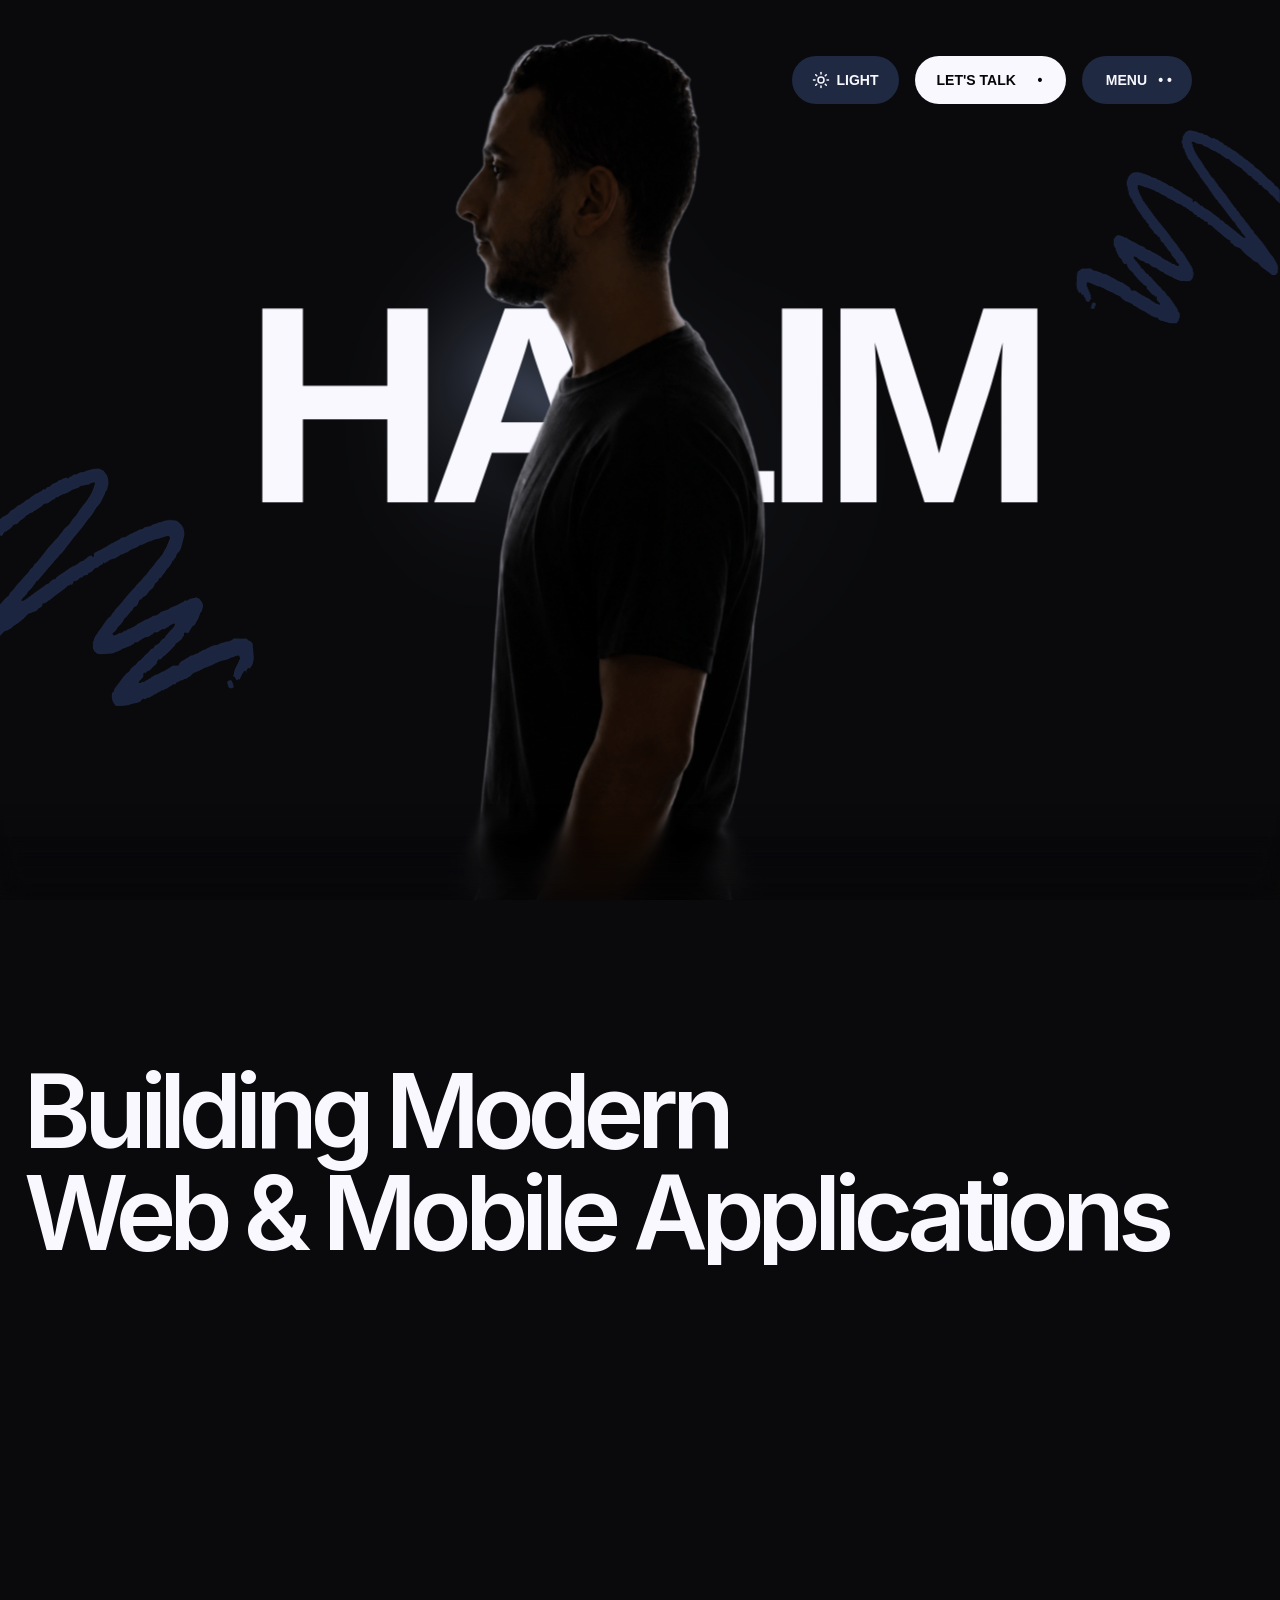
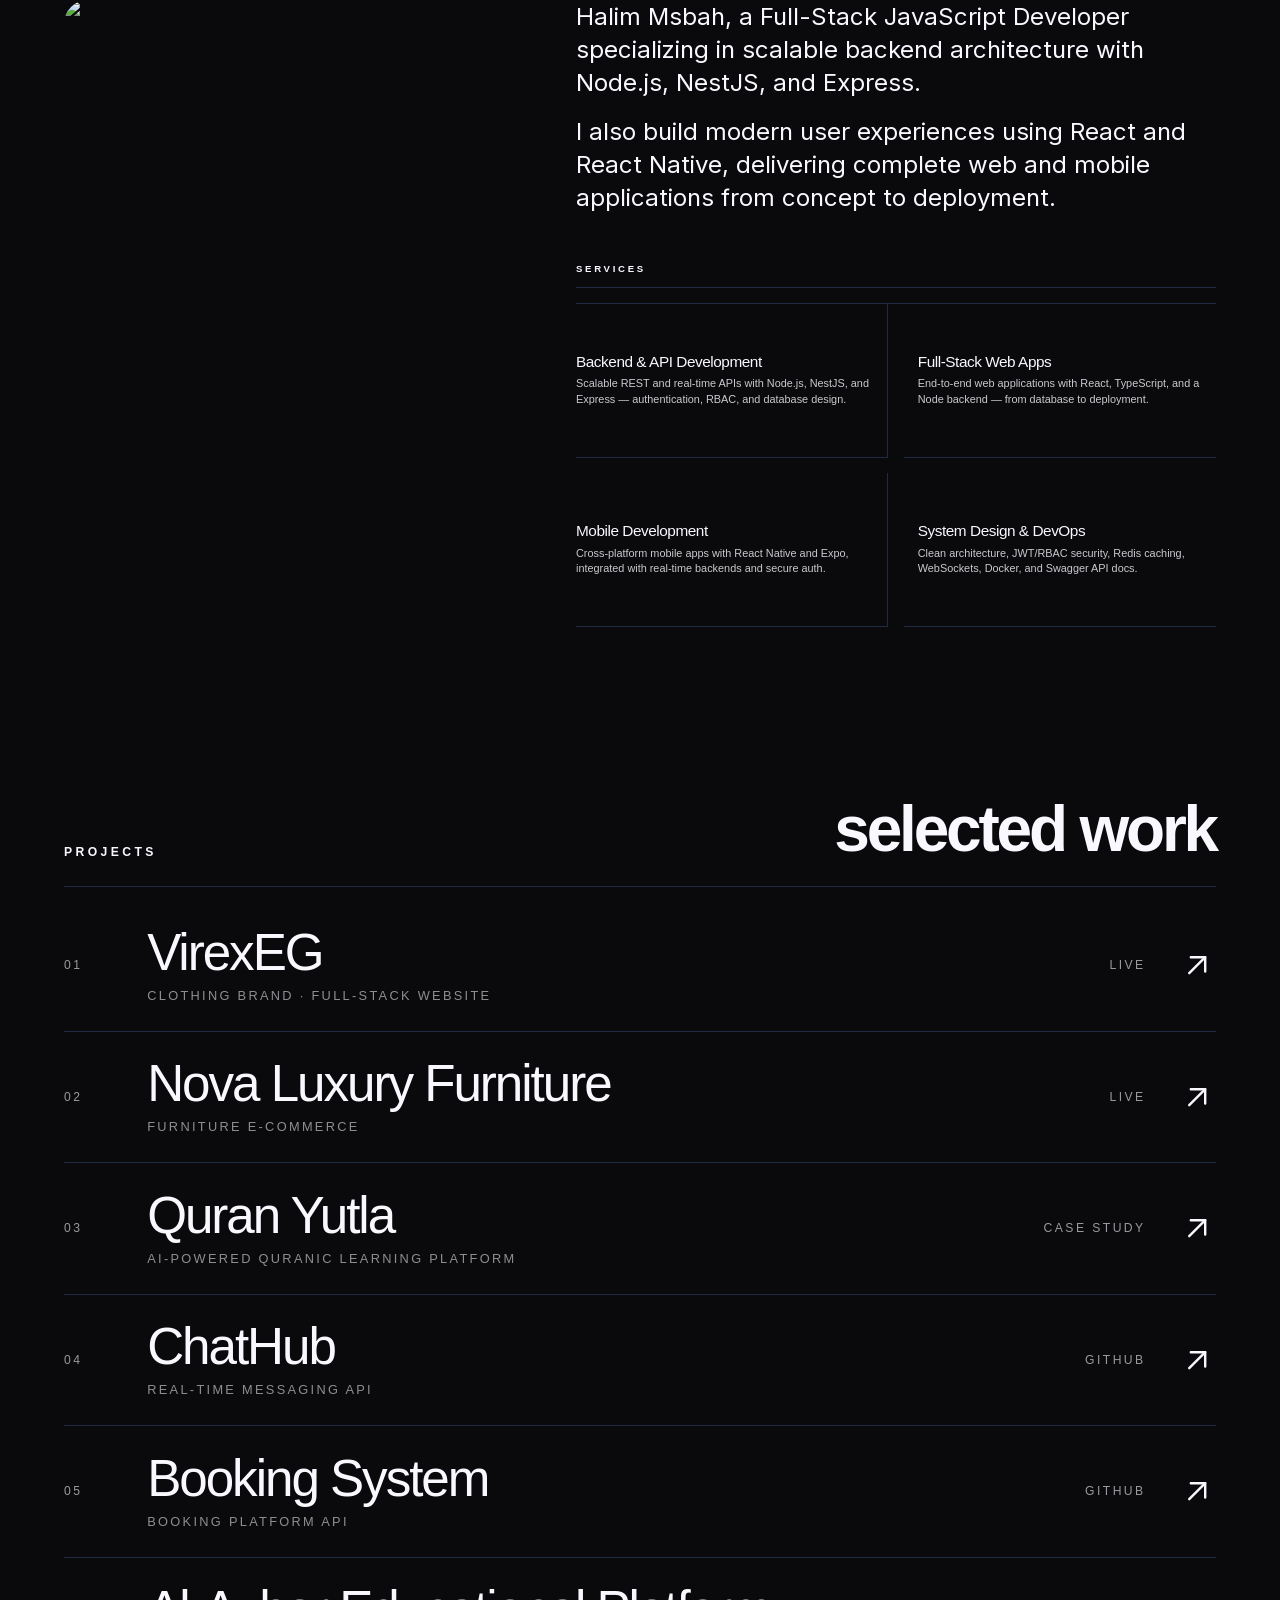
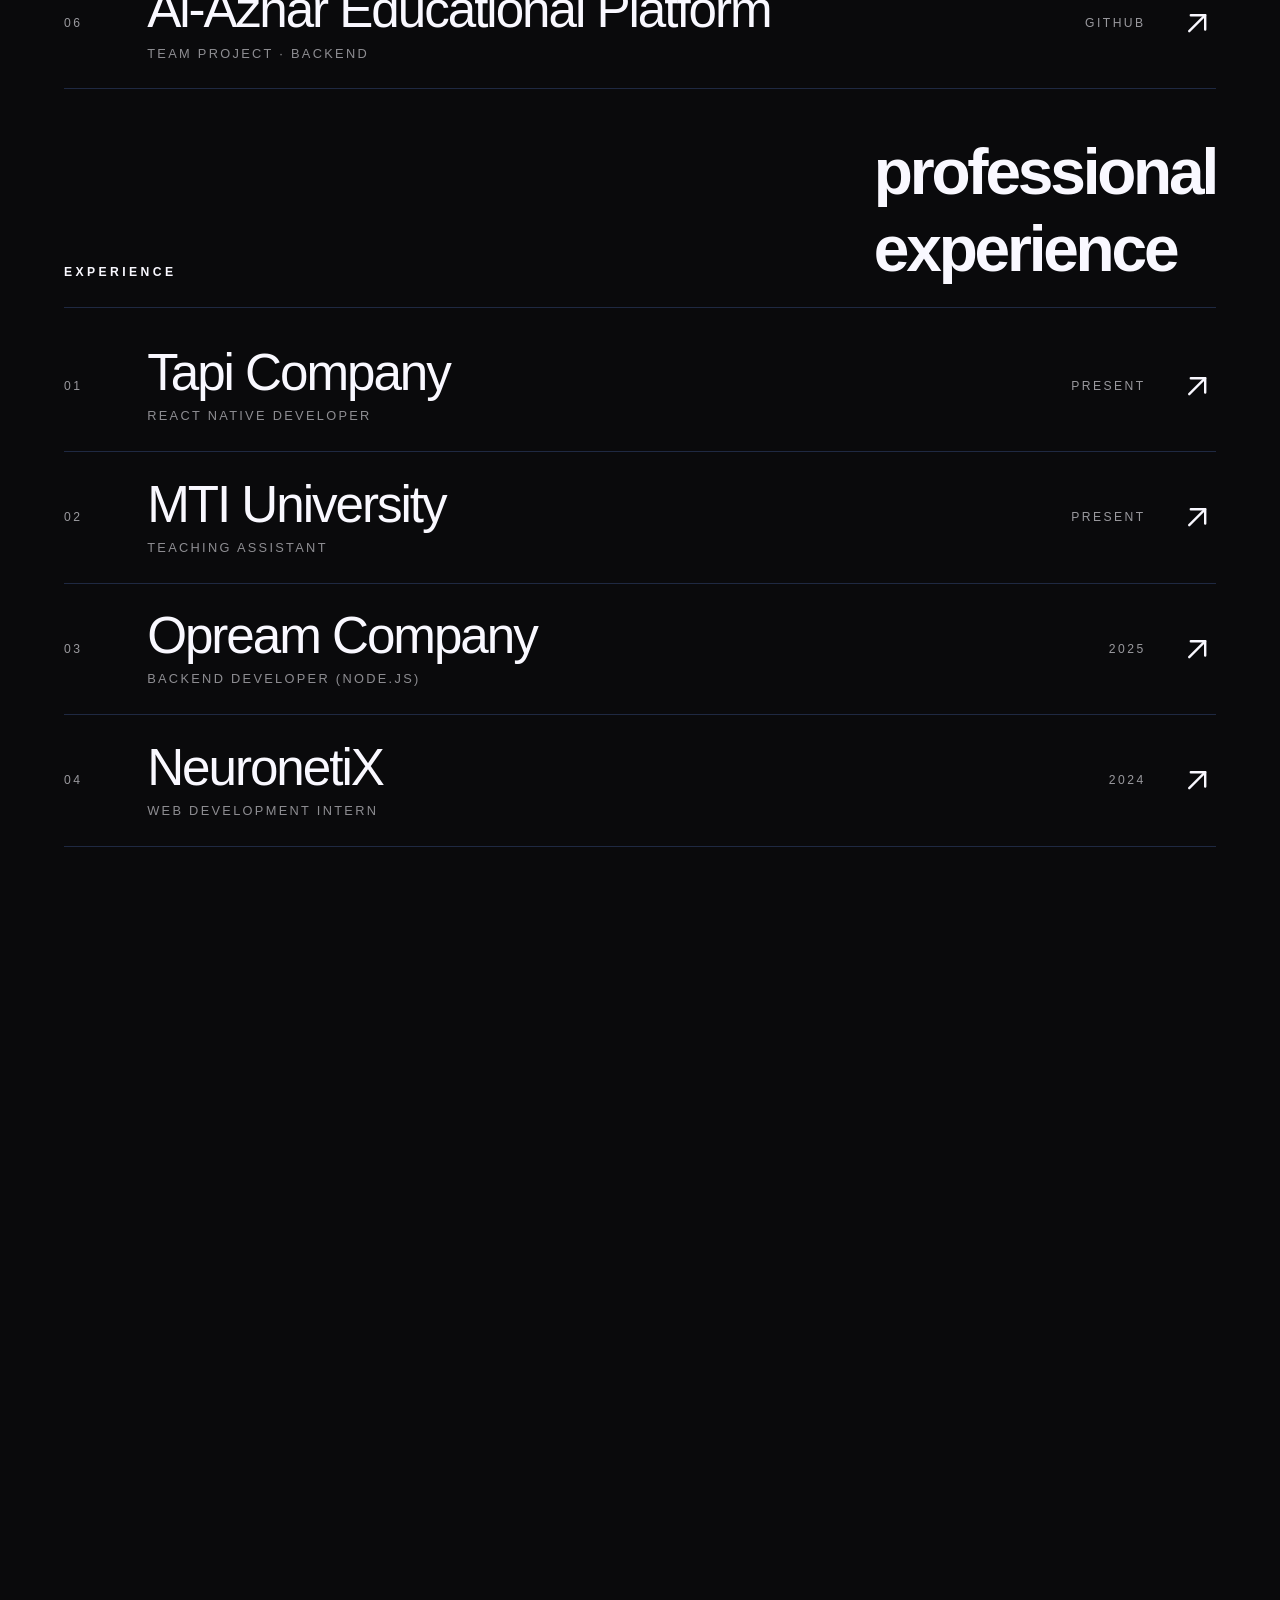
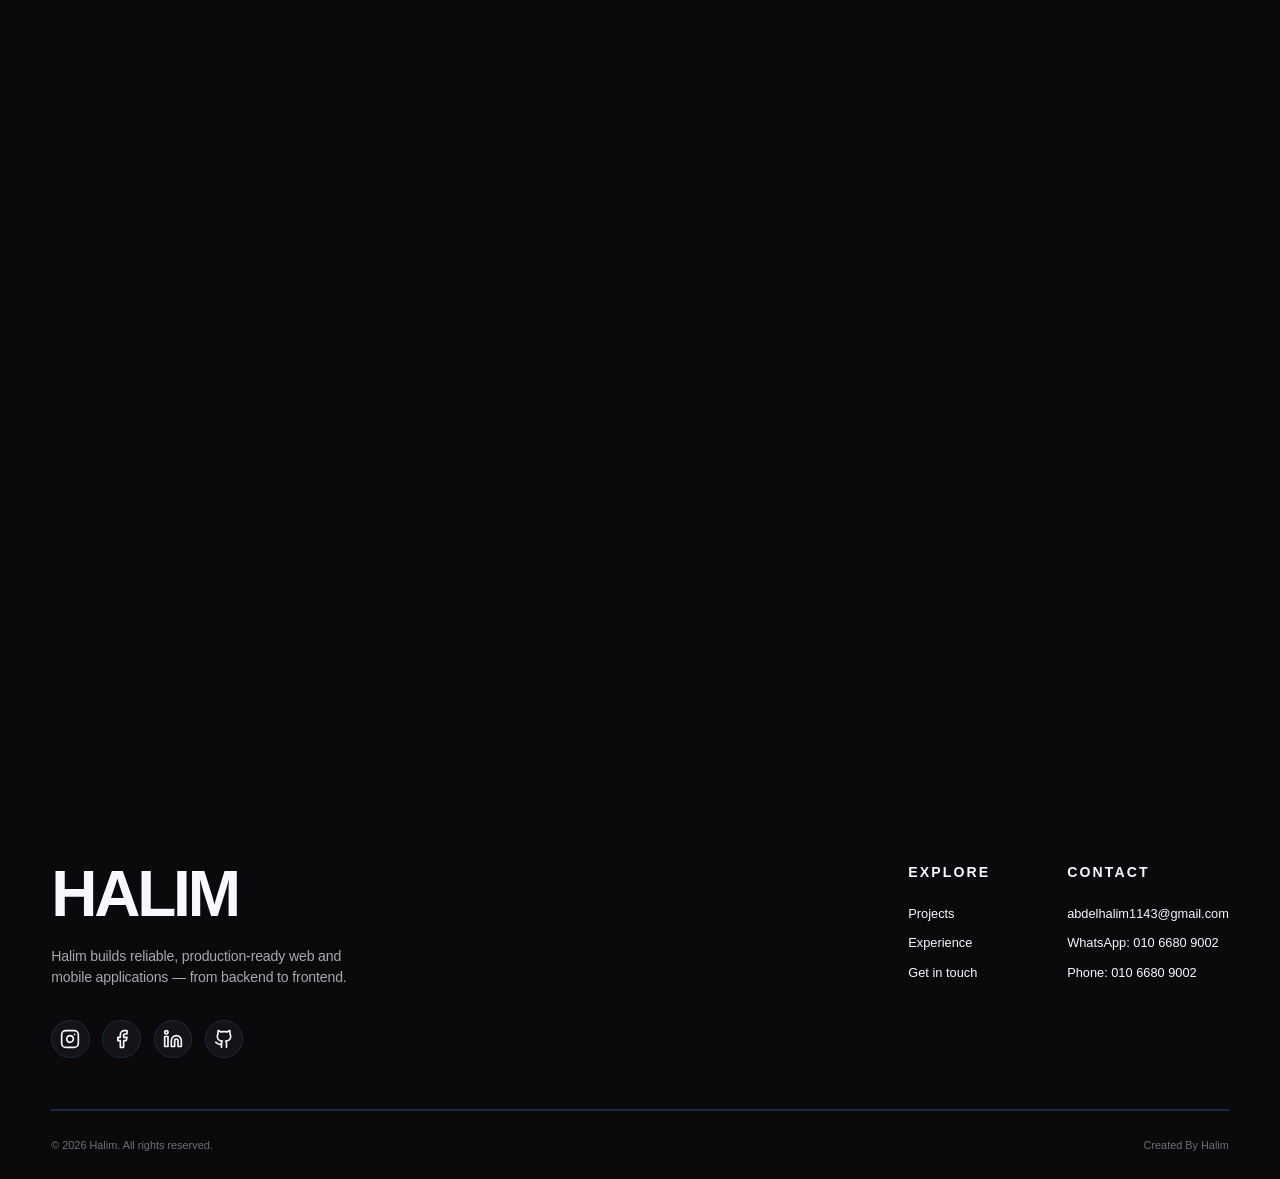
==== index.html @ a3950547 "Portfolio site: dark-default theme, hero fix, project galleries - Hero image fills the frame (bottom" ====
<!DOCTYPE html><html lang="en" class="__variable_8b3a0b" data-theme="dark"><head><meta charSet="utf-8"/><meta name="viewport" content="width=device-width, initial-scale=1"/><meta name="viewport" content="width=device-width, initial-scale=1"/><link rel="preload" href="/_next/static/media/e4af272ccee01ff0-s.p.woff2" as="font" crossorigin="" type="font/woff2"/><link rel="preload" as="image" href="/Svg_Stroke.png"/><link rel="preload" as="image" href="/Portfolio_Img-4.png"/><link rel="preload" as="image" href="/_next/static/media/d7e3f658-ad2c-4625-a3eb-165e8d54403c.9d6558c1.jpg" fetchPriority="high"/><link rel="stylesheet" href="/_next/static/css/f23457f5d2fcbbe9.css" data-precedence="next"/><link rel="stylesheet" href="/_next/static/css/5d00af4f8243bc3b.css" data-precedence="next"/><link rel="preload" as="script" fetchPriority="low" href="/_next/static/chunks/webpack-51fd88904cb727a4.js"/><script src="/_next/static/chunks/fd9d1056-4d3f1e57bab8b203.js" async=""></script><script src="/_next/static/chunks/117-f2f88c3b986827c5.js" async=""></script><script src="/_next/static/chunks/main-app-4684b162bcc8109d.js" async=""></script><script src="/_next/static/chunks/b536a0f1-ac849d69fdb5e5a5.js" async=""></script><script src="/_next/static/chunks/c15bf2b0-19ff368ffb2158b2.js" async=""></script><script src="/_next/static/chunks/90-edf0309097420f80.js" async=""></script><script src="/_next/static/chunks/898-c90d972335443fe6.js" async=""></script><script src="/_next/static/chunks/123-94c5fc3eafb35863.js" async=""></script><script src="/_next/static/chunks/app/page-c58870aa1b0ae101.js" async=""></script><title>HALIM</title><meta name="description" content="Abdelhalim Msbah — Full-Stack Developer. Node.js, NestJS, React and React Native."/><link rel="icon" href="/icon.png"/><meta name="next-size-adjust"/><script>
(function () {
  try {
    var saved = localStorage.getItem('theme');
    var theme = saved === 'light' ? 'light' : 'dark';
    document.documentElement.dataset.theme = theme;
  } catch (e) {
    document.documentElement.dataset.theme = 'dark';
  }
})();
</script><script src="/_next/static/chunks/polyfills-42372ed130431b0a.js" noModule=""></script></head><body class="__className_8b3a0b"><!--$--><div class="bg-bg text-fg h-auto w-screen overflow-x-hidden"><div class="fixed top-0 left-0 z-[100001] w-full py-5 lg:hidden px-5"><div class="flex items-center justify-between w-full font-extrabold"><a aria-label="Home" class="tracking-wider font-semibold text-2xl cursor-pointer text-fg" style="letter-spacing:-0.03em" href="/">HALIM</a><button type="button" aria-label="Open menu" aria-expanded="false" class="nav_btn_sm flex items-center justify-center cursor-pointer"><div class="text-[0.55rem] leading-none" style="transform:rotate(0deg)">⬤ ⬤</div></button></div></div><div class="fixed inset-0 z-[100000] lg:hidden transition-opacity duration-300 opacity-0 pointer-events-none" aria-hidden="true"><div class="absolute inset-0 bg-bg"></div><div class="relative z-10 h-full w-full flex flex-col pt-24 pb-8 px-6"><nav class="flex flex-col gap-1"><a href="#" class="flex items-center justify-between py-4 border-b border-theme-border text-fg text-3xl font-semibold transition-colors duration-200 hover:text-brblue" style="letter-spacing:-0.03em;transform:translateY(20px);opacity:0;transition:transform 0.4s ease 0.05s, opacity 0.4s ease 0.05s, color 0.2s ease"><span>HOME</span><span class="text-fg-muted text-base">0<!-- -->1</span></a><a href="#about" class="flex items-center justify-between py-4 border-b border-theme-border text-fg text-3xl font-semibold transition-colors duration-200 hover:text-brblue" style="letter-spacing:-0.03em;transform:translateY(20px);opacity:0;transition:transform 0.4s ease 0.1s, opacity 0.4s ease 0.1s, color 0.2s ease"><span>ABOUT</span><span class="text-fg-muted text-base">0<!-- -->2</span></a><a href="#projects-section" class="flex items-center justify-between py-4 border-b border-theme-border text-fg text-3xl font-semibold transition-colors duration-200 hover:text-brblue" style="letter-spacing:-0.03em;transform:translateY(20px);opacity:0;transition:transform 0.4s ease 0.15000000000000002s, opacity 0.4s ease 0.15000000000000002s, color 0.2s ease"><span>WORK</span><span class="text-fg-muted text-base">0<!-- -->3</span></a><a href="#contact-section" class="flex items-center justify-between py-4 border-b border-theme-border text-fg text-3xl font-semibold transition-colors duration-200 hover:text-brblue" style="letter-spacing:-0.03em;transform:translateY(20px);opacity:0;transition:transform 0.4s ease 0.2s, opacity 0.4s ease 0.2s, color 0.2s ease"><span>CONTACT</span><span class="text-fg-muted text-base">0<!-- -->4</span></a></nav><div class="mt-auto pt-8 flex flex-col gap-3"><p class="text-fg-muted text-xs tracking-[0.2em] uppercase">Theme</p><button type="button" aria-label="Toggle theme" aria-pressed="false" class="flex items-center justify-center gap-2 border-2 border-fg text-fg rounded-full px-5 py-4 text-sm tracking-[0.2em] font-semibold cursor-pointer hover:bg-fg hover:text-bg transition-colors duration-200"><svg xmlns="http://www.w3.org/2000/svg" width="18" height="18" viewBox="0 0 24 24" fill="none" stroke="currentColor" stroke-width="2" stroke-linecap="round" stroke-linejoin="round" style="margin-right:0.4rem" aria-hidden="true"><path d="M21 12.79A9 9 0 1 1 11.21 3 7 7 0 0 0 21 12.79z"></path></svg>DARK</button><p class="text-fg-muted text-xs tracking-[0.2em] uppercase mt-2">Get in touch</p><a href="mailto:abdelhalim1143@gmail.com" class="flex items-center justify-between bg-fg text-bg rounded-full px-5 py-4 text-sm tracking-[0.2em] font-semibold"><span>EMAIL</span><span aria-hidden="true">↗</span></a><a href="https://wa.me/201066809002" target="_blank" rel="noreferrer" class="flex items-center justify-between border-2 border-fg text-fg rounded-full px-5 py-4 text-sm tracking-[0.2em] font-semibold"><span>WHATSAPP</span><span aria-hidden="true">↗</span></a></div></div></div><div class="fixed top-0 left-0 w-full px-6 lg:px-20 z-[100001] "><div class="items-start justify-between hidden lg:flex pt-14 pb-10"><div class="tracking-wider font-AeonikMedium text-4xl"><a aria-label="Home" href="/"></a></div><div class="hidden lg:flex items-center justify-around font-AeonikMedium"><div class="flex"><div style="opacity:0;transform:translate3d(0,20px,0) rotate(4deg)"><button type="button" aria-label="Toggle theme" aria-pressed="false" class="nav_btn_lg nav_btn_light flex items-center justify-center hover:bg-brblue py-6 cursor-pointer"><svg xmlns="http://www.w3.org/2000/svg" width="18" height="18" viewBox="0 0 24 24" fill="none" stroke="currentColor" stroke-width="2" stroke-linecap="round" stroke-linejoin="round" style="margin-right:0.4rem" aria-hidden="true"><path d="M21 12.79A9 9 0 1 1 11.21 3 7 7 0 0 0 21 12.79z"></path></svg>DARK</button></div><div style="opacity:0;transform:translate3d(0,20px,0) rotate(4deg)"><a href="mailto:abdelhalim1143@gmail.com" aria-label="Email abdelhalim1143@gmail.com" class="nav_btn_lg nav_btn_dark flex items-center justify-center hover:bg-brblue py-6"><span style="opacity:0;transform:translate3d(-10px,0,0)" class="opacity-0">➔</span><span style="transform:none">LET&#x27;S TALK  </span><span style="opacity:1;transform:none"> • </span></a></div><div style="opacity:0;transform:translate3d(0,20px,0) rotate(4deg)"><div class="absolute top-[4rem] right-0 w-[20rem] "><div class="rounded-xl bg-bg-alt text-fg flex flex-col font-Aeonik text-3xl p-8" style="opacity:0;transform:translate3d(0,100px,0) rotate(20deg)"><a href="#" class="flex items-center justify-between transition-colors duration-200 hover:text-brblue cursor-pointer pb-3"><span>HOME</span><span class="text-fg-muted">•</span></a><a href="#about" class="flex items-center justify-between transition-colors duration-200 hover:text-brblue cursor-pointer py-3"><span>ABOUT</span><span class="text-fg-muted">•</span></a><a href="#projects-section" class="flex items-center justify-between transition-colors duration-200 hover:text-brblue cursor-pointer py-3"><span>WORK</span><span class="text-fg-muted">•</span></a><a href="#contact-section" class="flex items-center justify-between transition-colors duration-200 hover:text-brblue cursor-pointer pt-3"><span>CONTACT</span><span class="text-fg-muted">•</span></a></div><div class="rounded-xl bg-bg-alt text-fg flex flex-col p-8 my-2" style="opacity:0;transform:translate3d(0,100px,0) rotate(-20deg)"><div class="font-Aeonik text-3xl leading-tight">Got an idea?<br/>Let&#x27;s talk.</div><div class="flex flex-col gap-2 mt-5"><a href="mailto:abdelhalim1143@gmail.com" class="flex items-center justify-between bg-fg text-bg rounded-xl px-4 py-3 text-sm tracking-widest font-semibold transition-transform duration-200 hover:-translate-y-0.5"><span>EMAIL</span><span aria-hidden="true">↗</span></a><a href="https://wa.me/201066809002" target="_blank" rel="noreferrer" class="flex items-center justify-between border-2 border-fg text-fg rounded-xl px-4 py-3 text-sm tracking-widest font-semibold transition-colors duration-200 hover:bg-accent-soft"><span>WHATSAPP</span><span aria-hidden="true">↗</span></a></div></div></div><div class="nav_btn_lg py-6 flex items-center justify-center cursor-pointer transition-colors duration-200 bg-brgray hover:bg-bg-alt"><div class="flex flex-col h-6 items-center justify-center"><div style="opacity:1;transform:translate3d(0,10px,0)">MENU  </div><div style="opacity:0;transform:translate3d(0,10px,0)">CLOSE  </div></div><div style="transform:rotate(0deg)">• •</div></div></div></div></div></div></div><div id="loader"><div id="loader-counter">0</div></div><div id="hero-section"><div id="hero-bg-fluid"><div class="liquid-ether-container "></div></div><div class="hero-layer" data-depth="0.20" style="z-index:4"><div id="hero-stroke-2"><img src="/Svg_Stroke.png" alt="" draggable="false"/></div></div><div class="hero-layer" data-depth="0.10" style="z-index:5"><div id="hero-heading"><span><span class="hero-char" style="display:inline-block">H</span><span class="hero-char" style="display:inline-block">A</span><span class="hero-char" style="display:inline-block">L</span><span class="hero-char" style="display:inline-block">I</span><span class="hero-char" style="display:inline-block">M</span></span></div></div><div class="hero-layer" data-depth="0.50" style="z-index:10"><div id="hero-img"><img src="/Portfolio_Img-4.png" alt="" draggable="false"/></div></div><div class="hero-layer" data-depth="0.30" style="z-index:11"><div id="hero-stroke-1"><img src="/Svg_Stroke.png" alt="" draggable="false"/></div></div><div class="hero-end-line"></div></div><div id="about" class="h-auto md:h-[140vh] relative mt-16 md:mt-[10rem] flex flex-col md:block pb-16 md:pb-0 gap-8 md:gap-0"><svg class="squigggle absolute top-[-10%] left-1/2 -translate-x-1/2 w-[120vw] h-full z-0" fill="none" xmlns="http://www.w3.org/2000/svg"><path d="M1588 1052.5C1563.5 1002.5 1503.4 1295.7 1413 1288.5C1300 1279.5 1318.5 976.5 1145.5 942.5C972.5 908.501 1011.5 1109.5 827 1142.5C642.5 1175.5 640.5 963.5 366 804C146.4 676.4 73.1667 792.5 64 866.5C65.5 916.5 106.8 1011.8 260 993C396 976.311 647.5 927.5 677.5 547.5C707.5 167.5 246.5 -47 82.5 66C-81.5 179 -189.5 31.5 -189.5 31.5" style="stroke-width:50;stroke-linecap:round" stroke="url(#paint0_linear_5_4)" stroke-dashoffset="-4291"></path><defs><linearGradient id="paint0_linear_5_4" x1="35" y1="-17" x2="605" y2="444" gradientUnits="userSpaceOnUse"><stop stop-color="#0016EC"></stop><stop offset="1" stop-color="#4A83FF" stop-opacity="1"></stop></linearGradient></defs></svg><h2 class="w-full z-10 relative px-4 md:px-0 md:pl-6 font-semibold text-[13vw] sm:text-[10vw] md:text-[9rem] text-center md:text-left leading-[1.1] md:leading-none overflow-hidden" style="letter-spacing:-0.07em;white-space:nowrap;font-size:clamp(1.6rem,8vw,7rem)"><div class="flex justify-center md:justify-start">Building Modern </div><div class="flex justify-center md:justify-start">Web &amp; Mobile Applications</div></h2><div class="relative md:absolute mx-auto md:mx-0 mt-4 md:mt-0 md:top-[60vh] md:left-16 md:translate-x-0 md:translate-y-0 z-30 w-[82vw] md:w-[28vw] max-w-[22rem] md:max-w-[500px] aspect-[3/4] md:aspect-[856/1024] overflow-hidden rounded-3xl" style="transform:none"><img alt="Featured portrait" fetchPriority="high" decoding="async" data-nimg="fill" class="object-cover" style="position:absolute;height:100%;width:100%;left:0;top:0;right:0;bottom:0;color:transparent" src="/_next/static/media/d7e3f658-ad2c-4625-a3eb-165e8d54403c.9d6558c1.jpg"/></div><div class="relative md:absolute md:top-[60vh] left-0 md:left-[45vw] w-full md:w-[50vw] md:-translate-x-0 md:mt-0 z-10 flex flex-col md:items-start items-center px-5 md:px-0"><div class="w-full md:w-full text-base md:text-2xl flex flex-col gap-3 md:gap-4 leading-relaxed md:leading-snug text-center md:text-left"><p>Halim Msbah, a Full-Stack JavaScript Developer specializing in scalable backend architecture with Node.js, NestJS, and Express.</p><p>I also build modern user experiences using React and React Native, delivering complete web and mobile applications from concept to deployment.</p></div><div class="about-inline-services w-full md:w-full mt-8 md:mt-12 h-auto md:h-[36vh]"><div class="about-inline-services__head"><span class="about-inline-services__label">SERVICES</span></div><div class="about-inline-services__grid"><article class="about-inline-services__item"><h4>Backend &amp; API Development</h4><p>Scalable REST and real-time APIs with Node.js, NestJS, and Express — authentication, RBAC, and database design.</p></article><article class="about-inline-services__item"><h4>Full-Stack Web Apps</h4><p>End-to-end web applications with React, TypeScript, and a Node backend — from database to deployment.</p></article><article class="about-inline-services__item"><h4>Mobile Development</h4><p>Cross-platform mobile apps with React Native and Expo, integrated with real-time backends and secure auth.</p></article><article class="about-inline-services__item"><h4>System Design &amp; DevOps</h4><p>Clean architecture, JWT/RBAC security, Redis caching, WebSockets, Docker, and Swagger API docs.</p></article></div></div></div></div><section id="projects-section"><div class="pj-head"><span class="pj-label">PROJECTS</span><h2 class="pj-title" style="white-space:nowrap"><div class="pj-title-line">selected work</div></h2></div><ul class="pj-list"><li class="pj-row"><a class="pj-link" href="/projects/virexeg/" target="_blank" rel="noreferrer"><span class="pj-num">01</span><div class="pj-meta"><span class="pj-name">VirexEG</span><span class="pj-role">Clothing Brand · Full-Stack Website</span></div><span class="pj-kind">Live</span><span class="pj-arrow" aria-hidden="true"><svg viewBox="0 0 24 24" width="100%" height="100%" fill="none" stroke="currentColor" stroke-width="1.5" stroke-linecap="round" stroke-linejoin="round"><path d="M7 17 17 7"></path><path d="M8 7h9v9"></path></svg></span></a></li><li class="pj-row"><a class="pj-link" href="/projects/nova-luxury/" target="_blank" rel="noreferrer"><span class="pj-num">02</span><div class="pj-meta"><span class="pj-name">Nova Luxury Furniture</span><span class="pj-role">Furniture E-commerce</span></div><span class="pj-kind">Live</span><span class="pj-arrow" aria-hidden="true"><svg viewBox="0 0 24 24" width="100%" height="100%" fill="none" stroke="currentColor" stroke-width="1.5" stroke-linecap="round" stroke-linejoin="round"><path d="M7 17 17 7"></path><path d="M8 7h9v9"></path></svg></span></a></li><li class="pj-row"><a class="pj-link" href="/projects/quran-yutla/" target="_blank" rel="noreferrer"><span class="pj-num">03</span><div class="pj-meta"><span class="pj-name">Quran Yutla</span><span class="pj-role">AI-Powered Quranic Learning Platform</span></div><span class="pj-kind">Case Study</span><span class="pj-arrow" aria-hidden="true"><svg viewBox="0 0 24 24" width="100%" height="100%" fill="none" stroke="currentColor" stroke-width="1.5" stroke-linecap="round" stroke-linejoin="round"><path d="M7 17 17 7"></path><path d="M8 7h9v9"></path></svg></span></a></li><li class="pj-row"><a class="pj-link" href="https://github.com/Halimmsbah/ChatHub" target="_blank" rel="noreferrer"><span class="pj-num">04</span><div class="pj-meta"><span class="pj-name">ChatHub</span><span class="pj-role">Real-Time Messaging API</span></div><span class="pj-kind">GitHub</span><span class="pj-arrow" aria-hidden="true"><svg viewBox="0 0 24 24" width="100%" height="100%" fill="none" stroke="currentColor" stroke-width="1.5" stroke-linecap="round" stroke-linejoin="round"><path d="M7 17 17 7"></path><path d="M8 7h9v9"></path></svg></span></a></li><li class="pj-row"><a class="pj-link" href="https://github.com/Halimmsbah/Booking-App" target="_blank" rel="noreferrer"><span class="pj-num">05</span><div class="pj-meta"><span class="pj-name">Booking System</span><span class="pj-role">Booking Platform API</span></div><span class="pj-kind">GitHub</span><span class="pj-arrow" aria-hidden="true"><svg viewBox="0 0 24 24" width="100%" height="100%" fill="none" stroke="currentColor" stroke-width="1.5" stroke-linecap="round" stroke-linejoin="round"><path d="M7 17 17 7"></path><path d="M8 7h9v9"></path></svg></span></a></li><li class="pj-row"><a class="pj-link" href="https://github.com/Halimmsbah" target="_blank" rel="noreferrer"><span class="pj-num">06</span><div class="pj-meta"><span class="pj-name">Al-Azhar Educational Platform</span><span class="pj-role">Team Project · Backend</span></div><span class="pj-kind">GitHub</span><span class="pj-arrow" aria-hidden="true"><svg viewBox="0 0 24 24" width="100%" height="100%" fill="none" stroke="currentColor" stroke-width="1.5" stroke-linecap="round" stroke-linejoin="round"><path d="M7 17 17 7"></path><path d="M8 7h9v9"></path></svg></span></a></li></ul><div id="ventures" class="pj-head pj-head--secondary"><span class="pj-label">EXPERIENCE</span><h2 class="pj-title" style="display:flex;flex-direction:column;gap:0.2em;perspective:1000px"><div class="pj-title-line">professional</div><div class="pj-title-line">experience</div></h2></div><ul class="pj-list"><li class="pj-row"><div class="pj-link pj-link--static"><span class="pj-num">01</span><div class="pj-meta"><span class="pj-name">Tapi Company</span><span class="pj-role">React Native Developer</span></div><span class="pj-kind">Present</span><span class="pj-arrow" aria-hidden="true"><svg viewBox="0 0 24 24" width="100%" height="100%" fill="none" stroke="currentColor" stroke-width="1.5" stroke-linecap="round" stroke-linejoin="round"><path d="M7 17 17 7"></path><path d="M8 7h9v9"></path></svg></span></div></li><li class="pj-row"><div class="pj-link pj-link--static"><span class="pj-num">02</span><div class="pj-meta"><span class="pj-name">MTI University</span><span class="pj-role">Teaching Assistant</span></div><span class="pj-kind">Present</span><span class="pj-arrow" aria-hidden="true"><svg viewBox="0 0 24 24" width="100%" height="100%" fill="none" stroke="currentColor" stroke-width="1.5" stroke-linecap="round" stroke-linejoin="round"><path d="M7 17 17 7"></path><path d="M8 7h9v9"></path></svg></span></div></li><li class="pj-row"><div class="pj-link pj-link--static"><span class="pj-num">03</span><div class="pj-meta"><span class="pj-name">Opream Company</span><span class="pj-role">Backend Developer (Node.js)</span></div><span class="pj-kind">2025</span><span class="pj-arrow" aria-hidden="true"><svg viewBox="0 0 24 24" width="100%" height="100%" fill="none" stroke="currentColor" stroke-width="1.5" stroke-linecap="round" stroke-linejoin="round"><path d="M7 17 17 7"></path><path d="M8 7h9v9"></path></svg></span></div></li><li class="pj-row"><div class="pj-link pj-link--static"><span class="pj-num">04</span><div class="pj-meta"><span class="pj-name">NeuronetiX</span><span class="pj-role">Web Development Intern</span></div><span class="pj-kind">2024</span><span class="pj-arrow" aria-hidden="true"><svg viewBox="0 0 24 24" width="100%" height="100%" fill="none" stroke="currentColor" stroke-width="1.5" stroke-linecap="round" stroke-linejoin="round"><path d="M7 17 17 7"></path><path d="M8 7h9v9"></path></svg></span></div></li></ul></section><section class="Horizontal"><div class="hs-sticky"><h3 class="Horizontal__text heading-xl"><span class="hs-word" style="display:inline-block;white-space:nowrap"><span class="hs-char" style="display:inline-block">I</span><span class="hs-char" style="display:inline-block"> </span></span><span class="hs-word" style="display:inline-block;white-space:nowrap"><span class="hs-char" style="display:inline-block">B</span><span class="hs-char" style="display:inline-block">u</span><span class="hs-char" style="display:inline-block">i</span><span class="hs-char" style="display:inline-block">l</span><span class="hs-char" style="display:inline-block">d</span><span class="hs-char" style="display:inline-block"> </span></span><span class="hs-word" style="display:inline-block;white-space:nowrap"><span class="hs-char" style="display:inline-block">M</span><span class="hs-char" style="display:inline-block">o</span><span class="hs-char" style="display:inline-block">d</span><span class="hs-char" style="display:inline-block">e</span><span class="hs-char" style="display:inline-block">r</span><span class="hs-char" style="display:inline-block">n</span><span class="hs-char" style="display:inline-block"> </span></span><span class="hs-word" style="display:inline-block;white-space:nowrap"><span class="hs-char" style="display:inline-block">W</span><span class="hs-char" style="display:inline-block">e</span><span class="hs-char" style="display:inline-block">b</span><span class="hs-char" style="display:inline-block"> </span></span><span class="hs-word" style="display:inline-block;white-space:nowrap"><span class="hs-char" style="display:inline-block">&amp;</span><span class="hs-char" style="display:inline-block"> </span></span><span class="hs-word" style="display:inline-block;white-space:nowrap"><span class="hs-char" style="display:inline-block">M</span><span class="hs-char" style="display:inline-block">o</span><span class="hs-char" style="display:inline-block">b</span><span class="hs-char" style="display:inline-block">i</span><span class="hs-char" style="display:inline-block">l</span><span class="hs-char" style="display:inline-block">e</span><span class="hs-char" style="display:inline-block"> </span></span><span class="hs-word" style="display:inline-block;white-space:nowrap"><span class="hs-char" style="display:inline-block">A</span><span class="hs-char" style="display:inline-block">p</span><span class="hs-char" style="display:inline-block">p</span><span class="hs-char" style="display:inline-block">l</span><span class="hs-char" style="display:inline-block">i</span><span class="hs-char" style="display:inline-block">c</span><span class="hs-char" style="display:inline-block">a</span><span class="hs-char" style="display:inline-block">t</span><span class="hs-char" style="display:inline-block">i</span><span class="hs-char" style="display:inline-block">o</span><span class="hs-char" style="display:inline-block">n</span><span class="hs-char" style="display:inline-block">s</span><span class="hs-char" style="display:inline-block">.</span></span></h3></div></section><section id="contact-section"><div id="ct-eyebrow"><span class="ct-char" style="display:inline-block">h</span><span class="ct-char" style="display:inline-block">a</span><span class="ct-char" style="display:inline-block">v</span><span class="ct-char" style="display:inline-block">e</span><span class="ct-char" style="display:inline-block"> </span><span class="ct-char" style="display:inline-block">a</span><span class="ct-char" style="display:inline-block"> </span><span class="ct-char" style="display:inline-block">p</span><span class="ct-char" style="display:inline-block">r</span><span class="ct-char" style="display:inline-block">o</span><span class="ct-char" style="display:inline-block">j</span><span class="ct-char" style="display:inline-block">e</span><span class="ct-char" style="display:inline-block">c</span><span class="ct-char" style="display:inline-block">t</span><span class="ct-char" style="display:inline-block"> </span><span class="ct-char" style="display:inline-block">i</span><span class="ct-char" style="display:inline-block">n</span><span class="ct-char" style="display:inline-block"> </span><span class="ct-char" style="display:inline-block">m</span><span class="ct-char" style="display:inline-block">i</span><span class="ct-char" style="display:inline-block">n</span><span class="ct-char" style="display:inline-block">d</span><span class="ct-char" style="display:inline-block">?</span></div><h2 id="ct-headline" style="white-space:nowrap"><span class="ct-char" style="display:inline-block">l</span><span class="ct-char" style="display:inline-block">e</span><span class="ct-char" style="display:inline-block">t</span><span class="ct-char" style="display:inline-block">&#x27;</span><span class="ct-char" style="display:inline-block">s</span><span class="ct-char" style="display:inline-block"> </span><span class="ct-char" style="display:inline-block">t</span><span class="ct-char" style="display:inline-block">a</span><span class="ct-char" style="display:inline-block">l</span><span class="ct-char" style="display:inline-block">k</span><span class="ct-char" style="display:inline-block">.</span></h2><a id="ct-email" href="mailto:abdelhalim1143@gmail.com" aria-label="Email abdelhalim1143@gmail.com">abdelhalim1143@gmail.com</a><div id="ct-actions"><a id="ct-btn" href="mailto:abdelhalim1143@gmail.com"><span>SAY HELLO</span><svg width="18" height="18" viewBox="0 0 24 24" fill="none" stroke="currentColor" stroke-width="2" stroke-linecap="round" stroke-linejoin="round" aria-hidden="true"><path d="M7 17 17 7"></path><path d="M7 7h10v10"></path></svg></a><a id="ct-btn-secondary" href="https://wa.me/201066809002" target="_blank" rel="noreferrer"><span>WHATSAPP</span><svg width="18" height="18" viewBox="0 0 24 24" fill="none" stroke="currentColor" stroke-width="2" stroke-linecap="round" stroke-linejoin="round" aria-hidden="true"><path d="M7 17 17 7"></path><path d="M7 7h10v10"></path></svg></a></div></section><footer id="main-footer"><div class="footer-top"><div class="footer-brand"><h1 class="f-logo">HALIM</h1><p class="f-desc">Halim builds reliable, production-ready web and <br/>mobile applications — from backend to frontend.</p><div class="f-socials"><a href="https://www.instagram.com/halimmsbah/?hl=en" target="_blank" rel="noreferrer" aria-label="Instagram"><svg xmlns="http://www.w3.org/2000/svg" width="20" height="20" viewBox="0 0 24 24" fill="none" stroke="currentColor" stroke-width="2" stroke-linecap="round" stroke-linejoin="round"><rect width="20" height="20" x="2" y="2" rx="5" ry="5"></rect><path d="M16 11.37A4 4 0 1 1 12.63 8 4 4 0 0 1 16 11.37z"></path><line x1="17.5" x2="17.51" y1="6.5" y2="6.5"></line></svg></a><a href="https://web.facebook.com/Halimmsbah?locale=ar_AR" target="_blank" rel="noreferrer" aria-label="Facebook"><svg xmlns="http://www.w3.org/2000/svg" width="20" height="20" viewBox="0 0 24 24" fill="none" stroke="currentColor" stroke-width="2" stroke-linecap="round" stroke-linejoin="round"><path d="M18 2h-3a5 5 0 0 0-5 5v3H7v4h3v8h4v-8h3l1-4h-4V7a1 1 0 0 1 1-1h3z"></path></svg></a><a href="https://www.linkedin.com/in/abdelhalim-msbah-124069253/" target="_blank" rel="noreferrer" aria-label="LinkedIn"><svg xmlns="http://www.w3.org/2000/svg" width="20" height="20" viewBox="0 0 24 24" fill="none" stroke="currentColor" stroke-width="2" stroke-linecap="round" stroke-linejoin="round"><path d="M16 8a6 6 0 0 1 6 6v7h-4v-7a2 2 0 0 0-4 0v7h-4v-7a6 6 0 0 1 6-6z"></path><rect width="4" height="12" x="2" y="9"></rect><circle cx="4" cy="4" r="2"></circle></svg></a><a href="https://github.com/Halimmsbah" target="_blank" rel="noreferrer" aria-label="GitHub"><svg xmlns="http://www.w3.org/2000/svg" width="20" height="20" viewBox="0 0 24 24" fill="none" stroke="currentColor" stroke-width="2" stroke-linecap="round" stroke-linejoin="round"><path d="M15 22v-4a4.8 4.8 0 0 0-1-3.5c3 0 6-2 6-5.5.08-1.25-.27-2.48-1-3.5.28-1.15.28-2.35 0-3.5 0 0-1 0-3 1.5-2.64-.5-5.36-.5-8 0C6 2 5 2 5 2c-.3 1.15-.3 2.35 0 3.5A5.4 5.4 0 0 0 4 9c0 3.5 3 5.5 6 5.5-.39.49-.68 1.05-.85 1.65-.17.6-.22 1.23-.15 1.85v4"></path><path d="M9 18c-4.51 2-5-2-7-2"></path></svg></a></div></div><div class="footer-links"><div class="f-col"><h3>EXPLORE</h3><a href="#projects-section">Projects</a><a href="#ventures">Experience</a><a href="#contact-section">Get in touch</a></div><div class="f-col"><h3>CONTACT</h3><a href="mailto:abdelhalim1143@gmail.com">abdelhalim1143@gmail.com</a><a href="https://wa.me/201066809002" target="_blank" rel="noreferrer">WhatsApp: 010 6680 9002</a><a href="tel:+201066809002">Phone: 010 6680 9002</a></div></div></div><div class="footer-bottom"><p>© <!-- -->2026<!-- --> Halim. All rights reserved.</p><p>Created By Halim</p></div></footer><div aria-hidden="true" style="position:fixed;inset:0;pointer-events:none;z-index:99999"><div class="gradual-blur gradual-blur-parent " style="position:absolute;pointer-events:none;opacity:1;z-index:1;height:6rem;width:100%;bottom:0;left:0;right:0"><div class="gradual-blur-inner" style="position:relative;width:100%;height:100%"><div style="position:absolute;inset:0;mask-image:linear-gradient(to bottom, transparent 0%, black 16.7%, black 33.3%, transparent 50%);-webkit-mask-image:linear-gradient(to bottom, transparent 0%, black 16.7%, black 33.3%, transparent 50%);backdrop-filter:blur(0.181rem);-webkit-backdrop-filter:blur(0.181rem);opacity:0.9"></div><div style="position:absolute;inset:0;mask-image:linear-gradient(to bottom, transparent 16.7%, black 33.3%, black 50%, transparent 66.7%);-webkit-mask-image:linear-gradient(to bottom, transparent 16.7%, black 33.3%, black 50%, transparent 66.7%);backdrop-filter:blur(0.319rem);-webkit-backdrop-filter:blur(0.319rem);opacity:0.9"></div><div style="position:absolute;inset:0;mask-image:linear-gradient(to bottom, transparent 33.3%, black 50%, black 66.7%, transparent 83.3%);-webkit-mask-image:linear-gradient(to bottom, transparent 33.3%, black 50%, black 66.7%, transparent 83.3%);backdrop-filter:blur(0.500rem);-webkit-backdrop-filter:blur(0.500rem);opacity:0.9"></div><div style="position:absolute;inset:0;mask-image:linear-gradient(to bottom, transparent 50%, black 66.7%, black 83.3%, transparent 100%);-webkit-mask-image:linear-gradient(to bottom, transparent 50%, black 66.7%, black 83.3%, transparent 100%);backdrop-filter:blur(0.681rem);-webkit-backdrop-filter:blur(0.681rem);opacity:0.9"></div><div style="position:absolute;inset:0;mask-image:linear-gradient(to bottom, transparent 66.7%, black 83.3%, black 100%);-webkit-mask-image:linear-gradient(to bottom, transparent 66.7%, black 83.3%, black 100%);backdrop-filter:blur(0.819rem);-webkit-backdrop-filter:blur(0.819rem);opacity:0.9"></div><div style="position:absolute;inset:0;mask-image:linear-gradient(to bottom, transparent 83.3%, black 100%);-webkit-mask-image:linear-gradient(to bottom, transparent 83.3%, black 100%);backdrop-filter:blur(0.875rem);-webkit-backdrop-filter:blur(0.875rem);opacity:0.9"></div></div></div></div></div><!--/$--><script data-cfasync="false" src="/cdn-cgi/scripts/5c5dd728/cloudflare-static/email-decode.min.js"></script><script src="/_next/static/chunks/webpack-51fd88904cb727a4.js" async=""></script><script>(self.__next_f=self.__next_f||[]).push([0]);self.__next_f.push([2,null])</script><script>self.__next_f.push([1,"1:HL[\"/_next/static/media/e4af272ccee01ff0-s.p.woff2\",\"font\",{\"crossOrigin\":\"\",\"type\":\"font/woff2\"}]\n2:HL[\"/_next/static/css/f23457f5d2fcbbe9.css\",\"style\"]\n3:HL[\"/_next/static/css/5d00af4f8243bc3b.css\",\"style\"]\n"])</script><script>self.__next_f.push([1,"4:I[2846,[],\"\"]\n6:I[9107,[],\"ClientPageRoot\"]\n7:I[7057,[\"689\",\"static/chunks/b536a0f1-ac849d69fdb5e5a5.js\",\"922\",\"static/chunks/c15bf2b0-19ff368ffb2158b2.js\",\"90\",\"static/chunks/90-edf0309097420f80.js\",\"898\",\"static/chunks/898-c90d972335443fe6.js\",\"123\",\"static/chunks/123-94c5fc3eafb35863.js\",\"931\",\"static/chunks/app/page-c58870aa1b0ae101.js\"],\"default\",1]\n8:I[4707,[],\"\"]\n9:I[6423,[],\"\"]\nb:I[1060,[],\"\"]\nc:[]\n"])</script><script>self.__next_f.push([1,"0:[\"$\",\"$L4\",null,{\"buildId\":\"VLRolFgP-3DTdpRp677Wd\",\"assetPrefix\":\"\",\"urlParts\":[\"\",\"\"],\"initialTree\":[\"\",{\"children\":[\"__PAGE__\",{}]},\"$undefined\",\"$undefined\",true],\"initialSeedData\":[\"\",{\"children\":[\"__PAGE__\",{},[[\"$L5\",[\"$\",\"$L6\",null,{\"props\":{\"params\":{},\"searchParams\":{}},\"Component\":\"$7\"}],[[\"$\",\"link\",\"0\",{\"rel\":\"stylesheet\",\"href\":\"/_next/static/css/5d00af4f8243bc3b.css\",\"precedence\":\"next\",\"crossOrigin\":\"$undefined\"}]]],null],null]},[[[[\"$\",\"link\",\"0\",{\"rel\":\"stylesheet\",\"href\":\"/_next/static/css/f23457f5d2fcbbe9.css\",\"precedence\":\"next\",\"crossOrigin\":\"$undefined\"}]],[\"$\",\"html\",null,{\"lang\":\"en\",\"className\":\"__variable_8b3a0b\",\"data-theme\":\"dark\",\"children\":[[\"$\",\"head\",null,{\"children\":[[\"$\",\"meta\",null,{\"name\":\"viewport\",\"content\":\"width=device-width, initial-scale=1\"}],[\"$\",\"script\",null,{\"dangerouslySetInnerHTML\":{\"__html\":\"\\n(function () {\\n  try {\\n    var saved = localStorage.getItem('theme');\\n    var theme = saved === 'light' ? 'light' : 'dark';\\n    document.documentElement.dataset.theme = theme;\\n  } catch (e) {\\n    document.documentElement.dataset.theme = 'dark';\\n  }\\n})();\\n\"}}]]}],[\"$\",\"body\",null,{\"className\":\"__className_8b3a0b\",\"children\":[\"$\",\"$L8\",null,{\"parallelRouterKey\":\"children\",\"segmentPath\":[\"children\"],\"error\":\"$undefined\",\"errorStyles\":\"$undefined\",\"errorScripts\":\"$undefined\",\"template\":[\"$\",\"$L9\",null,{}],\"templateStyles\":\"$undefined\",\"templateScripts\":\"$undefined\",\"notFound\":[[\"$\",\"title\",null,{\"children\":\"404: This page could not be found.\"}],[\"$\",\"div\",null,{\"style\":{\"fontFamily\":\"system-ui,\\\"Segoe UI\\\",Roboto,Helvetica,Arial,sans-serif,\\\"Apple Color Emoji\\\",\\\"Segoe UI Emoji\\\"\",\"height\":\"100vh\",\"textAlign\":\"center\",\"display\":\"flex\",\"flexDirection\":\"column\",\"alignItems\":\"center\",\"justifyContent\":\"center\"},\"children\":[\"$\",\"div\",null,{\"children\":[[\"$\",\"style\",null,{\"dangerouslySetInnerHTML\":{\"__html\":\"body{color:#000;background:#fff;margin:0}.next-error-h1{border-right:1px solid rgba(0,0,0,.3)}@media (prefers-color-scheme:dark){body{color:#fff;background:#000}.next-error-h1{border-right:1px solid rgba(255,255,255,.3)}}\"}}],[\"$\",\"h1\",null,{\"className\":\"next-error-h1\",\"style\":{\"display\":\"inline-block\",\"margin\":\"0 20px 0 0\",\"padding\":\"0 23px 0 0\",\"fontSize\":24,\"fontWeight\":500,\"verticalAlign\":\"top\",\"lineHeight\":\"49px\"},\"children\":\"404\"}],[\"$\",\"div\",null,{\"style\":{\"display\":\"inline-block\"},\"children\":[\"$\",\"h2\",null,{\"style\":{\"fontSize\":14,\"fontWeight\":400,\"lineHeight\":\"49px\",\"margin\":0},\"children\":\"This page could not be found.\"}]}]]}]}]],\"notFoundStyles\":[]}]}]]}]],null],null],\"couldBeIntercepted\":false,\"initialHead\":[null,\"$La\"],\"globalErrorComponent\":\"$b\",\"missingSlots\":\"$Wc\"}]\n"])</script><script>self.__next_f.push([1,"a:[[\"$\",\"meta\",\"0\",{\"name\":\"viewport\",\"content\":\"width=device-width, initial-scale=1\"}],[\"$\",\"meta\",\"1\",{\"charSet\":\"utf-8\"}],[\"$\",\"title\",\"2\",{\"children\":\"HALIM\"}],[\"$\",\"meta\",\"3\",{\"name\":\"description\",\"content\":\"Abdelhalim Msbah — Full-Stack Developer. Node.js, NestJS, React and React Native.\"}],[\"$\",\"link\",\"4\",{\"rel\":\"icon\",\"href\":\"/icon.png\"}],[\"$\",\"meta\",\"5\",{\"name\":\"next-size-adjust\"}]]\n5:null\n"])</script></body></html>
---- _next/static/css/f23457f5d2fcbbe9.css ----
@font-face{font-family:__Inter_8b3a0b;font-style:normal;font-weight:400;font-display:swap;src:url(/_next/static/media/ba9851c3c22cd980-s.woff2) format("woff2");unicode-range:u+0460-052f,u+1c80-1c8a,u+20b4,u+2de0-2dff,u+a640-a69f,u+fe2e-fe2f}@font-face{font-family:__Inter_8b3a0b;font-style:normal;font-weight:400;font-display:swap;src:url(/_next/static/media/21350d82a1f187e9-s.woff2) format("woff2");unicode-range:u+0301,u+0400-045f,u+0490-0491,u+04b0-04b1,u+2116}@font-face{font-family:__Inter_8b3a0b;font-style:normal;font-weight:400;font-display:swap;src:url(/_next/static/media/c5fe6dc8356a8c31-s.woff2) format("woff2");unicode-range:u+1f??}@font-face{font-family:__Inter_8b3a0b;font-style:normal;font-weight:400;font-display:swap;src:url(/_next/static/media/19cfc7226ec3afaa-s.woff2) format("woff2");unicode-range:u+0370-0377,u+037a-037f,u+0384-038a,u+038c,u+038e-03a1,u+03a3-03ff}@font-face{font-family:__Inter_8b3a0b;font-style:normal;font-weight:400;font-display:swap;src:url(/_next/static/media/df0a9ae256c0569c-s.woff2) format("woff2");unicode-range:u+0102-0103,u+0110-0111,u+0128-0129,u+0168-0169,u+01a0-01a1,u+01af-01b0,u+0300-0301,u+0303-0304,u+0308-0309,u+0323,u+0329,u+1ea0-1ef9,u+20ab}@font-face{font-family:__Inter_8b3a0b;font-style:normal;font-weight:400;font-display:swap;src:url(/_next/static/media/8e9860b6e62d6359-s.woff2) format("woff2");unicode-range:u+0100-02ba,u+02bd-02c5,u+02c7-02cc,u+02ce-02d7,u+02dd-02ff,u+0304,u+0308,u+0329,u+1d00-1dbf,u+1e00-1e9f,u+1ef2-1eff,u+2020,u+20a0-20ab,u+20ad-20c0,u+2113,u+2c60-2c7f,u+a720-a7ff}@font-face{font-family:__Inter_8b3a0b;font-style:normal;font-weight:400;font-display:swap;src:url(/_next/static/media/e4af272ccee01ff0-s.p.woff2) format("woff2");unicode-range:u+00??,u+0131,u+0152-0153,u+02bb-02bc,u+02c6,u+02da,u+02dc,u+0304,u+0308,u+0329,u+2000-206f,u+20ac,u+2122,u+2191,u+2193,u+2212,u+2215,u+feff,u+fffd}@font-face{font-family:__Inter_8b3a0b;font-style:normal;font-weight:500;font-display:swap;src:url(/_next/static/media/ba9851c3c22cd980-s.woff2) format("woff2");unicode-range:u+0460-052f,u+1c80-1c8a,u+20b4,u+2de0-2dff,u+a640-a69f,u+fe2e-fe2f}@font-face{font-family:__Inter_8b3a0b;font-style:normal;font-weight:500;font-display:swap;src:url(/_next/static/media/21350d82a1f187e9-s.woff2) format("woff2");unicode-range:u+0301,u+0400-045f,u+0490-0491,u+04b0-04b1,u+2116}@font-face{font-family:__Inter_8b3a0b;font-style:normal;font-weight:500;font-display:swap;src:url(/_next/static/media/c5fe6dc8356a8c31-s.woff2) format("woff2");unicode-range:u+1f??}@font-face{font-family:__Inter_8b3a0b;font-style:normal;font-weight:500;font-display:swap;src:url(/_next/static/media/19cfc7226ec3afaa-s.woff2) format("woff2");unicode-range:u+0370-0377,u+037a-037f,u+0384-038a,u+038c,u+038e-03a1,u+03a3-03ff}@font-face{font-family:__Inter_8b3a0b;font-style:normal;font-weight:500;font-display:swap;src:url(/_next/static/media/df0a9ae256c0569c-s.woff2) format("woff2");unicode-range:u+0102-0103,u+0110-0111,u+0128-0129,u+0168-0169,u+01a0-01a1,u+01af-01b0,u+0300-0301,u+0303-0304,u+0308-0309,u+0323,u+0329,u+1ea0-1ef9,u+20ab}@font-face{font-family:__Inter_8b3a0b;font-style:normal;font-weight:500;font-display:swap;src:url(/_next/static/media/8e9860b6e62d6359-s.woff2) format("woff2");unicode-range:u+0100-02ba,u+02bd-02c5,u+02c7-02cc,u+02ce-02d7,u+02dd-02ff,u+0304,u+0308,u+0329,u+1d00-1dbf,u+1e00-1e9f,u+1ef2-1eff,u+2020,u+20a0-20ab,u+20ad-20c0,u+2113,u+2c60-2c7f,u+a720-a7ff}@font-face{font-family:__Inter_8b3a0b;font-style:normal;font-weight:500;font-display:swap;src:url(/_next/static/media/e4af272ccee01ff0-s.p.woff2) format("woff2");unicode-range:u+00??,u+0131,u+0152-0153,u+02bb-02bc,u+02c6,u+02da,u+02dc,u+0304,u+0308,u+0329,u+2000-206f,u+20ac,u+2122,u+2191,u+2193,u+2212,u+2215,u+feff,u+fffd}@font-face{font-family:__Inter_8b3a0b;font-style:normal;font-weight:600;font-display:swap;src:url(/_next/static/media/ba9851c3c22cd980-s.woff2) format("woff2");unicode-range:u+0460-052f,u+1c80-1c8a,u+20b4,u+2de0-2dff,u+a640-a69f,u+fe2e-fe2f}@font-face{font-family:__Inter_8b3a0b;font-style:normal;font-weight:600;font-display:swap;src:url(/_next/static/media/21350d82a1f187e9-s.woff2) format("woff2");unicode-range:u+0301,u+0400-045f,u+0490-0491,u+04b0-04b1,u+2116}@font-face{font-family:__Inter_8b3a0b;font-style:normal;font-weight:600;font-display:swap;src:url(/_next/static/media/c5fe6dc8356a8c31-s.woff2) format("woff2");unicode-range:u+1f??}@font-face{font-family:__Inter_8b3a0b;font-style:normal;font-weight:600;font-display:swap;src:url(/_next/static/media/19cfc7226ec3afaa-s.woff2) format("woff2");unicode-range:u+0370-0377,u+037a-037f,u+0384-038a,u+038c,u+038e-03a1,u+03a3-03ff}@font-face{font-family:__Inter_8b3a0b;font-style:normal;font-weight:600;font-display:swap;src:url(/_next/static/media/df0a9ae256c0569c-s.woff2) format("woff2");unicode-range:u+0102-0103,u+0110-0111,u+0128-0129,u+0168-0169,u+01a0-01a1,u+01af-01b0,u+0300-0301,u+0303-0304,u+0308-0309,u+0323,u+0329,u+1ea0-1ef9,u+20ab}@font-face{font-family:__Inter_8b3a0b;font-style:normal;font-weight:600;font-display:swap;src:url(/_next/static/media/8e9860b6e62d6359-s.woff2) format("woff2");unicode-range:u+0100-02ba,u+02bd-02c5,u+02c7-02cc,u+02ce-02d7,u+02dd-02ff,u+0304,u+0308,u+0329,u+1d00-1dbf,u+1e00-1e9f,u+1ef2-1eff,u+2020,u+20a0-20ab,u+20ad-20c0,u+2113,u+2c60-2c7f,u+a720-a7ff}@font-face{font-family:__Inter_8b3a0b;font-style:normal;font-weight:600;font-display:swap;src:url(/_next/static/media/e4af272ccee01ff0-s.p.woff2) format("woff2");unicode-range:u+00??,u+0131,u+0152-0153,u+02bb-02bc,u+02c6,u+02da,u+02dc,u+0304,u+0308,u+0329,u+2000-206f,u+20ac,u+2122,u+2191,u+2193,u+2212,u+2215,u+feff,u+fffd}@font-face{font-family:__Inter_8b3a0b;font-style:normal;font-weight:700;font-display:swap;src:url(/_next/static/media/ba9851c3c22cd980-s.woff2) format("woff2");unicode-range:u+0460-052f,u+1c80-1c8a,u+20b4,u+2de0-2dff,u+a640-a69f,u+fe2e-fe2f}@font-face{font-family:__Inter_8b3a0b;font-style:normal;font-weight:700;font-display:swap;src:url(/_next/static/media/21350d82a1f187e9-s.woff2) format("woff2");unicode-range:u+0301,u+0400-045f,u+0490-0491,u+04b0-04b1,u+2116}@font-face{font-family:__Inter_8b3a0b;font-style:normal;font-weight:700;font-display:swap;src:url(/_next/static/media/c5fe6dc8356a8c31-s.woff2) format("woff2");unicode-range:u+1f??}@font-face{font-family:__Inter_8b3a0b;font-style:normal;font-weight:700;font-display:swap;src:url(/_next/static/media/19cfc7226ec3afaa-s.woff2) format("woff2");unicode-range:u+0370-0377,u+037a-037f,u+0384-038a,u+038c,u+038e-03a1,u+03a3-03ff}@font-face{font-family:__Inter_8b3a0b;font-style:normal;font-weight:700;font-display:swap;src:url(/_next/static/media/df0a9ae256c0569c-s.woff2) format("woff2");unicode-range:u+0102-0103,u+0110-0111,u+0128-0129,u+0168-0169,u+01a0-01a1,u+01af-01b0,u+0300-0301,u+0303-0304,u+0308-0309,u+0323,u+0329,u+1ea0-1ef9,u+20ab}@font-face{font-family:__Inter_8b3a0b;font-style:normal;font-weight:700;font-display:swap;src:url(/_next/static/media/8e9860b6e62d6359-s.woff2) format("woff2");unicode-range:u+0100-02ba,u+02bd-02c5,u+02c7-02cc,u+02ce-02d7,u+02dd-02ff,u+0304,u+0308,u+0329,u+1d00-1dbf,u+1e00-1e9f,u+1ef2-1eff,u+2020,u+20a0-20ab,u+20ad-20c0,u+2113,u+2c60-2c7f,u+a720-a7ff}@font-face{font-family:__Inter_8b3a0b;font-style:normal;font-weight:700;font-display:swap;src:url(/_next/static/media/e4af272ccee01ff0-s.p.woff2) format("woff2");unicode-range:u+00??,u+0131,u+0152-0153,u+02bb-02bc,u+02c6,u+02da,u+02dc,u+0304,u+0308,u+0329,u+2000-206f,u+20ac,u+2122,u+2191,u+2193,u+2212,u+2215,u+feff,u+fffd}@font-face{font-family:__Inter_Fallback_8b3a0b;src:local("Arial");ascent-override:90.49%;descent-override:22.56%;line-gap-override:0.00%;size-adjust:107.06%}.__className_8b3a0b{font-family:__Inter_8b3a0b,__Inter_Fallback_8b3a0b;font-style:normal}.__variable_8b3a0b{--font-inter:"__Inter_8b3a0b","__Inter_Fallback_8b3a0b"}

/*
! tailwindcss v3.4.1 | MIT License | https://tailwindcss.com
*/*,:after,:before{box-sizing:border-box;border:0 solid #e5e7eb}:after,:before{--tw-content:""}:host,html{line-height:1.5;-webkit-text-size-adjust:100%;-moz-tab-size:4;-o-tab-size:4;tab-size:4;font-family:var(--font-inter),Inter,sans-serif;font-feature-settings:normal;font-variation-settings:normal;-webkit-tap-highlight-color:transparent}body{margin:0;line-height:inherit}hr{height:0;color:inherit;border-top-width:1px}abbr:where([title]){-webkit-text-decoration:underline dotted;text-decoration:underline dotted}h1,h2,h3,h4,h5,h6{font-size:inherit;font-weight:inherit}a{color:inherit;text-decoration:inherit}b,strong{font-weight:bolder}code,kbd,pre,samp{font-family:ui-monospace,SFMono-Regular,Menlo,Monaco,Consolas,Liberation Mono,Courier New,monospace;font-feature-settings:normal;font-variation-settings:normal;font-size:1em}small{font-size:80%}sub,sup{font-size:75%;line-height:0;position:relative;vertical-align:baseline}sub{bottom:-.25em}sup{top:-.5em}table{text-indent:0;border-color:inherit;border-collapse:collapse}button,input,optgroup,select,textarea{font-family:inherit;font-feature-settings:inherit;font-variation-settings:inherit;font-size:100%;font-weight:inherit;line-height:inherit;color:inherit;margin:0;padding:0}button,select{text-transform:none}[type=button],[type=reset],[type=submit],button{-webkit-appearance:button;background-color:transparent;background-image:none}:-moz-focusring{outline:auto}:-moz-ui-invalid{box-shadow:none}progress{vertical-align:baseline}::-webkit-inner-spin-button,::-webkit-outer-spin-button{height:auto}[type=search]{-webkit-appearance:textfield;outline-offset:-2px}::-webkit-search-decoration{-webkit-appearance:none}::-webkit-file-upload-button{-webkit-appearance:button;font:inherit}summary{display:list-item}blockquote,dd,dl,figure,h1,h2,h3,h4,h5,h6,hr,p,pre{margin:0}fieldset{margin:0}fieldset,legend{padding:0}menu,ol,ul{list-style:none;margin:0;padding:0}dialog{padding:0}textarea{resize:vertical}input::-moz-placeholder,textarea::-moz-placeholder{opacity:1;color:#9ca3af}input::placeholder,textarea::placeholder{opacity:1;color:#9ca3af}[role=button],button{cursor:pointer}:disabled{cursor:default}audio,canvas,embed,iframe,img,object,svg,video{display:block;vertical-align:middle}img,video{max-width:100%;height:auto}[hidden]{display:none}*,:after,:before{--tw-border-spacing-x:0;--tw-border-spacing-y:0;--tw-pan-x: ;--tw-pan-y: ;--tw-pinch-zoom: ;--tw-scroll-snap-strictness:proximity;--tw-gradient-from-position: ;--tw-gradient-via-position: ;--tw-gradient-to-position: ;--tw-ordinal: ;--tw-slashed-zero: ;--tw-numeric-figure: ;--tw-numeric-spacing: ;--tw-numeric-fraction: ;--tw-ring-inset: ;--tw-ring-offset-width:0px;--tw-ring-offset-color:#fff;--tw-ring-color:rgba(59,130,246,.5);--tw-ring-offset-shadow:0 0 #0000;--tw-ring-shadow:0 0 #0000;--tw-shadow:0 0 #0000;--tw-shadow-colored:0 0 #0000;--tw-blur: ;--tw-brightness: ;--tw-contrast: ;--tw-grayscale: ;--tw-hue-rotate: ;--tw-invert: ;--tw-saturate: ;--tw-sepia: ;--tw-drop-shadow: ;--tw-backdrop-blur: ;--tw-backdrop-brightness: ;--tw-backdrop-contrast: ;--tw-backdrop-grayscale: ;--tw-backdrop-hue-rotate: ;--tw-backdrop-invert: ;--tw-backdrop-opacity: ;--tw-backdrop-saturate: ;--tw-backdrop-sepia: ;--tw-perspective:none;--tw-translate-x:0;--tw-translate-y:0;--tw-translate-z:0;--tw-rotate-x:0;--tw-rotate-y:0;--tw-rotate-z:0;--tw-skew-x:0;--tw-skew-y:0;--tw-scale-x:1;--tw-scale-y:1;--tw-scale-z:1}::backdrop{--tw-border-spacing-x:0;--tw-border-spacing-y:0;--tw-pan-x: ;--tw-pan-y: ;--tw-pinch-zoom: ;--tw-scroll-snap-strictness:proximity;--tw-gradient-from-position: ;--tw-gradient-via-position: ;--tw-gradient-to-position: ;--tw-ordinal: ;--tw-slashed-zero: ;--tw-numeric-figure: ;--tw-numeric-spacing: ;--tw-numeric-fraction: ;--tw-ring-inset: ;--tw-ring-offset-width:0px;--tw-ring-offset-color:#fff;--tw-ring-color:rgba(59,130,246,.5);--tw-ring-offset-shadow:0 0 #0000;--tw-ring-shadow:0 0 #0000;--tw-shadow:0 0 #0000;--tw-shadow-colored:0 0 #0000;--tw-blur: ;--tw-brightness: ;--tw-contrast: ;--tw-grayscale: ;--tw-hue-rotate: ;--tw-invert: ;--tw-saturate: ;--tw-sepia: ;--tw-drop-shadow: ;--tw-backdrop-blur: ;--tw-backdrop-brightness: ;--tw-backdrop-contrast: ;--tw-backdrop-grayscale: ;--tw-backdrop-hue-rotate: ;--tw-backdrop-invert: ;--tw-backdrop-opacity: ;--tw-backdrop-saturate: ;--tw-backdrop-sepia: ;--tw-perspective:none;--tw-translate-x:0;--tw-translate-y:0;--tw-translate-z:0;--tw-rotate-x:0;--tw-rotate-y:0;--tw-rotate-z:0;--tw-skew-x:0;--tw-skew-y:0;--tw-scale-x:1;--tw-scale-y:1;--tw-scale-z:1}.container{width:100%}@media (min-width:640px){.container{max-width:640px}}@media (min-width:768px){.container{max-width:768px}}@media (min-width:1024px){.container{max-width:1024px}}@media (min-width:1280px){.container{max-width:1280px}}@media (min-width:1536px){.container{max-width:1536px}}.pointer-events-none{pointer-events:none}.pointer-events-auto{pointer-events:auto}.visible{visibility:visible}.invisible{visibility:hidden}.fixed{position:fixed}.absolute{position:absolute}.relative{position:relative}.\!sticky{position:sticky!important}.sticky{position:sticky}.inset-0{inset:0}.bottom-0{bottom:0}.left-0{left:0}.left-1\/2{left:50%}.right-0{right:0}.right-1\/2{right:50%}.top-0{top:0}.top-2\/3{top:66.666667%}.top-80{top:20rem}.top-\[-10\%\]{top:-10%}.top-\[40rem\]{top:40rem}.top-\[4rem\]{top:4rem}.z-0{z-index:0}.z-10{z-index:10}.z-30{z-index:30}.z-\[100000\]{z-index:100000}.z-\[100001\]{z-index:100001}.mx-auto{margin-left:auto;margin-right:auto}.my-2{margin-top:.5rem;margin-bottom:.5rem}.mt-10{margin-top:2.5rem}.mt-16{margin-top:4rem}.mt-2{margin-top:.5rem}.mt-4{margin-top:1rem}.mt-5{margin-top:1.25rem}.mt-8{margin-top:2rem}.mt-80{margin-top:20rem}.mt-auto{margin-top:auto}.block{display:block}.inline-block{display:inline-block}.flex{display:flex}.grid{display:grid}.contents{display:contents}.hidden{display:none}.aspect-\[3\/4\]{aspect-ratio:3/4}.h-6{height:1.5rem}.h-\[27rem\]{height:27rem}.h-auto{height:auto}.h-full{height:100%}.h-screen{height:100vh}.w-2\/4{width:50%}.w-\[120vw\]{width:120vw}.w-\[20rem\]{width:20rem}.w-\[30rem\]{width:30rem}.w-\[82vw\]{width:82vw}.w-auto{width:auto}.w-full{width:100%}.w-screen{width:100vw}.max-w-\[22rem\]{max-width:22rem}.cursor-pointer{cursor:pointer}.resize{resize:both}.grid-cols-1{grid-template-columns:repeat(1,minmax(0,1fr))}.grid-rows-3{grid-template-rows:repeat(3,minmax(0,1fr))}.flex-col{flex-direction:column}.items-start{align-items:flex-start}.items-center{align-items:center}.justify-center{justify-content:center}.justify-between{justify-content:space-between}.justify-around{justify-content:space-around}.gap-1{gap:.25rem}.gap-2{gap:.5rem}.gap-3{gap:.75rem}.gap-8{gap:2rem}.overflow-hidden{overflow:hidden}.overflow-x-hidden{overflow-x:hidden}.rounded-3xl{border-radius:1.5rem}.rounded-full{border-radius:9999px}.rounded-xl{border-radius:.75rem}.border-2{border-width:2px}.border-b{border-bottom-width:1px}.border-fg{border-color:var(--color-text)}.border-theme-border{border-color:var(--color-border)}.bg-bg{background-color:var(--color-bg)}.bg-bg-alt{background-color:var(--color-bg-alt)}.bg-black{--tw-bg-opacity:1;background-color:rgb(0 0 0/var(--tw-bg-opacity))}.bg-brblue{background-color:var(--color-accent)}.bg-brgray{background-color:var(--color-btn-light-bg)}.bg-fg{background-color:var(--color-text)}.bg-lime-300{--tw-bg-opacity:1;background-color:rgb(190 242 100/var(--tw-bg-opacity))}.object-cover{-o-object-fit:cover;object-fit:cover}.p-8{padding:2rem}.px-4{padding-left:1rem;padding-right:1rem}.px-5{padding-left:1.25rem;padding-right:1.25rem}.px-6{padding-left:1.5rem;padding-right:1.5rem}.py-3{padding-top:.75rem;padding-bottom:.75rem}.py-4{padding-top:1rem;padding-bottom:1rem}.py-5{padding-top:1.25rem;padding-bottom:1.25rem}.py-6{padding-top:1.5rem;padding-bottom:1.5rem}.pb-10{padding-bottom:2.5rem}.pb-16{padding-bottom:4rem}.pb-3{padding-bottom:.75rem}.pb-6{padding-bottom:1.5rem}.pb-8{padding-bottom:2rem}.pt-11{padding-top:2.75rem}.pt-14{padding-top:3.5rem}.pt-20{padding-top:5rem}.pt-24{padding-top:6rem}.pt-3{padding-top:.75rem}.pt-8{padding-top:2rem}.text-center{text-align:center}.font-Aeonik,.font-AeonikMedium{font-family:var(--font-inter),Inter,sans-serif}.text-2xl{font-size:1.5rem;line-height:2rem}.text-3xl{font-size:1.875rem;line-height:2.25rem}.text-4xl{font-size:2.25rem;line-height:2.5rem}.text-6xl{font-size:3.75rem;line-height:1}.text-7xl{font-size:4.5rem;line-height:1}.text-9xl{font-size:8rem;line-height:1}.text-\[0\.55rem\]{font-size:.55rem}.text-\[13vw\]{font-size:13vw}.text-\[2\.75rem\]{font-size:2.75rem}.text-\[9rem\]{font-size:9rem}.text-base{font-size:1rem;line-height:1.5rem}.text-sm{font-size:.875rem;line-height:1.25rem}.text-xl{font-size:1.25rem;line-height:1.75rem}.text-xs{font-size:.75rem;line-height:1rem}.font-\[500\]{font-weight:500}.font-bold{font-weight:700}.font-extrabold{font-weight:800}.font-semibold{font-weight:600}.uppercase{text-transform:uppercase}.leading-10{line-height:2.5rem}.leading-7{line-height:1.75rem}.leading-\[1\.1\]{line-height:1.1}.leading-none{line-height:1}.leading-relaxed{line-height:1.625}.leading-tight{line-height:1.25}.tracking-\[0\.2em\]{letter-spacing:.2em}.tracking-wider{letter-spacing:.05em}.tracking-widest{letter-spacing:.1em}.text-bg{color:var(--color-bg)}.text-black{--tw-text-opacity:1;color:rgb(0 0 0/var(--tw-text-opacity))}.text-fg{color:var(--color-text)}.text-fg-muted{color:var(--color-text-muted)}.text-white{--tw-text-opacity:1;color:rgb(255 255 255/var(--tw-text-opacity))}.opacity-0{opacity:0}.opacity-100{opacity:1}.shadow-lg{--tw-shadow:0 10px 15px -3px rgba(0,0,0,.1),0 4px 6px -4px rgba(0,0,0,.1);--tw-shadow-colored:0 10px 15px -3px var(--tw-shadow-color),0 4px 6px -4px var(--tw-shadow-color)}.shadow-lg,.shadow-md{box-shadow:var(--tw-ring-offset-shadow,0 0 #0000),var(--tw-ring-shadow,0 0 #0000),var(--tw-shadow)}.shadow-md{--tw-shadow:0 4px 6px -1px rgba(0,0,0,.1),0 2px 4px -2px rgba(0,0,0,.1);--tw-shadow-colored:0 4px 6px -1px var(--tw-shadow-color),0 2px 4px -2px var(--tw-shadow-color)}.\!blur{--tw-blur:blur(8px)!important;filter:var(--tw-blur) var(--tw-brightness) var(--tw-contrast) var(--tw-grayscale) var(--tw-hue-rotate) var(--tw-invert) var(--tw-saturate) var(--tw-sepia) var(--tw-drop-shadow)!important}.blur{--tw-blur:blur(8px)}.blur,.filter{filter:var(--tw-blur) var(--tw-brightness) var(--tw-contrast) var(--tw-grayscale) var(--tw-hue-rotate) var(--tw-invert) var(--tw-saturate) var(--tw-sepia) var(--tw-drop-shadow)}.backdrop-filter{-webkit-backdrop-filter:var(--tw-backdrop-blur) var(--tw-backdrop-brightness) var(--tw-backdrop-contrast) var(--tw-backdrop-grayscale) var(--tw-backdrop-hue-rotate) var(--tw-backdrop-invert) var(--tw-backdrop-opacity) var(--tw-backdrop-saturate) var(--tw-backdrop-sepia);backdrop-filter:var(--tw-backdrop-blur) var(--tw-backdrop-brightness) var(--tw-backdrop-contrast) var(--tw-backdrop-grayscale) var(--tw-backdrop-hue-rotate) var(--tw-backdrop-invert) var(--tw-backdrop-opacity) var(--tw-backdrop-saturate) var(--tw-backdrop-sepia)}.transition{transition-property:color,background-color,border-color,text-decoration-color,fill,stroke,opacity,box-shadow,transform,filter,-webkit-backdrop-filter;transition-property:color,background-color,border-color,text-decoration-color,fill,stroke,opacity,box-shadow,transform,filter,backdrop-filter;transition-property:color,background-color,border-color,text-decoration-color,fill,stroke,opacity,box-shadow,transform,filter,backdrop-filter,-webkit-backdrop-filter;transition-timing-function:cubic-bezier(.4,0,.2,1);transition-duration:.15s}.transition-colors{transition-property:color,background-color,border-color,text-decoration-color,fill,stroke;transition-timing-function:cubic-bezier(.4,0,.2,1);transition-duration:.15s}.transition-opacity{transition-property:opacity;transition-timing-function:cubic-bezier(.4,0,.2,1);transition-duration:.15s}.transition-transform{transition-property:perspective,translate,scale,transform,perspective,rotate;transition-timing-function:cubic-bezier(.4,0,.2,1);transition-duration:.15s}.duration-200{transition-duration:.2s}.duration-300{transition-duration:.3s}.ease-in{transition-timing-function:cubic-bezier(.4,0,1,1)}.ease-in-out{transition-timing-function:cubic-bezier(.4,0,.2,1)}.ease-out{transition-timing-function:cubic-bezier(0,0,.2,1)}.perspective-1000{--tw-perspective:1000px;perspective:var(--tw-perspective)}.transform-style-3d{transform-style:preserve-3d}.-translate-x-1\/2{--tw-translate-x:-50%}.-translate-x-1\/2,.translate-x-1\/2{translate:var(--tw-translate-x) var(--tw-translate-y) var(--tw-translate-z)}.translate-x-1\/2{--tw-translate-x:50%}.transform{--webkit-transform:skewX(var(--tw-skew-x)) skewY(var(--tw-skew-y));transform:skewX(var(--tw-skew-x)) skewY(var(--tw-skew-y))}@import url("https://fonts.googleapis.com/css2?family=Inter:wght@300;400;600;700;800&display=swap");:root,[data-theme=light]{--font-inter:"Inter",sans-serif;--color-bg:#f9f8ff;--color-bg-alt:#fff;--color-text:#060607;--color-text-muted:#555;--color-text-subtle:#888;--color-accent:#0016ec;--color-accent-soft:#d9e6ff;--color-border:#d9e6ff;--color-btn-dark-bg:#2b2e3a;--color-btn-dark-text:#d4d5d7;--color-btn-light-bg:#e3e5ee;--color-btn-light-text:#2b2e3a;--color-btn-sm-bg:#e4e6ef}[data-theme=dark]{--color-bg:#0a0a0c;--color-bg-alt:#131318;--color-text:#f9f8ff;--color-text-muted:#a8a8ae;--color-text-subtle:#6e6e76;--color-accent:#4a83ff;--color-accent-soft:#1b2540;--color-border:#1f2942;--color-btn-dark-bg:#f9f8ff;--color-btn-dark-text:#060607;--color-btn-light-bg:#1f2942;--color-btn-light-text:#f9f8ff;--color-btn-sm-bg:#1f2942}*{-moz-user-select:none;user-select:none;-webkit-user-select:none;-webkit-user-drag:none;user-drag:none}body,html{overscroll-behavior:none;overflow-x:clip;width:100%;-webkit-tap-highlight-color:transparent;-webkit-text-size-adjust:100%;-moz-text-size-adjust:100%;text-size-adjust:100%;font-family:var(--font-inter),"Inter",sans-serif;background-color:var(--color-bg);color:var(--color-text);transition:background-color .3s ease,color .3s ease}img,svg,video{pointer-events:none;max-width:100%}body::-webkit-scrollbar,html::-webkit-scrollbar{display:none}html{scrollbar-width:none}.nav_btn_lg{margin-left:.5rem;margin-right:.5rem;height:2.5rem;border-radius:9999px;padding-left:1.25rem;padding-right:1.25rem;font-family:var(--font-inter),Inter,sans-serif;font-size:.875rem;line-height:1.25rem;font-weight:600}.nav_btn_dark{background-color:var(--color-btn-dark-bg);color:var(--color-btn-dark-text)}.nav_btn_light{background-color:var(--color-btn-light-bg)}.nav_btn_light,.nav_btn_sm{color:var(--color-btn-light-text)}.nav_btn_sm{margin-left:.5rem;margin-right:.5rem;height:2.5rem;width:2.5rem;border-radius:9999px;background-color:var(--color-btn-sm-bg)}@font-face{font-family:Aeonik;src:url(/fonts/Aeonik/Aeonik-Regular.otf) format("opentype")}@font-face{font-family:AeonikBold;src:url(/fonts/Aeonik/Aeonik-Bold.otf) format("opentype")}@font-face{font-family:AeonikMedium;src:url(/fonts/Aeonik/Aeonik-Medium.otf) format("opentype")}.container{margin:0 auto;width:250px;height:200px;position:relative;perspective:1000px}.carousel{height:100%;width:100%;transform-style:preserve-3d;transition:transform 1s}.carousel,.item{position:absolute}.item{display:block;background:#000;width:400px;height:100px;line-height:200px;font-size:5em;text-align:center;color:#fff;opacity:.95;border-radius:10px}.a{transform:rotateX(0deg) translateZ(250px);background:#ed1c24}.b{transform:rotateX(60deg) translateZ(250px);background:#0072bc}.c{transform:rotateX(120deg) translateZ(250px);background:#39b54a}.d{transform:rotateX(180deg) translateZ(250px);background:#f26522}.e{transform:rotateX(240deg) translateZ(250px);background:#630460}.f{transform:rotateX(300deg) translateZ(250px);background:#8c6239}#loader{width:100%;height:100vh;position:fixed;inset:0;z-index:100002;touch-action:none;display:flex;align-items:flex-end;justify-content:flex-end;background-color:#000}#loader-counter{color:#f9f8ff;font-size:6vw;font-family:var(--font-inter),"Inter",sans-serif;font-weight:600;letter-spacing:-.07em;padding:2vw 3vw;pointer-events:none}#hero-section{width:100%;height:100vh;position:relative;overflow:hidden;background-color:var(--color-bg)}.hero-layer{top:0;left:0;will-change:transform}#hero-bg-fluid,.hero-layer{position:absolute;width:100%;height:100%;pointer-events:none}#hero-bg-fluid{inset:0;z-index:1;opacity:.25}.hero-end-line{position:absolute;bottom:0;left:0;width:100%;height:120px;background:linear-gradient(to bottom,transparent,var(--color-bg));z-index:20;pointer-events:none}#hero-img{position:absolute;bottom:-5vh;top:auto;left:calc(50% - 40px);transform:translateX(-50%);height:104vh;width:auto;aspect-ratio:941/1297;z-index:10}#hero-img img{width:100%;height:100%;-o-object-fit:cover;object-fit:cover;-o-object-position:bottom;object-position:bottom;-webkit-mask-image:linear-gradient(180deg,#000 88%,transparent);mask-image:linear-gradient(180deg,#000 88%,transparent)}#hero-stroke-1{position:absolute;top:65%;left:-2%;transform:translateY(-50%);width:22vw;height:32vh;pointer-events:none;z-index:11;overflow:hidden}#hero-stroke-1 img{width:22vw;height:100%;-o-object-fit:cover;object-fit:cover;visibility:hidden}#hero-stroke-1:after{content:"";inset:0;width:100%;height:100%;background-color:var(--color-accent-soft);-webkit-mask-image:url(/Svg_Stroke.png);mask-image:url(/Svg_Stroke.png);-webkit-mask-size:100% 100%;mask-size:100% 100%;-webkit-mask-repeat:no-repeat;mask-repeat:no-repeat}#hero-stroke-1:after,#hero-stroke-2{position:absolute;pointer-events:none}#hero-stroke-2{top:12%;right:0;width:16vw;height:26vh;transform:rotateY(180deg);z-index:4;overflow:hidden}#hero-stroke-2 img{width:16vw;height:100%;-o-object-fit:cover;object-fit:cover;visibility:hidden}#hero-stroke-2:after{content:"";inset:0;width:100%;height:100%;background-color:var(--color-accent-soft);-webkit-mask-image:url(/Svg_Stroke.png);mask-image:url(/Svg_Stroke.png);-webkit-mask-size:100% 100%;mask-size:100% 100%;-webkit-mask-repeat:no-repeat;mask-repeat:no-repeat}#hero-heading,#hero-stroke-2:after{position:absolute;pointer-events:none}#hero-heading{top:45%;left:50%;transform:translate(-50%,-50%);font-size:22vw;z-index:5;font-weight:600;letter-spacing:-.07em;text-transform:uppercase;white-space:nowrap;line-height:.9}#hero-heading,#projects-section{color:var(--color-text);font-family:var(--font-inter),"Inter",sans-serif}#projects-section{width:100%;background-color:var(--color-bg);padding:6vw 5vw 7vw;position:relative;z-index:2}.about-inline-services{color:var(--color-text);font-family:var(--font-inter),"Inter",sans-serif}.about-inline-services__head{display:flex;align-items:flex-end;justify-content:space-between;gap:3vw;border-bottom:1.5px solid var(--color-border);padding-bottom:.8vw;margin-bottom:1.2vw}.about-inline-services__label{font-size:.75vw;letter-spacing:.28em;font-weight:600;text-transform:uppercase;color:var(--color-text)}.about-inline-services__grid{display:grid;grid-template-columns:repeat(2,minmax(0,1fr));border-top:1.5px solid var(--color-border);gap:1.2vw;height:100%;grid-auto-rows:1fr}.about-inline-services__item{padding:1.1vw 0;border-bottom:1.5px solid var(--color-border);display:flex;flex-direction:column;justify-content:center}.about-inline-services__item:nth-child(odd){padding-right:1.1vw;border-right:1.5px solid var(--color-border)}.about-inline-services__item:nth-child(2n){padding-left:1.1vw}.about-inline-services__item h4{margin:0;font-size:1.2vw;font-weight:500;letter-spacing:-.03em;line-height:1.12}.about-inline-services__item p{margin:.5vw 0 0;max-width:52ch;font-size:.85vw;line-height:1.45;opacity:.8}.pj-head{display:flex;align-items:flex-end;justify-content:space-between;gap:3vw;border-bottom:1.5px solid var(--color-border);padding-bottom:2vw;margin-bottom:1vw}.pj-label{font-size:.95vw;letter-spacing:.28em;text-transform:uppercase}.pj-label,.pj-title{font-weight:600;color:var(--color-text)}.pj-title{font-size:5vw;letter-spacing:-.05em;line-height:1;margin:0;text-transform:lowercase}.pj-list{list-style:none;margin:0;padding:0}.pj-row{border-bottom:1.5px solid var(--color-border)}.pj-link{display:flex;align-items:center;gap:2.5vw;padding:2vw 0;text-decoration:none;color:var(--color-text);transition:padding .4s ease,color .4s ease}.pj-link:hover{padding-left:1.4vw;color:var(--color-accent)}.pj-num{font-size:.95vw;letter-spacing:.2em;font-weight:500;color:var(--color-text);min-width:4vw;font-family:var(--font-inter),"Inter",sans-serif;opacity:.6}.pj-link:hover .pj-num{opacity:1;color:var(--color-accent)}.pj-meta{flex:1;display:flex;flex-direction:column;gap:.5vw;min-width:0}.pj-name{font-size:4vw;font-weight:500;letter-spacing:-.04em;line-height:1.05;text-transform:none}.pj-role{font-size:1vw;letter-spacing:.18em;text-transform:uppercase;font-weight:500;opacity:.55;color:var(--color-text)}.pj-link:hover .pj-role{opacity:1;color:var(--color-accent)}.pj-note{font-size:1vw;font-weight:400;line-height:1.4;letter-spacing:-.01em;color:var(--color-text);opacity:.7;max-width:60ch}.pj-link:hover .pj-note{opacity:1}.pj-link--static{cursor:default}.pj-link--static:hover{padding-left:0;color:var(--color-accent)}.pj-link--static:hover .pj-kind,.pj-link--static:hover .pj-num,.pj-link--static:hover .pj-role{color:var(--color-accent);opacity:1}.pj-link--static:hover .pj-arrow{transform:translate(.6vw,-.6vw)}.pj-dot{font-size:1.5vw;opacity:.4}.pj-head--secondary{margin-top:4vw}.pj-kind{font-size:.95vw;letter-spacing:.2em;font-weight:500;text-transform:uppercase;color:var(--color-text);opacity:.6;white-space:nowrap}.pj-link:hover .pj-kind{opacity:1;color:var(--color-accent)}.pj-arrow{display:flex;align-items:center;justify-content:center;width:3vw;height:3vw;transition:transform .4s ease}.pj-link:hover .pj-arrow{transform:translate(.6vw,-.6vw)}@media (max-width:1024px){.about-inline-services__head{padding-bottom:1.8vw;margin-bottom:2.8vw}.about-inline-services__label{font-size:2.4vw}.about-inline-services__grid{grid-template-columns:1fr}.about-inline-services__item,.about-inline-services__item:nth-child(2n),.about-inline-services__item:nth-child(odd){padding:4vw 0;border-right:0}.about-inline-services__item h4{font-size:4.8vw}.about-inline-services__item p{margin-top:2vw;font-size:2.4vw;max-width:60ch}#projects-section{padding:12vw 6vw}.pj-head{padding-bottom:4vw;margin-bottom:2vw}.pj-label{font-size:2.4vw}.pj-title{font-size:9vw}.pj-link{gap:4vw;padding:4vw 0}.pj-num{font-size:2.6vw;min-width:8vw}.pj-name{font-size:6vw}.pj-note,.pj-role{font-size:2.4vw}.pj-kind{display:none}.pj-arrow{width:6.5vw;height:6.5vw}.pj-dot{font-size:5vw}.pj-head--secondary{margin-top:8vw}}@media (max-width:480px){.about-inline-services__label{font-size:3vw}.about-inline-services__item h4{font-size:6.8vw}.about-inline-services__item p{font-size:3.2vw;line-height:1.5}.pj-label{font-size:3vw}.pj-title{font-size:11vw}.pj-num{font-size:3.2vw}.pj-name{font-size:7.5vw}.pj-note,.pj-role{font-size:3vw}.pj-arrow{width:8vw;height:8vw}}.Horizontal{height:auto;z-index:1}.Horizontal,.Horizontal .hs-sticky{position:relative;width:100%;background-color:var(--color-bg)}.Horizontal .hs-sticky{top:0;height:100vh;display:flex;align-items:center;overflow:hidden}.Horizontal__text{display:flex;width:-moz-max-content;width:max-content;white-space:nowrap;gap:4vw;padding-left:100vw;font-family:var(--font-inter),"Inter",sans-serif;pointer-events:none;margin:0}.Horizontal .heading-xl{font-size:clamp(2rem,14vw,12rem);font-weight:600;line-height:1.1;color:var(--color-text);letter-spacing:-.07em;text-transform:lowercase}.hs-char{display:inline-block;will-change:transform}.featured-header{font-size:9rem;line-height:1}@media (max-width:1024px){.featured-header{font-size:5rem}}@media (max-width:768px){.featured-header{font-size:3rem}}@media (max-width:480px){.featured-header{font-size:2.25rem}}#contact-section{width:100%;height:90vh;background-color:var(--color-bg);position:relative;overflow:hidden;font-family:var(--font-inter),"Inter",sans-serif;display:flex;flex-direction:column;align-items:center;justify-content:center;text-align:center;padding:0 6vw;gap:1vw}#ct-eyebrow{color:var(--color-text-muted);font-size:1vw;font-weight:500;letter-spacing:.22em;text-transform:uppercase;margin-bottom:.4vw}#ct-eyebrow,#ct-headline{pointer-events:none;white-space:nowrap}#ct-headline{font-size:clamp(3rem,18vw,18rem);font-weight:600;letter-spacing:-.07em;text-transform:lowercase;line-height:.9;margin:0}#ct-email,#ct-headline{color:var(--color-text)}#ct-email{font-size:1.4vw;font-weight:500;letter-spacing:-.01em;text-decoration:none;border-bottom:1.5px solid;padding-bottom:.2vw;margin-top:1vw;transition:color .3s ease,border-color .3s ease}#ct-email:hover{color:var(--color-accent);border-color:var(--color-accent)}#ct-actions{display:flex;gap:1vw;margin-top:1.6vw;flex-wrap:wrap}#ct-actions,#ct-btn,#ct-btn-secondary{align-items:center;justify-content:center}#ct-btn,#ct-btn-secondary{display:inline-flex;gap:.5vw;padding:0 2vw;height:4vw;min-height:48px;border-radius:5vw;text-decoration:none;font-size:.85vw;font-weight:600;letter-spacing:.22em;cursor:pointer;transition:background-color .4s ease,color .4s ease,border-color .4s ease,transform .3s ease;white-space:nowrap}#ct-btn{background-color:var(--color-text);color:var(--color-bg);border:2px solid var(--color-text)}#ct-btn:hover{background-color:var(--color-accent);border-color:var(--color-accent);color:var(--color-bg);transform:translateY(-2px)}#ct-btn-secondary{background-color:transparent;color:var(--color-text);border:2px solid var(--color-text)}#ct-btn-secondary:hover{background-color:var(--color-accent-soft);border-color:var(--color-accent-soft);color:var(--color-text);transform:translateY(-2px)}#ct-btn svg,#ct-btn-secondary svg{flex-shrink:0;transition:transform .3s ease}#ct-btn-secondary:hover svg,#ct-btn:hover svg{transform:translate(2px,-2px)}#main-footer{width:100%;background-color:var(--color-bg);color:var(--color-text);padding:5vw 4vw 2vw;display:flex;flex-direction:column;font-family:var(--font-inter),"Inter",sans-serif;z-index:100000;position:relative}.footer-top{display:flex;justify-content:space-between;align-items:flex-start;padding-bottom:4vw;border-bottom:2px solid var(--color-border);gap:4vw}.footer-brand{display:flex;flex-direction:column;gap:1.5vw;width:40%}.f-logo{font-family:var(--font-inter),"Inter",sans-serif;font-size:5vw;color:var(--color-text);letter-spacing:-.05em;line-height:1;font-weight:700;margin:0}.f-desc{font-size:1.1vw;color:var(--color-text-muted);font-weight:400;line-height:1.5;letter-spacing:-.01em}.f-socials{display:flex;gap:1vw;margin-top:1vw}.f-socials a{width:3vw;height:3vw;border-radius:50%;border:1.5px solid var(--color-border);display:flex;align-items:center;justify-content:center;color:var(--color-text);text-decoration:none;transition:all .4s ease;background-color:var(--color-bg-alt)}.f-socials a:hover{background-color:var(--color-accent-soft);transform:translateY(-.4vw)}.footer-links{display:flex;gap:6vw}.f-col{display:flex;flex-direction:column;gap:.8vw}.f-col h3{font-family:var(--font-inter),"Inter",sans-serif;font-size:1.1vw;letter-spacing:.15em;margin-bottom:.8vw;font-weight:700;text-transform:uppercase}.f-col a,.f-col h3{color:var(--color-text)}.f-col a{text-decoration:none;font-size:1vw;font-weight:400;transition:all .3s ease;position:relative;width:-moz-fit-content;width:fit-content}.f-col a:after{content:"";position:absolute;width:0;height:1.5px;bottom:-3px;left:0;background-color:var(--color-text);transition:all .3s ease}.f-col a:hover{color:var(--color-text)}.f-col a:hover:after{width:100%}.footer-bottom{display:flex;justify-content:space-between;align-items:center;padding-top:2vw;font-size:.85vw;color:var(--color-text-subtle)}.footer-bottom p{margin:0}.footer-bottom-links{display:flex;gap:2vw;align-items:center}.footer-bottom-links a{color:var(--color-text-subtle);text-decoration:none;transition:color .3s ease}.footer-bottom-links a:hover{color:var(--color-text)}@media (max-width:1024px){#ct-eyebrow{font-size:1.4vw;letter-spacing:.2em}#ct-email{font-size:2vw}#ct-btn,#ct-btn-secondary{height:6vh;min-height:44px;font-size:1.2vw;padding:0 3vw}.f-logo{font-size:7vw}.f-col h3,.f-desc{font-size:1.5vw}.f-col a{font-size:1.4vw}.footer-bottom{font-size:1.2vw}.f-socials a{width:4vw;height:4vw}}@media (max-width:768px){#loader-counter{font-size:13vw;padding-right:6.5vw;padding-bottom:11vw}#hero-section{height:100svh;min-height:100svh}#hero-bg-fluid{opacity:.18}#hero-img{position:absolute;bottom:0;top:auto;left:50%;transform:translateX(-50%);width:100vw;max-width:100vw;height:65vh;max-height:none;z-index:10}#hero-img img{width:100%;height:100%;-o-object-fit:cover;object-fit:cover;-o-object-position:bottom;object-position:bottom}#hero-heading{top:50%;left:50%;transform:translate(-50%,-50%);display:flex;flex-direction:column;align-items:center;gap:0;width:90%;font-size:clamp(3.5rem,15vw,6.5rem);letter-spacing:.01em;line-height:.92;white-space:normal;text-align:center}#hero-stroke-1{top:68%;left:3%;width:30vw!important;height:18vh!important;visibility:visible!important;opacity:1!important}#hero-stroke-1 img{width:30vw}#hero-stroke-1:after,#hero-stroke-2{opacity:1!important;visibility:visible!important}#hero-stroke-2{top:14%;right:-1%;width:26vw!important;height:16vh!important}#hero-stroke-2 img{width:26vw}#hero-stroke-2:after{opacity:1!important;visibility:visible!important}.Horizontal .heading-xl{font-size:clamp(2.2rem,14vw,5rem);line-height:1.05;padding:0 4vw}#contact-section{height:auto;min-height:70vh;padding:2vw 5vw;gap:2.5vw}#ct-eyebrow{font-size:2.8vw;letter-spacing:.15em;white-space:normal}#ct-headline{font-size:clamp(2.8rem,18vw,7rem);margin:1.5vw 0;white-space:normal}#ct-email{font-size:3.2vw;margin-top:1.5vw}#ct-actions{margin-top:3vw;gap:2.5vw;flex-direction:column;width:100%}#ct-btn,#ct-btn-secondary{width:80vw;max-width:100%;height:auto;min-height:56px;padding:18px 24px;font-size:3vw;letter-spacing:.2em}#ct-btn svg,#ct-btn-secondary svg{width:16px;height:16px}#main-footer{padding:8vw 6vw 6vw}.footer-top{flex-direction:column;gap:8vw;padding-bottom:8vw}.footer-brand{width:100%;gap:4vw}.f-logo{font-size:14vw;line-height:.95}.f-desc{font-size:4vw;line-height:1.5}.f-socials{gap:3vw;margin-top:3vw}.f-socials a{width:11vw;height:11vw;min-width:40px;min-height:40px;max-width:48px;max-height:48px}.footer-links{gap:10vw;flex-wrap:wrap;width:100%}.f-col{gap:3vw}.f-col h3{font-size:3.2vw;margin-bottom:2vw}.f-col a{font-size:4vw}.footer-bottom{flex-direction:column;align-items:flex-start;gap:4vw;padding-top:6vw;font-size:3vw}.footer-bottom-links{gap:4vw;flex-wrap:wrap}}@media (max-width:480px){#hero-heading{font-size:clamp(3rem,17vw,5.5rem);top:50%;left:50%;transform:translate(-50%,-50%);width:94%}#hero-img{bottom:0;top:auto;width:100vw;max-width:100vw;height:75vh}#hero-stroke-1{top:70%;width:32vw!important;height:16vh!important;visibility:visible!important;opacity:1!important}#hero-stroke-1 img{width:32vw}#hero-stroke-1:after,#hero-stroke-2{opacity:1!important;visibility:visible!important}#hero-stroke-2{top:12%;width:28vw!important;height:14vh!important}#hero-stroke-2 img{width:28vw}#hero-stroke-2:after{opacity:1!important;visibility:visible!important}#ct-eyebrow{font-size:3.6vw}#ct-headline{font-size:clamp(3rem,26vw,7rem)}#ct-email{font-size:4vw;word-break:break-all;text-align:center}#ct-btn,#ct-btn-secondary{font-size:3.6vw;width:86vw}.f-logo{font-size:16vw}.footer-bottom{font-size:3.4vw}#projects-section{padding:20vw 6vw 14vw}.pj-link{gap:3vw;padding:5vw 0;min-height:56px;align-items:center}.pj-meta{flex:1;min-width:0}.pj-name{word-break:break-word;-webkit-hyphens:auto;hyphens:auto}.pj-num{min-width:10vw;flex-shrink:0}.pj-arrow{width:9vw;height:9vw;flex-shrink:0}.about-inline-services__item{padding:5vw 0!important}.about-inline-services__item h4{font-size:6.2vw}.about-inline-services__item p{font-size:3.4vw;margin-top:2.5vw}#contact-section{padding:20vw 6vw 14vw;min-height:auto;gap:4vw}#ct-actions{margin-top:5vw;gap:3vw}#ct-btn,#ct-btn-secondary{letter-spacing:.18em;min-height:54px}.footer-links{gap:8vw 6vw}.f-col h3{font-size:3.6vw}.f-col a{font-size:4.2vw;word-break:break-word}.Horizontal .hs-sticky{height:70vh;min-height:360px}.Horizontal .heading-xl{font-size:clamp(2rem,15vw,4.5rem)}}@media (max-width:360px){#hero-heading{font-size:clamp(2.75rem,17vw,4.5rem)}#ct-headline{font-size:clamp(2.6rem,24vw,5.5rem)}.pj-title{font-size:12vw}.pj-name{font-size:8vw}.f-logo{font-size:18vw}}@media (hover:none) and (pointer:coarse){.pj-link:hover{padding-left:0;color:var(--color-text)}.pj-link:hover .pj-kind,.pj-link:hover .pj-note,.pj-link:hover .pj-num,.pj-link:hover .pj-role{opacity:.6;color:var(--color-text)}.pj-link:hover .pj-arrow{transform:none}}.hover\:bg-accent-soft:hover{background-color:var(--color-accent-soft)}.hover\:bg-bg-alt:hover{background-color:var(--color-bg-alt)}.hover\:bg-brblue:hover{background-color:var(--color-accent)}.hover\:bg-fg:hover{background-color:var(--color-text)}.hover\:text-bg:hover{color:var(--color-bg)}.hover\:text-brblue:hover{color:var(--color-accent)}.hover\:-translate-y-0:hover{--tw-translate-y:-0px}.hover\:-translate-y-0:hover,.hover\:-translate-y-0\.5:hover{translate:var(--tw-translate-x) var(--tw-translate-y) var(--tw-translate-z)}.hover\:-translate-y-0\.5:hover{--tw-translate-y:-0.125rem}@media (min-width:640px){.sm\:text-\[10vw\]{font-size:10vw}}@media (min-width:768px){.md\:absolute{position:absolute}.md\:left-16{left:4rem}.md\:left-\[45vw\]{left:45vw}.md\:top-\[60vh\]{top:60vh}.md\:mx-0{margin-left:0;margin-right:0}.md\:mt-0{margin-top:0}.md\:mt-12{margin-top:3rem}.md\:mt-\[10rem\]{margin-top:10rem}.md\:block{display:block}.md\:aspect-\[856\/1024\]{aspect-ratio:856/1024}.md\:h-\[140vh\]{height:140vh}.md\:h-\[36vh\]{height:36vh}.md\:w-\[28vw\]{width:28vw}.md\:w-\[50vw\]{width:50vw}.md\:w-full{width:100%}.md\:max-w-\[500px\]{max-width:500px}.md\:items-start{align-items:flex-start}.md\:justify-start{justify-content:flex-start}.md\:gap-0{gap:0}.md\:gap-4{gap:1rem}.md\:px-0{padding-left:0;padding-right:0}.md\:pb-0{padding-bottom:0}.md\:pl-6{padding-left:1.5rem}.md\:text-left{text-align:left}.md\:text-2xl{font-size:1.5rem;line-height:2rem}.md\:text-7xl{font-size:4.5rem;line-height:1}.md\:text-\[9rem\]{font-size:9rem}.md\:leading-none{line-height:1}.md\:leading-snug{line-height:1.375}.md\:-translate-x-0{--tw-translate-x:-0px}.md\:-translate-x-0,.md\:translate-x-0{translate:var(--tw-translate-x) var(--tw-translate-y) var(--tw-translate-z)}.md\:translate-x-0{--tw-translate-x:0px}.md\:translate-y-0{--tw-translate-y:0px;translate:var(--tw-translate-x) var(--tw-translate-y) var(--tw-translate-z)}}@media (min-width:1024px){.lg\:top-1\/2{top:50%}.lg\:flex{display:flex}.lg\:hidden{display:none}.lg\:grid-cols-2{grid-template-columns:repeat(2,minmax(0,1fr))}.lg\:px-20{padding-left:5rem;padding-right:5rem}.lg\:text-3xl{font-size:1.875rem;line-height:2.25rem}.lg\:text-9xl{font-size:8rem;line-height:1}.lg\:text-\[17rem\]{font-size:17rem}}
---- _next/static/css/5d00af4f8243bc3b.css ----
.liquid-ether-container{position:relative;overflow:hidden;width:100%;height:100%;touch-action:none}html.lenis,html.lenis body{height:auto}.lenis:not(.lenis-autoToggle).lenis-stopped{overflow:clip}.lenis [data-lenis-prevent-horizontal],.lenis [data-lenis-prevent-touch],.lenis [data-lenis-prevent-vertical],.lenis [data-lenis-prevent-wheel],.lenis [data-lenis-prevent]{overscroll-behavior:contain}.lenis.lenis-smooth iframe{pointer-events:none}.lenis.lenis-autoToggle{transition-property:overflow;transition-duration:1ms;transition-behavior:allow-discrete}.gradual-blur-inner{position:relative;width:100%;height:100%}.gradual-blur-inner>div{-webkit-backdrop-filter:inherit;backdrop-filter:inherit}.gradual-blur{isolation:isolate}@supports not ((-webkit-backdrop-filter:blur(1px)) or (backdrop-filter:blur(1px))){.gradual-blur-inner>div{background:rgba(0,0,0,.3);opacity:.5}}.gradual-blur-fixed{position:fixed!important;top:0;left:0;right:0;bottom:0;pointer-events:none;z-index:1000}
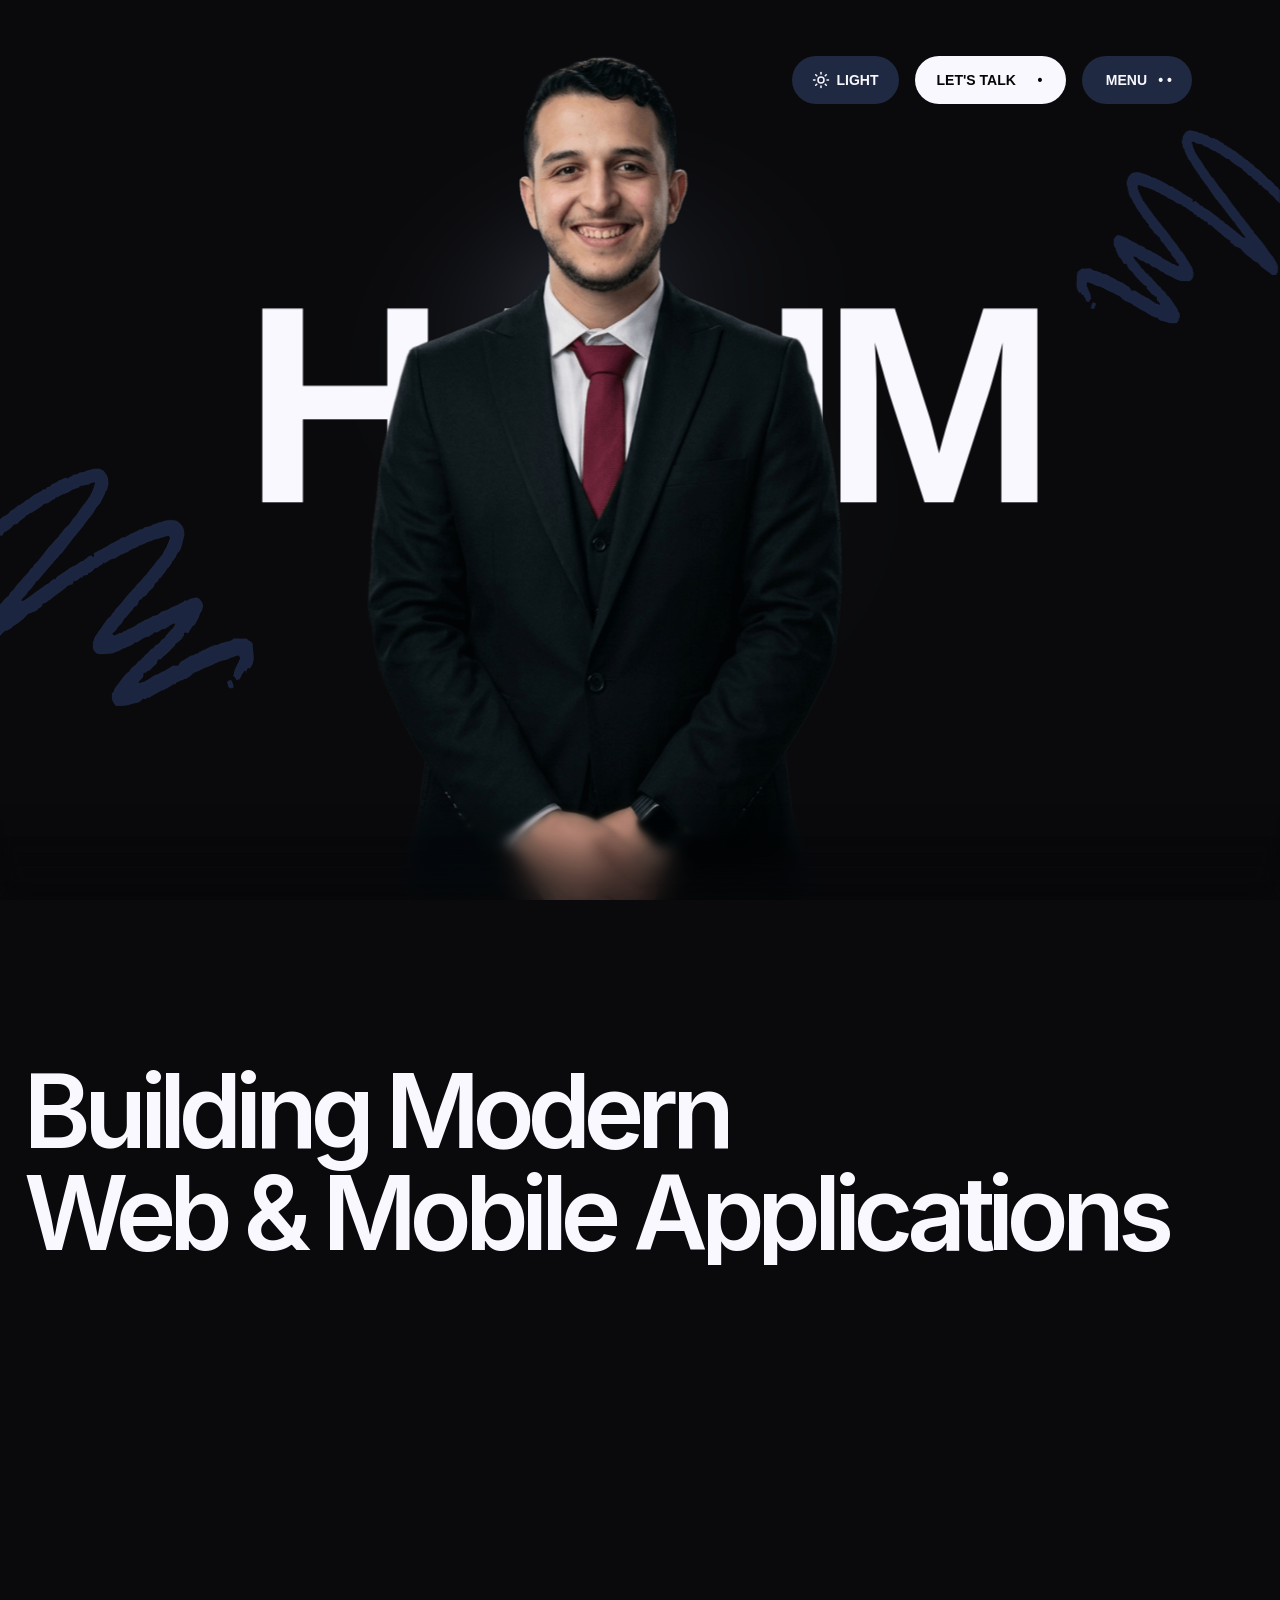
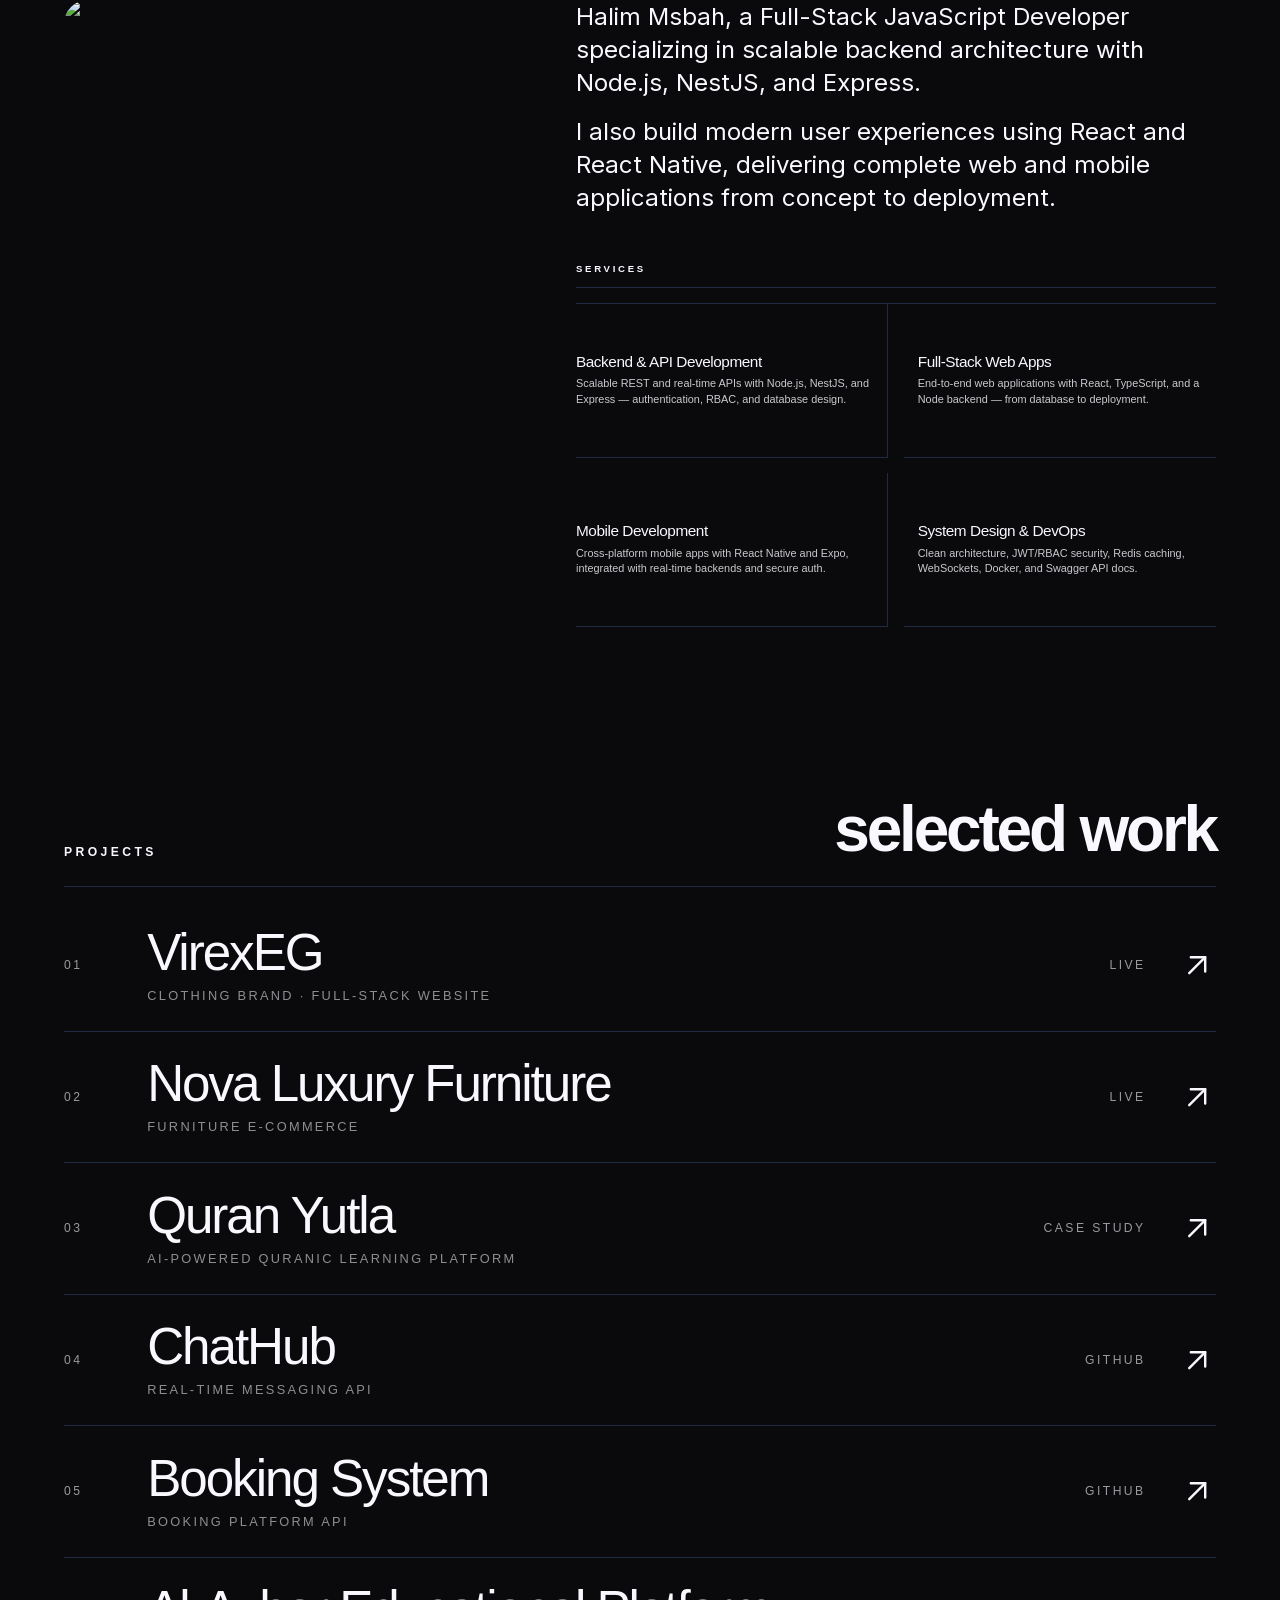
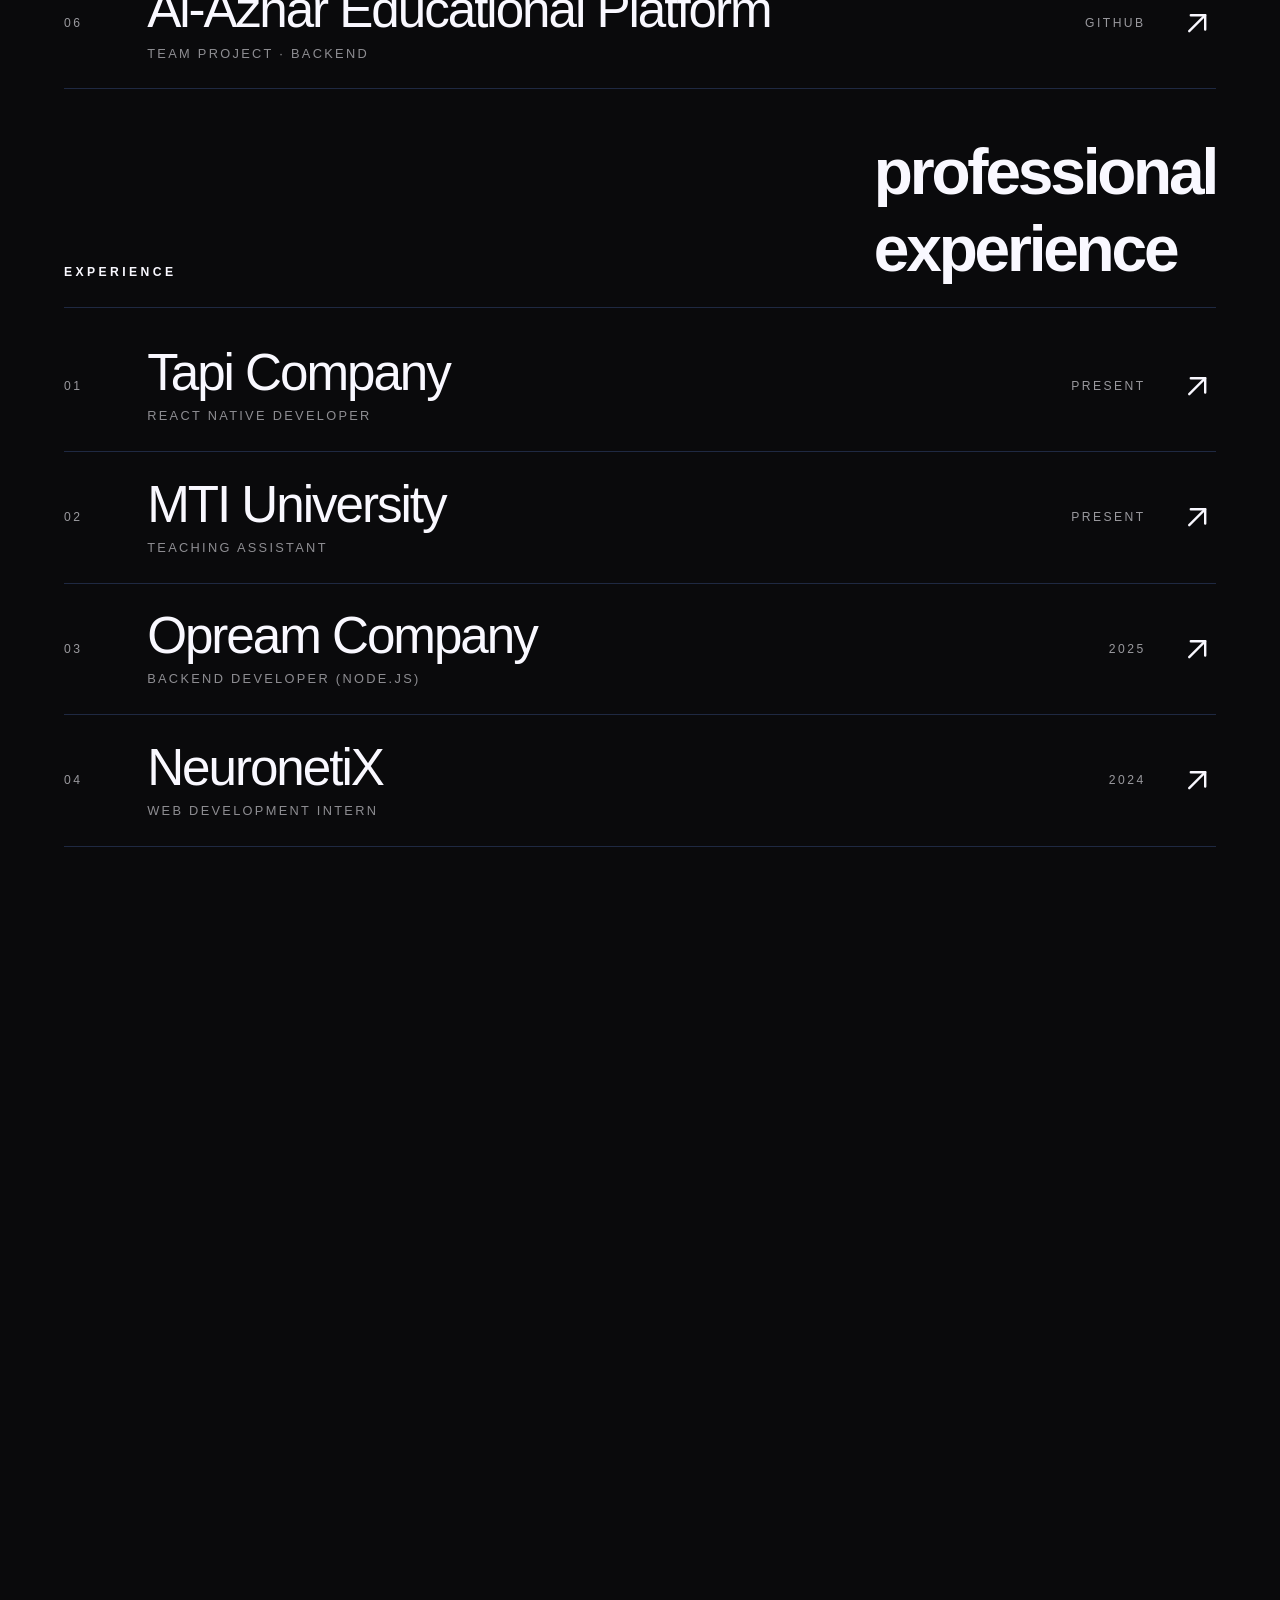
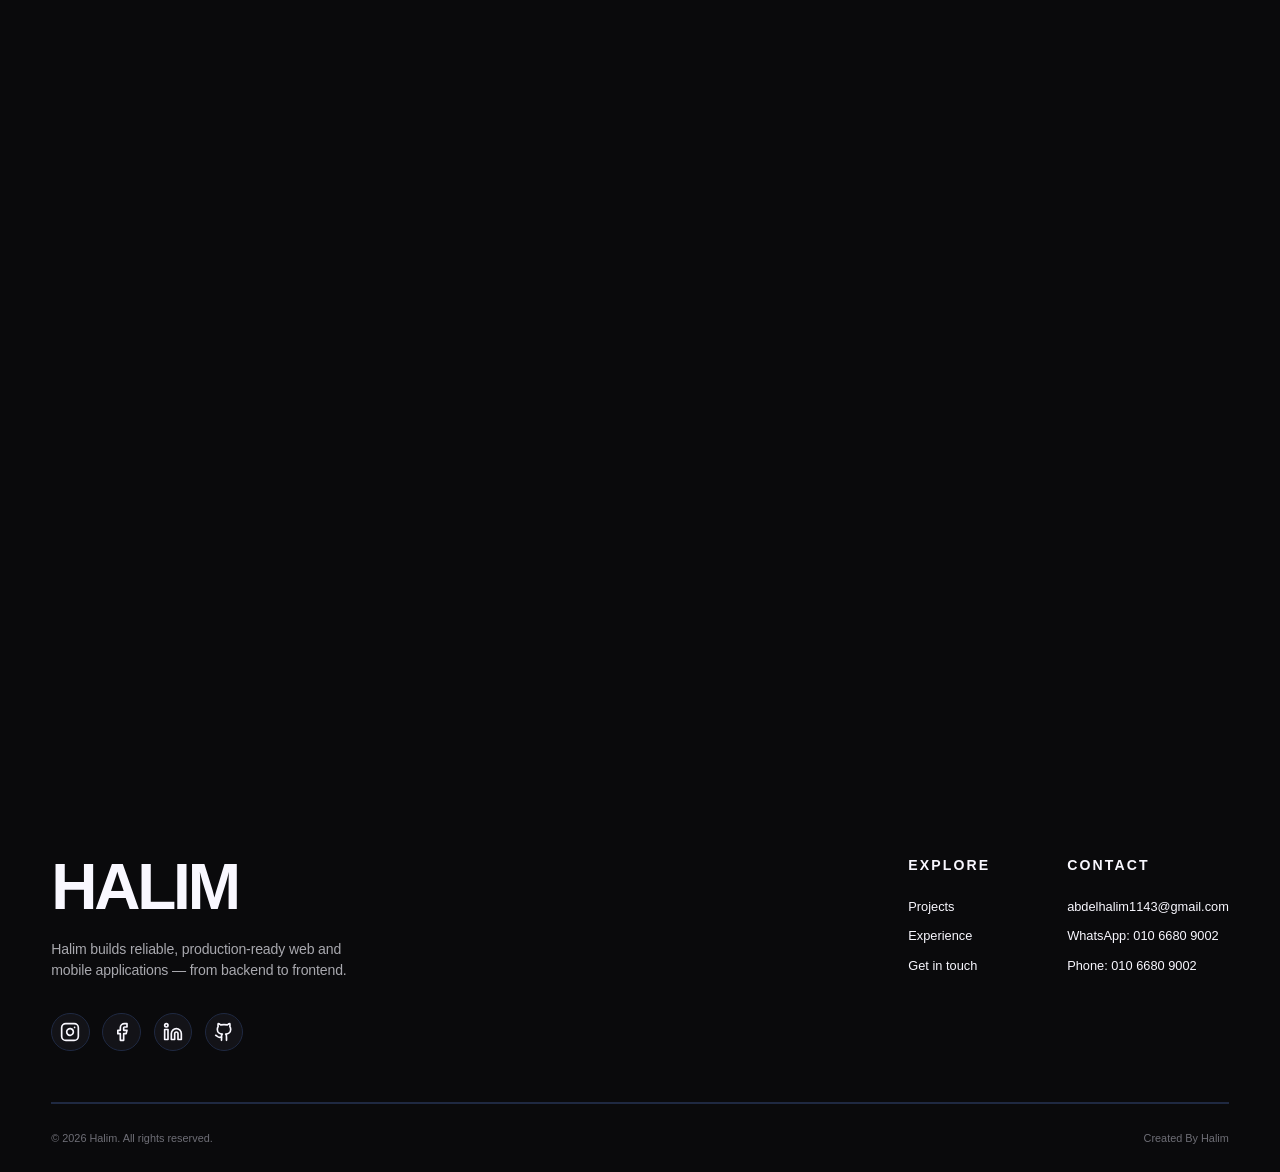
==== commit c51df949: "Add Vercel Web Analytics script to all pages Static-export site: use the plain /_vercel/insights/scr" ====
--- a/index.html
+++ b/index.html
@@ -8,4 +8,4 @@
     document.documentElement.dataset.theme = 'dark';
   }
 })();
-</script><script src="/_next/static/chunks/polyfills-42372ed130431b0a.js" noModule=""></script></head><body class="__className_8b3a0b"><!--$--><div class="bg-bg text-fg h-auto w-screen overflow-x-hidden"><div class="fixed top-0 left-0 z-[100001] w-full py-5 lg:hidden px-5"><div class="flex items-center justify-between w-full font-extrabold"><a aria-label="Home" class="tracking-wider font-semibold text-2xl cursor-pointer text-fg" style="letter-spacing:-0.03em" href="/">HALIM</a><button type="button" aria-label="Open menu" aria-expanded="false" class="nav_btn_sm flex items-center justify-center cursor-pointer"><div class="text-[0.55rem] leading-none" style="transform:rotate(0deg)">⬤ ⬤</div></button></div></div><div class="fixed inset-0 z-[100000] lg:hidden transition-opacity duration-300 opacity-0 pointer-events-none" aria-hidden="true"><div class="absolute inset-0 bg-bg"></div><div class="relative z-10 h-full w-full flex flex-col pt-24 pb-8 px-6"><nav class="flex flex-col gap-1"><a href="#" class="flex items-center justify-between py-4 border-b border-theme-border text-fg text-3xl font-semibold transition-colors duration-200 hover:text-brblue" style="letter-spacing:-0.03em;transform:translateY(20px);opacity:0;transition:transform 0.4s ease 0.05s, opacity 0.4s ease 0.05s, color 0.2s ease"><span>HOME</span><span class="text-fg-muted text-base">0<!-- -->1</span></a><a href="#about" class="flex items-center justify-between py-4 border-b border-theme-border text-fg text-3xl font-semibold transition-colors duration-200 hover:text-brblue" style="letter-spacing:-0.03em;transform:translateY(20px);opacity:0;transition:transform 0.4s ease 0.1s, opacity 0.4s ease 0.1s, color 0.2s ease"><span>ABOUT</span><span class="text-fg-muted text-base">0<!-- -->2</span></a><a href="#projects-section" class="flex items-center justify-between py-4 border-b border-theme-border text-fg text-3xl font-semibold transition-colors duration-200 hover:text-brblue" style="letter-spacing:-0.03em;transform:translateY(20px);opacity:0;transition:transform 0.4s ease 0.15000000000000002s, opacity 0.4s ease 0.15000000000000002s, color 0.2s ease"><span>WORK</span><span class="text-fg-muted text-base">0<!-- -->3</span></a><a href="#contact-section" class="flex items-center justify-between py-4 border-b border-theme-border text-fg text-3xl font-semibold transition-colors duration-200 hover:text-brblue" style="letter-spacing:-0.03em;transform:translateY(20px);opacity:0;transition:transform 0.4s ease 0.2s, opacity 0.4s ease 0.2s, color 0.2s ease"><span>CONTACT</span><span class="text-fg-muted text-base">0<!-- -->4</span></a></nav><div class="mt-auto pt-8 flex flex-col gap-3"><p class="text-fg-muted text-xs tracking-[0.2em] uppercase">Theme</p><button type="button" aria-label="Toggle theme" aria-pressed="false" class="flex items-center justify-center gap-2 border-2 border-fg text-fg rounded-full px-5 py-4 text-sm tracking-[0.2em] font-semibold cursor-pointer hover:bg-fg hover:text-bg transition-colors duration-200"><svg xmlns="http://www.w3.org/2000/svg" width="18" height="18" viewBox="0 0 24 24" fill="none" stroke="currentColor" stroke-width="2" stroke-linecap="round" stroke-linejoin="round" style="margin-right:0.4rem" aria-hidden="true"><path d="M21 12.79A9 9 0 1 1 11.21 3 7 7 0 0 0 21 12.79z"></path></svg>DARK</button><p class="text-fg-muted text-xs tracking-[0.2em] uppercase mt-2">Get in touch</p><a href="mailto:abdelhalim1143@gmail.com" class="flex items-center justify-between bg-fg text-bg rounded-full px-5 py-4 text-sm tracking-[0.2em] font-semibold"><span>EMAIL</span><span aria-hidden="true">↗</span></a><a href="https://wa.me/201066809002" target="_blank" rel="noreferrer" class="flex items-center justify-between border-2 border-fg text-fg rounded-full px-5 py-4 text-sm tracking-[0.2em] font-semibold"><span>WHATSAPP</span><span aria-hidden="true">↗</span></a></div></div></div><div class="fixed top-0 left-0 w-full px-6 lg:px-20 z-[100001] "><div class="items-start justify-between hidden lg:flex pt-14 pb-10"><div class="tracking-wider font-AeonikMedium text-4xl"><a aria-label="Home" href="/"></a></div><div class="hidden lg:flex items-center justify-around font-AeonikMedium"><div class="flex"><div style="opacity:0;transform:translate3d(0,20px,0) rotate(4deg)"><button type="button" aria-label="Toggle theme" aria-pressed="false" class="nav_btn_lg nav_btn_light flex items-center justify-center hover:bg-brblue py-6 cursor-pointer"><svg xmlns="http://www.w3.org/2000/svg" width="18" height="18" viewBox="0 0 24 24" fill="none" stroke="currentColor" stroke-width="2" stroke-linecap="round" stroke-linejoin="round" style="margin-right:0.4rem" aria-hidden="true"><path d="M21 12.79A9 9 0 1 1 11.21 3 7 7 0 0 0 21 12.79z"></path></svg>DARK</button></div><div style="opacity:0;transform:translate3d(0,20px,0) rotate(4deg)"><a href="mailto:abdelhalim1143@gmail.com" aria-label="Email abdelhalim1143@gmail.com" class="nav_btn_lg nav_btn_dark flex items-center justify-center hover:bg-brblue py-6"><span style="opacity:0;transform:translate3d(-10px,0,0)" class="opacity-0">➔</span><span style="transform:none">LET&#x27;S TALK  </span><span style="opacity:1;transform:none"> • </span></a></div><div style="opacity:0;transform:translate3d(0,20px,0) rotate(4deg)"><div class="absolute top-[4rem] right-0 w-[20rem] "><div class="rounded-xl bg-bg-alt text-fg flex flex-col font-Aeonik text-3xl p-8" style="opacity:0;transform:translate3d(0,100px,0) rotate(20deg)"><a href="#" class="flex items-center justify-between transition-colors duration-200 hover:text-brblue cursor-pointer pb-3"><span>HOME</span><span class="text-fg-muted">•</span></a><a href="#about" class="flex items-center justify-between transition-colors duration-200 hover:text-brblue cursor-pointer py-3"><span>ABOUT</span><span class="text-fg-muted">•</span></a><a href="#projects-section" class="flex items-center justify-between transition-colors duration-200 hover:text-brblue cursor-pointer py-3"><span>WORK</span><span class="text-fg-muted">•</span></a><a href="#contact-section" class="flex items-center justify-between transition-colors duration-200 hover:text-brblue cursor-pointer pt-3"><span>CONTACT</span><span class="text-fg-muted">•</span></a></div><div class="rounded-xl bg-bg-alt text-fg flex flex-col p-8 my-2" style="opacity:0;transform:translate3d(0,100px,0) rotate(-20deg)"><div class="font-Aeonik text-3xl leading-tight">Got an idea?<br/>Let&#x27;s talk.</div><div class="flex flex-col gap-2 mt-5"><a href="mailto:abdelhalim1143@gmail.com" class="flex items-center justify-between bg-fg text-bg rounded-xl px-4 py-3 text-sm tracking-widest font-semibold transition-transform duration-200 hover:-translate-y-0.5"><span>EMAIL</span><span aria-hidden="true">↗</span></a><a href="https://wa.me/201066809002" target="_blank" rel="noreferrer" class="flex items-center justify-between border-2 border-fg text-fg rounded-xl px-4 py-3 text-sm tracking-widest font-semibold transition-colors duration-200 hover:bg-accent-soft"><span>WHATSAPP</span><span aria-hidden="true">↗</span></a></div></div></div><div class="nav_btn_lg py-6 flex items-center justify-center cursor-pointer transition-colors duration-200 bg-brgray hover:bg-bg-alt"><div class="flex flex-col h-6 items-center justify-center"><div style="opacity:1;transform:translate3d(0,10px,0)">MENU  </div><div style="opacity:0;transform:translate3d(0,10px,0)">CLOSE  </div></div><div style="transform:rotate(0deg)">• •</div></div></div></div></div></div></div><div id="loader"><div id="loader-counter">0</div></div><div id="hero-section"><div id="hero-bg-fluid"><div class="liquid-ether-container "></div></div><div class="hero-layer" data-depth="0.20" style="z-index:4"><div id="hero-stroke-2"><img src="/Svg_Stroke.png" alt="" draggable="false"/></div></div><div class="hero-layer" data-depth="0.10" style="z-index:5"><div id="hero-heading"><span><span class="hero-char" style="display:inline-block">H</span><span class="hero-char" style="display:inline-block">A</span><span class="hero-char" style="display:inline-block">L</span><span class="hero-char" style="display:inline-block">I</span><span class="hero-char" style="display:inline-block">M</span></span></div></div><div class="hero-layer" data-depth="0.50" style="z-index:10"><div id="hero-img"><img src="/Portfolio_Img-4.png" alt="" draggable="false"/></div></div><div class="hero-layer" data-depth="0.30" style="z-index:11"><div id="hero-stroke-1"><img src="/Svg_Stroke.png" alt="" draggable="false"/></div></div><div class="hero-end-line"></div></div><div id="about" class="h-auto md:h-[140vh] relative mt-16 md:mt-[10rem] flex flex-col md:block pb-16 md:pb-0 gap-8 md:gap-0"><svg class="squigggle absolute top-[-10%] left-1/2 -translate-x-1/2 w-[120vw] h-full z-0" fill="none" xmlns="http://www.w3.org/2000/svg"><path d="M1588 1052.5C1563.5 1002.5 1503.4 1295.7 1413 1288.5C1300 1279.5 1318.5 976.5 1145.5 942.5C972.5 908.501 1011.5 1109.5 827 1142.5C642.5 1175.5 640.5 963.5 366 804C146.4 676.4 73.1667 792.5 64 866.5C65.5 916.5 106.8 1011.8 260 993C396 976.311 647.5 927.5 677.5 547.5C707.5 167.5 246.5 -47 82.5 66C-81.5 179 -189.5 31.5 -189.5 31.5" style="stroke-width:50;stroke-linecap:round" stroke="url(#paint0_linear_5_4)" stroke-dashoffset="-4291"></path><defs><linearGradient id="paint0_linear_5_4" x1="35" y1="-17" x2="605" y2="444" gradientUnits="userSpaceOnUse"><stop stop-color="#0016EC"></stop><stop offset="1" stop-color="#4A83FF" stop-opacity="1"></stop></linearGradient></defs></svg><h2 class="w-full z-10 relative px-4 md:px-0 md:pl-6 font-semibold text-[13vw] sm:text-[10vw] md:text-[9rem] text-center md:text-left leading-[1.1] md:leading-none overflow-hidden" style="letter-spacing:-0.07em;white-space:nowrap;font-size:clamp(1.6rem,8vw,7rem)"><div class="flex justify-center md:justify-start">Building Modern </div><div class="flex justify-center md:justify-start">Web &amp; Mobile Applications</div></h2><div class="relative md:absolute mx-auto md:mx-0 mt-4 md:mt-0 md:top-[60vh] md:left-16 md:translate-x-0 md:translate-y-0 z-30 w-[82vw] md:w-[28vw] max-w-[22rem] md:max-w-[500px] aspect-[3/4] md:aspect-[856/1024] overflow-hidden rounded-3xl" style="transform:none"><img alt="Featured portrait" fetchPriority="high" decoding="async" data-nimg="fill" class="object-cover" style="position:absolute;height:100%;width:100%;left:0;top:0;right:0;bottom:0;color:transparent" src="/_next/static/media/d7e3f658-ad2c-4625-a3eb-165e8d54403c.9d6558c1.jpg"/></div><div class="relative md:absolute md:top-[60vh] left-0 md:left-[45vw] w-full md:w-[50vw] md:-translate-x-0 md:mt-0 z-10 flex flex-col md:items-start items-center px-5 md:px-0"><div class="w-full md:w-full text-base md:text-2xl flex flex-col gap-3 md:gap-4 leading-relaxed md:leading-snug text-center md:text-left"><p>Halim Msbah, a Full-Stack JavaScript Developer specializing in scalable backend architecture with Node.js, NestJS, and Express.</p><p>I also build modern user experiences using React and React Native, delivering complete web and mobile applications from concept to deployment.</p></div><div class="about-inline-services w-full md:w-full mt-8 md:mt-12 h-auto md:h-[36vh]"><div class="about-inline-services__head"><span class="about-inline-services__label">SERVICES</span></div><div class="about-inline-services__grid"><article class="about-inline-services__item"><h4>Backend &amp; API Development</h4><p>Scalable REST and real-time APIs with Node.js, NestJS, and Express — authentication, RBAC, and database design.</p></article><article class="about-inline-services__item"><h4>Full-Stack Web Apps</h4><p>End-to-end web applications with React, TypeScript, and a Node backend — from database to deployment.</p></article><article class="about-inline-services__item"><h4>Mobile Development</h4><p>Cross-platform mobile apps with React Native and Expo, integrated with real-time backends and secure auth.</p></article><article class="about-inline-services__item"><h4>System Design &amp; DevOps</h4><p>Clean architecture, JWT/RBAC security, Redis caching, WebSockets, Docker, and Swagger API docs.</p></article></div></div></div></div><section id="projects-section"><div class="pj-head"><span class="pj-label">PROJECTS</span><h2 class="pj-title" style="white-space:nowrap"><div class="pj-title-line">selected work</div></h2></div><ul class="pj-list"><li class="pj-row"><a class="pj-link" href="/projects/virexeg/" target="_blank" rel="noreferrer"><span class="pj-num">01</span><div class="pj-meta"><span class="pj-name">VirexEG</span><span class="pj-role">Clothing Brand · Full-Stack Website</span></div><span class="pj-kind">Live</span><span class="pj-arrow" aria-hidden="true"><svg viewBox="0 0 24 24" width="100%" height="100%" fill="none" stroke="currentColor" stroke-width="1.5" stroke-linecap="round" stroke-linejoin="round"><path d="M7 17 17 7"></path><path d="M8 7h9v9"></path></svg></span></a></li><li class="pj-row"><a class="pj-link" href="/projects/nova-luxury/" target="_blank" rel="noreferrer"><span class="pj-num">02</span><div class="pj-meta"><span class="pj-name">Nova Luxury Furniture</span><span class="pj-role">Furniture E-commerce</span></div><span class="pj-kind">Live</span><span class="pj-arrow" aria-hidden="true"><svg viewBox="0 0 24 24" width="100%" height="100%" fill="none" stroke="currentColor" stroke-width="1.5" stroke-linecap="round" stroke-linejoin="round"><path d="M7 17 17 7"></path><path d="M8 7h9v9"></path></svg></span></a></li><li class="pj-row"><a class="pj-link" href="/projects/quran-yutla/" target="_blank" rel="noreferrer"><span class="pj-num">03</span><div class="pj-meta"><span class="pj-name">Quran Yutla</span><span class="pj-role">AI-Powered Quranic Learning Platform</span></div><span class="pj-kind">Case Study</span><span class="pj-arrow" aria-hidden="true"><svg viewBox="0 0 24 24" width="100%" height="100%" fill="none" stroke="currentColor" stroke-width="1.5" stroke-linecap="round" stroke-linejoin="round"><path d="M7 17 17 7"></path><path d="M8 7h9v9"></path></svg></span></a></li><li class="pj-row"><a class="pj-link" href="https://github.com/Halimmsbah/ChatHub" target="_blank" rel="noreferrer"><span class="pj-num">04</span><div class="pj-meta"><span class="pj-name">ChatHub</span><span class="pj-role">Real-Time Messaging API</span></div><span class="pj-kind">GitHub</span><span class="pj-arrow" aria-hidden="true"><svg viewBox="0 0 24 24" width="100%" height="100%" fill="none" stroke="currentColor" stroke-width="1.5" stroke-linecap="round" stroke-linejoin="round"><path d="M7 17 17 7"></path><path d="M8 7h9v9"></path></svg></span></a></li><li class="pj-row"><a class="pj-link" href="https://github.com/Halimmsbah/Booking-App" target="_blank" rel="noreferrer"><span class="pj-num">05</span><div class="pj-meta"><span class="pj-name">Booking System</span><span class="pj-role">Booking Platform API</span></div><span class="pj-kind">GitHub</span><span class="pj-arrow" aria-hidden="true"><svg viewBox="0 0 24 24" width="100%" height="100%" fill="none" stroke="currentColor" stroke-width="1.5" stroke-linecap="round" stroke-linejoin="round"><path d="M7 17 17 7"></path><path d="M8 7h9v9"></path></svg></span></a></li><li class="pj-row"><a class="pj-link" href="https://github.com/Halimmsbah" target="_blank" rel="noreferrer"><span class="pj-num">06</span><div class="pj-meta"><span class="pj-name">Al-Azhar Educational Platform</span><span class="pj-role">Team Project · Backend</span></div><span class="pj-kind">GitHub</span><span class="pj-arrow" aria-hidden="true"><svg viewBox="0 0 24 24" width="100%" height="100%" fill="none" stroke="currentColor" stroke-width="1.5" stroke-linecap="round" stroke-linejoin="round"><path d="M7 17 17 7"></path><path d="M8 7h9v9"></path></svg></span></a></li></ul><div id="ventures" class="pj-head pj-head--secondary"><span class="pj-label">EXPERIENCE</span><h2 class="pj-title" style="display:flex;flex-direction:column;gap:0.2em;perspective:1000px"><div class="pj-title-line">professional</div><div class="pj-title-line">experience</div></h2></div><ul class="pj-list"><li class="pj-row"><div class="pj-link pj-link--static"><span class="pj-num">01</span><div class="pj-meta"><span class="pj-name">Tapi Company</span><span class="pj-role">React Native Developer</span></div><span class="pj-kind">Present</span><span class="pj-arrow" aria-hidden="true"><svg viewBox="0 0 24 24" width="100%" height="100%" fill="none" stroke="currentColor" stroke-width="1.5" stroke-linecap="round" stroke-linejoin="round"><path d="M7 17 17 7"></path><path d="M8 7h9v9"></path></svg></span></div></li><li class="pj-row"><div class="pj-link pj-link--static"><span class="pj-num">02</span><div class="pj-meta"><span class="pj-name">MTI University</span><span class="pj-role">Teaching Assistant</span></div><span class="pj-kind">Present</span><span class="pj-arrow" aria-hidden="true"><svg viewBox="0 0 24 24" width="100%" height="100%" fill="none" stroke="currentColor" stroke-width="1.5" stroke-linecap="round" stroke-linejoin="round"><path d="M7 17 17 7"></path><path d="M8 7h9v9"></path></svg></span></div></li><li class="pj-row"><div class="pj-link pj-link--static"><span class="pj-num">03</span><div class="pj-meta"><span class="pj-name">Opream Company</span><span class="pj-role">Backend Developer (Node.js)</span></div><span class="pj-kind">2025</span><span class="pj-arrow" aria-hidden="true"><svg viewBox="0 0 24 24" width="100%" height="100%" fill="none" stroke="currentColor" stroke-width="1.5" stroke-linecap="round" stroke-linejoin="round"><path d="M7 17 17 7"></path><path d="M8 7h9v9"></path></svg></span></div></li><li class="pj-row"><div class="pj-link pj-link--static"><span class="pj-num">04</span><div class="pj-meta"><span class="pj-name">NeuronetiX</span><span class="pj-role">Web Development Intern</span></div><span class="pj-kind">2024</span><span class="pj-arrow" aria-hidden="true"><svg viewBox="0 0 24 24" width="100%" height="100%" fill="none" stroke="currentColor" stroke-width="1.5" stroke-linecap="round" stroke-linejoin="round"><path d="M7 17 17 7"></path><path d="M8 7h9v9"></path></svg></span></div></li></ul></section><section class="Horizontal"><div class="hs-sticky"><h3 class="Horizontal__text heading-xl"><span class="hs-word" style="display:inline-block;white-space:nowrap"><span class="hs-char" style="display:inline-block">I</span><span class="hs-char" style="display:inline-block"> </span></span><span class="hs-word" style="display:inline-block;white-space:nowrap"><span class="hs-char" style="display:inline-block">B</span><span class="hs-char" style="display:inline-block">u</span><span class="hs-char" style="display:inline-block">i</span><span class="hs-char" style="display:inline-block">l</span><span class="hs-char" style="display:inline-block">d</span><span class="hs-char" style="display:inline-block"> </span></span><span class="hs-word" style="display:inline-block;white-space:nowrap"><span class="hs-char" style="display:inline-block">M</span><span class="hs-char" style="display:inline-block">o</span><span class="hs-char" style="display:inline-block">d</span><span class="hs-char" style="display:inline-block">e</span><span class="hs-char" style="display:inline-block">r</span><span class="hs-char" style="display:inline-block">n</span><span class="hs-char" style="display:inline-block"> </span></span><span class="hs-word" style="display:inline-block;white-space:nowrap"><span class="hs-char" style="display:inline-block">W</span><span class="hs-char" style="display:inline-block">e</span><span class="hs-char" style="display:inline-block">b</span><span class="hs-char" style="display:inline-block"> </span></span><span class="hs-word" style="display:inline-block;white-space:nowrap"><span class="hs-char" style="display:inline-block">&amp;</span><span class="hs-char" style="display:inline-block"> </span></span><span class="hs-word" style="display:inline-block;white-space:nowrap"><span class="hs-char" style="display:inline-block">M</span><span class="hs-char" style="display:inline-block">o</span><span class="hs-char" style="display:inline-block">b</span><span class="hs-char" style="display:inline-block">i</span><span class="hs-char" style="display:inline-block">l</span><span class="hs-char" style="display:inline-block">e</span><span class="hs-char" style="display:inline-block"> </span></span><span class="hs-word" style="display:inline-block;white-space:nowrap"><span class="hs-char" style="display:inline-block">A</span><span class="hs-char" style="display:inline-block">p</span><span class="hs-char" style="display:inline-block">p</span><span class="hs-char" style="display:inline-block">l</span><span class="hs-char" style="display:inline-block">i</span><span class="hs-char" style="display:inline-block">c</span><span class="hs-char" style="display:inline-block">a</span><span class="hs-char" style="display:inline-block">t</span><span class="hs-char" style="display:inline-block">i</span><span class="hs-char" style="display:inline-block">o</span><span class="hs-char" style="display:inline-block">n</span><span class="hs-char" style="display:inline-block">s</span><span class="hs-char" style="display:inline-block">.</span></span></h3></div></section><section id="contact-section"><div id="ct-eyebrow"><span class="ct-char" style="display:inline-block">h</span><span class="ct-char" style="display:inline-block">a</span><span class="ct-char" style="display:inline-block">v</span><span class="ct-char" style="display:inline-block">e</span><span class="ct-char" style="display:inline-block"> </span><span class="ct-char" style="display:inline-block">a</span><span class="ct-char" style="display:inline-block"> </span><span class="ct-char" style="display:inline-block">p</span><span class="ct-char" style="display:inline-block">r</span><span class="ct-char" style="display:inline-block">o</span><span class="ct-char" style="display:inline-block">j</span><span class="ct-char" style="display:inline-block">e</span><span class="ct-char" style="display:inline-block">c</span><span class="ct-char" style="display:inline-block">t</span><span class="ct-char" style="display:inline-block"> </span><span class="ct-char" style="display:inline-block">i</span><span class="ct-char" style="display:inline-block">n</span><span class="ct-char" style="display:inline-block"> </span><span class="ct-char" style="display:inline-block">m</span><span class="ct-char" style="display:inline-block">i</span><span class="ct-char" style="display:inline-block">n</span><span class="ct-char" style="display:inline-block">d</span><span class="ct-char" style="display:inline-block">?</span></div><h2 id="ct-headline" style="white-space:nowrap"><span class="ct-char" style="display:inline-block">l</span><span class="ct-char" style="display:inline-block">e</span><span class="ct-char" style="display:inline-block">t</span><span class="ct-char" style="display:inline-block">&#x27;</span><span class="ct-char" style="display:inline-block">s</span><span class="ct-char" style="display:inline-block"> </span><span class="ct-char" style="display:inline-block">t</span><span class="ct-char" style="display:inline-block">a</span><span class="ct-char" style="display:inline-block">l</span><span class="ct-char" style="display:inline-block">k</span><span class="ct-char" style="display:inline-block">.</span></h2><a id="ct-email" href="mailto:abdelhalim1143@gmail.com" aria-label="Email abdelhalim1143@gmail.com">abdelhalim1143@gmail.com</a><div id="ct-actions"><a id="ct-btn" href="mailto:abdelhalim1143@gmail.com"><span>SAY HELLO</span><svg width="18" height="18" viewBox="0 0 24 24" fill="none" stroke="currentColor" stroke-width="2" stroke-linecap="round" stroke-linejoin="round" aria-hidden="true"><path d="M7 17 17 7"></path><path d="M7 7h10v10"></path></svg></a><a id="ct-btn-secondary" href="https://wa.me/201066809002" target="_blank" rel="noreferrer"><span>WHATSAPP</span><svg width="18" height="18" viewBox="0 0 24 24" fill="none" stroke="currentColor" stroke-width="2" stroke-linecap="round" stroke-linejoin="round" aria-hidden="true"><path d="M7 17 17 7"></path><path d="M7 7h10v10"></path></svg></a></div></section><footer id="main-footer"><div class="footer-top"><div class="footer-brand"><h1 class="f-logo">HALIM</h1><p class="f-desc">Halim builds reliable, production-ready web and <br/>mobile applications — from backend to frontend.</p><div class="f-socials"><a href="https://www.instagram.com/halimmsbah/?hl=en" target="_blank" rel="noreferrer" aria-label="Instagram"><svg xmlns="http://www.w3.org/2000/svg" width="20" height="20" viewBox="0 0 24 24" fill="none" stroke="currentColor" stroke-width="2" stroke-linecap="round" stroke-linejoin="round"><rect width="20" height="20" x="2" y="2" rx="5" ry="5"></rect><path d="M16 11.37A4 4 0 1 1 12.63 8 4 4 0 0 1 16 11.37z"></path><line x1="17.5" x2="17.51" y1="6.5" y2="6.5"></line></svg></a><a href="https://web.facebook.com/Halimmsbah?locale=ar_AR" target="_blank" rel="noreferrer" aria-label="Facebook"><svg xmlns="http://www.w3.org/2000/svg" width="20" height="20" viewBox="0 0 24 24" fill="none" stroke="currentColor" stroke-width="2" stroke-linecap="round" stroke-linejoin="round"><path d="M18 2h-3a5 5 0 0 0-5 5v3H7v4h3v8h4v-8h3l1-4h-4V7a1 1 0 0 1 1-1h3z"></path></svg></a><a href="https://www.linkedin.com/in/abdelhalim-msbah-124069253/" target="_blank" rel="noreferrer" aria-label="LinkedIn"><svg xmlns="http://www.w3.org/2000/svg" width="20" height="20" viewBox="0 0 24 24" fill="none" stroke="currentColor" stroke-width="2" stroke-linecap="round" stroke-linejoin="round"><path d="M16 8a6 6 0 0 1 6 6v7h-4v-7a2 2 0 0 0-4 0v7h-4v-7a6 6 0 0 1 6-6z"></path><rect width="4" height="12" x="2" y="9"></rect><circle cx="4" cy="4" r="2"></circle></svg></a><a href="https://github.com/Halimmsbah" target="_blank" rel="noreferrer" aria-label="GitHub"><svg xmlns="http://www.w3.org/2000/svg" width="20" height="20" viewBox="0 0 24 24" fill="none" stroke="currentColor" stroke-width="2" stroke-linecap="round" stroke-linejoin="round"><path d="M15 22v-4a4.8 4.8 0 0 0-1-3.5c3 0 6-2 6-5.5.08-1.25-.27-2.48-1-3.5.28-1.15.28-2.35 0-3.5 0 0-1 0-3 1.5-2.64-.5-5.36-.5-8 0C6 2 5 2 5 2c-.3 1.15-.3 2.35 0 3.5A5.4 5.4 0 0 0 4 9c0 3.5 3 5.5 6 5.5-.39.49-.68 1.05-.85 1.65-.17.6-.22 1.23-.15 1.85v4"></path><path d="M9 18c-4.51 2-5-2-7-2"></path></svg></a></div></div><div class="footer-links"><div class="f-col"><h3>EXPLORE</h3><a href="#projects-section">Projects</a><a href="#ventures">Experience</a><a href="#contact-section">Get in touch</a></div><div class="f-col"><h3>CONTACT</h3><a href="mailto:abdelhalim1143@gmail.com">abdelhalim1143@gmail.com</a><a href="https://wa.me/201066809002" target="_blank" rel="noreferrer">WhatsApp: 010 6680 9002</a><a href="tel:+201066809002">Phone: 010 6680 9002</a></div></div></div><div class="footer-bottom"><p>© <!-- -->2026<!-- --> Halim. All rights reserved.</p><p>Created By Halim</p></div></footer><div aria-hidden="true" style="position:fixed;inset:0;pointer-events:none;z-index:99999"><div class="gradual-blur gradual-blur-parent " style="position:absolute;pointer-events:none;opacity:1;z-index:1;height:6rem;width:100%;bottom:0;left:0;right:0"><div class="gradual-blur-inner" style="position:relative;width:100%;height:100%"><div style="position:absolute;inset:0;mask-image:linear-gradient(to bottom, transparent 0%, black 16.7%, black 33.3%, transparent 50%);-webkit-mask-image:linear-gradient(to bottom, transparent 0%, black 16.7%, black 33.3%, transparent 50%);backdrop-filter:blur(0.181rem);-webkit-backdrop-filter:blur(0.181rem);opacity:0.9"></div><div style="position:absolute;inset:0;mask-image:linear-gradient(to bottom, transparent 16.7%, black 33.3%, black 50%, transparent 66.7%);-webkit-mask-image:linear-gradient(to bottom, transparent 16.7%, black 33.3%, black 50%, transparent 66.7%);backdrop-filter:blur(0.319rem);-webkit-backdrop-filter:blur(0.319rem);opacity:0.9"></div><div style="position:absolute;inset:0;mask-image:linear-gradient(to bottom, transparent 33.3%, black 50%, black 66.7%, transparent 83.3%);-webkit-mask-image:linear-gradient(to bottom, transparent 33.3%, black 50%, black 66.7%, transparent 83.3%);backdrop-filter:blur(0.500rem);-webkit-backdrop-filter:blur(0.500rem);opacity:0.9"></div><div style="position:absolute;inset:0;mask-image:linear-gradient(to bottom, transparent 50%, black 66.7%, black 83.3%, transparent 100%);-webkit-mask-image:linear-gradient(to bottom, transparent 50%, black 66.7%, black 83.3%, transparent 100%);backdrop-filter:blur(0.681rem);-webkit-backdrop-filter:blur(0.681rem);opacity:0.9"></div><div style="position:absolute;inset:0;mask-image:linear-gradient(to bottom, transparent 66.7%, black 83.3%, black 100%);-webkit-mask-image:linear-gradient(to bottom, transparent 66.7%, black 83.3%, black 100%);backdrop-filter:blur(0.819rem);-webkit-backdrop-filter:blur(0.819rem);opacity:0.9"></div><div style="position:absolute;inset:0;mask-image:linear-gradient(to bottom, transparent 83.3%, black 100%);-webkit-mask-image:linear-gradient(to bottom, transparent 83.3%, black 100%);backdrop-filter:blur(0.875rem);-webkit-backdrop-filter:blur(0.875rem);opacity:0.9"></div></div></div></div></div><!--/$--><script data-cfasync="false" src="/cdn-cgi/scripts/5c5dd728/cloudflare-static/email-decode.min.js"></script><script src="/_next/static/chunks/webpack-51fd88904cb727a4.js" async=""></script><script>(self.__next_f=self.__next_f||[]).push([0]);self.__next_f.push([2,null])</script><script>self.__next_f.push([1,"1:HL[\"/_next/static/media/e4af272ccee01ff0-s.p.woff2\",\"font\",{\"crossOrigin\":\"\",\"type\":\"font/woff2\"}]\n2:HL[\"/_next/static/css/f23457f5d2fcbbe9.css\",\"style\"]\n3:HL[\"/_next/static/css/5d00af4f8243bc3b.css\",\"style\"]\n"])</script><script>self.__next_f.push([1,"4:I[2846,[],\"\"]\n6:I[9107,[],\"ClientPageRoot\"]\n7:I[7057,[\"689\",\"static/chunks/b536a0f1-ac849d69fdb5e5a5.js\",\"922\",\"static/chunks/c15bf2b0-19ff368ffb2158b2.js\",\"90\",\"static/chunks/90-edf0309097420f80.js\",\"898\",\"static/chunks/898-c90d972335443fe6.js\",\"123\",\"static/chunks/123-94c5fc3eafb35863.js\",\"931\",\"static/chunks/app/page-c58870aa1b0ae101.js\"],\"default\",1]\n8:I[4707,[],\"\"]\n9:I[6423,[],\"\"]\nb:I[1060,[],\"\"]\nc:[]\n"])</script><script>self.__next_f.push([1,"0:[\"$\",\"$L4\",null,{\"buildId\":\"VLRolFgP-3DTdpRp677Wd\",\"assetPrefix\":\"\",\"urlParts\":[\"\",\"\"],\"initialTree\":[\"\",{\"children\":[\"__PAGE__\",{}]},\"$undefined\",\"$undefined\",true],\"initialSeedData\":[\"\",{\"children\":[\"__PAGE__\",{},[[\"$L5\",[\"$\",\"$L6\",null,{\"props\":{\"params\":{},\"searchParams\":{}},\"Component\":\"$7\"}],[[\"$\",\"link\",\"0\",{\"rel\":\"stylesheet\",\"href\":\"/_next/static/css/5d00af4f8243bc3b.css\",\"precedence\":\"next\",\"crossOrigin\":\"$undefined\"}]]],null],null]},[[[[\"$\",\"link\",\"0\",{\"rel\":\"stylesheet\",\"href\":\"/_next/static/css/f23457f5d2fcbbe9.css\",\"precedence\":\"next\",\"crossOrigin\":\"$undefined\"}]],[\"$\",\"html\",null,{\"lang\":\"en\",\"className\":\"__variable_8b3a0b\",\"data-theme\":\"dark\",\"children\":[[\"$\",\"head\",null,{\"children\":[[\"$\",\"meta\",null,{\"name\":\"viewport\",\"content\":\"width=device-width, initial-scale=1\"}],[\"$\",\"script\",null,{\"dangerouslySetInnerHTML\":{\"__html\":\"\\n(function () {\\n  try {\\n    var saved = localStorage.getItem('theme');\\n    var theme = saved === 'light' ? 'light' : 'dark';\\n    document.documentElement.dataset.theme = theme;\\n  } catch (e) {\\n    document.documentElement.dataset.theme = 'dark';\\n  }\\n})();\\n\"}}]]}],[\"$\",\"body\",null,{\"className\":\"__className_8b3a0b\",\"children\":[\"$\",\"$L8\",null,{\"parallelRouterKey\":\"children\",\"segmentPath\":[\"children\"],\"error\":\"$undefined\",\"errorStyles\":\"$undefined\",\"errorScripts\":\"$undefined\",\"template\":[\"$\",\"$L9\",null,{}],\"templateStyles\":\"$undefined\",\"templateScripts\":\"$undefined\",\"notFound\":[[\"$\",\"title\",null,{\"children\":\"404: This page could not be found.\"}],[\"$\",\"div\",null,{\"style\":{\"fontFamily\":\"system-ui,\\\"Segoe UI\\\",Roboto,Helvetica,Arial,sans-serif,\\\"Apple Color Emoji\\\",\\\"Segoe UI Emoji\\\"\",\"height\":\"100vh\",\"textAlign\":\"center\",\"display\":\"flex\",\"flexDirection\":\"column\",\"alignItems\":\"center\",\"justifyContent\":\"center\"},\"children\":[\"$\",\"div\",null,{\"children\":[[\"$\",\"style\",null,{\"dangerouslySetInnerHTML\":{\"__html\":\"body{color:#000;background:#fff;margin:0}.next-error-h1{border-right:1px solid rgba(0,0,0,.3)}@media (prefers-color-scheme:dark){body{color:#fff;background:#000}.next-error-h1{border-right:1px solid rgba(255,255,255,.3)}}\"}}],[\"$\",\"h1\",null,{\"className\":\"next-error-h1\",\"style\":{\"display\":\"inline-block\",\"margin\":\"0 20px 0 0\",\"padding\":\"0 23px 0 0\",\"fontSize\":24,\"fontWeight\":500,\"verticalAlign\":\"top\",\"lineHeight\":\"49px\"},\"children\":\"404\"}],[\"$\",\"div\",null,{\"style\":{\"display\":\"inline-block\"},\"children\":[\"$\",\"h2\",null,{\"style\":{\"fontSize\":14,\"fontWeight\":400,\"lineHeight\":\"49px\",\"margin\":0},\"children\":\"This page could not be found.\"}]}]]}]}]],\"notFoundStyles\":[]}]}]]}]],null],null],\"couldBeIntercepted\":false,\"initialHead\":[null,\"$La\"],\"globalErrorComponent\":\"$b\",\"missingSlots\":\"$Wc\"}]\n"])</script><script>self.__next_f.push([1,"a:[[\"$\",\"meta\",\"0\",{\"name\":\"viewport\",\"content\":\"width=device-width, initial-scale=1\"}],[\"$\",\"meta\",\"1\",{\"charSet\":\"utf-8\"}],[\"$\",\"title\",\"2\",{\"children\":\"HALIM\"}],[\"$\",\"meta\",\"3\",{\"name\":\"description\",\"content\":\"Abdelhalim Msbah — Full-Stack Developer. Node.js, NestJS, React and React Native.\"}],[\"$\",\"link\",\"4\",{\"rel\":\"icon\",\"href\":\"/icon.png\"}],[\"$\",\"meta\",\"5\",{\"name\":\"next-size-adjust\"}]]\n5:null\n"])</script></body></html>+</script><script src="/_next/static/chunks/polyfills-42372ed130431b0a.js" noModule=""></script><script defer src="/_vercel/insights/script.js"></script></head><body class="__className_8b3a0b"><!--$--><div class="bg-bg text-fg h-auto w-screen overflow-x-hidden"><div class="fixed top-0 left-0 z-[100001] w-full py-5 lg:hidden px-5"><div class="flex items-center justify-between w-full font-extrabold"><a aria-label="Home" class="tracking-wider font-semibold text-2xl cursor-pointer text-fg" style="letter-spacing:-0.03em" href="/">HALIM</a><button type="button" aria-label="Open menu" aria-expanded="false" class="nav_btn_sm flex items-center justify-center cursor-pointer"><div class="text-[0.55rem] leading-none" style="transform:rotate(0deg)">⬤ ⬤</div></button></div></div><div class="fixed inset-0 z-[100000] lg:hidden transition-opacity duration-300 opacity-0 pointer-events-none" aria-hidden="true"><div class="absolute inset-0 bg-bg"></div><div class="relative z-10 h-full w-full flex flex-col pt-24 pb-8 px-6"><nav class="flex flex-col gap-1"><a href="#" class="flex items-center justify-between py-4 border-b border-theme-border text-fg text-3xl font-semibold transition-colors duration-200 hover:text-brblue" style="letter-spacing:-0.03em;transform:translateY(20px);opacity:0;transition:transform 0.4s ease 0.05s, opacity 0.4s ease 0.05s, color 0.2s ease"><span>HOME</span><span class="text-fg-muted text-base">0<!-- -->1</span></a><a href="#about" class="flex items-center justify-between py-4 border-b border-theme-border text-fg text-3xl font-semibold transition-colors duration-200 hover:text-brblue" style="letter-spacing:-0.03em;transform:translateY(20px);opacity:0;transition:transform 0.4s ease 0.1s, opacity 0.4s ease 0.1s, color 0.2s ease"><span>ABOUT</span><span class="text-fg-muted text-base">0<!-- -->2</span></a><a href="#projects-section" class="flex items-center justify-between py-4 border-b border-theme-border text-fg text-3xl font-semibold transition-colors duration-200 hover:text-brblue" style="letter-spacing:-0.03em;transform:translateY(20px);opacity:0;transition:transform 0.4s ease 0.15000000000000002s, opacity 0.4s ease 0.15000000000000002s, color 0.2s ease"><span>WORK</span><span class="text-fg-muted text-base">0<!-- -->3</span></a><a href="#contact-section" class="flex items-center justify-between py-4 border-b border-theme-border text-fg text-3xl font-semibold transition-colors duration-200 hover:text-brblue" style="letter-spacing:-0.03em;transform:translateY(20px);opacity:0;transition:transform 0.4s ease 0.2s, opacity 0.4s ease 0.2s, color 0.2s ease"><span>CONTACT</span><span class="text-fg-muted text-base">0<!-- -->4</span></a></nav><div class="mt-auto pt-8 flex flex-col gap-3"><p class="text-fg-muted text-xs tracking-[0.2em] uppercase">Theme</p><button type="button" aria-label="Toggle theme" aria-pressed="false" class="flex items-center justify-center gap-2 border-2 border-fg text-fg rounded-full px-5 py-4 text-sm tracking-[0.2em] font-semibold cursor-pointer hover:bg-fg hover:text-bg transition-colors duration-200"><svg xmlns="http://www.w3.org/2000/svg" width="18" height="18" viewBox="0 0 24 24" fill="none" stroke="currentColor" stroke-width="2" stroke-linecap="round" stroke-linejoin="round" style="margin-right:0.4rem" aria-hidden="true"><path d="M21 12.79A9 9 0 1 1 11.21 3 7 7 0 0 0 21 12.79z"></path></svg>DARK</button><p class="text-fg-muted text-xs tracking-[0.2em] uppercase mt-2">Get in touch</p><a href="mailto:abdelhalim1143@gmail.com" class="flex items-center justify-between bg-fg text-bg rounded-full px-5 py-4 text-sm tracking-[0.2em] font-semibold"><span>EMAIL</span><span aria-hidden="true">↗</span></a><a href="https://wa.me/201066809002" target="_blank" rel="noreferrer" class="flex items-center justify-between border-2 border-fg text-fg rounded-full px-5 py-4 text-sm tracking-[0.2em] font-semibold"><span>WHATSAPP</span><span aria-hidden="true">↗</span></a></div></div></div><div class="fixed top-0 left-0 w-full px-6 lg:px-20 z-[100001] "><div class="items-start justify-between hidden lg:flex pt-14 pb-10"><div class="tracking-wider font-AeonikMedium text-4xl"><a aria-label="Home" href="/"></a></div><div class="hidden lg:flex items-center justify-around font-AeonikMedium"><div class="flex"><div style="opacity:0;transform:translate3d(0,20px,0) rotate(4deg)"><button type="button" aria-label="Toggle theme" aria-pressed="false" class="nav_btn_lg nav_btn_light flex items-center justify-center hover:bg-brblue py-6 cursor-pointer"><svg xmlns="http://www.w3.org/2000/svg" width="18" height="18" viewBox="0 0 24 24" fill="none" stroke="currentColor" stroke-width="2" stroke-linecap="round" stroke-linejoin="round" style="margin-right:0.4rem" aria-hidden="true"><path d="M21 12.79A9 9 0 1 1 11.21 3 7 7 0 0 0 21 12.79z"></path></svg>DARK</button></div><div style="opacity:0;transform:translate3d(0,20px,0) rotate(4deg)"><a href="mailto:abdelhalim1143@gmail.com" aria-label="Email abdelhalim1143@gmail.com" class="nav_btn_lg nav_btn_dark flex items-center justify-center hover:bg-brblue py-6"><span style="opacity:0;transform:translate3d(-10px,0,0)" class="opacity-0">➔</span><span style="transform:none">LET&#x27;S TALK  </span><span style="opacity:1;transform:none"> • </span></a></div><div style="opacity:0;transform:translate3d(0,20px,0) rotate(4deg)"><div class="absolute top-[4rem] right-0 w-[20rem] "><div class="rounded-xl bg-bg-alt text-fg flex flex-col font-Aeonik text-3xl p-8" style="opacity:0;transform:translate3d(0,100px,0) rotate(20deg)"><a href="#" class="flex items-center justify-between transition-colors duration-200 hover:text-brblue cursor-pointer pb-3"><span>HOME</span><span class="text-fg-muted">•</span></a><a href="#about" class="flex items-center justify-between transition-colors duration-200 hover:text-brblue cursor-pointer py-3"><span>ABOUT</span><span class="text-fg-muted">•</span></a><a href="#projects-section" class="flex items-center justify-between transition-colors duration-200 hover:text-brblue cursor-pointer py-3"><span>WORK</span><span class="text-fg-muted">•</span></a><a href="#contact-section" class="flex items-center justify-between transition-colors duration-200 hover:text-brblue cursor-pointer pt-3"><span>CONTACT</span><span class="text-fg-muted">•</span></a></div><div class="rounded-xl bg-bg-alt text-fg flex flex-col p-8 my-2" style="opacity:0;transform:translate3d(0,100px,0) rotate(-20deg)"><div class="font-Aeonik text-3xl leading-tight">Got an idea?<br/>Let&#x27;s talk.</div><div class="flex flex-col gap-2 mt-5"><a href="mailto:abdelhalim1143@gmail.com" class="flex items-center justify-between bg-fg text-bg rounded-xl px-4 py-3 text-sm tracking-widest font-semibold transition-transform duration-200 hover:-translate-y-0.5"><span>EMAIL</span><span aria-hidden="true">↗</span></a><a href="https://wa.me/201066809002" target="_blank" rel="noreferrer" class="flex items-center justify-between border-2 border-fg text-fg rounded-xl px-4 py-3 text-sm tracking-widest font-semibold transition-colors duration-200 hover:bg-accent-soft"><span>WHATSAPP</span><span aria-hidden="true">↗</span></a></div></div></div><div class="nav_btn_lg py-6 flex items-center justify-center cursor-pointer transition-colors duration-200 bg-brgray hover:bg-bg-alt"><div class="flex flex-col h-6 items-center justify-center"><div style="opacity:1;transform:translate3d(0,10px,0)">MENU  </div><div style="opacity:0;transform:translate3d(0,10px,0)">CLOSE  </div></div><div style="transform:rotate(0deg)">• •</div></div></div></div></div></div></div><div id="loader"><div id="loader-counter">0</div></div><div id="hero-section"><div id="hero-bg-fluid"><div class="liquid-ether-container "></div></div><div class="hero-layer" data-depth="0.20" style="z-index:4"><div id="hero-stroke-2"><img src="/Svg_Stroke.png" alt="" draggable="false"/></div></div><div class="hero-layer" data-depth="0.10" style="z-index:5"><div id="hero-heading"><span><span class="hero-char" style="display:inline-block">H</span><span class="hero-char" style="display:inline-block">A</span><span class="hero-char" style="display:inline-block">L</span><span class="hero-char" style="display:inline-block">I</span><span class="hero-char" style="display:inline-block">M</span></span></div></div><div class="hero-layer" data-depth="0.50" style="z-index:10"><div id="hero-img"><img src="/Portfolio_Img-4.png" alt="" draggable="false"/></div></div><div class="hero-layer" data-depth="0.30" style="z-index:11"><div id="hero-stroke-1"><img src="/Svg_Stroke.png" alt="" draggable="false"/></div></div><div class="hero-end-line"></div></div><div id="about" class="h-auto md:h-[140vh] relative mt-16 md:mt-[10rem] flex flex-col md:block pb-16 md:pb-0 gap-8 md:gap-0"><svg class="squigggle absolute top-[-10%] left-1/2 -translate-x-1/2 w-[120vw] h-full z-0" fill="none" xmlns="http://www.w3.org/2000/svg"><path d="M1588 1052.5C1563.5 1002.5 1503.4 1295.7 1413 1288.5C1300 1279.5 1318.5 976.5 1145.5 942.5C972.5 908.501 1011.5 1109.5 827 1142.5C642.5 1175.5 640.5 963.5 366 804C146.4 676.4 73.1667 792.5 64 866.5C65.5 916.5 106.8 1011.8 260 993C396 976.311 647.5 927.5 677.5 547.5C707.5 167.5 246.5 -47 82.5 66C-81.5 179 -189.5 31.5 -189.5 31.5" style="stroke-width:50;stroke-linecap:round" stroke="url(#paint0_linear_5_4)" stroke-dashoffset="-4291"></path><defs><linearGradient id="paint0_linear_5_4" x1="35" y1="-17" x2="605" y2="444" gradientUnits="userSpaceOnUse"><stop stop-color="#0016EC"></stop><stop offset="1" stop-color="#4A83FF" stop-opacity="1"></stop></linearGradient></defs></svg><h2 class="w-full z-10 relative px-4 md:px-0 md:pl-6 font-semibold text-[13vw] sm:text-[10vw] md:text-[9rem] text-center md:text-left leading-[1.1] md:leading-none overflow-hidden" style="letter-spacing:-0.07em;white-space:nowrap;font-size:clamp(1.6rem,8vw,7rem)"><div class="flex justify-center md:justify-start">Building Modern </div><div class="flex justify-center md:justify-start">Web &amp; Mobile Applications</div></h2><div class="relative md:absolute mx-auto md:mx-0 mt-4 md:mt-0 md:top-[60vh] md:left-16 md:translate-x-0 md:translate-y-0 z-30 w-[82vw] md:w-[28vw] max-w-[22rem] md:max-w-[500px] aspect-[3/4] md:aspect-[856/1024] overflow-hidden rounded-3xl" style="transform:none"><img alt="Featured portrait" fetchPriority="high" decoding="async" data-nimg="fill" class="object-cover" style="position:absolute;height:100%;width:100%;left:0;top:0;right:0;bottom:0;color:transparent" src="/_next/static/media/d7e3f658-ad2c-4625-a3eb-165e8d54403c.9d6558c1.jpg"/></div><div class="relative md:absolute md:top-[60vh] left-0 md:left-[45vw] w-full md:w-[50vw] md:-translate-x-0 md:mt-0 z-10 flex flex-col md:items-start items-center px-5 md:px-0"><div class="w-full md:w-full text-base md:text-2xl flex flex-col gap-3 md:gap-4 leading-relaxed md:leading-snug text-center md:text-left"><p>Halim Msbah, a Full-Stack JavaScript Developer specializing in scalable backend architecture with Node.js, NestJS, and Express.</p><p>I also build modern user experiences using React and React Native, delivering complete web and mobile applications from concept to deployment.</p></div><div class="about-inline-services w-full md:w-full mt-8 md:mt-12 h-auto md:h-[36vh]"><div class="about-inline-services__head"><span class="about-inline-services__label">SERVICES</span></div><div class="about-inline-services__grid"><article class="about-inline-services__item"><h4>Backend &amp; API Development</h4><p>Scalable REST and real-time APIs with Node.js, NestJS, and Express — authentication, RBAC, and database design.</p></article><article class="about-inline-services__item"><h4>Full-Stack Web Apps</h4><p>End-to-end web applications with React, TypeScript, and a Node backend — from database to deployment.</p></article><article class="about-inline-services__item"><h4>Mobile Development</h4><p>Cross-platform mobile apps with React Native and Expo, integrated with real-time backends and secure auth.</p></article><article class="about-inline-services__item"><h4>System Design &amp; DevOps</h4><p>Clean architecture, JWT/RBAC security, Redis caching, WebSockets, Docker, and Swagger API docs.</p></article></div></div></div></div><section id="projects-section"><div class="pj-head"><span class="pj-label">PROJECTS</span><h2 class="pj-title" style="white-space:nowrap"><div class="pj-title-line">selected work</div></h2></div><ul class="pj-list"><li class="pj-row"><a class="pj-link" href="/projects/virexeg/" target="_blank" rel="noreferrer"><span class="pj-num">01</span><div class="pj-meta"><span class="pj-name">VirexEG</span><span class="pj-role">Clothing Brand · Full-Stack Website</span></div><span class="pj-kind">Live</span><span class="pj-arrow" aria-hidden="true"><svg viewBox="0 0 24 24" width="100%" height="100%" fill="none" stroke="currentColor" stroke-width="1.5" stroke-linecap="round" stroke-linejoin="round"><path d="M7 17 17 7"></path><path d="M8 7h9v9"></path></svg></span></a></li><li class="pj-row"><a class="pj-link" href="/projects/nova-luxury/" target="_blank" rel="noreferrer"><span class="pj-num">02</span><div class="pj-meta"><span class="pj-name">Nova Luxury Furniture</span><span class="pj-role">Furniture E-commerce</span></div><span class="pj-kind">Live</span><span class="pj-arrow" aria-hidden="true"><svg viewBox="0 0 24 24" width="100%" height="100%" fill="none" stroke="currentColor" stroke-width="1.5" stroke-linecap="round" stroke-linejoin="round"><path d="M7 17 17 7"></path><path d="M8 7h9v9"></path></svg></span></a></li><li class="pj-row"><a class="pj-link" href="/projects/quran-yutla/" target="_blank" rel="noreferrer"><span class="pj-num">03</span><div class="pj-meta"><span class="pj-name">Quran Yutla</span><span class="pj-role">AI-Powered Quranic Learning Platform</span></div><span class="pj-kind">Case Study</span><span class="pj-arrow" aria-hidden="true"><svg viewBox="0 0 24 24" width="100%" height="100%" fill="none" stroke="currentColor" stroke-width="1.5" stroke-linecap="round" stroke-linejoin="round"><path d="M7 17 17 7"></path><path d="M8 7h9v9"></path></svg></span></a></li><li class="pj-row"><a class="pj-link" href="https://github.com/Halimmsbah/ChatHub" target="_blank" rel="noreferrer"><span class="pj-num">04</span><div class="pj-meta"><span class="pj-name">ChatHub</span><span class="pj-role">Real-Time Messaging API</span></div><span class="pj-kind">GitHub</span><span class="pj-arrow" aria-hidden="true"><svg viewBox="0 0 24 24" width="100%" height="100%" fill="none" stroke="currentColor" stroke-width="1.5" stroke-linecap="round" stroke-linejoin="round"><path d="M7 17 17 7"></path><path d="M8 7h9v9"></path></svg></span></a></li><li class="pj-row"><a class="pj-link" href="https://github.com/Halimmsbah/Booking-App" target="_blank" rel="noreferrer"><span class="pj-num">05</span><div class="pj-meta"><span class="pj-name">Booking System</span><span class="pj-role">Booking Platform API</span></div><span class="pj-kind">GitHub</span><span class="pj-arrow" aria-hidden="true"><svg viewBox="0 0 24 24" width="100%" height="100%" fill="none" stroke="currentColor" stroke-width="1.5" stroke-linecap="round" stroke-linejoin="round"><path d="M7 17 17 7"></path><path d="M8 7h9v9"></path></svg></span></a></li><li class="pj-row"><a class="pj-link" href="https://github.com/Halimmsbah" target="_blank" rel="noreferrer"><span class="pj-num">06</span><div class="pj-meta"><span class="pj-name">Al-Azhar Educational Platform</span><span class="pj-role">Team Project · Backend</span></div><span class="pj-kind">GitHub</span><span class="pj-arrow" aria-hidden="true"><svg viewBox="0 0 24 24" width="100%" height="100%" fill="none" stroke="currentColor" stroke-width="1.5" stroke-linecap="round" stroke-linejoin="round"><path d="M7 17 17 7"></path><path d="M8 7h9v9"></path></svg></span></a></li></ul><div id="ventures" class="pj-head pj-head--secondary"><span class="pj-label">EXPERIENCE</span><h2 class="pj-title" style="display:flex;flex-direction:column;gap:0.2em;perspective:1000px"><div class="pj-title-line">professional</div><div class="pj-title-line">experience</div></h2></div><ul class="pj-list"><li class="pj-row"><div class="pj-link pj-link--static"><span class="pj-num">01</span><div class="pj-meta"><span class="pj-name">Tapi Company</span><span class="pj-role">React Native Developer</span></div><span class="pj-kind">Present</span><span class="pj-arrow" aria-hidden="true"><svg viewBox="0 0 24 24" width="100%" height="100%" fill="none" stroke="currentColor" stroke-width="1.5" stroke-linecap="round" stroke-linejoin="round"><path d="M7 17 17 7"></path><path d="M8 7h9v9"></path></svg></span></div></li><li class="pj-row"><div class="pj-link pj-link--static"><span class="pj-num">02</span><div class="pj-meta"><span class="pj-name">MTI University</span><span class="pj-role">Teaching Assistant</span></div><span class="pj-kind">Present</span><span class="pj-arrow" aria-hidden="true"><svg viewBox="0 0 24 24" width="100%" height="100%" fill="none" stroke="currentColor" stroke-width="1.5" stroke-linecap="round" stroke-linejoin="round"><path d="M7 17 17 7"></path><path d="M8 7h9v9"></path></svg></span></div></li><li class="pj-row"><div class="pj-link pj-link--static"><span class="pj-num">03</span><div class="pj-meta"><span class="pj-name">Opream Company</span><span class="pj-role">Backend Developer (Node.js)</span></div><span class="pj-kind">2025</span><span class="pj-arrow" aria-hidden="true"><svg viewBox="0 0 24 24" width="100%" height="100%" fill="none" stroke="currentColor" stroke-width="1.5" stroke-linecap="round" stroke-linejoin="round"><path d="M7 17 17 7"></path><path d="M8 7h9v9"></path></svg></span></div></li><li class="pj-row"><div class="pj-link pj-link--static"><span class="pj-num">04</span><div class="pj-meta"><span class="pj-name">NeuronetiX</span><span class="pj-role">Web Development Intern</span></div><span class="pj-kind">2024</span><span class="pj-arrow" aria-hidden="true"><svg viewBox="0 0 24 24" width="100%" height="100%" fill="none" stroke="currentColor" stroke-width="1.5" stroke-linecap="round" stroke-linejoin="round"><path d="M7 17 17 7"></path><path d="M8 7h9v9"></path></svg></span></div></li></ul></section><section class="Horizontal"><div class="hs-sticky"><h3 class="Horizontal__text heading-xl"><span class="hs-word" style="display:inline-block;white-space:nowrap"><span class="hs-char" style="display:inline-block">I</span><span class="hs-char" style="display:inline-block"> </span></span><span class="hs-word" style="display:inline-block;white-space:nowrap"><span class="hs-char" style="display:inline-block">B</span><span class="hs-char" style="display:inline-block">u</span><span class="hs-char" style="display:inline-block">i</span><span class="hs-char" style="display:inline-block">l</span><span class="hs-char" style="display:inline-block">d</span><span class="hs-char" style="display:inline-block"> </span></span><span class="hs-word" style="display:inline-block;white-space:nowrap"><span class="hs-char" style="display:inline-block">M</span><span class="hs-char" style="display:inline-block">o</span><span class="hs-char" style="display:inline-block">d</span><span class="hs-char" style="display:inline-block">e</span><span class="hs-char" style="display:inline-block">r</span><span class="hs-char" style="display:inline-block">n</span><span class="hs-char" style="display:inline-block"> </span></span><span class="hs-word" style="display:inline-block;white-space:nowrap"><span class="hs-char" style="display:inline-block">W</span><span class="hs-char" style="display:inline-block">e</span><span class="hs-char" style="display:inline-block">b</span><span class="hs-char" style="display:inline-block"> </span></span><span class="hs-word" style="display:inline-block;white-space:nowrap"><span class="hs-char" style="display:inline-block">&amp;</span><span class="hs-char" style="display:inline-block"> </span></span><span class="hs-word" style="display:inline-block;white-space:nowrap"><span class="hs-char" style="display:inline-block">M</span><span class="hs-char" style="display:inline-block">o</span><span class="hs-char" style="display:inline-block">b</span><span class="hs-char" style="display:inline-block">i</span><span class="hs-char" style="display:inline-block">l</span><span class="hs-char" style="display:inline-block">e</span><span class="hs-char" style="display:inline-block"> </span></span><span class="hs-word" style="display:inline-block;white-space:nowrap"><span class="hs-char" style="display:inline-block">A</span><span class="hs-char" style="display:inline-block">p</span><span class="hs-char" style="display:inline-block">p</span><span class="hs-char" style="display:inline-block">l</span><span class="hs-char" style="display:inline-block">i</span><span class="hs-char" style="display:inline-block">c</span><span class="hs-char" style="display:inline-block">a</span><span class="hs-char" style="display:inline-block">t</span><span class="hs-char" style="display:inline-block">i</span><span class="hs-char" style="display:inline-block">o</span><span class="hs-char" style="display:inline-block">n</span><span class="hs-char" style="display:inline-block">s</span><span class="hs-char" style="display:inline-block">.</span></span></h3></div></section><section id="contact-section"><div id="ct-eyebrow"><span class="ct-char" style="display:inline-block">h</span><span class="ct-char" style="display:inline-block">a</span><span class="ct-char" style="display:inline-block">v</span><span class="ct-char" style="display:inline-block">e</span><span class="ct-char" style="display:inline-block"> </span><span class="ct-char" style="display:inline-block">a</span><span class="ct-char" style="display:inline-block"> </span><span class="ct-char" style="display:inline-block">p</span><span class="ct-char" style="display:inline-block">r</span><span class="ct-char" style="display:inline-block">o</span><span class="ct-char" style="display:inline-block">j</span><span class="ct-char" style="display:inline-block">e</span><span class="ct-char" style="display:inline-block">c</span><span class="ct-char" style="display:inline-block">t</span><span class="ct-char" style="display:inline-block"> </span><span class="ct-char" style="display:inline-block">i</span><span class="ct-char" style="display:inline-block">n</span><span class="ct-char" style="display:inline-block"> </span><span class="ct-char" style="display:inline-block">m</span><span class="ct-char" style="display:inline-block">i</span><span class="ct-char" style="display:inline-block">n</span><span class="ct-char" style="display:inline-block">d</span><span class="ct-char" style="display:inline-block">?</span></div><h2 id="ct-headline" style="white-space:nowrap"><span class="ct-char" style="display:inline-block">l</span><span class="ct-char" style="display:inline-block">e</span><span class="ct-char" style="display:inline-block">t</span><span class="ct-char" style="display:inline-block">&#x27;</span><span class="ct-char" style="display:inline-block">s</span><span class="ct-char" style="display:inline-block"> </span><span class="ct-char" style="display:inline-block">t</span><span class="ct-char" style="display:inline-block">a</span><span class="ct-char" style="display:inline-block">l</span><span class="ct-char" style="display:inline-block">k</span><span class="ct-char" style="display:inline-block">.</span></h2><a id="ct-email" href="mailto:abdelhalim1143@gmail.com" aria-label="Email abdelhalim1143@gmail.com">abdelhalim1143@gmail.com</a><div id="ct-actions"><a id="ct-btn" href="mailto:abdelhalim1143@gmail.com"><span>SAY HELLO</span><svg width="18" height="18" viewBox="0 0 24 24" fill="none" stroke="currentColor" stroke-width="2" stroke-linecap="round" stroke-linejoin="round" aria-hidden="true"><path d="M7 17 17 7"></path><path d="M7 7h10v10"></path></svg></a><a id="ct-btn-secondary" href="https://wa.me/201066809002" target="_blank" rel="noreferrer"><span>WHATSAPP</span><svg width="18" height="18" viewBox="0 0 24 24" fill="none" stroke="currentColor" stroke-width="2" stroke-linecap="round" stroke-linejoin="round" aria-hidden="true"><path d="M7 17 17 7"></path><path d="M7 7h10v10"></path></svg></a></div></section><footer id="main-footer"><div class="footer-top"><div class="footer-brand"><h1 class="f-logo">HALIM</h1><p class="f-desc">Halim builds reliable, production-ready web and <br/>mobile applications — from backend to frontend.</p><div class="f-socials"><a href="https://www.instagram.com/halimmsbah/?hl=en" target="_blank" rel="noreferrer" aria-label="Instagram"><svg xmlns="http://www.w3.org/2000/svg" width="20" height="20" viewBox="0 0 24 24" fill="none" stroke="currentColor" stroke-width="2" stroke-linecap="round" stroke-linejoin="round"><rect width="20" height="20" x="2" y="2" rx="5" ry="5"></rect><path d="M16 11.37A4 4 0 1 1 12.63 8 4 4 0 0 1 16 11.37z"></path><line x1="17.5" x2="17.51" y1="6.5" y2="6.5"></line></svg></a><a href="https://web.facebook.com/Halimmsbah?locale=ar_AR" target="_blank" rel="noreferrer" aria-label="Facebook"><svg xmlns="http://www.w3.org/2000/svg" width="20" height="20" viewBox="0 0 24 24" fill="none" stroke="currentColor" stroke-width="2" stroke-linecap="round" stroke-linejoin="round"><path d="M18 2h-3a5 5 0 0 0-5 5v3H7v4h3v8h4v-8h3l1-4h-4V7a1 1 0 0 1 1-1h3z"></path></svg></a><a href="https://www.linkedin.com/in/abdelhalim-msbah-124069253/" target="_blank" rel="noreferrer" aria-label="LinkedIn"><svg xmlns="http://www.w3.org/2000/svg" width="20" height="20" viewBox="0 0 24 24" fill="none" stroke="currentColor" stroke-width="2" stroke-linecap="round" stroke-linejoin="round"><path d="M16 8a6 6 0 0 1 6 6v7h-4v-7a2 2 0 0 0-4 0v7h-4v-7a6 6 0 0 1 6-6z"></path><rect width="4" height="12" x="2" y="9"></rect><circle cx="4" cy="4" r="2"></circle></svg></a><a href="https://github.com/Halimmsbah" target="_blank" rel="noreferrer" aria-label="GitHub"><svg xmlns="http://www.w3.org/2000/svg" width="20" height="20" viewBox="0 0 24 24" fill="none" stroke="currentColor" stroke-width="2" stroke-linecap="round" stroke-linejoin="round"><path d="M15 22v-4a4.8 4.8 0 0 0-1-3.5c3 0 6-2 6-5.5.08-1.25-.27-2.48-1-3.5.28-1.15.28-2.35 0-3.5 0 0-1 0-3 1.5-2.64-.5-5.36-.5-8 0C6 2 5 2 5 2c-.3 1.15-.3 2.35 0 3.5A5.4 5.4 0 0 0 4 9c0 3.5 3 5.5 6 5.5-.39.49-.68 1.05-.85 1.65-.17.6-.22 1.23-.15 1.85v4"></path><path d="M9 18c-4.51 2-5-2-7-2"></path></svg></a></div></div><div class="footer-links"><div class="f-col"><h3>EXPLORE</h3><a href="#projects-section">Projects</a><a href="#ventures">Experience</a><a href="#contact-section">Get in touch</a></div><div class="f-col"><h3>CONTACT</h3><a href="mailto:abdelhalim1143@gmail.com">abdelhalim1143@gmail.com</a><a href="https://wa.me/201066809002" target="_blank" rel="noreferrer">WhatsApp: 010 6680 9002</a><a href="tel:+201066809002">Phone: 010 6680 9002</a></div></div></div><div class="footer-bottom"><p>© <!-- -->2026<!-- --> Halim. All rights reserved.</p><p>Created By Halim</p></div></footer><div aria-hidden="true" style="position:fixed;inset:0;pointer-events:none;z-index:99999"><div class="gradual-blur gradual-blur-parent " style="position:absolute;pointer-events:none;opacity:1;z-index:1;height:6rem;width:100%;bottom:0;left:0;right:0"><div class="gradual-blur-inner" style="position:relative;width:100%;height:100%"><div style="position:absolute;inset:0;mask-image:linear-gradient(to bottom, transparent 0%, black 16.7%, black 33.3%, transparent 50%);-webkit-mask-image:linear-gradient(to bottom, transparent 0%, black 16.7%, black 33.3%, transparent 50%);backdrop-filter:blur(0.181rem);-webkit-backdrop-filter:blur(0.181rem);opacity:0.9"></div><div style="position:absolute;inset:0;mask-image:linear-gradient(to bottom, transparent 16.7%, black 33.3%, black 50%, transparent 66.7%);-webkit-mask-image:linear-gradient(to bottom, transparent 16.7%, black 33.3%, black 50%, transparent 66.7%);backdrop-filter:blur(0.319rem);-webkit-backdrop-filter:blur(0.319rem);opacity:0.9"></div><div style="position:absolute;inset:0;mask-image:linear-gradient(to bottom, transparent 33.3%, black 50%, black 66.7%, transparent 83.3%);-webkit-mask-image:linear-gradient(to bottom, transparent 33.3%, black 50%, black 66.7%, transparent 83.3%);backdrop-filter:blur(0.500rem);-webkit-backdrop-filter:blur(0.500rem);opacity:0.9"></div><div style="position:absolute;inset:0;mask-image:linear-gradient(to bottom, transparent 50%, black 66.7%, black 83.3%, transparent 100%);-webkit-mask-image:linear-gradient(to bottom, transparent 50%, black 66.7%, black 83.3%, transparent 100%);backdrop-filter:blur(0.681rem);-webkit-backdrop-filter:blur(0.681rem);opacity:0.9"></div><div style="position:absolute;inset:0;mask-image:linear-gradient(to bottom, transparent 66.7%, black 83.3%, black 100%);-webkit-mask-image:linear-gradient(to bottom, transparent 66.7%, black 83.3%, black 100%);backdrop-filter:blur(0.819rem);-webkit-backdrop-filter:blur(0.819rem);opacity:0.9"></div><div style="position:absolute;inset:0;mask-image:linear-gradient(to bottom, transparent 83.3%, black 100%);-webkit-mask-image:linear-gradient(to bottom, transparent 83.3%, black 100%);backdrop-filter:blur(0.875rem);-webkit-backdrop-filter:blur(0.875rem);opacity:0.9"></div></div></div></div></div><!--/$--><script data-cfasync="false" src="/cdn-cgi/scripts/5c5dd728/cloudflare-static/email-decode.min.js"></script><script src="/_next/static/chunks/webpack-51fd88904cb727a4.js" async=""></script><script>(self.__next_f=self.__next_f||[]).push([0]);self.__next_f.push([2,null])</script><script>self.__next_f.push([1,"1:HL[\"/_next/static/media/e4af272ccee01ff0-s.p.woff2\",\"font\",{\"crossOrigin\":\"\",\"type\":\"font/woff2\"}]\n2:HL[\"/_next/static/css/f23457f5d2fcbbe9.css\",\"style\"]\n3:HL[\"/_next/static/css/5d00af4f8243bc3b.css\",\"style\"]\n"])</script><script>self.__next_f.push([1,"4:I[2846,[],\"\"]\n6:I[9107,[],\"ClientPageRoot\"]\n7:I[7057,[\"689\",\"static/chunks/b536a0f1-ac849d69fdb5e5a5.js\",\"922\",\"static/chunks/c15bf2b0-19ff368ffb2158b2.js\",\"90\",\"static/chunks/90-edf0309097420f80.js\",\"898\",\"static/chunks/898-c90d972335443fe6.js\",\"123\",\"static/chunks/123-94c5fc3eafb35863.js\",\"931\",\"static/chunks/app/page-c58870aa1b0ae101.js\"],\"default\",1]\n8:I[4707,[],\"\"]\n9:I[6423,[],\"\"]\nb:I[1060,[],\"\"]\nc:[]\n"])</script><script>self.__next_f.push([1,"0:[\"$\",\"$L4\",null,{\"buildId\":\"VLRolFgP-3DTdpRp677Wd\",\"assetPrefix\":\"\",\"urlParts\":[\"\",\"\"],\"initialTree\":[\"\",{\"children\":[\"__PAGE__\",{}]},\"$undefined\",\"$undefined\",true],\"initialSeedData\":[\"\",{\"children\":[\"__PAGE__\",{},[[\"$L5\",[\"$\",\"$L6\",null,{\"props\":{\"params\":{},\"searchParams\":{}},\"Component\":\"$7\"}],[[\"$\",\"link\",\"0\",{\"rel\":\"stylesheet\",\"href\":\"/_next/static/css/5d00af4f8243bc3b.css\",\"precedence\":\"next\",\"crossOrigin\":\"$undefined\"}]]],null],null]},[[[[\"$\",\"link\",\"0\",{\"rel\":\"stylesheet\",\"href\":\"/_next/static/css/f23457f5d2fcbbe9.css\",\"precedence\":\"next\",\"crossOrigin\":\"$undefined\"}]],[\"$\",\"html\",null,{\"lang\":\"en\",\"className\":\"__variable_8b3a0b\",\"data-theme\":\"dark\",\"children\":[[\"$\",\"head\",null,{\"children\":[[\"$\",\"meta\",null,{\"name\":\"viewport\",\"content\":\"width=device-width, initial-scale=1\"}],[\"$\",\"script\",null,{\"dangerouslySetInnerHTML\":{\"__html\":\"\\n(function () {\\n  try {\\n    var saved = localStorage.getItem('theme');\\n    var theme = saved === 'light' ? 'light' : 'dark';\\n    document.documentElement.dataset.theme = theme;\\n  } catch (e) {\\n    document.documentElement.dataset.theme = 'dark';\\n  }\\n})();\\n\"}}]]}],[\"$\",\"body\",null,{\"className\":\"__className_8b3a0b\",\"children\":[\"$\",\"$L8\",null,{\"parallelRouterKey\":\"children\",\"segmentPath\":[\"children\"],\"error\":\"$undefined\",\"errorStyles\":\"$undefined\",\"errorScripts\":\"$undefined\",\"template\":[\"$\",\"$L9\",null,{}],\"templateStyles\":\"$undefined\",\"templateScripts\":\"$undefined\",\"notFound\":[[\"$\",\"title\",null,{\"children\":\"404: This page could not be found.\"}],[\"$\",\"div\",null,{\"style\":{\"fontFamily\":\"system-ui,\\\"Segoe UI\\\",Roboto,Helvetica,Arial,sans-serif,\\\"Apple Color Emoji\\\",\\\"Segoe UI Emoji\\\"\",\"height\":\"100vh\",\"textAlign\":\"center\",\"display\":\"flex\",\"flexDirection\":\"column\",\"alignItems\":\"center\",\"justifyContent\":\"center\"},\"children\":[\"$\",\"div\",null,{\"children\":[[\"$\",\"style\",null,{\"dangerouslySetInnerHTML\":{\"__html\":\"body{color:#000;background:#fff;margin:0}.next-error-h1{border-right:1px solid rgba(0,0,0,.3)}@media (prefers-color-scheme:dark){body{color:#fff;background:#000}.next-error-h1{border-right:1px solid rgba(255,255,255,.3)}}\"}}],[\"$\",\"h1\",null,{\"className\":\"next-error-h1\",\"style\":{\"display\":\"inline-block\",\"margin\":\"0 20px 0 0\",\"padding\":\"0 23px 0 0\",\"fontSize\":24,\"fontWeight\":500,\"verticalAlign\":\"top\",\"lineHeight\":\"49px\"},\"children\":\"404\"}],[\"$\",\"div\",null,{\"style\":{\"display\":\"inline-block\"},\"children\":[\"$\",\"h2\",null,{\"style\":{\"fontSize\":14,\"fontWeight\":400,\"lineHeight\":\"49px\",\"margin\":0},\"children\":\"This page could not be found.\"}]}]]}]}]],\"notFoundStyles\":[]}]}]]}]],null],null],\"couldBeIntercepted\":false,\"initialHead\":[null,\"$La\"],\"globalErrorComponent\":\"$b\",\"missingSlots\":\"$Wc\"}]\n"])</script><script>self.__next_f.push([1,"a:[[\"$\",\"meta\",\"0\",{\"name\":\"viewport\",\"content\":\"width=device-width, initial-scale=1\"}],[\"$\",\"meta\",\"1\",{\"charSet\":\"utf-8\"}],[\"$\",\"title\",\"2\",{\"children\":\"HALIM\"}],[\"$\",\"meta\",\"3\",{\"name\":\"description\",\"content\":\"Abdelhalim Msbah — Full-Stack Developer. Node.js, NestJS, React and React Native.\"}],[\"$\",\"link\",\"4\",{\"rel\":\"icon\",\"href\":\"/icon.png\"}],[\"$\",\"meta\",\"5\",{\"name\":\"next-size-adjust\"}]]\n5:null\n"])</script></body></html>
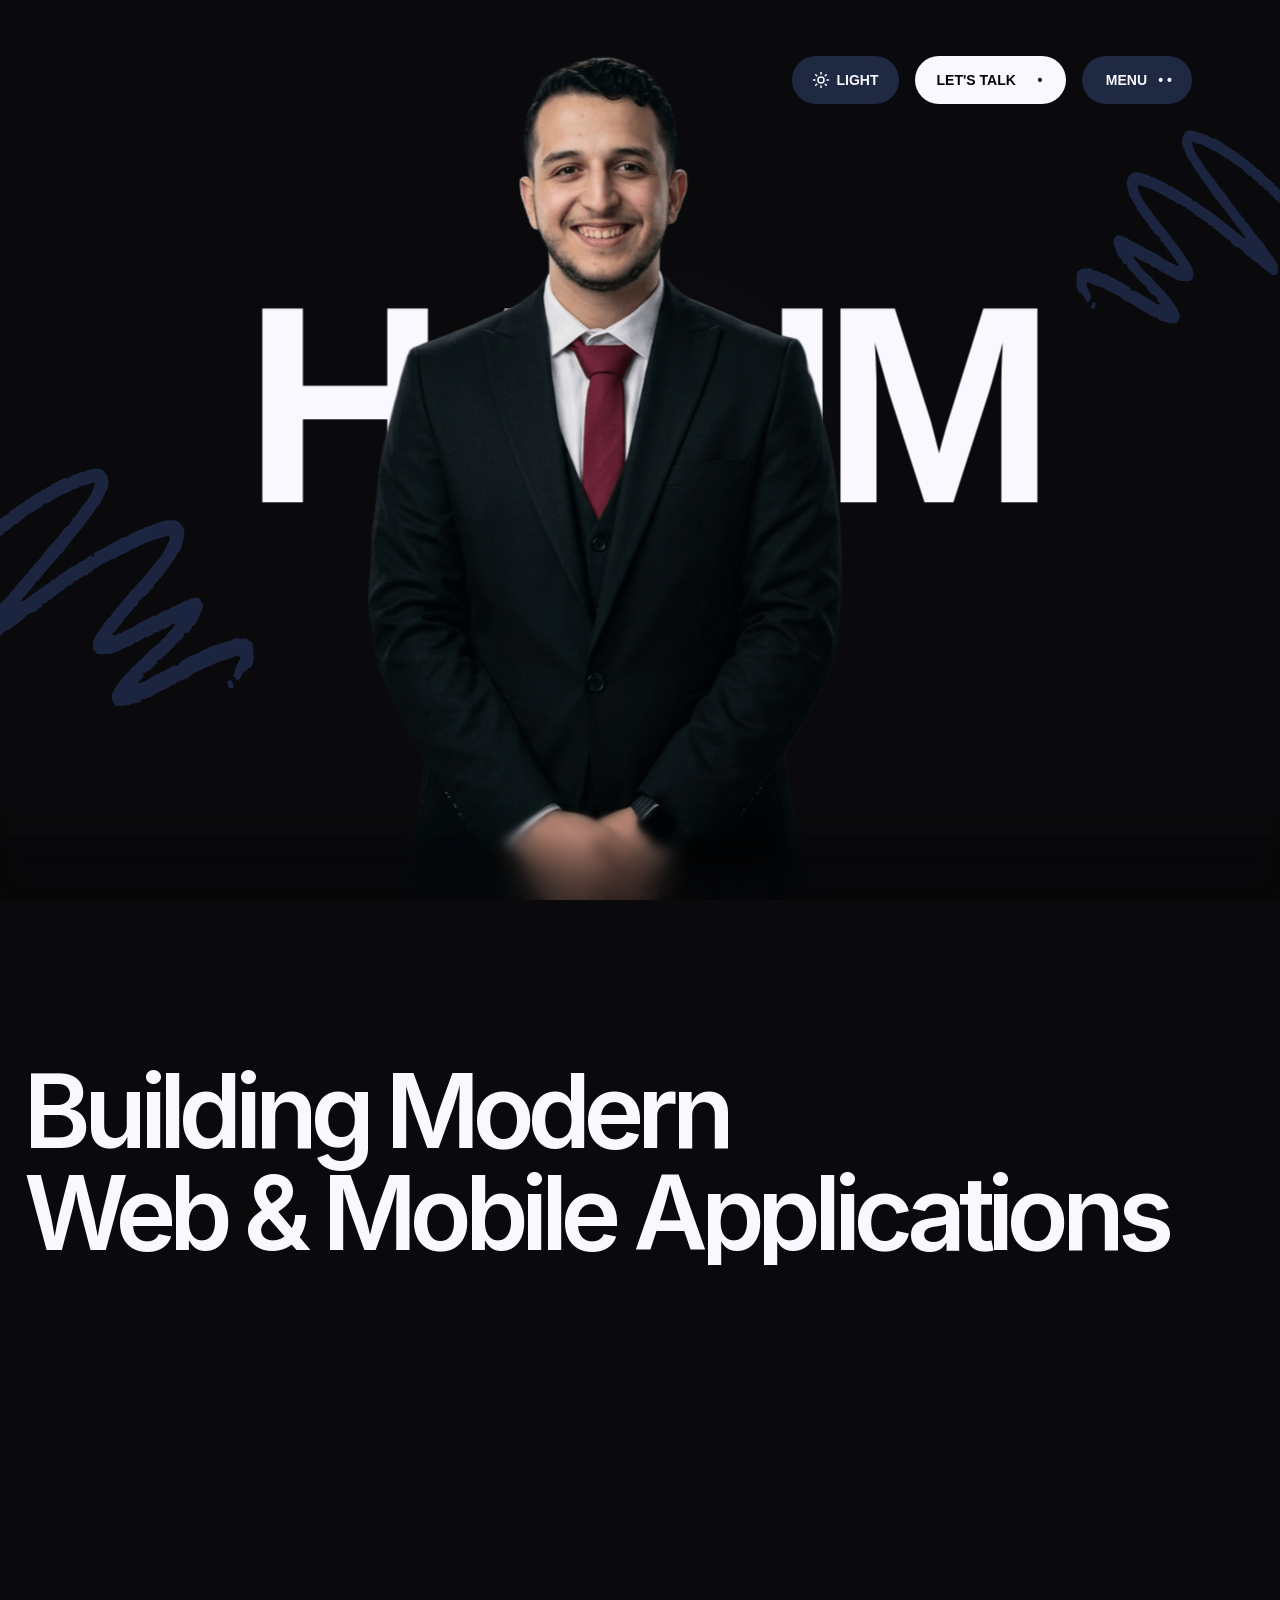
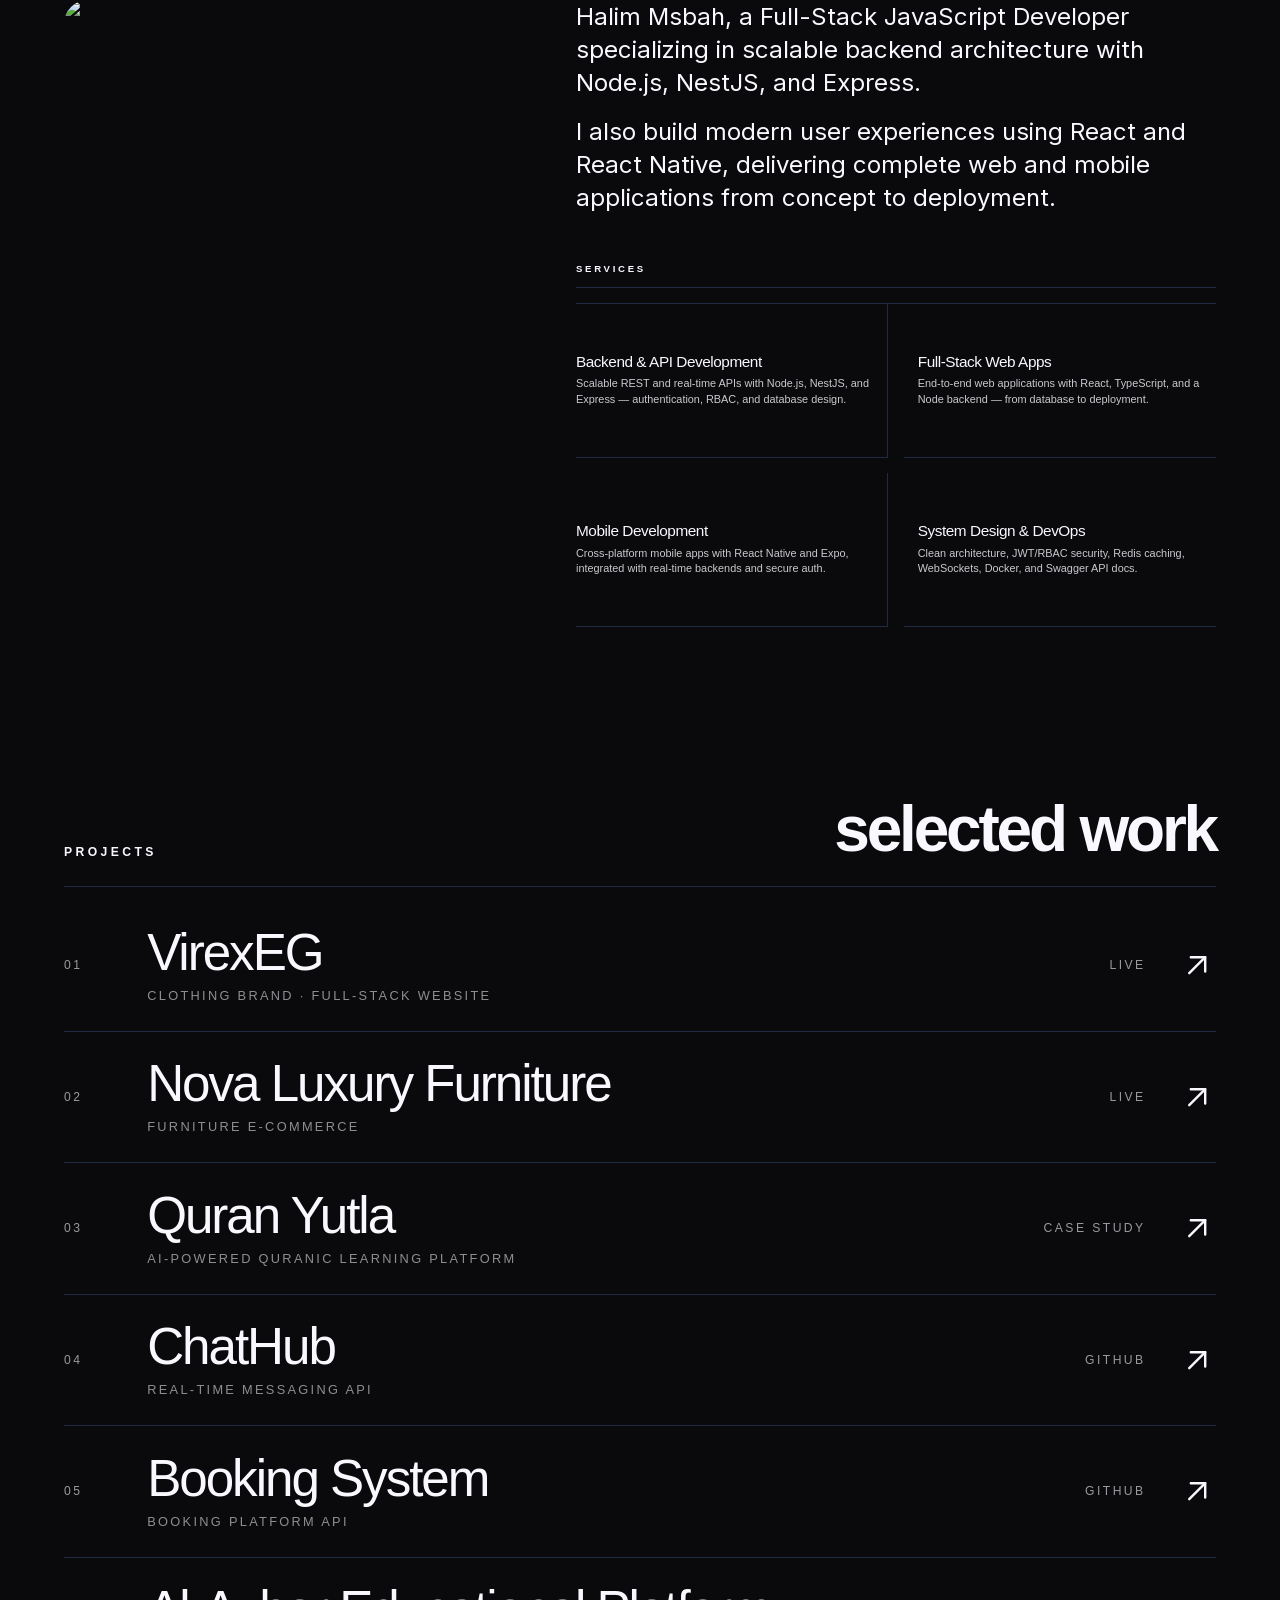
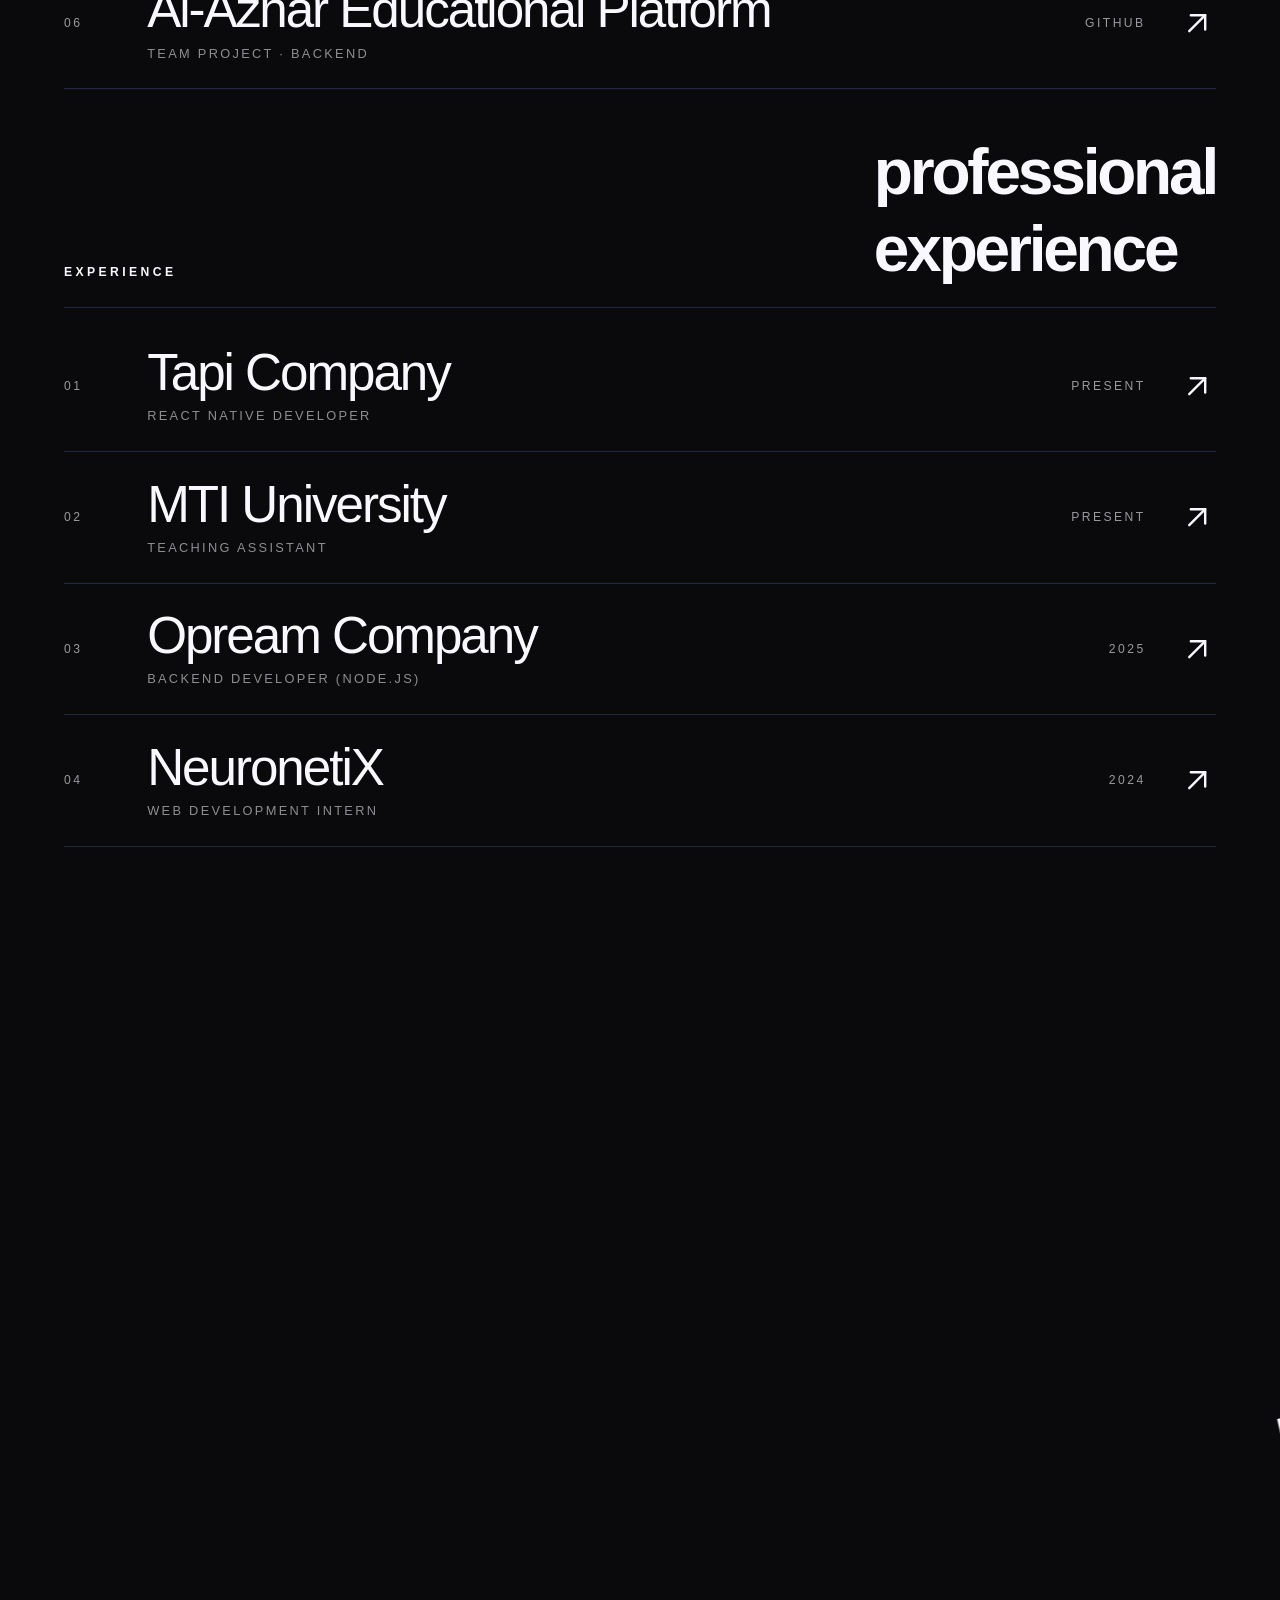
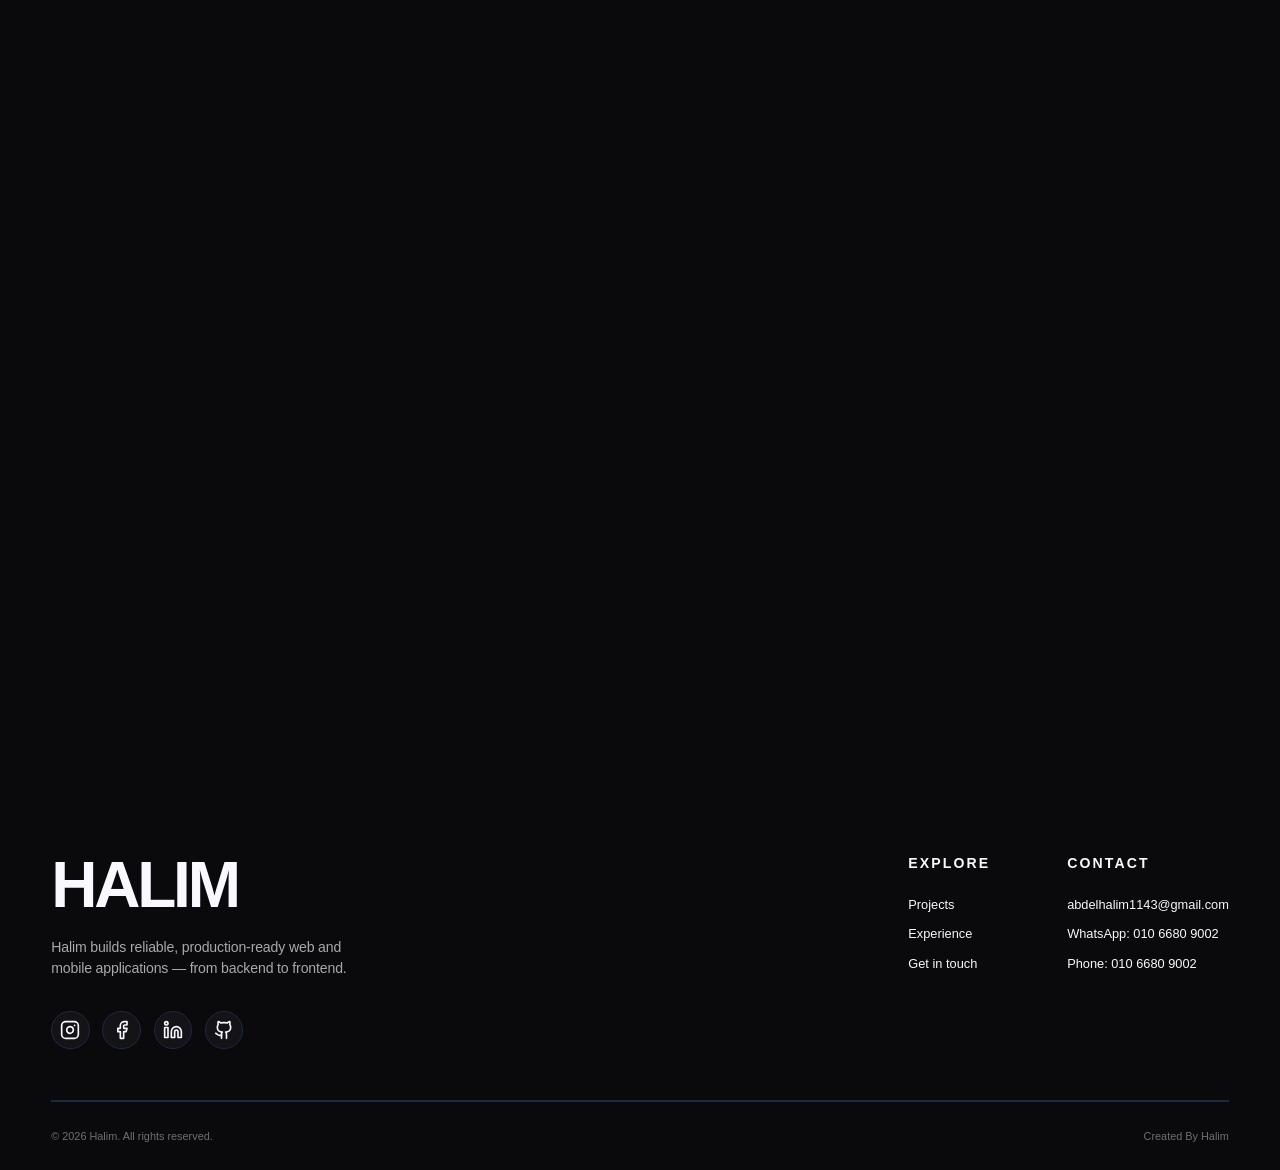
==== commit d87195c6: "Harden security headers and fix tabnabbing on external links Add vercel.json with CSP, HSTS, X-Frame" ====
--- a/index.html
+++ b/index.html
@@ -8,4 +8,4 @@
     document.documentElement.dataset.theme = 'dark';
   }
 })();
-</script><script src="/_next/static/chunks/polyfills-42372ed130431b0a.js" noModule=""></script><script defer src="/_vercel/insights/script.js"></script></head><body class="__className_8b3a0b"><!--$--><div class="bg-bg text-fg h-auto w-screen overflow-x-hidden"><div class="fixed top-0 left-0 z-[100001] w-full py-5 lg:hidden px-5"><div class="flex items-center justify-between w-full font-extrabold"><a aria-label="Home" class="tracking-wider font-semibold text-2xl cursor-pointer text-fg" style="letter-spacing:-0.03em" href="/">HALIM</a><button type="button" aria-label="Open menu" aria-expanded="false" class="nav_btn_sm flex items-center justify-center cursor-pointer"><div class="text-[0.55rem] leading-none" style="transform:rotate(0deg)">⬤ ⬤</div></button></div></div><div class="fixed inset-0 z-[100000] lg:hidden transition-opacity duration-300 opacity-0 pointer-events-none" aria-hidden="true"><div class="absolute inset-0 bg-bg"></div><div class="relative z-10 h-full w-full flex flex-col pt-24 pb-8 px-6"><nav class="flex flex-col gap-1"><a href="#" class="flex items-center justify-between py-4 border-b border-theme-border text-fg text-3xl font-semibold transition-colors duration-200 hover:text-brblue" style="letter-spacing:-0.03em;transform:translateY(20px);opacity:0;transition:transform 0.4s ease 0.05s, opacity 0.4s ease 0.05s, color 0.2s ease"><span>HOME</span><span class="text-fg-muted text-base">0<!-- -->1</span></a><a href="#about" class="flex items-center justify-between py-4 border-b border-theme-border text-fg text-3xl font-semibold transition-colors duration-200 hover:text-brblue" style="letter-spacing:-0.03em;transform:translateY(20px);opacity:0;transition:transform 0.4s ease 0.1s, opacity 0.4s ease 0.1s, color 0.2s ease"><span>ABOUT</span><span class="text-fg-muted text-base">0<!-- -->2</span></a><a href="#projects-section" class="flex items-center justify-between py-4 border-b border-theme-border text-fg text-3xl font-semibold transition-colors duration-200 hover:text-brblue" style="letter-spacing:-0.03em;transform:translateY(20px);opacity:0;transition:transform 0.4s ease 0.15000000000000002s, opacity 0.4s ease 0.15000000000000002s, color 0.2s ease"><span>WORK</span><span class="text-fg-muted text-base">0<!-- -->3</span></a><a href="#contact-section" class="flex items-center justify-between py-4 border-b border-theme-border text-fg text-3xl font-semibold transition-colors duration-200 hover:text-brblue" style="letter-spacing:-0.03em;transform:translateY(20px);opacity:0;transition:transform 0.4s ease 0.2s, opacity 0.4s ease 0.2s, color 0.2s ease"><span>CONTACT</span><span class="text-fg-muted text-base">0<!-- -->4</span></a></nav><div class="mt-auto pt-8 flex flex-col gap-3"><p class="text-fg-muted text-xs tracking-[0.2em] uppercase">Theme</p><button type="button" aria-label="Toggle theme" aria-pressed="false" class="flex items-center justify-center gap-2 border-2 border-fg text-fg rounded-full px-5 py-4 text-sm tracking-[0.2em] font-semibold cursor-pointer hover:bg-fg hover:text-bg transition-colors duration-200"><svg xmlns="http://www.w3.org/2000/svg" width="18" height="18" viewBox="0 0 24 24" fill="none" stroke="currentColor" stroke-width="2" stroke-linecap="round" stroke-linejoin="round" style="margin-right:0.4rem" aria-hidden="true"><path d="M21 12.79A9 9 0 1 1 11.21 3 7 7 0 0 0 21 12.79z"></path></svg>DARK</button><p class="text-fg-muted text-xs tracking-[0.2em] uppercase mt-2">Get in touch</p><a href="mailto:abdelhalim1143@gmail.com" class="flex items-center justify-between bg-fg text-bg rounded-full px-5 py-4 text-sm tracking-[0.2em] font-semibold"><span>EMAIL</span><span aria-hidden="true">↗</span></a><a href="https://wa.me/201066809002" target="_blank" rel="noreferrer" class="flex items-center justify-between border-2 border-fg text-fg rounded-full px-5 py-4 text-sm tracking-[0.2em] font-semibold"><span>WHATSAPP</span><span aria-hidden="true">↗</span></a></div></div></div><div class="fixed top-0 left-0 w-full px-6 lg:px-20 z-[100001] "><div class="items-start justify-between hidden lg:flex pt-14 pb-10"><div class="tracking-wider font-AeonikMedium text-4xl"><a aria-label="Home" href="/"></a></div><div class="hidden lg:flex items-center justify-around font-AeonikMedium"><div class="flex"><div style="opacity:0;transform:translate3d(0,20px,0) rotate(4deg)"><button type="button" aria-label="Toggle theme" aria-pressed="false" class="nav_btn_lg nav_btn_light flex items-center justify-center hover:bg-brblue py-6 cursor-pointer"><svg xmlns="http://www.w3.org/2000/svg" width="18" height="18" viewBox="0 0 24 24" fill="none" stroke="currentColor" stroke-width="2" stroke-linecap="round" stroke-linejoin="round" style="margin-right:0.4rem" aria-hidden="true"><path d="M21 12.79A9 9 0 1 1 11.21 3 7 7 0 0 0 21 12.79z"></path></svg>DARK</button></div><div style="opacity:0;transform:translate3d(0,20px,0) rotate(4deg)"><a href="mailto:abdelhalim1143@gmail.com" aria-label="Email abdelhalim1143@gmail.com" class="nav_btn_lg nav_btn_dark flex items-center justify-center hover:bg-brblue py-6"><span style="opacity:0;transform:translate3d(-10px,0,0)" class="opacity-0">➔</span><span style="transform:none">LET&#x27;S TALK  </span><span style="opacity:1;transform:none"> • </span></a></div><div style="opacity:0;transform:translate3d(0,20px,0) rotate(4deg)"><div class="absolute top-[4rem] right-0 w-[20rem] "><div class="rounded-xl bg-bg-alt text-fg flex flex-col font-Aeonik text-3xl p-8" style="opacity:0;transform:translate3d(0,100px,0) rotate(20deg)"><a href="#" class="flex items-center justify-between transition-colors duration-200 hover:text-brblue cursor-pointer pb-3"><span>HOME</span><span class="text-fg-muted">•</span></a><a href="#about" class="flex items-center justify-between transition-colors duration-200 hover:text-brblue cursor-pointer py-3"><span>ABOUT</span><span class="text-fg-muted">•</span></a><a href="#projects-section" class="flex items-center justify-between transition-colors duration-200 hover:text-brblue cursor-pointer py-3"><span>WORK</span><span class="text-fg-muted">•</span></a><a href="#contact-section" class="flex items-center justify-between transition-colors duration-200 hover:text-brblue cursor-pointer pt-3"><span>CONTACT</span><span class="text-fg-muted">•</span></a></div><div class="rounded-xl bg-bg-alt text-fg flex flex-col p-8 my-2" style="opacity:0;transform:translate3d(0,100px,0) rotate(-20deg)"><div class="font-Aeonik text-3xl leading-tight">Got an idea?<br/>Let&#x27;s talk.</div><div class="flex flex-col gap-2 mt-5"><a href="mailto:abdelhalim1143@gmail.com" class="flex items-center justify-between bg-fg text-bg rounded-xl px-4 py-3 text-sm tracking-widest font-semibold transition-transform duration-200 hover:-translate-y-0.5"><span>EMAIL</span><span aria-hidden="true">↗</span></a><a href="https://wa.me/201066809002" target="_blank" rel="noreferrer" class="flex items-center justify-between border-2 border-fg text-fg rounded-xl px-4 py-3 text-sm tracking-widest font-semibold transition-colors duration-200 hover:bg-accent-soft"><span>WHATSAPP</span><span aria-hidden="true">↗</span></a></div></div></div><div class="nav_btn_lg py-6 flex items-center justify-center cursor-pointer transition-colors duration-200 bg-brgray hover:bg-bg-alt"><div class="flex flex-col h-6 items-center justify-center"><div style="opacity:1;transform:translate3d(0,10px,0)">MENU  </div><div style="opacity:0;transform:translate3d(0,10px,0)">CLOSE  </div></div><div style="transform:rotate(0deg)">• •</div></div></div></div></div></div></div><div id="loader"><div id="loader-counter">0</div></div><div id="hero-section"><div id="hero-bg-fluid"><div class="liquid-ether-container "></div></div><div class="hero-layer" data-depth="0.20" style="z-index:4"><div id="hero-stroke-2"><img src="/Svg_Stroke.png" alt="" draggable="false"/></div></div><div class="hero-layer" data-depth="0.10" style="z-index:5"><div id="hero-heading"><span><span class="hero-char" style="display:inline-block">H</span><span class="hero-char" style="display:inline-block">A</span><span class="hero-char" style="display:inline-block">L</span><span class="hero-char" style="display:inline-block">I</span><span class="hero-char" style="display:inline-block">M</span></span></div></div><div class="hero-layer" data-depth="0.50" style="z-index:10"><div id="hero-img"><img src="/Portfolio_Img-4.png" alt="" draggable="false"/></div></div><div class="hero-layer" data-depth="0.30" style="z-index:11"><div id="hero-stroke-1"><img src="/Svg_Stroke.png" alt="" draggable="false"/></div></div><div class="hero-end-line"></div></div><div id="about" class="h-auto md:h-[140vh] relative mt-16 md:mt-[10rem] flex flex-col md:block pb-16 md:pb-0 gap-8 md:gap-0"><svg class="squigggle absolute top-[-10%] left-1/2 -translate-x-1/2 w-[120vw] h-full z-0" fill="none" xmlns="http://www.w3.org/2000/svg"><path d="M1588 1052.5C1563.5 1002.5 1503.4 1295.7 1413 1288.5C1300 1279.5 1318.5 976.5 1145.5 942.5C972.5 908.501 1011.5 1109.5 827 1142.5C642.5 1175.5 640.5 963.5 366 804C146.4 676.4 73.1667 792.5 64 866.5C65.5 916.5 106.8 1011.8 260 993C396 976.311 647.5 927.5 677.5 547.5C707.5 167.5 246.5 -47 82.5 66C-81.5 179 -189.5 31.5 -189.5 31.5" style="stroke-width:50;stroke-linecap:round" stroke="url(#paint0_linear_5_4)" stroke-dashoffset="-4291"></path><defs><linearGradient id="paint0_linear_5_4" x1="35" y1="-17" x2="605" y2="444" gradientUnits="userSpaceOnUse"><stop stop-color="#0016EC"></stop><stop offset="1" stop-color="#4A83FF" stop-opacity="1"></stop></linearGradient></defs></svg><h2 class="w-full z-10 relative px-4 md:px-0 md:pl-6 font-semibold text-[13vw] sm:text-[10vw] md:text-[9rem] text-center md:text-left leading-[1.1] md:leading-none overflow-hidden" style="letter-spacing:-0.07em;white-space:nowrap;font-size:clamp(1.6rem,8vw,7rem)"><div class="flex justify-center md:justify-start">Building Modern </div><div class="flex justify-center md:justify-start">Web &amp; Mobile Applications</div></h2><div class="relative md:absolute mx-auto md:mx-0 mt-4 md:mt-0 md:top-[60vh] md:left-16 md:translate-x-0 md:translate-y-0 z-30 w-[82vw] md:w-[28vw] max-w-[22rem] md:max-w-[500px] aspect-[3/4] md:aspect-[856/1024] overflow-hidden rounded-3xl" style="transform:none"><img alt="Featured portrait" fetchPriority="high" decoding="async" data-nimg="fill" class="object-cover" style="position:absolute;height:100%;width:100%;left:0;top:0;right:0;bottom:0;color:transparent" src="/_next/static/media/d7e3f658-ad2c-4625-a3eb-165e8d54403c.9d6558c1.jpg"/></div><div class="relative md:absolute md:top-[60vh] left-0 md:left-[45vw] w-full md:w-[50vw] md:-translate-x-0 md:mt-0 z-10 flex flex-col md:items-start items-center px-5 md:px-0"><div class="w-full md:w-full text-base md:text-2xl flex flex-col gap-3 md:gap-4 leading-relaxed md:leading-snug text-center md:text-left"><p>Halim Msbah, a Full-Stack JavaScript Developer specializing in scalable backend architecture with Node.js, NestJS, and Express.</p><p>I also build modern user experiences using React and React Native, delivering complete web and mobile applications from concept to deployment.</p></div><div class="about-inline-services w-full md:w-full mt-8 md:mt-12 h-auto md:h-[36vh]"><div class="about-inline-services__head"><span class="about-inline-services__label">SERVICES</span></div><div class="about-inline-services__grid"><article class="about-inline-services__item"><h4>Backend &amp; API Development</h4><p>Scalable REST and real-time APIs with Node.js, NestJS, and Express — authentication, RBAC, and database design.</p></article><article class="about-inline-services__item"><h4>Full-Stack Web Apps</h4><p>End-to-end web applications with React, TypeScript, and a Node backend — from database to deployment.</p></article><article class="about-inline-services__item"><h4>Mobile Development</h4><p>Cross-platform mobile apps with React Native and Expo, integrated with real-time backends and secure auth.</p></article><article class="about-inline-services__item"><h4>System Design &amp; DevOps</h4><p>Clean architecture, JWT/RBAC security, Redis caching, WebSockets, Docker, and Swagger API docs.</p></article></div></div></div></div><section id="projects-section"><div class="pj-head"><span class="pj-label">PROJECTS</span><h2 class="pj-title" style="white-space:nowrap"><div class="pj-title-line">selected work</div></h2></div><ul class="pj-list"><li class="pj-row"><a class="pj-link" href="/projects/virexeg/" target="_blank" rel="noreferrer"><span class="pj-num">01</span><div class="pj-meta"><span class="pj-name">VirexEG</span><span class="pj-role">Clothing Brand · Full-Stack Website</span></div><span class="pj-kind">Live</span><span class="pj-arrow" aria-hidden="true"><svg viewBox="0 0 24 24" width="100%" height="100%" fill="none" stroke="currentColor" stroke-width="1.5" stroke-linecap="round" stroke-linejoin="round"><path d="M7 17 17 7"></path><path d="M8 7h9v9"></path></svg></span></a></li><li class="pj-row"><a class="pj-link" href="/projects/nova-luxury/" target="_blank" rel="noreferrer"><span class="pj-num">02</span><div class="pj-meta"><span class="pj-name">Nova Luxury Furniture</span><span class="pj-role">Furniture E-commerce</span></div><span class="pj-kind">Live</span><span class="pj-arrow" aria-hidden="true"><svg viewBox="0 0 24 24" width="100%" height="100%" fill="none" stroke="currentColor" stroke-width="1.5" stroke-linecap="round" stroke-linejoin="round"><path d="M7 17 17 7"></path><path d="M8 7h9v9"></path></svg></span></a></li><li class="pj-row"><a class="pj-link" href="/projects/quran-yutla/" target="_blank" rel="noreferrer"><span class="pj-num">03</span><div class="pj-meta"><span class="pj-name">Quran Yutla</span><span class="pj-role">AI-Powered Quranic Learning Platform</span></div><span class="pj-kind">Case Study</span><span class="pj-arrow" aria-hidden="true"><svg viewBox="0 0 24 24" width="100%" height="100%" fill="none" stroke="currentColor" stroke-width="1.5" stroke-linecap="round" stroke-linejoin="round"><path d="M7 17 17 7"></path><path d="M8 7h9v9"></path></svg></span></a></li><li class="pj-row"><a class="pj-link" href="https://github.com/Halimmsbah/ChatHub" target="_blank" rel="noreferrer"><span class="pj-num">04</span><div class="pj-meta"><span class="pj-name">ChatHub</span><span class="pj-role">Real-Time Messaging API</span></div><span class="pj-kind">GitHub</span><span class="pj-arrow" aria-hidden="true"><svg viewBox="0 0 24 24" width="100%" height="100%" fill="none" stroke="currentColor" stroke-width="1.5" stroke-linecap="round" stroke-linejoin="round"><path d="M7 17 17 7"></path><path d="M8 7h9v9"></path></svg></span></a></li><li class="pj-row"><a class="pj-link" href="https://github.com/Halimmsbah/Booking-App" target="_blank" rel="noreferrer"><span class="pj-num">05</span><div class="pj-meta"><span class="pj-name">Booking System</span><span class="pj-role">Booking Platform API</span></div><span class="pj-kind">GitHub</span><span class="pj-arrow" aria-hidden="true"><svg viewBox="0 0 24 24" width="100%" height="100%" fill="none" stroke="currentColor" stroke-width="1.5" stroke-linecap="round" stroke-linejoin="round"><path d="M7 17 17 7"></path><path d="M8 7h9v9"></path></svg></span></a></li><li class="pj-row"><a class="pj-link" href="https://github.com/Halimmsbah" target="_blank" rel="noreferrer"><span class="pj-num">06</span><div class="pj-meta"><span class="pj-name">Al-Azhar Educational Platform</span><span class="pj-role">Team Project · Backend</span></div><span class="pj-kind">GitHub</span><span class="pj-arrow" aria-hidden="true"><svg viewBox="0 0 24 24" width="100%" height="100%" fill="none" stroke="currentColor" stroke-width="1.5" stroke-linecap="round" stroke-linejoin="round"><path d="M7 17 17 7"></path><path d="M8 7h9v9"></path></svg></span></a></li></ul><div id="ventures" class="pj-head pj-head--secondary"><span class="pj-label">EXPERIENCE</span><h2 class="pj-title" style="display:flex;flex-direction:column;gap:0.2em;perspective:1000px"><div class="pj-title-line">professional</div><div class="pj-title-line">experience</div></h2></div><ul class="pj-list"><li class="pj-row"><div class="pj-link pj-link--static"><span class="pj-num">01</span><div class="pj-meta"><span class="pj-name">Tapi Company</span><span class="pj-role">React Native Developer</span></div><span class="pj-kind">Present</span><span class="pj-arrow" aria-hidden="true"><svg viewBox="0 0 24 24" width="100%" height="100%" fill="none" stroke="currentColor" stroke-width="1.5" stroke-linecap="round" stroke-linejoin="round"><path d="M7 17 17 7"></path><path d="M8 7h9v9"></path></svg></span></div></li><li class="pj-row"><div class="pj-link pj-link--static"><span class="pj-num">02</span><div class="pj-meta"><span class="pj-name">MTI University</span><span class="pj-role">Teaching Assistant</span></div><span class="pj-kind">Present</span><span class="pj-arrow" aria-hidden="true"><svg viewBox="0 0 24 24" width="100%" height="100%" fill="none" stroke="currentColor" stroke-width="1.5" stroke-linecap="round" stroke-linejoin="round"><path d="M7 17 17 7"></path><path d="M8 7h9v9"></path></svg></span></div></li><li class="pj-row"><div class="pj-link pj-link--static"><span class="pj-num">03</span><div class="pj-meta"><span class="pj-name">Opream Company</span><span class="pj-role">Backend Developer (Node.js)</span></div><span class="pj-kind">2025</span><span class="pj-arrow" aria-hidden="true"><svg viewBox="0 0 24 24" width="100%" height="100%" fill="none" stroke="currentColor" stroke-width="1.5" stroke-linecap="round" stroke-linejoin="round"><path d="M7 17 17 7"></path><path d="M8 7h9v9"></path></svg></span></div></li><li class="pj-row"><div class="pj-link pj-link--static"><span class="pj-num">04</span><div class="pj-meta"><span class="pj-name">NeuronetiX</span><span class="pj-role">Web Development Intern</span></div><span class="pj-kind">2024</span><span class="pj-arrow" aria-hidden="true"><svg viewBox="0 0 24 24" width="100%" height="100%" fill="none" stroke="currentColor" stroke-width="1.5" stroke-linecap="round" stroke-linejoin="round"><path d="M7 17 17 7"></path><path d="M8 7h9v9"></path></svg></span></div></li></ul></section><section class="Horizontal"><div class="hs-sticky"><h3 class="Horizontal__text heading-xl"><span class="hs-word" style="display:inline-block;white-space:nowrap"><span class="hs-char" style="display:inline-block">I</span><span class="hs-char" style="display:inline-block"> </span></span><span class="hs-word" style="display:inline-block;white-space:nowrap"><span class="hs-char" style="display:inline-block">B</span><span class="hs-char" style="display:inline-block">u</span><span class="hs-char" style="display:inline-block">i</span><span class="hs-char" style="display:inline-block">l</span><span class="hs-char" style="display:inline-block">d</span><span class="hs-char" style="display:inline-block"> </span></span><span class="hs-word" style="display:inline-block;white-space:nowrap"><span class="hs-char" style="display:inline-block">M</span><span class="hs-char" style="display:inline-block">o</span><span class="hs-char" style="display:inline-block">d</span><span class="hs-char" style="display:inline-block">e</span><span class="hs-char" style="display:inline-block">r</span><span class="hs-char" style="display:inline-block">n</span><span class="hs-char" style="display:inline-block"> </span></span><span class="hs-word" style="display:inline-block;white-space:nowrap"><span class="hs-char" style="display:inline-block">W</span><span class="hs-char" style="display:inline-block">e</span><span class="hs-char" style="display:inline-block">b</span><span class="hs-char" style="display:inline-block"> </span></span><span class="hs-word" style="display:inline-block;white-space:nowrap"><span class="hs-char" style="display:inline-block">&amp;</span><span class="hs-char" style="display:inline-block"> </span></span><span class="hs-word" style="display:inline-block;white-space:nowrap"><span class="hs-char" style="display:inline-block">M</span><span class="hs-char" style="display:inline-block">o</span><span class="hs-char" style="display:inline-block">b</span><span class="hs-char" style="display:inline-block">i</span><span class="hs-char" style="display:inline-block">l</span><span class="hs-char" style="display:inline-block">e</span><span class="hs-char" style="display:inline-block"> </span></span><span class="hs-word" style="display:inline-block;white-space:nowrap"><span class="hs-char" style="display:inline-block">A</span><span class="hs-char" style="display:inline-block">p</span><span class="hs-char" style="display:inline-block">p</span><span class="hs-char" style="display:inline-block">l</span><span class="hs-char" style="display:inline-block">i</span><span class="hs-char" style="display:inline-block">c</span><span class="hs-char" style="display:inline-block">a</span><span class="hs-char" style="display:inline-block">t</span><span class="hs-char" style="display:inline-block">i</span><span class="hs-char" style="display:inline-block">o</span><span class="hs-char" style="display:inline-block">n</span><span class="hs-char" style="display:inline-block">s</span><span class="hs-char" style="display:inline-block">.</span></span></h3></div></section><section id="contact-section"><div id="ct-eyebrow"><span class="ct-char" style="display:inline-block">h</span><span class="ct-char" style="display:inline-block">a</span><span class="ct-char" style="display:inline-block">v</span><span class="ct-char" style="display:inline-block">e</span><span class="ct-char" style="display:inline-block"> </span><span class="ct-char" style="display:inline-block">a</span><span class="ct-char" style="display:inline-block"> </span><span class="ct-char" style="display:inline-block">p</span><span class="ct-char" style="display:inline-block">r</span><span class="ct-char" style="display:inline-block">o</span><span class="ct-char" style="display:inline-block">j</span><span class="ct-char" style="display:inline-block">e</span><span class="ct-char" style="display:inline-block">c</span><span class="ct-char" style="display:inline-block">t</span><span class="ct-char" style="display:inline-block"> </span><span class="ct-char" style="display:inline-block">i</span><span class="ct-char" style="display:inline-block">n</span><span class="ct-char" style="display:inline-block"> </span><span class="ct-char" style="display:inline-block">m</span><span class="ct-char" style="display:inline-block">i</span><span class="ct-char" style="display:inline-block">n</span><span class="ct-char" style="display:inline-block">d</span><span class="ct-char" style="display:inline-block">?</span></div><h2 id="ct-headline" style="white-space:nowrap"><span class="ct-char" style="display:inline-block">l</span><span class="ct-char" style="display:inline-block">e</span><span class="ct-char" style="display:inline-block">t</span><span class="ct-char" style="display:inline-block">&#x27;</span><span class="ct-char" style="display:inline-block">s</span><span class="ct-char" style="display:inline-block"> </span><span class="ct-char" style="display:inline-block">t</span><span class="ct-char" style="display:inline-block">a</span><span class="ct-char" style="display:inline-block">l</span><span class="ct-char" style="display:inline-block">k</span><span class="ct-char" style="display:inline-block">.</span></h2><a id="ct-email" href="mailto:abdelhalim1143@gmail.com" aria-label="Email abdelhalim1143@gmail.com">abdelhalim1143@gmail.com</a><div id="ct-actions"><a id="ct-btn" href="mailto:abdelhalim1143@gmail.com"><span>SAY HELLO</span><svg width="18" height="18" viewBox="0 0 24 24" fill="none" stroke="currentColor" stroke-width="2" stroke-linecap="round" stroke-linejoin="round" aria-hidden="true"><path d="M7 17 17 7"></path><path d="M7 7h10v10"></path></svg></a><a id="ct-btn-secondary" href="https://wa.me/201066809002" target="_blank" rel="noreferrer"><span>WHATSAPP</span><svg width="18" height="18" viewBox="0 0 24 24" fill="none" stroke="currentColor" stroke-width="2" stroke-linecap="round" stroke-linejoin="round" aria-hidden="true"><path d="M7 17 17 7"></path><path d="M7 7h10v10"></path></svg></a></div></section><footer id="main-footer"><div class="footer-top"><div class="footer-brand"><h1 class="f-logo">HALIM</h1><p class="f-desc">Halim builds reliable, production-ready web and <br/>mobile applications — from backend to frontend.</p><div class="f-socials"><a href="https://www.instagram.com/halimmsbah/?hl=en" target="_blank" rel="noreferrer" aria-label="Instagram"><svg xmlns="http://www.w3.org/2000/svg" width="20" height="20" viewBox="0 0 24 24" fill="none" stroke="currentColor" stroke-width="2" stroke-linecap="round" stroke-linejoin="round"><rect width="20" height="20" x="2" y="2" rx="5" ry="5"></rect><path d="M16 11.37A4 4 0 1 1 12.63 8 4 4 0 0 1 16 11.37z"></path><line x1="17.5" x2="17.51" y1="6.5" y2="6.5"></line></svg></a><a href="https://web.facebook.com/Halimmsbah?locale=ar_AR" target="_blank" rel="noreferrer" aria-label="Facebook"><svg xmlns="http://www.w3.org/2000/svg" width="20" height="20" viewBox="0 0 24 24" fill="none" stroke="currentColor" stroke-width="2" stroke-linecap="round" stroke-linejoin="round"><path d="M18 2h-3a5 5 0 0 0-5 5v3H7v4h3v8h4v-8h3l1-4h-4V7a1 1 0 0 1 1-1h3z"></path></svg></a><a href="https://www.linkedin.com/in/abdelhalim-msbah-124069253/" target="_blank" rel="noreferrer" aria-label="LinkedIn"><svg xmlns="http://www.w3.org/2000/svg" width="20" height="20" viewBox="0 0 24 24" fill="none" stroke="currentColor" stroke-width="2" stroke-linecap="round" stroke-linejoin="round"><path d="M16 8a6 6 0 0 1 6 6v7h-4v-7a2 2 0 0 0-4 0v7h-4v-7a6 6 0 0 1 6-6z"></path><rect width="4" height="12" x="2" y="9"></rect><circle cx="4" cy="4" r="2"></circle></svg></a><a href="https://github.com/Halimmsbah" target="_blank" rel="noreferrer" aria-label="GitHub"><svg xmlns="http://www.w3.org/2000/svg" width="20" height="20" viewBox="0 0 24 24" fill="none" stroke="currentColor" stroke-width="2" stroke-linecap="round" stroke-linejoin="round"><path d="M15 22v-4a4.8 4.8 0 0 0-1-3.5c3 0 6-2 6-5.5.08-1.25-.27-2.48-1-3.5.28-1.15.28-2.35 0-3.5 0 0-1 0-3 1.5-2.64-.5-5.36-.5-8 0C6 2 5 2 5 2c-.3 1.15-.3 2.35 0 3.5A5.4 5.4 0 0 0 4 9c0 3.5 3 5.5 6 5.5-.39.49-.68 1.05-.85 1.65-.17.6-.22 1.23-.15 1.85v4"></path><path d="M9 18c-4.51 2-5-2-7-2"></path></svg></a></div></div><div class="footer-links"><div class="f-col"><h3>EXPLORE</h3><a href="#projects-section">Projects</a><a href="#ventures">Experience</a><a href="#contact-section">Get in touch</a></div><div class="f-col"><h3>CONTACT</h3><a href="mailto:abdelhalim1143@gmail.com">abdelhalim1143@gmail.com</a><a href="https://wa.me/201066809002" target="_blank" rel="noreferrer">WhatsApp: 010 6680 9002</a><a href="tel:+201066809002">Phone: 010 6680 9002</a></div></div></div><div class="footer-bottom"><p>© <!-- -->2026<!-- --> Halim. All rights reserved.</p><p>Created By Halim</p></div></footer><div aria-hidden="true" style="position:fixed;inset:0;pointer-events:none;z-index:99999"><div class="gradual-blur gradual-blur-parent " style="position:absolute;pointer-events:none;opacity:1;z-index:1;height:6rem;width:100%;bottom:0;left:0;right:0"><div class="gradual-blur-inner" style="position:relative;width:100%;height:100%"><div style="position:absolute;inset:0;mask-image:linear-gradient(to bottom, transparent 0%, black 16.7%, black 33.3%, transparent 50%);-webkit-mask-image:linear-gradient(to bottom, transparent 0%, black 16.7%, black 33.3%, transparent 50%);backdrop-filter:blur(0.181rem);-webkit-backdrop-filter:blur(0.181rem);opacity:0.9"></div><div style="position:absolute;inset:0;mask-image:linear-gradient(to bottom, transparent 16.7%, black 33.3%, black 50%, transparent 66.7%);-webkit-mask-image:linear-gradient(to bottom, transparent 16.7%, black 33.3%, black 50%, transparent 66.7%);backdrop-filter:blur(0.319rem);-webkit-backdrop-filter:blur(0.319rem);opacity:0.9"></div><div style="position:absolute;inset:0;mask-image:linear-gradient(to bottom, transparent 33.3%, black 50%, black 66.7%, transparent 83.3%);-webkit-mask-image:linear-gradient(to bottom, transparent 33.3%, black 50%, black 66.7%, transparent 83.3%);backdrop-filter:blur(0.500rem);-webkit-backdrop-filter:blur(0.500rem);opacity:0.9"></div><div style="position:absolute;inset:0;mask-image:linear-gradient(to bottom, transparent 50%, black 66.7%, black 83.3%, transparent 100%);-webkit-mask-image:linear-gradient(to bottom, transparent 50%, black 66.7%, black 83.3%, transparent 100%);backdrop-filter:blur(0.681rem);-webkit-backdrop-filter:blur(0.681rem);opacity:0.9"></div><div style="position:absolute;inset:0;mask-image:linear-gradient(to bottom, transparent 66.7%, black 83.3%, black 100%);-webkit-mask-image:linear-gradient(to bottom, transparent 66.7%, black 83.3%, black 100%);backdrop-filter:blur(0.819rem);-webkit-backdrop-filter:blur(0.819rem);opacity:0.9"></div><div style="position:absolute;inset:0;mask-image:linear-gradient(to bottom, transparent 83.3%, black 100%);-webkit-mask-image:linear-gradient(to bottom, transparent 83.3%, black 100%);backdrop-filter:blur(0.875rem);-webkit-backdrop-filter:blur(0.875rem);opacity:0.9"></div></div></div></div></div><!--/$--><script data-cfasync="false" src="/cdn-cgi/scripts/5c5dd728/cloudflare-static/email-decode.min.js"></script><script src="/_next/static/chunks/webpack-51fd88904cb727a4.js" async=""></script><script>(self.__next_f=self.__next_f||[]).push([0]);self.__next_f.push([2,null])</script><script>self.__next_f.push([1,"1:HL[\"/_next/static/media/e4af272ccee01ff0-s.p.woff2\",\"font\",{\"crossOrigin\":\"\",\"type\":\"font/woff2\"}]\n2:HL[\"/_next/static/css/f23457f5d2fcbbe9.css\",\"style\"]\n3:HL[\"/_next/static/css/5d00af4f8243bc3b.css\",\"style\"]\n"])</script><script>self.__next_f.push([1,"4:I[2846,[],\"\"]\n6:I[9107,[],\"ClientPageRoot\"]\n7:I[7057,[\"689\",\"static/chunks/b536a0f1-ac849d69fdb5e5a5.js\",\"922\",\"static/chunks/c15bf2b0-19ff368ffb2158b2.js\",\"90\",\"static/chunks/90-edf0309097420f80.js\",\"898\",\"static/chunks/898-c90d972335443fe6.js\",\"123\",\"static/chunks/123-94c5fc3eafb35863.js\",\"931\",\"static/chunks/app/page-c58870aa1b0ae101.js\"],\"default\",1]\n8:I[4707,[],\"\"]\n9:I[6423,[],\"\"]\nb:I[1060,[],\"\"]\nc:[]\n"])</script><script>self.__next_f.push([1,"0:[\"$\",\"$L4\",null,{\"buildId\":\"VLRolFgP-3DTdpRp677Wd\",\"assetPrefix\":\"\",\"urlParts\":[\"\",\"\"],\"initialTree\":[\"\",{\"children\":[\"__PAGE__\",{}]},\"$undefined\",\"$undefined\",true],\"initialSeedData\":[\"\",{\"children\":[\"__PAGE__\",{},[[\"$L5\",[\"$\",\"$L6\",null,{\"props\":{\"params\":{},\"searchParams\":{}},\"Component\":\"$7\"}],[[\"$\",\"link\",\"0\",{\"rel\":\"stylesheet\",\"href\":\"/_next/static/css/5d00af4f8243bc3b.css\",\"precedence\":\"next\",\"crossOrigin\":\"$undefined\"}]]],null],null]},[[[[\"$\",\"link\",\"0\",{\"rel\":\"stylesheet\",\"href\":\"/_next/static/css/f23457f5d2fcbbe9.css\",\"precedence\":\"next\",\"crossOrigin\":\"$undefined\"}]],[\"$\",\"html\",null,{\"lang\":\"en\",\"className\":\"__variable_8b3a0b\",\"data-theme\":\"dark\",\"children\":[[\"$\",\"head\",null,{\"children\":[[\"$\",\"meta\",null,{\"name\":\"viewport\",\"content\":\"width=device-width, initial-scale=1\"}],[\"$\",\"script\",null,{\"dangerouslySetInnerHTML\":{\"__html\":\"\\n(function () {\\n  try {\\n    var saved = localStorage.getItem('theme');\\n    var theme = saved === 'light' ? 'light' : 'dark';\\n    document.documentElement.dataset.theme = theme;\\n  } catch (e) {\\n    document.documentElement.dataset.theme = 'dark';\\n  }\\n})();\\n\"}}]]}],[\"$\",\"body\",null,{\"className\":\"__className_8b3a0b\",\"children\":[\"$\",\"$L8\",null,{\"parallelRouterKey\":\"children\",\"segmentPath\":[\"children\"],\"error\":\"$undefined\",\"errorStyles\":\"$undefined\",\"errorScripts\":\"$undefined\",\"template\":[\"$\",\"$L9\",null,{}],\"templateStyles\":\"$undefined\",\"templateScripts\":\"$undefined\",\"notFound\":[[\"$\",\"title\",null,{\"children\":\"404: This page could not be found.\"}],[\"$\",\"div\",null,{\"style\":{\"fontFamily\":\"system-ui,\\\"Segoe UI\\\",Roboto,Helvetica,Arial,sans-serif,\\\"Apple Color Emoji\\\",\\\"Segoe UI Emoji\\\"\",\"height\":\"100vh\",\"textAlign\":\"center\",\"display\":\"flex\",\"flexDirection\":\"column\",\"alignItems\":\"center\",\"justifyContent\":\"center\"},\"children\":[\"$\",\"div\",null,{\"children\":[[\"$\",\"style\",null,{\"dangerouslySetInnerHTML\":{\"__html\":\"body{color:#000;background:#fff;margin:0}.next-error-h1{border-right:1px solid rgba(0,0,0,.3)}@media (prefers-color-scheme:dark){body{color:#fff;background:#000}.next-error-h1{border-right:1px solid rgba(255,255,255,.3)}}\"}}],[\"$\",\"h1\",null,{\"className\":\"next-error-h1\",\"style\":{\"display\":\"inline-block\",\"margin\":\"0 20px 0 0\",\"padding\":\"0 23px 0 0\",\"fontSize\":24,\"fontWeight\":500,\"verticalAlign\":\"top\",\"lineHeight\":\"49px\"},\"children\":\"404\"}],[\"$\",\"div\",null,{\"style\":{\"display\":\"inline-block\"},\"children\":[\"$\",\"h2\",null,{\"style\":{\"fontSize\":14,\"fontWeight\":400,\"lineHeight\":\"49px\",\"margin\":0},\"children\":\"This page could not be found.\"}]}]]}]}]],\"notFoundStyles\":[]}]}]]}]],null],null],\"couldBeIntercepted\":false,\"initialHead\":[null,\"$La\"],\"globalErrorComponent\":\"$b\",\"missingSlots\":\"$Wc\"}]\n"])</script><script>self.__next_f.push([1,"a:[[\"$\",\"meta\",\"0\",{\"name\":\"viewport\",\"content\":\"width=device-width, initial-scale=1\"}],[\"$\",\"meta\",\"1\",{\"charSet\":\"utf-8\"}],[\"$\",\"title\",\"2\",{\"children\":\"HALIM\"}],[\"$\",\"meta\",\"3\",{\"name\":\"description\",\"content\":\"Abdelhalim Msbah — Full-Stack Developer. Node.js, NestJS, React and React Native.\"}],[\"$\",\"link\",\"4\",{\"rel\":\"icon\",\"href\":\"/icon.png\"}],[\"$\",\"meta\",\"5\",{\"name\":\"next-size-adjust\"}]]\n5:null\n"])</script></body></html>+</script><script src="/_next/static/chunks/polyfills-42372ed130431b0a.js" noModule=""></script><script defer src="/_vercel/insights/script.js"></script></head><body class="__className_8b3a0b"><!--$--><div class="bg-bg text-fg h-auto w-screen overflow-x-hidden"><div class="fixed top-0 left-0 z-[100001] w-full py-5 lg:hidden px-5"><div class="flex items-center justify-between w-full font-extrabold"><a aria-label="Home" class="tracking-wider font-semibold text-2xl cursor-pointer text-fg" style="letter-spacing:-0.03em" href="/">HALIM</a><button type="button" aria-label="Open menu" aria-expanded="false" class="nav_btn_sm flex items-center justify-center cursor-pointer"><div class="text-[0.55rem] leading-none" style="transform:rotate(0deg)">⬤ ⬤</div></button></div></div><div class="fixed inset-0 z-[100000] lg:hidden transition-opacity duration-300 opacity-0 pointer-events-none" aria-hidden="true"><div class="absolute inset-0 bg-bg"></div><div class="relative z-10 h-full w-full flex flex-col pt-24 pb-8 px-6"><nav class="flex flex-col gap-1"><a href="#" class="flex items-center justify-between py-4 border-b border-theme-border text-fg text-3xl font-semibold transition-colors duration-200 hover:text-brblue" style="letter-spacing:-0.03em;transform:translateY(20px);opacity:0;transition:transform 0.4s ease 0.05s, opacity 0.4s ease 0.05s, color 0.2s ease"><span>HOME</span><span class="text-fg-muted text-base">0<!-- -->1</span></a><a href="#about" class="flex items-center justify-between py-4 border-b border-theme-border text-fg text-3xl font-semibold transition-colors duration-200 hover:text-brblue" style="letter-spacing:-0.03em;transform:translateY(20px);opacity:0;transition:transform 0.4s ease 0.1s, opacity 0.4s ease 0.1s, color 0.2s ease"><span>ABOUT</span><span class="text-fg-muted text-base">0<!-- -->2</span></a><a href="#projects-section" class="flex items-center justify-between py-4 border-b border-theme-border text-fg text-3xl font-semibold transition-colors duration-200 hover:text-brblue" style="letter-spacing:-0.03em;transform:translateY(20px);opacity:0;transition:transform 0.4s ease 0.15000000000000002s, opacity 0.4s ease 0.15000000000000002s, color 0.2s ease"><span>WORK</span><span class="text-fg-muted text-base">0<!-- -->3</span></a><a href="#contact-section" class="flex items-center justify-between py-4 border-b border-theme-border text-fg text-3xl font-semibold transition-colors duration-200 hover:text-brblue" style="letter-spacing:-0.03em;transform:translateY(20px);opacity:0;transition:transform 0.4s ease 0.2s, opacity 0.4s ease 0.2s, color 0.2s ease"><span>CONTACT</span><span class="text-fg-muted text-base">0<!-- -->4</span></a></nav><div class="mt-auto pt-8 flex flex-col gap-3"><p class="text-fg-muted text-xs tracking-[0.2em] uppercase">Theme</p><button type="button" aria-label="Toggle theme" aria-pressed="false" class="flex items-center justify-center gap-2 border-2 border-fg text-fg rounded-full px-5 py-4 text-sm tracking-[0.2em] font-semibold cursor-pointer hover:bg-fg hover:text-bg transition-colors duration-200"><svg xmlns="http://www.w3.org/2000/svg" width="18" height="18" viewBox="0 0 24 24" fill="none" stroke="currentColor" stroke-width="2" stroke-linecap="round" stroke-linejoin="round" style="margin-right:0.4rem" aria-hidden="true"><path d="M21 12.79A9 9 0 1 1 11.21 3 7 7 0 0 0 21 12.79z"></path></svg>DARK</button><p class="text-fg-muted text-xs tracking-[0.2em] uppercase mt-2">Get in touch</p><a href="mailto:abdelhalim1143@gmail.com" class="flex items-center justify-between bg-fg text-bg rounded-full px-5 py-4 text-sm tracking-[0.2em] font-semibold"><span>EMAIL</span><span aria-hidden="true">↗</span></a><a href="https://wa.me/201066809002" target="_blank" rel="noopener noreferrer" class="flex items-center justify-between border-2 border-fg text-fg rounded-full px-5 py-4 text-sm tracking-[0.2em] font-semibold"><span>WHATSAPP</span><span aria-hidden="true">↗</span></a></div></div></div><div class="fixed top-0 left-0 w-full px-6 lg:px-20 z-[100001] "><div class="items-start justify-between hidden lg:flex pt-14 pb-10"><div class="tracking-wider font-AeonikMedium text-4xl"><a aria-label="Home" href="/"></a></div><div class="hidden lg:flex items-center justify-around font-AeonikMedium"><div class="flex"><div style="opacity:0;transform:translate3d(0,20px,0) rotate(4deg)"><button type="button" aria-label="Toggle theme" aria-pressed="false" class="nav_btn_lg nav_btn_light flex items-center justify-center hover:bg-brblue py-6 cursor-pointer"><svg xmlns="http://www.w3.org/2000/svg" width="18" height="18" viewBox="0 0 24 24" fill="none" stroke="currentColor" stroke-width="2" stroke-linecap="round" stroke-linejoin="round" style="margin-right:0.4rem" aria-hidden="true"><path d="M21 12.79A9 9 0 1 1 11.21 3 7 7 0 0 0 21 12.79z"></path></svg>DARK</button></div><div style="opacity:0;transform:translate3d(0,20px,0) rotate(4deg)"><a href="mailto:abdelhalim1143@gmail.com" aria-label="Email abdelhalim1143@gmail.com" class="nav_btn_lg nav_btn_dark flex items-center justify-center hover:bg-brblue py-6"><span style="opacity:0;transform:translate3d(-10px,0,0)" class="opacity-0">➔</span><span style="transform:none">LET&#x27;S TALK  </span><span style="opacity:1;transform:none"> • </span></a></div><div style="opacity:0;transform:translate3d(0,20px,0) rotate(4deg)"><div class="absolute top-[4rem] right-0 w-[20rem] "><div class="rounded-xl bg-bg-alt text-fg flex flex-col font-Aeonik text-3xl p-8" style="opacity:0;transform:translate3d(0,100px,0) rotate(20deg)"><a href="#" class="flex items-center justify-between transition-colors duration-200 hover:text-brblue cursor-pointer pb-3"><span>HOME</span><span class="text-fg-muted">•</span></a><a href="#about" class="flex items-center justify-between transition-colors duration-200 hover:text-brblue cursor-pointer py-3"><span>ABOUT</span><span class="text-fg-muted">•</span></a><a href="#projects-section" class="flex items-center justify-between transition-colors duration-200 hover:text-brblue cursor-pointer py-3"><span>WORK</span><span class="text-fg-muted">•</span></a><a href="#contact-section" class="flex items-center justify-between transition-colors duration-200 hover:text-brblue cursor-pointer pt-3"><span>CONTACT</span><span class="text-fg-muted">•</span></a></div><div class="rounded-xl bg-bg-alt text-fg flex flex-col p-8 my-2" style="opacity:0;transform:translate3d(0,100px,0) rotate(-20deg)"><div class="font-Aeonik text-3xl leading-tight">Got an idea?<br/>Let&#x27;s talk.</div><div class="flex flex-col gap-2 mt-5"><a href="mailto:abdelhalim1143@gmail.com" class="flex items-center justify-between bg-fg text-bg rounded-xl px-4 py-3 text-sm tracking-widest font-semibold transition-transform duration-200 hover:-translate-y-0.5"><span>EMAIL</span><span aria-hidden="true">↗</span></a><a href="https://wa.me/201066809002" target="_blank" rel="noopener noreferrer" class="flex items-center justify-between border-2 border-fg text-fg rounded-xl px-4 py-3 text-sm tracking-widest font-semibold transition-colors duration-200 hover:bg-accent-soft"><span>WHATSAPP</span><span aria-hidden="true">↗</span></a></div></div></div><div class="nav_btn_lg py-6 flex items-center justify-center cursor-pointer transition-colors duration-200 bg-brgray hover:bg-bg-alt"><div class="flex flex-col h-6 items-center justify-center"><div style="opacity:1;transform:translate3d(0,10px,0)">MENU  </div><div style="opacity:0;transform:translate3d(0,10px,0)">CLOSE  </div></div><div style="transform:rotate(0deg)">• •</div></div></div></div></div></div></div><div id="loader"><div id="loader-counter">0</div></div><div id="hero-section"><div id="hero-bg-fluid"><div class="liquid-ether-container "></div></div><div class="hero-layer" data-depth="0.20" style="z-index:4"><div id="hero-stroke-2"><img src="/Svg_Stroke.png" alt="" draggable="false"/></div></div><div class="hero-layer" data-depth="0.10" style="z-index:5"><div id="hero-heading"><span><span class="hero-char" style="display:inline-block">H</span><span class="hero-char" style="display:inline-block">A</span><span class="hero-char" style="display:inline-block">L</span><span class="hero-char" style="display:inline-block">I</span><span class="hero-char" style="display:inline-block">M</span></span></div></div><div class="hero-layer" data-depth="0.50" style="z-index:10"><div id="hero-img"><img src="/Portfolio_Img-4.png" alt="" draggable="false"/></div></div><div class="hero-layer" data-depth="0.30" style="z-index:11"><div id="hero-stroke-1"><img src="/Svg_Stroke.png" alt="" draggable="false"/></div></div><div class="hero-end-line"></div></div><div id="about" class="h-auto md:h-[140vh] relative mt-16 md:mt-[10rem] flex flex-col md:block pb-16 md:pb-0 gap-8 md:gap-0"><svg class="squigggle absolute top-[-10%] left-1/2 -translate-x-1/2 w-[120vw] h-full z-0" fill="none" xmlns="http://www.w3.org/2000/svg"><path d="M1588 1052.5C1563.5 1002.5 1503.4 1295.7 1413 1288.5C1300 1279.5 1318.5 976.5 1145.5 942.5C972.5 908.501 1011.5 1109.5 827 1142.5C642.5 1175.5 640.5 963.5 366 804C146.4 676.4 73.1667 792.5 64 866.5C65.5 916.5 106.8 1011.8 260 993C396 976.311 647.5 927.5 677.5 547.5C707.5 167.5 246.5 -47 82.5 66C-81.5 179 -189.5 31.5 -189.5 31.5" style="stroke-width:50;stroke-linecap:round" stroke="url(#paint0_linear_5_4)" stroke-dashoffset="-4291"></path><defs><linearGradient id="paint0_linear_5_4" x1="35" y1="-17" x2="605" y2="444" gradientUnits="userSpaceOnUse"><stop stop-color="#0016EC"></stop><stop offset="1" stop-color="#4A83FF" stop-opacity="1"></stop></linearGradient></defs></svg><h2 class="w-full z-10 relative px-4 md:px-0 md:pl-6 font-semibold text-[13vw] sm:text-[10vw] md:text-[9rem] text-center md:text-left leading-[1.1] md:leading-none overflow-hidden" style="letter-spacing:-0.07em;white-space:nowrap;font-size:clamp(1.6rem,8vw,7rem)"><div class="flex justify-center md:justify-start">Building Modern </div><div class="flex justify-center md:justify-start">Web &amp; Mobile Applications</div></h2><div class="relative md:absolute mx-auto md:mx-0 mt-4 md:mt-0 md:top-[60vh] md:left-16 md:translate-x-0 md:translate-y-0 z-30 w-[82vw] md:w-[28vw] max-w-[22rem] md:max-w-[500px] aspect-[3/4] md:aspect-[856/1024] overflow-hidden rounded-3xl" style="transform:none"><img alt="Featured portrait" fetchPriority="high" decoding="async" data-nimg="fill" class="object-cover" style="position:absolute;height:100%;width:100%;left:0;top:0;right:0;bottom:0;color:transparent" src="/_next/static/media/d7e3f658-ad2c-4625-a3eb-165e8d54403c.9d6558c1.jpg"/></div><div class="relative md:absolute md:top-[60vh] left-0 md:left-[45vw] w-full md:w-[50vw] md:-translate-x-0 md:mt-0 z-10 flex flex-col md:items-start items-center px-5 md:px-0"><div class="w-full md:w-full text-base md:text-2xl flex flex-col gap-3 md:gap-4 leading-relaxed md:leading-snug text-center md:text-left"><p>Halim Msbah, a Full-Stack JavaScript Developer specializing in scalable backend architecture with Node.js, NestJS, and Express.</p><p>I also build modern user experiences using React and React Native, delivering complete web and mobile applications from concept to deployment.</p></div><div class="about-inline-services w-full md:w-full mt-8 md:mt-12 h-auto md:h-[36vh]"><div class="about-inline-services__head"><span class="about-inline-services__label">SERVICES</span></div><div class="about-inline-services__grid"><article class="about-inline-services__item"><h4>Backend &amp; API Development</h4><p>Scalable REST and real-time APIs with Node.js, NestJS, and Express — authentication, RBAC, and database design.</p></article><article class="about-inline-services__item"><h4>Full-Stack Web Apps</h4><p>End-to-end web applications with React, TypeScript, and a Node backend — from database to deployment.</p></article><article class="about-inline-services__item"><h4>Mobile Development</h4><p>Cross-platform mobile apps with React Native and Expo, integrated with real-time backends and secure auth.</p></article><article class="about-inline-services__item"><h4>System Design &amp; DevOps</h4><p>Clean architecture, JWT/RBAC security, Redis caching, WebSockets, Docker, and Swagger API docs.</p></article></div></div></div></div><section id="projects-section"><div class="pj-head"><span class="pj-label">PROJECTS</span><h2 class="pj-title" style="white-space:nowrap"><div class="pj-title-line">selected work</div></h2></div><ul class="pj-list"><li class="pj-row"><a class="pj-link" href="/projects/virexeg/" target="_blank" rel="noopener noreferrer"><span class="pj-num">01</span><div class="pj-meta"><span class="pj-name">VirexEG</span><span class="pj-role">Clothing Brand · Full-Stack Website</span></div><span class="pj-kind">Live</span><span class="pj-arrow" aria-hidden="true"><svg viewBox="0 0 24 24" width="100%" height="100%" fill="none" stroke="currentColor" stroke-width="1.5" stroke-linecap="round" stroke-linejoin="round"><path d="M7 17 17 7"></path><path d="M8 7h9v9"></path></svg></span></a></li><li class="pj-row"><a class="pj-link" href="/projects/nova-luxury/" target="_blank" rel="noopener noreferrer"><span class="pj-num">02</span><div class="pj-meta"><span class="pj-name">Nova Luxury Furniture</span><span class="pj-role">Furniture E-commerce</span></div><span class="pj-kind">Live</span><span class="pj-arrow" aria-hidden="true"><svg viewBox="0 0 24 24" width="100%" height="100%" fill="none" stroke="currentColor" stroke-width="1.5" stroke-linecap="round" stroke-linejoin="round"><path d="M7 17 17 7"></path><path d="M8 7h9v9"></path></svg></span></a></li><li class="pj-row"><a class="pj-link" href="/projects/quran-yutla/" target="_blank" rel="noopener noreferrer"><span class="pj-num">03</span><div class="pj-meta"><span class="pj-name">Quran Yutla</span><span class="pj-role">AI-Powered Quranic Learning Platform</span></div><span class="pj-kind">Case Study</span><span class="pj-arrow" aria-hidden="true"><svg viewBox="0 0 24 24" width="100%" height="100%" fill="none" stroke="currentColor" stroke-width="1.5" stroke-linecap="round" stroke-linejoin="round"><path d="M7 17 17 7"></path><path d="M8 7h9v9"></path></svg></span></a></li><li class="pj-row"><a class="pj-link" href="https://github.com/Halimmsbah/ChatHub" target="_blank" rel="noopener noreferrer"><span class="pj-num">04</span><div class="pj-meta"><span class="pj-name">ChatHub</span><span class="pj-role">Real-Time Messaging API</span></div><span class="pj-kind">GitHub</span><span class="pj-arrow" aria-hidden="true"><svg viewBox="0 0 24 24" width="100%" height="100%" fill="none" stroke="currentColor" stroke-width="1.5" stroke-linecap="round" stroke-linejoin="round"><path d="M7 17 17 7"></path><path d="M8 7h9v9"></path></svg></span></a></li><li class="pj-row"><a class="pj-link" href="https://github.com/Halimmsbah/Booking-App" target="_blank" rel="noopener noreferrer"><span class="pj-num">05</span><div class="pj-meta"><span class="pj-name">Booking System</span><span class="pj-role">Booking Platform API</span></div><span class="pj-kind">GitHub</span><span class="pj-arrow" aria-hidden="true"><svg viewBox="0 0 24 24" width="100%" height="100%" fill="none" stroke="currentColor" stroke-width="1.5" stroke-linecap="round" stroke-linejoin="round"><path d="M7 17 17 7"></path><path d="M8 7h9v9"></path></svg></span></a></li><li class="pj-row"><a class="pj-link" href="https://github.com/Halimmsbah" target="_blank" rel="noopener noreferrer"><span class="pj-num">06</span><div class="pj-meta"><span class="pj-name">Al-Azhar Educational Platform</span><span class="pj-role">Team Project · Backend</span></div><span class="pj-kind">GitHub</span><span class="pj-arrow" aria-hidden="true"><svg viewBox="0 0 24 24" width="100%" height="100%" fill="none" stroke="currentColor" stroke-width="1.5" stroke-linecap="round" stroke-linejoin="round"><path d="M7 17 17 7"></path><path d="M8 7h9v9"></path></svg></span></a></li></ul><div id="ventures" class="pj-head pj-head--secondary"><span class="pj-label">EXPERIENCE</span><h2 class="pj-title" style="display:flex;flex-direction:column;gap:0.2em;perspective:1000px"><div class="pj-title-line">professional</div><div class="pj-title-line">experience</div></h2></div><ul class="pj-list"><li class="pj-row"><div class="pj-link pj-link--static"><span class="pj-num">01</span><div class="pj-meta"><span class="pj-name">Tapi Company</span><span class="pj-role">React Native Developer</span></div><span class="pj-kind">Present</span><span class="pj-arrow" aria-hidden="true"><svg viewBox="0 0 24 24" width="100%" height="100%" fill="none" stroke="currentColor" stroke-width="1.5" stroke-linecap="round" stroke-linejoin="round"><path d="M7 17 17 7"></path><path d="M8 7h9v9"></path></svg></span></div></li><li class="pj-row"><div class="pj-link pj-link--static"><span class="pj-num">02</span><div class="pj-meta"><span class="pj-name">MTI University</span><span class="pj-role">Teaching Assistant</span></div><span class="pj-kind">Present</span><span class="pj-arrow" aria-hidden="true"><svg viewBox="0 0 24 24" width="100%" height="100%" fill="none" stroke="currentColor" stroke-width="1.5" stroke-linecap="round" stroke-linejoin="round"><path d="M7 17 17 7"></path><path d="M8 7h9v9"></path></svg></span></div></li><li class="pj-row"><div class="pj-link pj-link--static"><span class="pj-num">03</span><div class="pj-meta"><span class="pj-name">Opream Company</span><span class="pj-role">Backend Developer (Node.js)</span></div><span class="pj-kind">2025</span><span class="pj-arrow" aria-hidden="true"><svg viewBox="0 0 24 24" width="100%" height="100%" fill="none" stroke="currentColor" stroke-width="1.5" stroke-linecap="round" stroke-linejoin="round"><path d="M7 17 17 7"></path><path d="M8 7h9v9"></path></svg></span></div></li><li class="pj-row"><div class="pj-link pj-link--static"><span class="pj-num">04</span><div class="pj-meta"><span class="pj-name">NeuronetiX</span><span class="pj-role">Web Development Intern</span></div><span class="pj-kind">2024</span><span class="pj-arrow" aria-hidden="true"><svg viewBox="0 0 24 24" width="100%" height="100%" fill="none" stroke="currentColor" stroke-width="1.5" stroke-linecap="round" stroke-linejoin="round"><path d="M7 17 17 7"></path><path d="M8 7h9v9"></path></svg></span></div></li></ul></section><section class="Horizontal"><div class="hs-sticky"><h3 class="Horizontal__text heading-xl"><span class="hs-word" style="display:inline-block;white-space:nowrap"><span class="hs-char" style="display:inline-block">I</span><span class="hs-char" style="display:inline-block"> </span></span><span class="hs-word" style="display:inline-block;white-space:nowrap"><span class="hs-char" style="display:inline-block">B</span><span class="hs-char" style="display:inline-block">u</span><span class="hs-char" style="display:inline-block">i</span><span class="hs-char" style="display:inline-block">l</span><span class="hs-char" style="display:inline-block">d</span><span class="hs-char" style="display:inline-block"> </span></span><span class="hs-word" style="display:inline-block;white-space:nowrap"><span class="hs-char" style="display:inline-block">M</span><span class="hs-char" style="display:inline-block">o</span><span class="hs-char" style="display:inline-block">d</span><span class="hs-char" style="display:inline-block">e</span><span class="hs-char" style="display:inline-block">r</span><span class="hs-char" style="display:inline-block">n</span><span class="hs-char" style="display:inline-block"> </span></span><span class="hs-word" style="display:inline-block;white-space:nowrap"><span class="hs-char" style="display:inline-block">W</span><span class="hs-char" style="display:inline-block">e</span><span class="hs-char" style="display:inline-block">b</span><span class="hs-char" style="display:inline-block"> </span></span><span class="hs-word" style="display:inline-block;white-space:nowrap"><span class="hs-char" style="display:inline-block">&amp;</span><span class="hs-char" style="display:inline-block"> </span></span><span class="hs-word" style="display:inline-block;white-space:nowrap"><span class="hs-char" style="display:inline-block">M</span><span class="hs-char" style="display:inline-block">o</span><span class="hs-char" style="display:inline-block">b</span><span class="hs-char" style="display:inline-block">i</span><span class="hs-char" style="display:inline-block">l</span><span class="hs-char" style="display:inline-block">e</span><span class="hs-char" style="display:inline-block"> </span></span><span class="hs-word" style="display:inline-block;white-space:nowrap"><span class="hs-char" style="display:inline-block">A</span><span class="hs-char" style="display:inline-block">p</span><span class="hs-char" style="display:inline-block">p</span><span class="hs-char" style="display:inline-block">l</span><span class="hs-char" style="display:inline-block">i</span><span class="hs-char" style="display:inline-block">c</span><span class="hs-char" style="display:inline-block">a</span><span class="hs-char" style="display:inline-block">t</span><span class="hs-char" style="display:inline-block">i</span><span class="hs-char" style="display:inline-block">o</span><span class="hs-char" style="display:inline-block">n</span><span class="hs-char" style="display:inline-block">s</span><span class="hs-char" style="display:inline-block">.</span></span></h3></div></section><section id="contact-section"><div id="ct-eyebrow"><span class="ct-char" style="display:inline-block">h</span><span class="ct-char" style="display:inline-block">a</span><span class="ct-char" style="display:inline-block">v</span><span class="ct-char" style="display:inline-block">e</span><span class="ct-char" style="display:inline-block"> </span><span class="ct-char" style="display:inline-block">a</span><span class="ct-char" style="display:inline-block"> </span><span class="ct-char" style="display:inline-block">p</span><span class="ct-char" style="display:inline-block">r</span><span class="ct-char" style="display:inline-block">o</span><span class="ct-char" style="display:inline-block">j</span><span class="ct-char" style="display:inline-block">e</span><span class="ct-char" style="display:inline-block">c</span><span class="ct-char" style="display:inline-block">t</span><span class="ct-char" style="display:inline-block"> </span><span class="ct-char" style="display:inline-block">i</span><span class="ct-char" style="display:inline-block">n</span><span class="ct-char" style="display:inline-block"> </span><span class="ct-char" style="display:inline-block">m</span><span class="ct-char" style="display:inline-block">i</span><span class="ct-char" style="display:inline-block">n</span><span class="ct-char" style="display:inline-block">d</span><span class="ct-char" style="display:inline-block">?</span></div><h2 id="ct-headline" style="white-space:nowrap"><span class="ct-char" style="display:inline-block">l</span><span class="ct-char" style="display:inline-block">e</span><span class="ct-char" style="display:inline-block">t</span><span class="ct-char" style="display:inline-block">&#x27;</span><span class="ct-char" style="display:inline-block">s</span><span class="ct-char" style="display:inline-block"> </span><span class="ct-char" style="display:inline-block">t</span><span class="ct-char" style="display:inline-block">a</span><span class="ct-char" style="display:inline-block">l</span><span class="ct-char" style="display:inline-block">k</span><span class="ct-char" style="display:inline-block">.</span></h2><a id="ct-email" href="mailto:abdelhalim1143@gmail.com" aria-label="Email abdelhalim1143@gmail.com">abdelhalim1143@gmail.com</a><div id="ct-actions"><a id="ct-btn" href="mailto:abdelhalim1143@gmail.com"><span>SAY HELLO</span><svg width="18" height="18" viewBox="0 0 24 24" fill="none" stroke="currentColor" stroke-width="2" stroke-linecap="round" stroke-linejoin="round" aria-hidden="true"><path d="M7 17 17 7"></path><path d="M7 7h10v10"></path></svg></a><a id="ct-btn-secondary" href="https://wa.me/201066809002" target="_blank" rel="noopener noreferrer"><span>WHATSAPP</span><svg width="18" height="18" viewBox="0 0 24 24" fill="none" stroke="currentColor" stroke-width="2" stroke-linecap="round" stroke-linejoin="round" aria-hidden="true"><path d="M7 17 17 7"></path><path d="M7 7h10v10"></path></svg></a></div></section><footer id="main-footer"><div class="footer-top"><div class="footer-brand"><h1 class="f-logo">HALIM</h1><p class="f-desc">Halim builds reliable, production-ready web and <br/>mobile applications — from backend to frontend.</p><div class="f-socials"><a href="https://www.instagram.com/halimmsbah/?hl=en" target="_blank" rel="noopener noreferrer" aria-label="Instagram"><svg xmlns="http://www.w3.org/2000/svg" width="20" height="20" viewBox="0 0 24 24" fill="none" stroke="currentColor" stroke-width="2" stroke-linecap="round" stroke-linejoin="round"><rect width="20" height="20" x="2" y="2" rx="5" ry="5"></rect><path d="M16 11.37A4 4 0 1 1 12.63 8 4 4 0 0 1 16 11.37z"></path><line x1="17.5" x2="17.51" y1="6.5" y2="6.5"></line></svg></a><a href="https://web.facebook.com/Halimmsbah?locale=ar_AR" target="_blank" rel="noopener noreferrer" aria-label="Facebook"><svg xmlns="http://www.w3.org/2000/svg" width="20" height="20" viewBox="0 0 24 24" fill="none" stroke="currentColor" stroke-width="2" stroke-linecap="round" stroke-linejoin="round"><path d="M18 2h-3a5 5 0 0 0-5 5v3H7v4h3v8h4v-8h3l1-4h-4V7a1 1 0 0 1 1-1h3z"></path></svg></a><a href="https://www.linkedin.com/in/abdelhalim-msbah-124069253/" target="_blank" rel="noopener noreferrer" aria-label="LinkedIn"><svg xmlns="http://www.w3.org/2000/svg" width="20" height="20" viewBox="0 0 24 24" fill="none" stroke="currentColor" stroke-width="2" stroke-linecap="round" stroke-linejoin="round"><path d="M16 8a6 6 0 0 1 6 6v7h-4v-7a2 2 0 0 0-4 0v7h-4v-7a6 6 0 0 1 6-6z"></path><rect width="4" height="12" x="2" y="9"></rect><circle cx="4" cy="4" r="2"></circle></svg></a><a href="https://github.com/Halimmsbah" target="_blank" rel="noopener noreferrer" aria-label="GitHub"><svg xmlns="http://www.w3.org/2000/svg" width="20" height="20" viewBox="0 0 24 24" fill="none" stroke="currentColor" stroke-width="2" stroke-linecap="round" stroke-linejoin="round"><path d="M15 22v-4a4.8 4.8 0 0 0-1-3.5c3 0 6-2 6-5.5.08-1.25-.27-2.48-1-3.5.28-1.15.28-2.35 0-3.5 0 0-1 0-3 1.5-2.64-.5-5.36-.5-8 0C6 2 5 2 5 2c-.3 1.15-.3 2.35 0 3.5A5.4 5.4 0 0 0 4 9c0 3.5 3 5.5 6 5.5-.39.49-.68 1.05-.85 1.65-.17.6-.22 1.23-.15 1.85v4"></path><path d="M9 18c-4.51 2-5-2-7-2"></path></svg></a></div></div><div class="footer-links"><div class="f-col"><h3>EXPLORE</h3><a href="#projects-section">Projects</a><a href="#ventures">Experience</a><a href="#contact-section">Get in touch</a></div><div class="f-col"><h3>CONTACT</h3><a href="mailto:abdelhalim1143@gmail.com">abdelhalim1143@gmail.com</a><a href="https://wa.me/201066809002" target="_blank" rel="noopener noreferrer">WhatsApp: 010 6680 9002</a><a href="tel:+201066809002">Phone: 010 6680 9002</a></div></div></div><div class="footer-bottom"><p>© <!-- -->2026<!-- --> Halim. All rights reserved.</p><p>Created By Halim</p></div></footer><div aria-hidden="true" style="position:fixed;inset:0;pointer-events:none;z-index:99999"><div class="gradual-blur gradual-blur-parent " style="position:absolute;pointer-events:none;opacity:1;z-index:1;height:6rem;width:100%;bottom:0;left:0;right:0"><div class="gradual-blur-inner" style="position:relative;width:100%;height:100%"><div style="position:absolute;inset:0;mask-image:linear-gradient(to bottom, transparent 0%, black 16.7%, black 33.3%, transparent 50%);-webkit-mask-image:linear-gradient(to bottom, transparent 0%, black 16.7%, black 33.3%, transparent 50%);backdrop-filter:blur(0.181rem);-webkit-backdrop-filter:blur(0.181rem);opacity:0.9"></div><div style="position:absolute;inset:0;mask-image:linear-gradient(to bottom, transparent 16.7%, black 33.3%, black 50%, transparent 66.7%);-webkit-mask-image:linear-gradient(to bottom, transparent 16.7%, black 33.3%, black 50%, transparent 66.7%);backdrop-filter:blur(0.319rem);-webkit-backdrop-filter:blur(0.319rem);opacity:0.9"></div><div style="position:absolute;inset:0;mask-image:linear-gradient(to bottom, transparent 33.3%, black 50%, black 66.7%, transparent 83.3%);-webkit-mask-image:linear-gradient(to bottom, transparent 33.3%, black 50%, black 66.7%, transparent 83.3%);backdrop-filter:blur(0.500rem);-webkit-backdrop-filter:blur(0.500rem);opacity:0.9"></div><div style="position:absolute;inset:0;mask-image:linear-gradient(to bottom, transparent 50%, black 66.7%, black 83.3%, transparent 100%);-webkit-mask-image:linear-gradient(to bottom, transparent 50%, black 66.7%, black 83.3%, transparent 100%);backdrop-filter:blur(0.681rem);-webkit-backdrop-filter:blur(0.681rem);opacity:0.9"></div><div style="position:absolute;inset:0;mask-image:linear-gradient(to bottom, transparent 66.7%, black 83.3%, black 100%);-webkit-mask-image:linear-gradient(to bottom, transparent 66.7%, black 83.3%, black 100%);backdrop-filter:blur(0.819rem);-webkit-backdrop-filter:blur(0.819rem);opacity:0.9"></div><div style="position:absolute;inset:0;mask-image:linear-gradient(to bottom, transparent 83.3%, black 100%);-webkit-mask-image:linear-gradient(to bottom, transparent 83.3%, black 100%);backdrop-filter:blur(0.875rem);-webkit-backdrop-filter:blur(0.875rem);opacity:0.9"></div></div></div></div></div><!--/$--><script data-cfasync="false" src="/cdn-cgi/scripts/5c5dd728/cloudflare-static/email-decode.min.js"></script><script src="/_next/static/chunks/webpack-51fd88904cb727a4.js" async=""></script><script>(self.__next_f=self.__next_f||[]).push([0]);self.__next_f.push([2,null])</script><script>self.__next_f.push([1,"1:HL[\"/_next/static/media/e4af272ccee01ff0-s.p.woff2\",\"font\",{\"crossOrigin\":\"\",\"type\":\"font/woff2\"}]\n2:HL[\"/_next/static/css/f23457f5d2fcbbe9.css\",\"style\"]\n3:HL[\"/_next/static/css/5d00af4f8243bc3b.css\",\"style\"]\n"])</script><script>self.__next_f.push([1,"4:I[2846,[],\"\"]\n6:I[9107,[],\"ClientPageRoot\"]\n7:I[7057,[\"689\",\"static/chunks/b536a0f1-ac849d69fdb5e5a5.js\",\"922\",\"static/chunks/c15bf2b0-19ff368ffb2158b2.js\",\"90\",\"static/chunks/90-edf0309097420f80.js\",\"898\",\"static/chunks/898-c90d972335443fe6.js\",\"123\",\"static/chunks/123-94c5fc3eafb35863.js\",\"931\",\"static/chunks/app/page-c58870aa1b0ae101.js\"],\"default\",1]\n8:I[4707,[],\"\"]\n9:I[6423,[],\"\"]\nb:I[1060,[],\"\"]\nc:[]\n"])</script><script>self.__next_f.push([1,"0:[\"$\",\"$L4\",null,{\"buildId\":\"VLRolFgP-3DTdpRp677Wd\",\"assetPrefix\":\"\",\"urlParts\":[\"\",\"\"],\"initialTree\":[\"\",{\"children\":[\"__PAGE__\",{}]},\"$undefined\",\"$undefined\",true],\"initialSeedData\":[\"\",{\"children\":[\"__PAGE__\",{},[[\"$L5\",[\"$\",\"$L6\",null,{\"props\":{\"params\":{},\"searchParams\":{}},\"Component\":\"$7\"}],[[\"$\",\"link\",\"0\",{\"rel\":\"stylesheet\",\"href\":\"/_next/static/css/5d00af4f8243bc3b.css\",\"precedence\":\"next\",\"crossOrigin\":\"$undefined\"}]]],null],null]},[[[[\"$\",\"link\",\"0\",{\"rel\":\"stylesheet\",\"href\":\"/_next/static/css/f23457f5d2fcbbe9.css\",\"precedence\":\"next\",\"crossOrigin\":\"$undefined\"}]],[\"$\",\"html\",null,{\"lang\":\"en\",\"className\":\"__variable_8b3a0b\",\"data-theme\":\"dark\",\"children\":[[\"$\",\"head\",null,{\"children\":[[\"$\",\"meta\",null,{\"name\":\"viewport\",\"content\":\"width=device-width, initial-scale=1\"}],[\"$\",\"script\",null,{\"dangerouslySetInnerHTML\":{\"__html\":\"\\n(function () {\\n  try {\\n    var saved = localStorage.getItem('theme');\\n    var theme = saved === 'light' ? 'light' : 'dark';\\n    document.documentElement.dataset.theme = theme;\\n  } catch (e) {\\n    document.documentElement.dataset.theme = 'dark';\\n  }\\n})();\\n\"}}]]}],[\"$\",\"body\",null,{\"className\":\"__className_8b3a0b\",\"children\":[\"$\",\"$L8\",null,{\"parallelRouterKey\":\"children\",\"segmentPath\":[\"children\"],\"error\":\"$undefined\",\"errorStyles\":\"$undefined\",\"errorScripts\":\"$undefined\",\"template\":[\"$\",\"$L9\",null,{}],\"templateStyles\":\"$undefined\",\"templateScripts\":\"$undefined\",\"notFound\":[[\"$\",\"title\",null,{\"children\":\"404: This page could not be found.\"}],[\"$\",\"div\",null,{\"style\":{\"fontFamily\":\"system-ui,\\\"Segoe UI\\\",Roboto,Helvetica,Arial,sans-serif,\\\"Apple Color Emoji\\\",\\\"Segoe UI Emoji\\\"\",\"height\":\"100vh\",\"textAlign\":\"center\",\"display\":\"flex\",\"flexDirection\":\"column\",\"alignItems\":\"center\",\"justifyContent\":\"center\"},\"children\":[\"$\",\"div\",null,{\"children\":[[\"$\",\"style\",null,{\"dangerouslySetInnerHTML\":{\"__html\":\"body{color:#000;background:#fff;margin:0}.next-error-h1{border-right:1px solid rgba(0,0,0,.3)}@media (prefers-color-scheme:dark){body{color:#fff;background:#000}.next-error-h1{border-right:1px solid rgba(255,255,255,.3)}}\"}}],[\"$\",\"h1\",null,{\"className\":\"next-error-h1\",\"style\":{\"display\":\"inline-block\",\"margin\":\"0 20px 0 0\",\"padding\":\"0 23px 0 0\",\"fontSize\":24,\"fontWeight\":500,\"verticalAlign\":\"top\",\"lineHeight\":\"49px\"},\"children\":\"404\"}],[\"$\",\"div\",null,{\"style\":{\"display\":\"inline-block\"},\"children\":[\"$\",\"h2\",null,{\"style\":{\"fontSize\":14,\"fontWeight\":400,\"lineHeight\":\"49px\",\"margin\":0},\"children\":\"This page could not be found.\"}]}]]}]}]],\"notFoundStyles\":[]}]}]]}]],null],null],\"couldBeIntercepted\":false,\"initialHead\":[null,\"$La\"],\"globalErrorComponent\":\"$b\",\"missingSlots\":\"$Wc\"}]\n"])</script><script>self.__next_f.push([1,"a:[[\"$\",\"meta\",\"0\",{\"name\":\"viewport\",\"content\":\"width=device-width, initial-scale=1\"}],[\"$\",\"meta\",\"1\",{\"charSet\":\"utf-8\"}],[\"$\",\"title\",\"2\",{\"children\":\"HALIM\"}],[\"$\",\"meta\",\"3\",{\"name\":\"description\",\"content\":\"Abdelhalim Msbah — Full-Stack Developer. Node.js, NestJS, React and React Native.\"}],[\"$\",\"link\",\"4\",{\"rel\":\"icon\",\"href\":\"/icon.png\"}],[\"$\",\"meta\",\"5\",{\"name\":\"next-size-adjust\"}]]\n5:null\n"])</script></body></html>
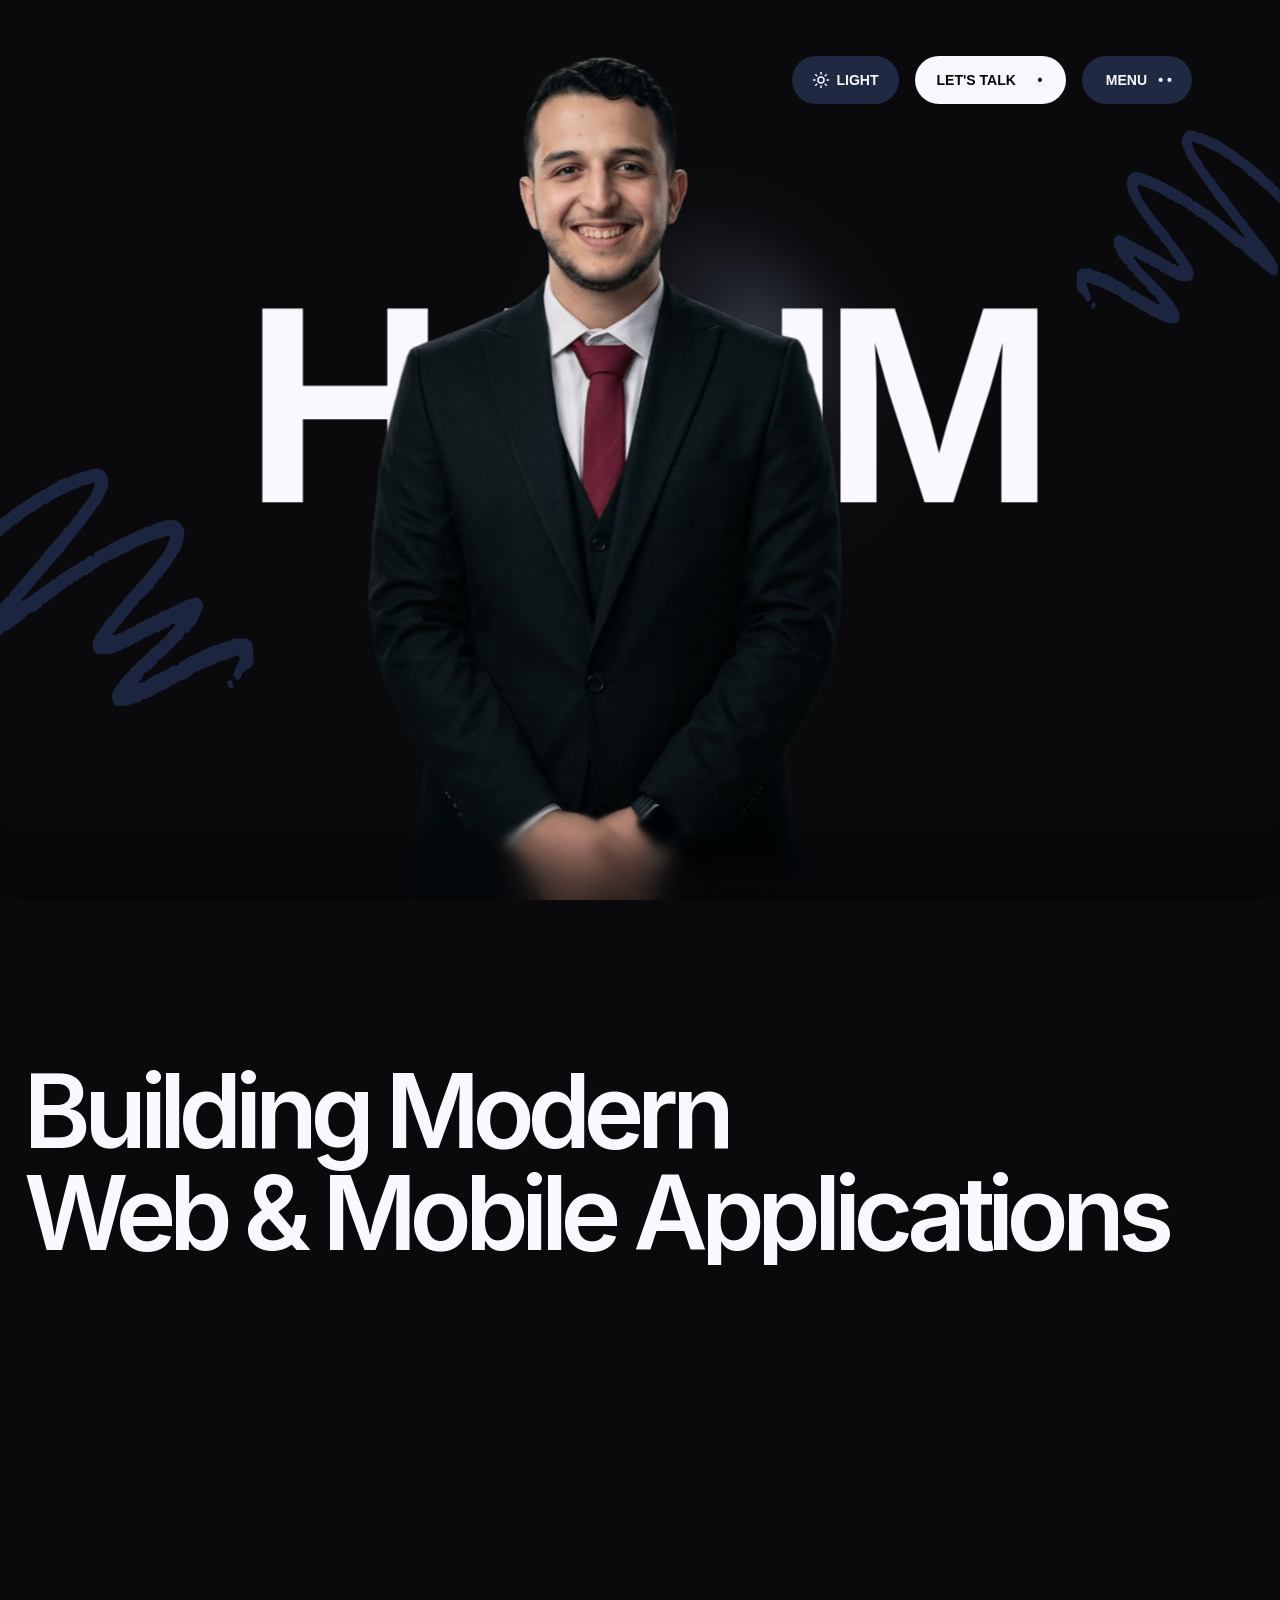
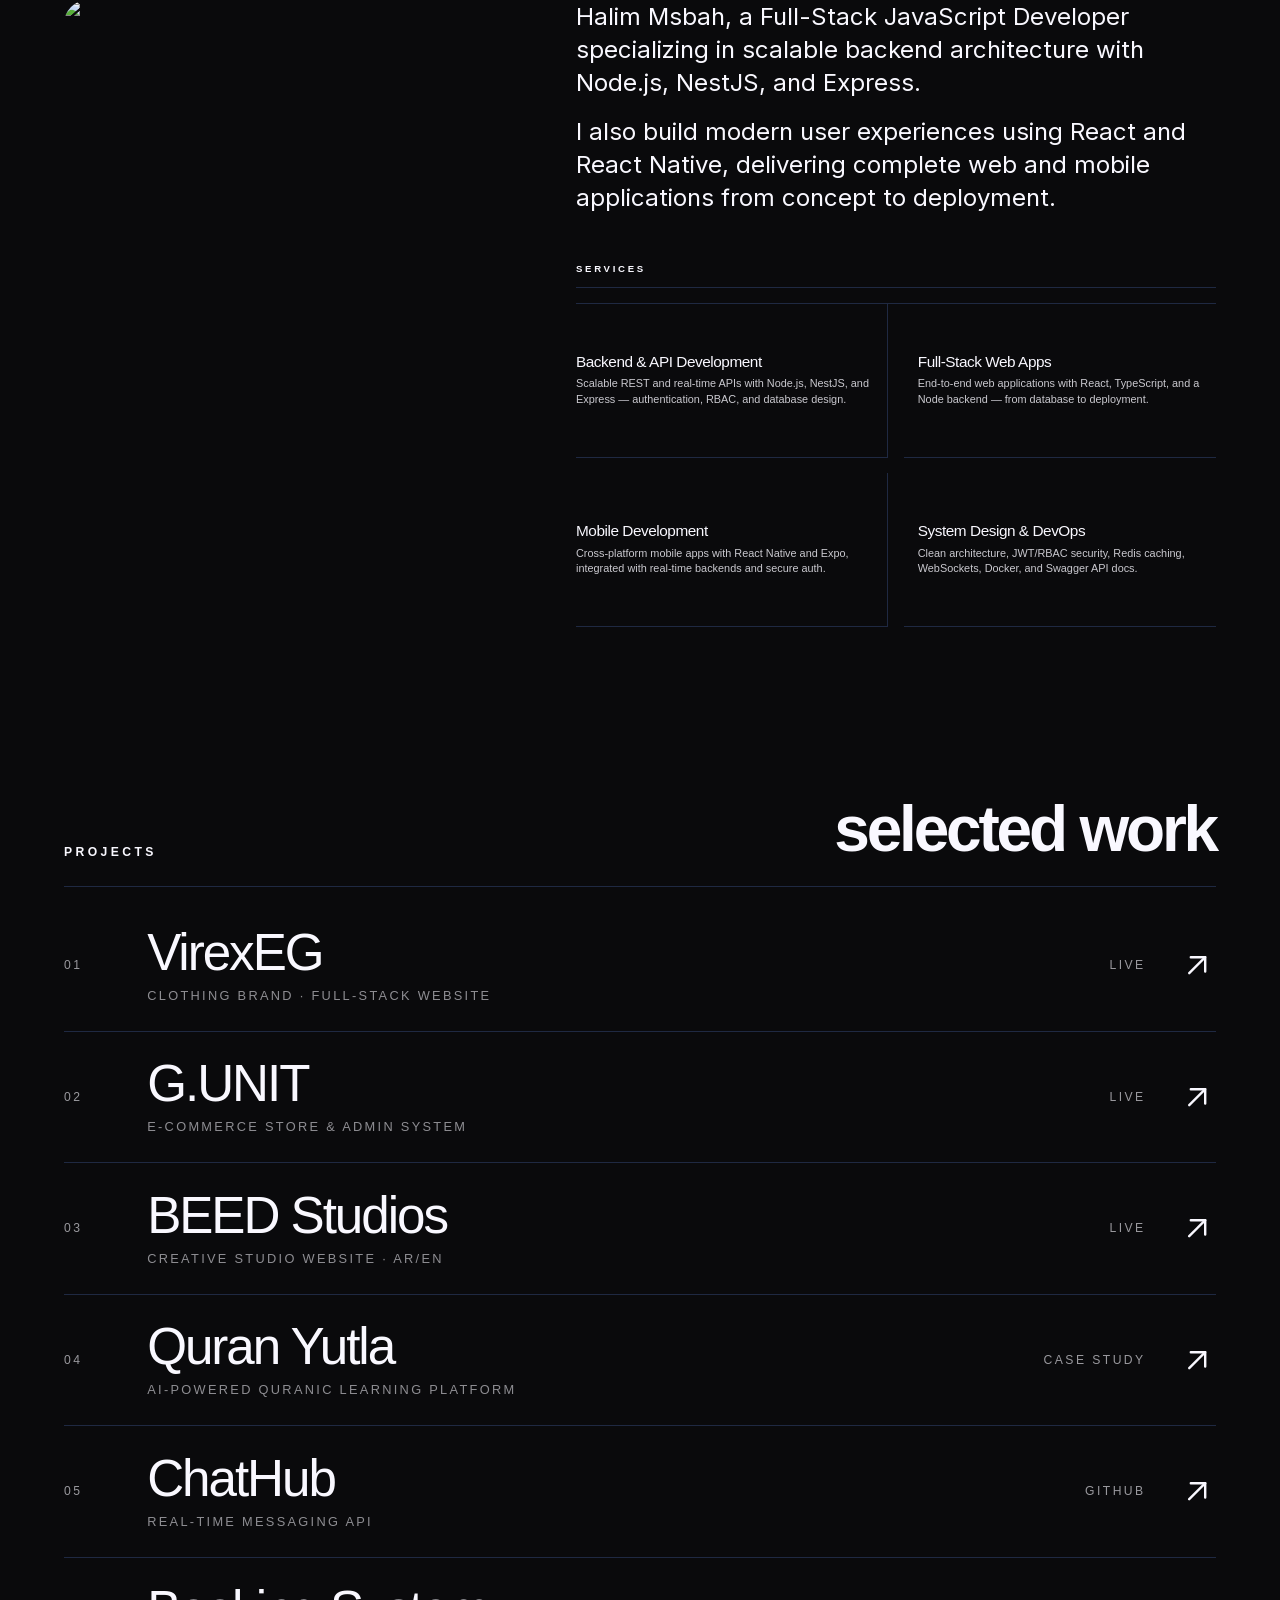
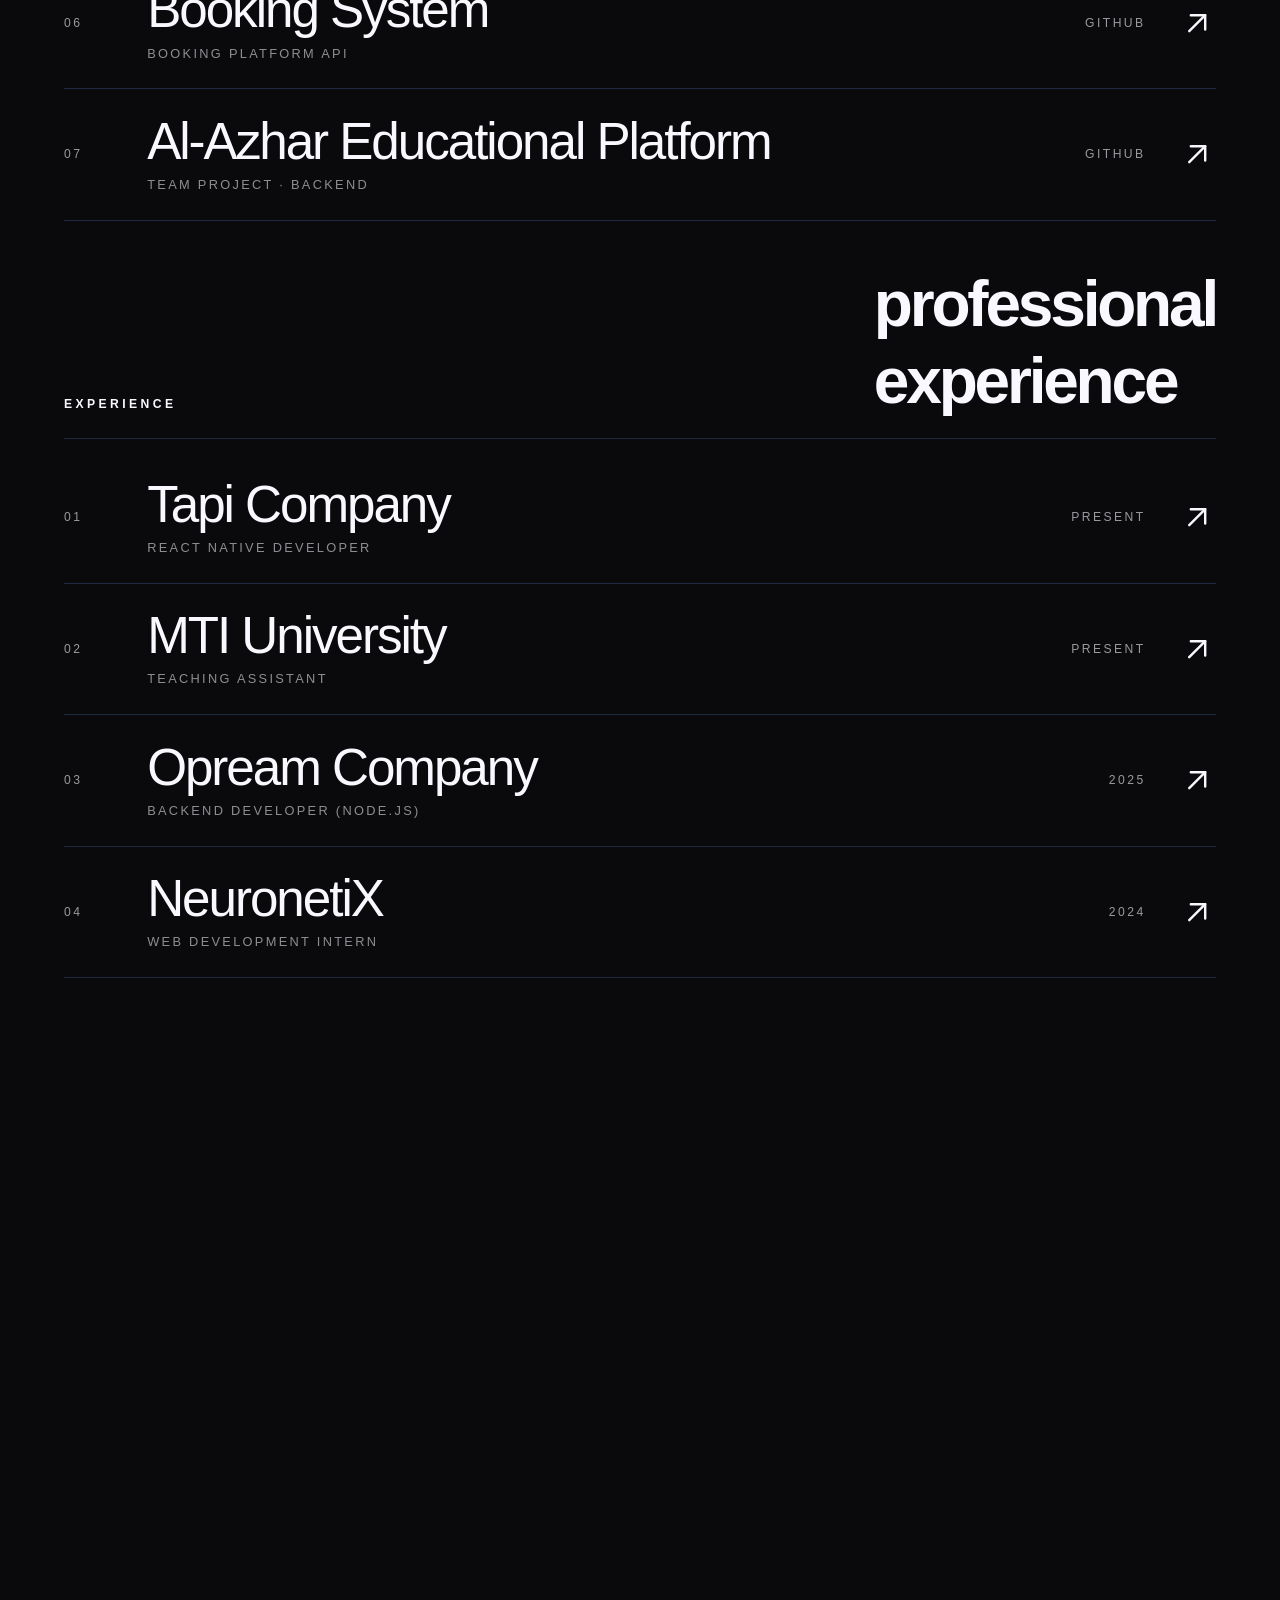
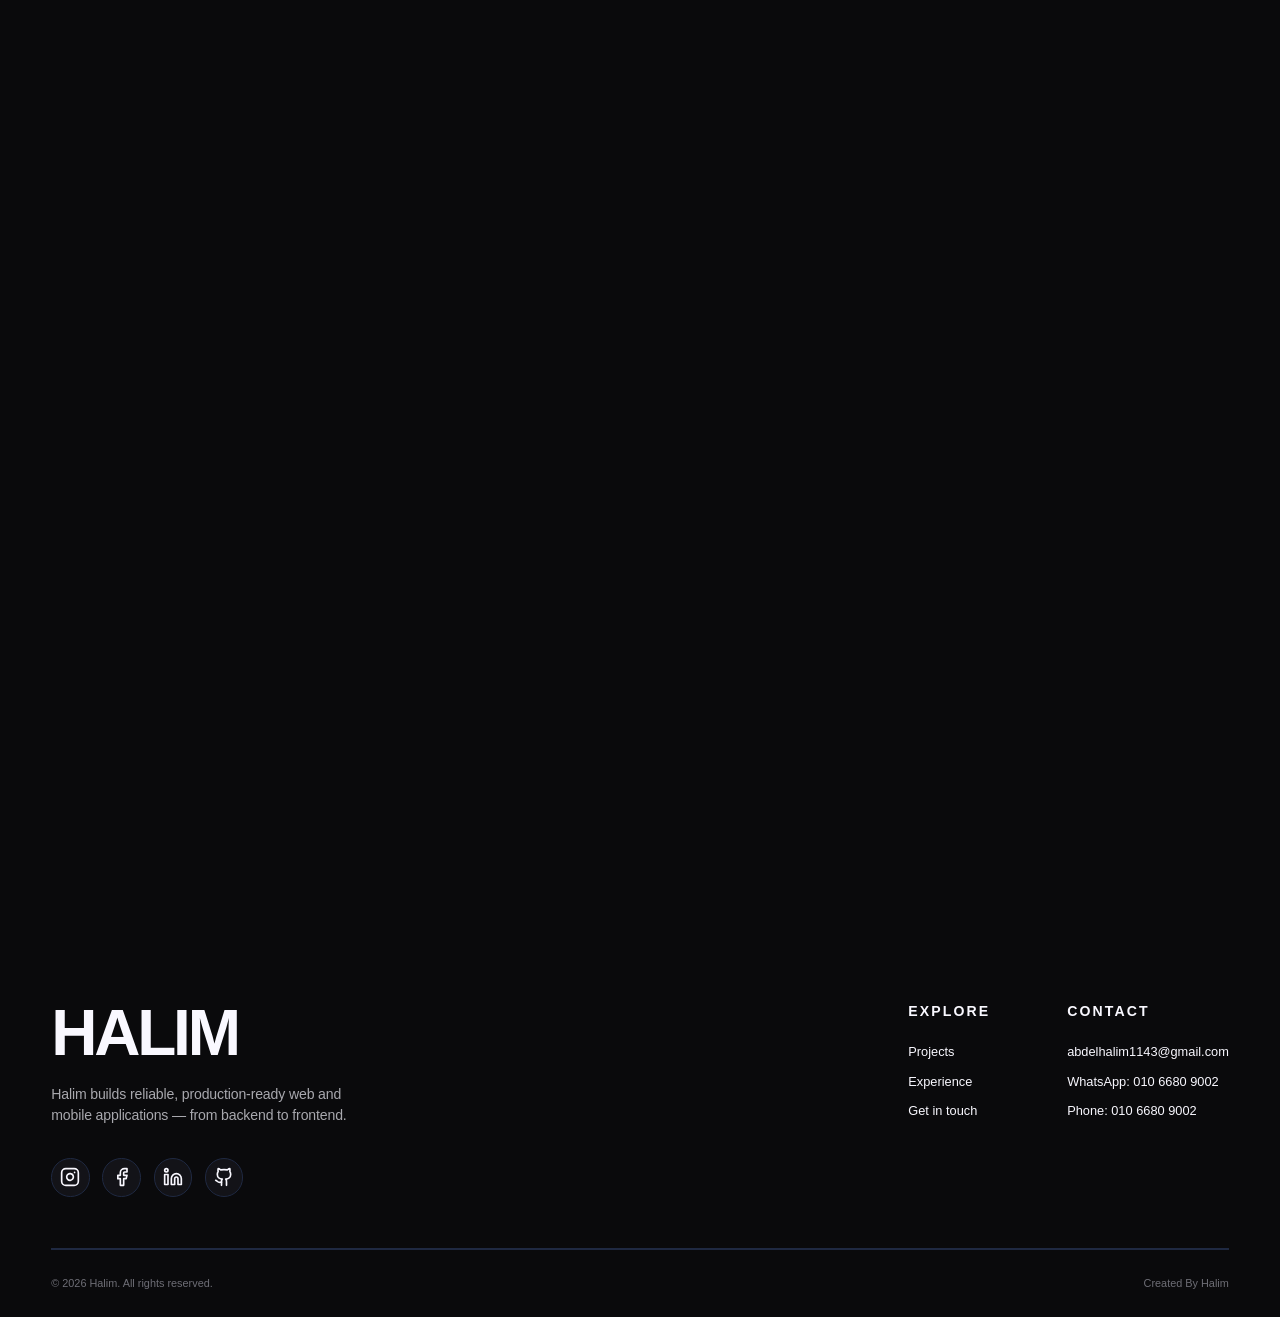
==== commit 643e0658: "Replace Nova Luxury with G.UNIT and BEED Studios case studies - Add G.UNIT page (storefront + admin " ====
--- a/index.html
+++ b/index.html
@@ -8,4 +8,4 @@
     document.documentElement.dataset.theme = 'dark';
   }
 })();
-</script><script src="/_next/static/chunks/polyfills-42372ed130431b0a.js" noModule=""></script><script defer src="/_vercel/insights/script.js"></script></head><body class="__className_8b3a0b"><!--$--><div class="bg-bg text-fg h-auto w-screen overflow-x-hidden"><div class="fixed top-0 left-0 z-[100001] w-full py-5 lg:hidden px-5"><div class="flex items-center justify-between w-full font-extrabold"><a aria-label="Home" class="tracking-wider font-semibold text-2xl cursor-pointer text-fg" style="letter-spacing:-0.03em" href="/">HALIM</a><button type="button" aria-label="Open menu" aria-expanded="false" class="nav_btn_sm flex items-center justify-center cursor-pointer"><div class="text-[0.55rem] leading-none" style="transform:rotate(0deg)">⬤ ⬤</div></button></div></div><div class="fixed inset-0 z-[100000] lg:hidden transition-opacity duration-300 opacity-0 pointer-events-none" aria-hidden="true"><div class="absolute inset-0 bg-bg"></div><div class="relative z-10 h-full w-full flex flex-col pt-24 pb-8 px-6"><nav class="flex flex-col gap-1"><a href="#" class="flex items-center justify-between py-4 border-b border-theme-border text-fg text-3xl font-semibold transition-colors duration-200 hover:text-brblue" style="letter-spacing:-0.03em;transform:translateY(20px);opacity:0;transition:transform 0.4s ease 0.05s, opacity 0.4s ease 0.05s, color 0.2s ease"><span>HOME</span><span class="text-fg-muted text-base">0<!-- -->1</span></a><a href="#about" class="flex items-center justify-between py-4 border-b border-theme-border text-fg text-3xl font-semibold transition-colors duration-200 hover:text-brblue" style="letter-spacing:-0.03em;transform:translateY(20px);opacity:0;transition:transform 0.4s ease 0.1s, opacity 0.4s ease 0.1s, color 0.2s ease"><span>ABOUT</span><span class="text-fg-muted text-base">0<!-- -->2</span></a><a href="#projects-section" class="flex items-center justify-between py-4 border-b border-theme-border text-fg text-3xl font-semibold transition-colors duration-200 hover:text-brblue" style="letter-spacing:-0.03em;transform:translateY(20px);opacity:0;transition:transform 0.4s ease 0.15000000000000002s, opacity 0.4s ease 0.15000000000000002s, color 0.2s ease"><span>WORK</span><span class="text-fg-muted text-base">0<!-- -->3</span></a><a href="#contact-section" class="flex items-center justify-between py-4 border-b border-theme-border text-fg text-3xl font-semibold transition-colors duration-200 hover:text-brblue" style="letter-spacing:-0.03em;transform:translateY(20px);opacity:0;transition:transform 0.4s ease 0.2s, opacity 0.4s ease 0.2s, color 0.2s ease"><span>CONTACT</span><span class="text-fg-muted text-base">0<!-- -->4</span></a></nav><div class="mt-auto pt-8 flex flex-col gap-3"><p class="text-fg-muted text-xs tracking-[0.2em] uppercase">Theme</p><button type="button" aria-label="Toggle theme" aria-pressed="false" class="flex items-center justify-center gap-2 border-2 border-fg text-fg rounded-full px-5 py-4 text-sm tracking-[0.2em] font-semibold cursor-pointer hover:bg-fg hover:text-bg transition-colors duration-200"><svg xmlns="http://www.w3.org/2000/svg" width="18" height="18" viewBox="0 0 24 24" fill="none" stroke="currentColor" stroke-width="2" stroke-linecap="round" stroke-linejoin="round" style="margin-right:0.4rem" aria-hidden="true"><path d="M21 12.79A9 9 0 1 1 11.21 3 7 7 0 0 0 21 12.79z"></path></svg>DARK</button><p class="text-fg-muted text-xs tracking-[0.2em] uppercase mt-2">Get in touch</p><a href="mailto:abdelhalim1143@gmail.com" class="flex items-center justify-between bg-fg text-bg rounded-full px-5 py-4 text-sm tracking-[0.2em] font-semibold"><span>EMAIL</span><span aria-hidden="true">↗</span></a><a href="https://wa.me/201066809002" target="_blank" rel="noopener noreferrer" class="flex items-center justify-between border-2 border-fg text-fg rounded-full px-5 py-4 text-sm tracking-[0.2em] font-semibold"><span>WHATSAPP</span><span aria-hidden="true">↗</span></a></div></div></div><div class="fixed top-0 left-0 w-full px-6 lg:px-20 z-[100001] "><div class="items-start justify-between hidden lg:flex pt-14 pb-10"><div class="tracking-wider font-AeonikMedium text-4xl"><a aria-label="Home" href="/"></a></div><div class="hidden lg:flex items-center justify-around font-AeonikMedium"><div class="flex"><div style="opacity:0;transform:translate3d(0,20px,0) rotate(4deg)"><button type="button" aria-label="Toggle theme" aria-pressed="false" class="nav_btn_lg nav_btn_light flex items-center justify-center hover:bg-brblue py-6 cursor-pointer"><svg xmlns="http://www.w3.org/2000/svg" width="18" height="18" viewBox="0 0 24 24" fill="none" stroke="currentColor" stroke-width="2" stroke-linecap="round" stroke-linejoin="round" style="margin-right:0.4rem" aria-hidden="true"><path d="M21 12.79A9 9 0 1 1 11.21 3 7 7 0 0 0 21 12.79z"></path></svg>DARK</button></div><div style="opacity:0;transform:translate3d(0,20px,0) rotate(4deg)"><a href="mailto:abdelhalim1143@gmail.com" aria-label="Email abdelhalim1143@gmail.com" class="nav_btn_lg nav_btn_dark flex items-center justify-center hover:bg-brblue py-6"><span style="opacity:0;transform:translate3d(-10px,0,0)" class="opacity-0">➔</span><span style="transform:none">LET&#x27;S TALK  </span><span style="opacity:1;transform:none"> • </span></a></div><div style="opacity:0;transform:translate3d(0,20px,0) rotate(4deg)"><div class="absolute top-[4rem] right-0 w-[20rem] "><div class="rounded-xl bg-bg-alt text-fg flex flex-col font-Aeonik text-3xl p-8" style="opacity:0;transform:translate3d(0,100px,0) rotate(20deg)"><a href="#" class="flex items-center justify-between transition-colors duration-200 hover:text-brblue cursor-pointer pb-3"><span>HOME</span><span class="text-fg-muted">•</span></a><a href="#about" class="flex items-center justify-between transition-colors duration-200 hover:text-brblue cursor-pointer py-3"><span>ABOUT</span><span class="text-fg-muted">•</span></a><a href="#projects-section" class="flex items-center justify-between transition-colors duration-200 hover:text-brblue cursor-pointer py-3"><span>WORK</span><span class="text-fg-muted">•</span></a><a href="#contact-section" class="flex items-center justify-between transition-colors duration-200 hover:text-brblue cursor-pointer pt-3"><span>CONTACT</span><span class="text-fg-muted">•</span></a></div><div class="rounded-xl bg-bg-alt text-fg flex flex-col p-8 my-2" style="opacity:0;transform:translate3d(0,100px,0) rotate(-20deg)"><div class="font-Aeonik text-3xl leading-tight">Got an idea?<br/>Let&#x27;s talk.</div><div class="flex flex-col gap-2 mt-5"><a href="mailto:abdelhalim1143@gmail.com" class="flex items-center justify-between bg-fg text-bg rounded-xl px-4 py-3 text-sm tracking-widest font-semibold transition-transform duration-200 hover:-translate-y-0.5"><span>EMAIL</span><span aria-hidden="true">↗</span></a><a href="https://wa.me/201066809002" target="_blank" rel="noopener noreferrer" class="flex items-center justify-between border-2 border-fg text-fg rounded-xl px-4 py-3 text-sm tracking-widest font-semibold transition-colors duration-200 hover:bg-accent-soft"><span>WHATSAPP</span><span aria-hidden="true">↗</span></a></div></div></div><div class="nav_btn_lg py-6 flex items-center justify-center cursor-pointer transition-colors duration-200 bg-brgray hover:bg-bg-alt"><div class="flex flex-col h-6 items-center justify-center"><div style="opacity:1;transform:translate3d(0,10px,0)">MENU  </div><div style="opacity:0;transform:translate3d(0,10px,0)">CLOSE  </div></div><div style="transform:rotate(0deg)">• •</div></div></div></div></div></div></div><div id="loader"><div id="loader-counter">0</div></div><div id="hero-section"><div id="hero-bg-fluid"><div class="liquid-ether-container "></div></div><div class="hero-layer" data-depth="0.20" style="z-index:4"><div id="hero-stroke-2"><img src="/Svg_Stroke.png" alt="" draggable="false"/></div></div><div class="hero-layer" data-depth="0.10" style="z-index:5"><div id="hero-heading"><span><span class="hero-char" style="display:inline-block">H</span><span class="hero-char" style="display:inline-block">A</span><span class="hero-char" style="display:inline-block">L</span><span class="hero-char" style="display:inline-block">I</span><span class="hero-char" style="display:inline-block">M</span></span></div></div><div class="hero-layer" data-depth="0.50" style="z-index:10"><div id="hero-img"><img src="/Portfolio_Img-4.png" alt="" draggable="false"/></div></div><div class="hero-layer" data-depth="0.30" style="z-index:11"><div id="hero-stroke-1"><img src="/Svg_Stroke.png" alt="" draggable="false"/></div></div><div class="hero-end-line"></div></div><div id="about" class="h-auto md:h-[140vh] relative mt-16 md:mt-[10rem] flex flex-col md:block pb-16 md:pb-0 gap-8 md:gap-0"><svg class="squigggle absolute top-[-10%] left-1/2 -translate-x-1/2 w-[120vw] h-full z-0" fill="none" xmlns="http://www.w3.org/2000/svg"><path d="M1588 1052.5C1563.5 1002.5 1503.4 1295.7 1413 1288.5C1300 1279.5 1318.5 976.5 1145.5 942.5C972.5 908.501 1011.5 1109.5 827 1142.5C642.5 1175.5 640.5 963.5 366 804C146.4 676.4 73.1667 792.5 64 866.5C65.5 916.5 106.8 1011.8 260 993C396 976.311 647.5 927.5 677.5 547.5C707.5 167.5 246.5 -47 82.5 66C-81.5 179 -189.5 31.5 -189.5 31.5" style="stroke-width:50;stroke-linecap:round" stroke="url(#paint0_linear_5_4)" stroke-dashoffset="-4291"></path><defs><linearGradient id="paint0_linear_5_4" x1="35" y1="-17" x2="605" y2="444" gradientUnits="userSpaceOnUse"><stop stop-color="#0016EC"></stop><stop offset="1" stop-color="#4A83FF" stop-opacity="1"></stop></linearGradient></defs></svg><h2 class="w-full z-10 relative px-4 md:px-0 md:pl-6 font-semibold text-[13vw] sm:text-[10vw] md:text-[9rem] text-center md:text-left leading-[1.1] md:leading-none overflow-hidden" style="letter-spacing:-0.07em;white-space:nowrap;font-size:clamp(1.6rem,8vw,7rem)"><div class="flex justify-center md:justify-start">Building Modern </div><div class="flex justify-center md:justify-start">Web &amp; Mobile Applications</div></h2><div class="relative md:absolute mx-auto md:mx-0 mt-4 md:mt-0 md:top-[60vh] md:left-16 md:translate-x-0 md:translate-y-0 z-30 w-[82vw] md:w-[28vw] max-w-[22rem] md:max-w-[500px] aspect-[3/4] md:aspect-[856/1024] overflow-hidden rounded-3xl" style="transform:none"><img alt="Featured portrait" fetchPriority="high" decoding="async" data-nimg="fill" class="object-cover" style="position:absolute;height:100%;width:100%;left:0;top:0;right:0;bottom:0;color:transparent" src="/_next/static/media/d7e3f658-ad2c-4625-a3eb-165e8d54403c.9d6558c1.jpg"/></div><div class="relative md:absolute md:top-[60vh] left-0 md:left-[45vw] w-full md:w-[50vw] md:-translate-x-0 md:mt-0 z-10 flex flex-col md:items-start items-center px-5 md:px-0"><div class="w-full md:w-full text-base md:text-2xl flex flex-col gap-3 md:gap-4 leading-relaxed md:leading-snug text-center md:text-left"><p>Halim Msbah, a Full-Stack JavaScript Developer specializing in scalable backend architecture with Node.js, NestJS, and Express.</p><p>I also build modern user experiences using React and React Native, delivering complete web and mobile applications from concept to deployment.</p></div><div class="about-inline-services w-full md:w-full mt-8 md:mt-12 h-auto md:h-[36vh]"><div class="about-inline-services__head"><span class="about-inline-services__label">SERVICES</span></div><div class="about-inline-services__grid"><article class="about-inline-services__item"><h4>Backend &amp; API Development</h4><p>Scalable REST and real-time APIs with Node.js, NestJS, and Express — authentication, RBAC, and database design.</p></article><article class="about-inline-services__item"><h4>Full-Stack Web Apps</h4><p>End-to-end web applications with React, TypeScript, and a Node backend — from database to deployment.</p></article><article class="about-inline-services__item"><h4>Mobile Development</h4><p>Cross-platform mobile apps with React Native and Expo, integrated with real-time backends and secure auth.</p></article><article class="about-inline-services__item"><h4>System Design &amp; DevOps</h4><p>Clean architecture, JWT/RBAC security, Redis caching, WebSockets, Docker, and Swagger API docs.</p></article></div></div></div></div><section id="projects-section"><div class="pj-head"><span class="pj-label">PROJECTS</span><h2 class="pj-title" style="white-space:nowrap"><div class="pj-title-line">selected work</div></h2></div><ul class="pj-list"><li class="pj-row"><a class="pj-link" href="/projects/virexeg/" target="_blank" rel="noopener noreferrer"><span class="pj-num">01</span><div class="pj-meta"><span class="pj-name">VirexEG</span><span class="pj-role">Clothing Brand · Full-Stack Website</span></div><span class="pj-kind">Live</span><span class="pj-arrow" aria-hidden="true"><svg viewBox="0 0 24 24" width="100%" height="100%" fill="none" stroke="currentColor" stroke-width="1.5" stroke-linecap="round" stroke-linejoin="round"><path d="M7 17 17 7"></path><path d="M8 7h9v9"></path></svg></span></a></li><li class="pj-row"><a class="pj-link" href="/projects/nova-luxury/" target="_blank" rel="noopener noreferrer"><span class="pj-num">02</span><div class="pj-meta"><span class="pj-name">Nova Luxury Furniture</span><span class="pj-role">Furniture E-commerce</span></div><span class="pj-kind">Live</span><span class="pj-arrow" aria-hidden="true"><svg viewBox="0 0 24 24" width="100%" height="100%" fill="none" stroke="currentColor" stroke-width="1.5" stroke-linecap="round" stroke-linejoin="round"><path d="M7 17 17 7"></path><path d="M8 7h9v9"></path></svg></span></a></li><li class="pj-row"><a class="pj-link" href="/projects/quran-yutla/" target="_blank" rel="noopener noreferrer"><span class="pj-num">03</span><div class="pj-meta"><span class="pj-name">Quran Yutla</span><span class="pj-role">AI-Powered Quranic Learning Platform</span></div><span class="pj-kind">Case Study</span><span class="pj-arrow" aria-hidden="true"><svg viewBox="0 0 24 24" width="100%" height="100%" fill="none" stroke="currentColor" stroke-width="1.5" stroke-linecap="round" stroke-linejoin="round"><path d="M7 17 17 7"></path><path d="M8 7h9v9"></path></svg></span></a></li><li class="pj-row"><a class="pj-link" href="https://github.com/Halimmsbah/ChatHub" target="_blank" rel="noopener noreferrer"><span class="pj-num">04</span><div class="pj-meta"><span class="pj-name">ChatHub</span><span class="pj-role">Real-Time Messaging API</span></div><span class="pj-kind">GitHub</span><span class="pj-arrow" aria-hidden="true"><svg viewBox="0 0 24 24" width="100%" height="100%" fill="none" stroke="currentColor" stroke-width="1.5" stroke-linecap="round" stroke-linejoin="round"><path d="M7 17 17 7"></path><path d="M8 7h9v9"></path></svg></span></a></li><li class="pj-row"><a class="pj-link" href="https://github.com/Halimmsbah/Booking-App" target="_blank" rel="noopener noreferrer"><span class="pj-num">05</span><div class="pj-meta"><span class="pj-name">Booking System</span><span class="pj-role">Booking Platform API</span></div><span class="pj-kind">GitHub</span><span class="pj-arrow" aria-hidden="true"><svg viewBox="0 0 24 24" width="100%" height="100%" fill="none" stroke="currentColor" stroke-width="1.5" stroke-linecap="round" stroke-linejoin="round"><path d="M7 17 17 7"></path><path d="M8 7h9v9"></path></svg></span></a></li><li class="pj-row"><a class="pj-link" href="https://github.com/Halimmsbah" target="_blank" rel="noopener noreferrer"><span class="pj-num">06</span><div class="pj-meta"><span class="pj-name">Al-Azhar Educational Platform</span><span class="pj-role">Team Project · Backend</span></div><span class="pj-kind">GitHub</span><span class="pj-arrow" aria-hidden="true"><svg viewBox="0 0 24 24" width="100%" height="100%" fill="none" stroke="currentColor" stroke-width="1.5" stroke-linecap="round" stroke-linejoin="round"><path d="M7 17 17 7"></path><path d="M8 7h9v9"></path></svg></span></a></li></ul><div id="ventures" class="pj-head pj-head--secondary"><span class="pj-label">EXPERIENCE</span><h2 class="pj-title" style="display:flex;flex-direction:column;gap:0.2em;perspective:1000px"><div class="pj-title-line">professional</div><div class="pj-title-line">experience</div></h2></div><ul class="pj-list"><li class="pj-row"><div class="pj-link pj-link--static"><span class="pj-num">01</span><div class="pj-meta"><span class="pj-name">Tapi Company</span><span class="pj-role">React Native Developer</span></div><span class="pj-kind">Present</span><span class="pj-arrow" aria-hidden="true"><svg viewBox="0 0 24 24" width="100%" height="100%" fill="none" stroke="currentColor" stroke-width="1.5" stroke-linecap="round" stroke-linejoin="round"><path d="M7 17 17 7"></path><path d="M8 7h9v9"></path></svg></span></div></li><li class="pj-row"><div class="pj-link pj-link--static"><span class="pj-num">02</span><div class="pj-meta"><span class="pj-name">MTI University</span><span class="pj-role">Teaching Assistant</span></div><span class="pj-kind">Present</span><span class="pj-arrow" aria-hidden="true"><svg viewBox="0 0 24 24" width="100%" height="100%" fill="none" stroke="currentColor" stroke-width="1.5" stroke-linecap="round" stroke-linejoin="round"><path d="M7 17 17 7"></path><path d="M8 7h9v9"></path></svg></span></div></li><li class="pj-row"><div class="pj-link pj-link--static"><span class="pj-num">03</span><div class="pj-meta"><span class="pj-name">Opream Company</span><span class="pj-role">Backend Developer (Node.js)</span></div><span class="pj-kind">2025</span><span class="pj-arrow" aria-hidden="true"><svg viewBox="0 0 24 24" width="100%" height="100%" fill="none" stroke="currentColor" stroke-width="1.5" stroke-linecap="round" stroke-linejoin="round"><path d="M7 17 17 7"></path><path d="M8 7h9v9"></path></svg></span></div></li><li class="pj-row"><div class="pj-link pj-link--static"><span class="pj-num">04</span><div class="pj-meta"><span class="pj-name">NeuronetiX</span><span class="pj-role">Web Development Intern</span></div><span class="pj-kind">2024</span><span class="pj-arrow" aria-hidden="true"><svg viewBox="0 0 24 24" width="100%" height="100%" fill="none" stroke="currentColor" stroke-width="1.5" stroke-linecap="round" stroke-linejoin="round"><path d="M7 17 17 7"></path><path d="M8 7h9v9"></path></svg></span></div></li></ul></section><section class="Horizontal"><div class="hs-sticky"><h3 class="Horizontal__text heading-xl"><span class="hs-word" style="display:inline-block;white-space:nowrap"><span class="hs-char" style="display:inline-block">I</span><span class="hs-char" style="display:inline-block"> </span></span><span class="hs-word" style="display:inline-block;white-space:nowrap"><span class="hs-char" style="display:inline-block">B</span><span class="hs-char" style="display:inline-block">u</span><span class="hs-char" style="display:inline-block">i</span><span class="hs-char" style="display:inline-block">l</span><span class="hs-char" style="display:inline-block">d</span><span class="hs-char" style="display:inline-block"> </span></span><span class="hs-word" style="display:inline-block;white-space:nowrap"><span class="hs-char" style="display:inline-block">M</span><span class="hs-char" style="display:inline-block">o</span><span class="hs-char" style="display:inline-block">d</span><span class="hs-char" style="display:inline-block">e</span><span class="hs-char" style="display:inline-block">r</span><span class="hs-char" style="display:inline-block">n</span><span class="hs-char" style="display:inline-block"> </span></span><span class="hs-word" style="display:inline-block;white-space:nowrap"><span class="hs-char" style="display:inline-block">W</span><span class="hs-char" style="display:inline-block">e</span><span class="hs-char" style="display:inline-block">b</span><span class="hs-char" style="display:inline-block"> </span></span><span class="hs-word" style="display:inline-block;white-space:nowrap"><span class="hs-char" style="display:inline-block">&amp;</span><span class="hs-char" style="display:inline-block"> </span></span><span class="hs-word" style="display:inline-block;white-space:nowrap"><span class="hs-char" style="display:inline-block">M</span><span class="hs-char" style="display:inline-block">o</span><span class="hs-char" style="display:inline-block">b</span><span class="hs-char" style="display:inline-block">i</span><span class="hs-char" style="display:inline-block">l</span><span class="hs-char" style="display:inline-block">e</span><span class="hs-char" style="display:inline-block"> </span></span><span class="hs-word" style="display:inline-block;white-space:nowrap"><span class="hs-char" style="display:inline-block">A</span><span class="hs-char" style="display:inline-block">p</span><span class="hs-char" style="display:inline-block">p</span><span class="hs-char" style="display:inline-block">l</span><span class="hs-char" style="display:inline-block">i</span><span class="hs-char" style="display:inline-block">c</span><span class="hs-char" style="display:inline-block">a</span><span class="hs-char" style="display:inline-block">t</span><span class="hs-char" style="display:inline-block">i</span><span class="hs-char" style="display:inline-block">o</span><span class="hs-char" style="display:inline-block">n</span><span class="hs-char" style="display:inline-block">s</span><span class="hs-char" style="display:inline-block">.</span></span></h3></div></section><section id="contact-section"><div id="ct-eyebrow"><span class="ct-char" style="display:inline-block">h</span><span class="ct-char" style="display:inline-block">a</span><span class="ct-char" style="display:inline-block">v</span><span class="ct-char" style="display:inline-block">e</span><span class="ct-char" style="display:inline-block"> </span><span class="ct-char" style="display:inline-block">a</span><span class="ct-char" style="display:inline-block"> </span><span class="ct-char" style="display:inline-block">p</span><span class="ct-char" style="display:inline-block">r</span><span class="ct-char" style="display:inline-block">o</span><span class="ct-char" style="display:inline-block">j</span><span class="ct-char" style="display:inline-block">e</span><span class="ct-char" style="display:inline-block">c</span><span class="ct-char" style="display:inline-block">t</span><span class="ct-char" style="display:inline-block"> </span><span class="ct-char" style="display:inline-block">i</span><span class="ct-char" style="display:inline-block">n</span><span class="ct-char" style="display:inline-block"> </span><span class="ct-char" style="display:inline-block">m</span><span class="ct-char" style="display:inline-block">i</span><span class="ct-char" style="display:inline-block">n</span><span class="ct-char" style="display:inline-block">d</span><span class="ct-char" style="display:inline-block">?</span></div><h2 id="ct-headline" style="white-space:nowrap"><span class="ct-char" style="display:inline-block">l</span><span class="ct-char" style="display:inline-block">e</span><span class="ct-char" style="display:inline-block">t</span><span class="ct-char" style="display:inline-block">&#x27;</span><span class="ct-char" style="display:inline-block">s</span><span class="ct-char" style="display:inline-block"> </span><span class="ct-char" style="display:inline-block">t</span><span class="ct-char" style="display:inline-block">a</span><span class="ct-char" style="display:inline-block">l</span><span class="ct-char" style="display:inline-block">k</span><span class="ct-char" style="display:inline-block">.</span></h2><a id="ct-email" href="mailto:abdelhalim1143@gmail.com" aria-label="Email abdelhalim1143@gmail.com">abdelhalim1143@gmail.com</a><div id="ct-actions"><a id="ct-btn" href="mailto:abdelhalim1143@gmail.com"><span>SAY HELLO</span><svg width="18" height="18" viewBox="0 0 24 24" fill="none" stroke="currentColor" stroke-width="2" stroke-linecap="round" stroke-linejoin="round" aria-hidden="true"><path d="M7 17 17 7"></path><path d="M7 7h10v10"></path></svg></a><a id="ct-btn-secondary" href="https://wa.me/201066809002" target="_blank" rel="noopener noreferrer"><span>WHATSAPP</span><svg width="18" height="18" viewBox="0 0 24 24" fill="none" stroke="currentColor" stroke-width="2" stroke-linecap="round" stroke-linejoin="round" aria-hidden="true"><path d="M7 17 17 7"></path><path d="M7 7h10v10"></path></svg></a></div></section><footer id="main-footer"><div class="footer-top"><div class="footer-brand"><h1 class="f-logo">HALIM</h1><p class="f-desc">Halim builds reliable, production-ready web and <br/>mobile applications — from backend to frontend.</p><div class="f-socials"><a href="https://www.instagram.com/halimmsbah/?hl=en" target="_blank" rel="noopener noreferrer" aria-label="Instagram"><svg xmlns="http://www.w3.org/2000/svg" width="20" height="20" viewBox="0 0 24 24" fill="none" stroke="currentColor" stroke-width="2" stroke-linecap="round" stroke-linejoin="round"><rect width="20" height="20" x="2" y="2" rx="5" ry="5"></rect><path d="M16 11.37A4 4 0 1 1 12.63 8 4 4 0 0 1 16 11.37z"></path><line x1="17.5" x2="17.51" y1="6.5" y2="6.5"></line></svg></a><a href="https://web.facebook.com/Halimmsbah?locale=ar_AR" target="_blank" rel="noopener noreferrer" aria-label="Facebook"><svg xmlns="http://www.w3.org/2000/svg" width="20" height="20" viewBox="0 0 24 24" fill="none" stroke="currentColor" stroke-width="2" stroke-linecap="round" stroke-linejoin="round"><path d="M18 2h-3a5 5 0 0 0-5 5v3H7v4h3v8h4v-8h3l1-4h-4V7a1 1 0 0 1 1-1h3z"></path></svg></a><a href="https://www.linkedin.com/in/abdelhalim-msbah-124069253/" target="_blank" rel="noopener noreferrer" aria-label="LinkedIn"><svg xmlns="http://www.w3.org/2000/svg" width="20" height="20" viewBox="0 0 24 24" fill="none" stroke="currentColor" stroke-width="2" stroke-linecap="round" stroke-linejoin="round"><path d="M16 8a6 6 0 0 1 6 6v7h-4v-7a2 2 0 0 0-4 0v7h-4v-7a6 6 0 0 1 6-6z"></path><rect width="4" height="12" x="2" y="9"></rect><circle cx="4" cy="4" r="2"></circle></svg></a><a href="https://github.com/Halimmsbah" target="_blank" rel="noopener noreferrer" aria-label="GitHub"><svg xmlns="http://www.w3.org/2000/svg" width="20" height="20" viewBox="0 0 24 24" fill="none" stroke="currentColor" stroke-width="2" stroke-linecap="round" stroke-linejoin="round"><path d="M15 22v-4a4.8 4.8 0 0 0-1-3.5c3 0 6-2 6-5.5.08-1.25-.27-2.48-1-3.5.28-1.15.28-2.35 0-3.5 0 0-1 0-3 1.5-2.64-.5-5.36-.5-8 0C6 2 5 2 5 2c-.3 1.15-.3 2.35 0 3.5A5.4 5.4 0 0 0 4 9c0 3.5 3 5.5 6 5.5-.39.49-.68 1.05-.85 1.65-.17.6-.22 1.23-.15 1.85v4"></path><path d="M9 18c-4.51 2-5-2-7-2"></path></svg></a></div></div><div class="footer-links"><div class="f-col"><h3>EXPLORE</h3><a href="#projects-section">Projects</a><a href="#ventures">Experience</a><a href="#contact-section">Get in touch</a></div><div class="f-col"><h3>CONTACT</h3><a href="mailto:abdelhalim1143@gmail.com">abdelhalim1143@gmail.com</a><a href="https://wa.me/201066809002" target="_blank" rel="noopener noreferrer">WhatsApp: 010 6680 9002</a><a href="tel:+201066809002">Phone: 010 6680 9002</a></div></div></div><div class="footer-bottom"><p>© <!-- -->2026<!-- --> Halim. All rights reserved.</p><p>Created By Halim</p></div></footer><div aria-hidden="true" style="position:fixed;inset:0;pointer-events:none;z-index:99999"><div class="gradual-blur gradual-blur-parent " style="position:absolute;pointer-events:none;opacity:1;z-index:1;height:6rem;width:100%;bottom:0;left:0;right:0"><div class="gradual-blur-inner" style="position:relative;width:100%;height:100%"><div style="position:absolute;inset:0;mask-image:linear-gradient(to bottom, transparent 0%, black 16.7%, black 33.3%, transparent 50%);-webkit-mask-image:linear-gradient(to bottom, transparent 0%, black 16.7%, black 33.3%, transparent 50%);backdrop-filter:blur(0.181rem);-webkit-backdrop-filter:blur(0.181rem);opacity:0.9"></div><div style="position:absolute;inset:0;mask-image:linear-gradient(to bottom, transparent 16.7%, black 33.3%, black 50%, transparent 66.7%);-webkit-mask-image:linear-gradient(to bottom, transparent 16.7%, black 33.3%, black 50%, transparent 66.7%);backdrop-filter:blur(0.319rem);-webkit-backdrop-filter:blur(0.319rem);opacity:0.9"></div><div style="position:absolute;inset:0;mask-image:linear-gradient(to bottom, transparent 33.3%, black 50%, black 66.7%, transparent 83.3%);-webkit-mask-image:linear-gradient(to bottom, transparent 33.3%, black 50%, black 66.7%, transparent 83.3%);backdrop-filter:blur(0.500rem);-webkit-backdrop-filter:blur(0.500rem);opacity:0.9"></div><div style="position:absolute;inset:0;mask-image:linear-gradient(to bottom, transparent 50%, black 66.7%, black 83.3%, transparent 100%);-webkit-mask-image:linear-gradient(to bottom, transparent 50%, black 66.7%, black 83.3%, transparent 100%);backdrop-filter:blur(0.681rem);-webkit-backdrop-filter:blur(0.681rem);opacity:0.9"></div><div style="position:absolute;inset:0;mask-image:linear-gradient(to bottom, transparent 66.7%, black 83.3%, black 100%);-webkit-mask-image:linear-gradient(to bottom, transparent 66.7%, black 83.3%, black 100%);backdrop-filter:blur(0.819rem);-webkit-backdrop-filter:blur(0.819rem);opacity:0.9"></div><div style="position:absolute;inset:0;mask-image:linear-gradient(to bottom, transparent 83.3%, black 100%);-webkit-mask-image:linear-gradient(to bottom, transparent 83.3%, black 100%);backdrop-filter:blur(0.875rem);-webkit-backdrop-filter:blur(0.875rem);opacity:0.9"></div></div></div></div></div><!--/$--><script data-cfasync="false" src="/cdn-cgi/scripts/5c5dd728/cloudflare-static/email-decode.min.js"></script><script src="/_next/static/chunks/webpack-51fd88904cb727a4.js" async=""></script><script>(self.__next_f=self.__next_f||[]).push([0]);self.__next_f.push([2,null])</script><script>self.__next_f.push([1,"1:HL[\"/_next/static/media/e4af272ccee01ff0-s.p.woff2\",\"font\",{\"crossOrigin\":\"\",\"type\":\"font/woff2\"}]\n2:HL[\"/_next/static/css/f23457f5d2fcbbe9.css\",\"style\"]\n3:HL[\"/_next/static/css/5d00af4f8243bc3b.css\",\"style\"]\n"])</script><script>self.__next_f.push([1,"4:I[2846,[],\"\"]\n6:I[9107,[],\"ClientPageRoot\"]\n7:I[7057,[\"689\",\"static/chunks/b536a0f1-ac849d69fdb5e5a5.js\",\"922\",\"static/chunks/c15bf2b0-19ff368ffb2158b2.js\",\"90\",\"static/chunks/90-edf0309097420f80.js\",\"898\",\"static/chunks/898-c90d972335443fe6.js\",\"123\",\"static/chunks/123-94c5fc3eafb35863.js\",\"931\",\"static/chunks/app/page-c58870aa1b0ae101.js\"],\"default\",1]\n8:I[4707,[],\"\"]\n9:I[6423,[],\"\"]\nb:I[1060,[],\"\"]\nc:[]\n"])</script><script>self.__next_f.push([1,"0:[\"$\",\"$L4\",null,{\"buildId\":\"VLRolFgP-3DTdpRp677Wd\",\"assetPrefix\":\"\",\"urlParts\":[\"\",\"\"],\"initialTree\":[\"\",{\"children\":[\"__PAGE__\",{}]},\"$undefined\",\"$undefined\",true],\"initialSeedData\":[\"\",{\"children\":[\"__PAGE__\",{},[[\"$L5\",[\"$\",\"$L6\",null,{\"props\":{\"params\":{},\"searchParams\":{}},\"Component\":\"$7\"}],[[\"$\",\"link\",\"0\",{\"rel\":\"stylesheet\",\"href\":\"/_next/static/css/5d00af4f8243bc3b.css\",\"precedence\":\"next\",\"crossOrigin\":\"$undefined\"}]]],null],null]},[[[[\"$\",\"link\",\"0\",{\"rel\":\"stylesheet\",\"href\":\"/_next/static/css/f23457f5d2fcbbe9.css\",\"precedence\":\"next\",\"crossOrigin\":\"$undefined\"}]],[\"$\",\"html\",null,{\"lang\":\"en\",\"className\":\"__variable_8b3a0b\",\"data-theme\":\"dark\",\"children\":[[\"$\",\"head\",null,{\"children\":[[\"$\",\"meta\",null,{\"name\":\"viewport\",\"content\":\"width=device-width, initial-scale=1\"}],[\"$\",\"script\",null,{\"dangerouslySetInnerHTML\":{\"__html\":\"\\n(function () {\\n  try {\\n    var saved = localStorage.getItem('theme');\\n    var theme = saved === 'light' ? 'light' : 'dark';\\n    document.documentElement.dataset.theme = theme;\\n  } catch (e) {\\n    document.documentElement.dataset.theme = 'dark';\\n  }\\n})();\\n\"}}]]}],[\"$\",\"body\",null,{\"className\":\"__className_8b3a0b\",\"children\":[\"$\",\"$L8\",null,{\"parallelRouterKey\":\"children\",\"segmentPath\":[\"children\"],\"error\":\"$undefined\",\"errorStyles\":\"$undefined\",\"errorScripts\":\"$undefined\",\"template\":[\"$\",\"$L9\",null,{}],\"templateStyles\":\"$undefined\",\"templateScripts\":\"$undefined\",\"notFound\":[[\"$\",\"title\",null,{\"children\":\"404: This page could not be found.\"}],[\"$\",\"div\",null,{\"style\":{\"fontFamily\":\"system-ui,\\\"Segoe UI\\\",Roboto,Helvetica,Arial,sans-serif,\\\"Apple Color Emoji\\\",\\\"Segoe UI Emoji\\\"\",\"height\":\"100vh\",\"textAlign\":\"center\",\"display\":\"flex\",\"flexDirection\":\"column\",\"alignItems\":\"center\",\"justifyContent\":\"center\"},\"children\":[\"$\",\"div\",null,{\"children\":[[\"$\",\"style\",null,{\"dangerouslySetInnerHTML\":{\"__html\":\"body{color:#000;background:#fff;margin:0}.next-error-h1{border-right:1px solid rgba(0,0,0,.3)}@media (prefers-color-scheme:dark){body{color:#fff;background:#000}.next-error-h1{border-right:1px solid rgba(255,255,255,.3)}}\"}}],[\"$\",\"h1\",null,{\"className\":\"next-error-h1\",\"style\":{\"display\":\"inline-block\",\"margin\":\"0 20px 0 0\",\"padding\":\"0 23px 0 0\",\"fontSize\":24,\"fontWeight\":500,\"verticalAlign\":\"top\",\"lineHeight\":\"49px\"},\"children\":\"404\"}],[\"$\",\"div\",null,{\"style\":{\"display\":\"inline-block\"},\"children\":[\"$\",\"h2\",null,{\"style\":{\"fontSize\":14,\"fontWeight\":400,\"lineHeight\":\"49px\",\"margin\":0},\"children\":\"This page could not be found.\"}]}]]}]}]],\"notFoundStyles\":[]}]}]]}]],null],null],\"couldBeIntercepted\":false,\"initialHead\":[null,\"$La\"],\"globalErrorComponent\":\"$b\",\"missingSlots\":\"$Wc\"}]\n"])</script><script>self.__next_f.push([1,"a:[[\"$\",\"meta\",\"0\",{\"name\":\"viewport\",\"content\":\"width=device-width, initial-scale=1\"}],[\"$\",\"meta\",\"1\",{\"charSet\":\"utf-8\"}],[\"$\",\"title\",\"2\",{\"children\":\"HALIM\"}],[\"$\",\"meta\",\"3\",{\"name\":\"description\",\"content\":\"Abdelhalim Msbah — Full-Stack Developer. Node.js, NestJS, React and React Native.\"}],[\"$\",\"link\",\"4\",{\"rel\":\"icon\",\"href\":\"/icon.png\"}],[\"$\",\"meta\",\"5\",{\"name\":\"next-size-adjust\"}]]\n5:null\n"])</script></body></html>+</script><script src="/_next/static/chunks/polyfills-42372ed130431b0a.js" noModule=""></script><script defer src="/_vercel/insights/script.js"></script></head><body class="__className_8b3a0b"><!--$--><div class="bg-bg text-fg h-auto w-screen overflow-x-hidden"><div class="fixed top-0 left-0 z-[100001] w-full py-5 lg:hidden px-5"><div class="flex items-center justify-between w-full font-extrabold"><a aria-label="Home" class="tracking-wider font-semibold text-2xl cursor-pointer text-fg" style="letter-spacing:-0.03em" href="/">HALIM</a><button type="button" aria-label="Open menu" aria-expanded="false" class="nav_btn_sm flex items-center justify-center cursor-pointer"><div class="text-[0.55rem] leading-none" style="transform:rotate(0deg)">⬤ ⬤</div></button></div></div><div class="fixed inset-0 z-[100000] lg:hidden transition-opacity duration-300 opacity-0 pointer-events-none" aria-hidden="true"><div class="absolute inset-0 bg-bg"></div><div class="relative z-10 h-full w-full flex flex-col pt-24 pb-8 px-6"><nav class="flex flex-col gap-1"><a href="#" class="flex items-center justify-between py-4 border-b border-theme-border text-fg text-3xl font-semibold transition-colors duration-200 hover:text-brblue" style="letter-spacing:-0.03em;transform:translateY(20px);opacity:0;transition:transform 0.4s ease 0.05s, opacity 0.4s ease 0.05s, color 0.2s ease"><span>HOME</span><span class="text-fg-muted text-base">0<!-- -->1</span></a><a href="#about" class="flex items-center justify-between py-4 border-b border-theme-border text-fg text-3xl font-semibold transition-colors duration-200 hover:text-brblue" style="letter-spacing:-0.03em;transform:translateY(20px);opacity:0;transition:transform 0.4s ease 0.1s, opacity 0.4s ease 0.1s, color 0.2s ease"><span>ABOUT</span><span class="text-fg-muted text-base">0<!-- -->2</span></a><a href="#projects-section" class="flex items-center justify-between py-4 border-b border-theme-border text-fg text-3xl font-semibold transition-colors duration-200 hover:text-brblue" style="letter-spacing:-0.03em;transform:translateY(20px);opacity:0;transition:transform 0.4s ease 0.15000000000000002s, opacity 0.4s ease 0.15000000000000002s, color 0.2s ease"><span>WORK</span><span class="text-fg-muted text-base">0<!-- -->3</span></a><a href="#contact-section" class="flex items-center justify-between py-4 border-b border-theme-border text-fg text-3xl font-semibold transition-colors duration-200 hover:text-brblue" style="letter-spacing:-0.03em;transform:translateY(20px);opacity:0;transition:transform 0.4s ease 0.2s, opacity 0.4s ease 0.2s, color 0.2s ease"><span>CONTACT</span><span class="text-fg-muted text-base">0<!-- -->4</span></a></nav><div class="mt-auto pt-8 flex flex-col gap-3"><p class="text-fg-muted text-xs tracking-[0.2em] uppercase">Theme</p><button type="button" aria-label="Toggle theme" aria-pressed="false" class="flex items-center justify-center gap-2 border-2 border-fg text-fg rounded-full px-5 py-4 text-sm tracking-[0.2em] font-semibold cursor-pointer hover:bg-fg hover:text-bg transition-colors duration-200"><svg xmlns="http://www.w3.org/2000/svg" width="18" height="18" viewBox="0 0 24 24" fill="none" stroke="currentColor" stroke-width="2" stroke-linecap="round" stroke-linejoin="round" style="margin-right:0.4rem" aria-hidden="true"><path d="M21 12.79A9 9 0 1 1 11.21 3 7 7 0 0 0 21 12.79z"></path></svg>DARK</button><p class="text-fg-muted text-xs tracking-[0.2em] uppercase mt-2">Get in touch</p><a href="mailto:abdelhalim1143@gmail.com" class="flex items-center justify-between bg-fg text-bg rounded-full px-5 py-4 text-sm tracking-[0.2em] font-semibold"><span>EMAIL</span><span aria-hidden="true">↗</span></a><a href="https://wa.me/201066809002" target="_blank" rel="noopener noreferrer" class="flex items-center justify-between border-2 border-fg text-fg rounded-full px-5 py-4 text-sm tracking-[0.2em] font-semibold"><span>WHATSAPP</span><span aria-hidden="true">↗</span></a></div></div></div><div class="fixed top-0 left-0 w-full px-6 lg:px-20 z-[100001] "><div class="items-start justify-between hidden lg:flex pt-14 pb-10"><div class="tracking-wider font-AeonikMedium text-4xl"><a aria-label="Home" href="/"></a></div><div class="hidden lg:flex items-center justify-around font-AeonikMedium"><div class="flex"><div style="opacity:0;transform:translate3d(0,20px,0) rotate(4deg)"><button type="button" aria-label="Toggle theme" aria-pressed="false" class="nav_btn_lg nav_btn_light flex items-center justify-center hover:bg-brblue py-6 cursor-pointer"><svg xmlns="http://www.w3.org/2000/svg" width="18" height="18" viewBox="0 0 24 24" fill="none" stroke="currentColor" stroke-width="2" stroke-linecap="round" stroke-linejoin="round" style="margin-right:0.4rem" aria-hidden="true"><path d="M21 12.79A9 9 0 1 1 11.21 3 7 7 0 0 0 21 12.79z"></path></svg>DARK</button></div><div style="opacity:0;transform:translate3d(0,20px,0) rotate(4deg)"><a href="mailto:abdelhalim1143@gmail.com" aria-label="Email abdelhalim1143@gmail.com" class="nav_btn_lg nav_btn_dark flex items-center justify-center hover:bg-brblue py-6"><span style="opacity:0;transform:translate3d(-10px,0,0)" class="opacity-0">➔</span><span style="transform:none">LET&#x27;S TALK  </span><span style="opacity:1;transform:none"> • </span></a></div><div style="opacity:0;transform:translate3d(0,20px,0) rotate(4deg)"><div class="absolute top-[4rem] right-0 w-[20rem] "><div class="rounded-xl bg-bg-alt text-fg flex flex-col font-Aeonik text-3xl p-8" style="opacity:0;transform:translate3d(0,100px,0) rotate(20deg)"><a href="#" class="flex items-center justify-between transition-colors duration-200 hover:text-brblue cursor-pointer pb-3"><span>HOME</span><span class="text-fg-muted">•</span></a><a href="#about" class="flex items-center justify-between transition-colors duration-200 hover:text-brblue cursor-pointer py-3"><span>ABOUT</span><span class="text-fg-muted">•</span></a><a href="#projects-section" class="flex items-center justify-between transition-colors duration-200 hover:text-brblue cursor-pointer py-3"><span>WORK</span><span class="text-fg-muted">•</span></a><a href="#contact-section" class="flex items-center justify-between transition-colors duration-200 hover:text-brblue cursor-pointer pt-3"><span>CONTACT</span><span class="text-fg-muted">•</span></a></div><div class="rounded-xl bg-bg-alt text-fg flex flex-col p-8 my-2" style="opacity:0;transform:translate3d(0,100px,0) rotate(-20deg)"><div class="font-Aeonik text-3xl leading-tight">Got an idea?<br/>Let&#x27;s talk.</div><div class="flex flex-col gap-2 mt-5"><a href="mailto:abdelhalim1143@gmail.com" class="flex items-center justify-between bg-fg text-bg rounded-xl px-4 py-3 text-sm tracking-widest font-semibold transition-transform duration-200 hover:-translate-y-0.5"><span>EMAIL</span><span aria-hidden="true">↗</span></a><a href="https://wa.me/201066809002" target="_blank" rel="noopener noreferrer" class="flex items-center justify-between border-2 border-fg text-fg rounded-xl px-4 py-3 text-sm tracking-widest font-semibold transition-colors duration-200 hover:bg-accent-soft"><span>WHATSAPP</span><span aria-hidden="true">↗</span></a></div></div></div><div class="nav_btn_lg py-6 flex items-center justify-center cursor-pointer transition-colors duration-200 bg-brgray hover:bg-bg-alt"><div class="flex flex-col h-6 items-center justify-center"><div style="opacity:1;transform:translate3d(0,10px,0)">MENU  </div><div style="opacity:0;transform:translate3d(0,10px,0)">CLOSE  </div></div><div style="transform:rotate(0deg)">• •</div></div></div></div></div></div></div><div id="loader"><div id="loader-counter">0</div></div><div id="hero-section"><div id="hero-bg-fluid"><div class="liquid-ether-container "></div></div><div class="hero-layer" data-depth="0.20" style="z-index:4"><div id="hero-stroke-2"><img src="/Svg_Stroke.png" alt="" draggable="false"/></div></div><div class="hero-layer" data-depth="0.10" style="z-index:5"><div id="hero-heading"><span><span class="hero-char" style="display:inline-block">H</span><span class="hero-char" style="display:inline-block">A</span><span class="hero-char" style="display:inline-block">L</span><span class="hero-char" style="display:inline-block">I</span><span class="hero-char" style="display:inline-block">M</span></span></div></div><div class="hero-layer" data-depth="0.50" style="z-index:10"><div id="hero-img"><img src="/Portfolio_Img-4.png" alt="" draggable="false"/></div></div><div class="hero-layer" data-depth="0.30" style="z-index:11"><div id="hero-stroke-1"><img src="/Svg_Stroke.png" alt="" draggable="false"/></div></div><div class="hero-end-line"></div></div><div id="about" class="h-auto md:h-[140vh] relative mt-16 md:mt-[10rem] flex flex-col md:block pb-16 md:pb-0 gap-8 md:gap-0"><svg class="squigggle absolute top-[-10%] left-1/2 -translate-x-1/2 w-[120vw] h-full z-0" fill="none" xmlns="http://www.w3.org/2000/svg"><path d="M1588 1052.5C1563.5 1002.5 1503.4 1295.7 1413 1288.5C1300 1279.5 1318.5 976.5 1145.5 942.5C972.5 908.501 1011.5 1109.5 827 1142.5C642.5 1175.5 640.5 963.5 366 804C146.4 676.4 73.1667 792.5 64 866.5C65.5 916.5 106.8 1011.8 260 993C396 976.311 647.5 927.5 677.5 547.5C707.5 167.5 246.5 -47 82.5 66C-81.5 179 -189.5 31.5 -189.5 31.5" style="stroke-width:50;stroke-linecap:round" stroke="url(#paint0_linear_5_4)" stroke-dashoffset="-4291"></path><defs><linearGradient id="paint0_linear_5_4" x1="35" y1="-17" x2="605" y2="444" gradientUnits="userSpaceOnUse"><stop stop-color="#0016EC"></stop><stop offset="1" stop-color="#4A83FF" stop-opacity="1"></stop></linearGradient></defs></svg><h2 class="w-full z-10 relative px-4 md:px-0 md:pl-6 font-semibold text-[13vw] sm:text-[10vw] md:text-[9rem] text-center md:text-left leading-[1.1] md:leading-none overflow-hidden" style="letter-spacing:-0.07em;white-space:nowrap;font-size:clamp(1.6rem,8vw,7rem)"><div class="flex justify-center md:justify-start">Building Modern </div><div class="flex justify-center md:justify-start">Web &amp; Mobile Applications</div></h2><div class="relative md:absolute mx-auto md:mx-0 mt-4 md:mt-0 md:top-[60vh] md:left-16 md:translate-x-0 md:translate-y-0 z-30 w-[82vw] md:w-[28vw] max-w-[22rem] md:max-w-[500px] aspect-[3/4] md:aspect-[856/1024] overflow-hidden rounded-3xl" style="transform:none"><img alt="Featured portrait" fetchPriority="high" decoding="async" data-nimg="fill" class="object-cover" style="position:absolute;height:100%;width:100%;left:0;top:0;right:0;bottom:0;color:transparent" src="/_next/static/media/d7e3f658-ad2c-4625-a3eb-165e8d54403c.9d6558c1.jpg"/></div><div class="relative md:absolute md:top-[60vh] left-0 md:left-[45vw] w-full md:w-[50vw] md:-translate-x-0 md:mt-0 z-10 flex flex-col md:items-start items-center px-5 md:px-0"><div class="w-full md:w-full text-base md:text-2xl flex flex-col gap-3 md:gap-4 leading-relaxed md:leading-snug text-center md:text-left"><p>Halim Msbah, a Full-Stack JavaScript Developer specializing in scalable backend architecture with Node.js, NestJS, and Express.</p><p>I also build modern user experiences using React and React Native, delivering complete web and mobile applications from concept to deployment.</p></div><div class="about-inline-services w-full md:w-full mt-8 md:mt-12 h-auto md:h-[36vh]"><div class="about-inline-services__head"><span class="about-inline-services__label">SERVICES</span></div><div class="about-inline-services__grid"><article class="about-inline-services__item"><h4>Backend &amp; API Development</h4><p>Scalable REST and real-time APIs with Node.js, NestJS, and Express — authentication, RBAC, and database design.</p></article><article class="about-inline-services__item"><h4>Full-Stack Web Apps</h4><p>End-to-end web applications with React, TypeScript, and a Node backend — from database to deployment.</p></article><article class="about-inline-services__item"><h4>Mobile Development</h4><p>Cross-platform mobile apps with React Native and Expo, integrated with real-time backends and secure auth.</p></article><article class="about-inline-services__item"><h4>System Design &amp; DevOps</h4><p>Clean architecture, JWT/RBAC security, Redis caching, WebSockets, Docker, and Swagger API docs.</p></article></div></div></div></div><section id="projects-section"><div class="pj-head"><span class="pj-label">PROJECTS</span><h2 class="pj-title" style="white-space:nowrap"><div class="pj-title-line">selected work</div></h2></div><ul class="pj-list"><li class="pj-row"><a class="pj-link" href="/projects/virexeg/" target="_blank" rel="noopener noreferrer"><span class="pj-num">01</span><div class="pj-meta"><span class="pj-name">VirexEG</span><span class="pj-role">Clothing Brand · Full-Stack Website</span></div><span class="pj-kind">Live</span><span class="pj-arrow" aria-hidden="true"><svg viewBox="0 0 24 24" width="100%" height="100%" fill="none" stroke="currentColor" stroke-width="1.5" stroke-linecap="round" stroke-linejoin="round"><path d="M7 17 17 7"></path><path d="M8 7h9v9"></path></svg></span></a></li><li class="pj-row"><a class="pj-link" href="/projects/g-unit/" target="_blank" rel="noopener noreferrer"><span class="pj-num">02</span><div class="pj-meta"><span class="pj-name">G.UNIT</span><span class="pj-role">E-commerce Store &amp; Admin System</span></div><span class="pj-kind">Live</span><span class="pj-arrow" aria-hidden="true"><svg viewBox="0 0 24 24" width="100%" height="100%" fill="none" stroke="currentColor" stroke-width="1.5" stroke-linecap="round" stroke-linejoin="round"><path d="M7 17 17 7"></path><path d="M8 7h9v9"></path></svg></span></a></li><li class="pj-row"><a class="pj-link" href="/projects/beed-studios/" target="_blank" rel="noopener noreferrer"><span class="pj-num">03</span><div class="pj-meta"><span class="pj-name">BEED Studios</span><span class="pj-role">Creative Studio Website · AR/EN</span></div><span class="pj-kind">Live</span><span class="pj-arrow" aria-hidden="true"><svg viewBox="0 0 24 24" width="100%" height="100%" fill="none" stroke="currentColor" stroke-width="1.5" stroke-linecap="round" stroke-linejoin="round"><path d="M7 17 17 7"></path><path d="M8 7h9v9"></path></svg></span></a></li><li class="pj-row"><a class="pj-link" href="/projects/quran-yutla/" target="_blank" rel="noopener noreferrer"><span class="pj-num">04</span><div class="pj-meta"><span class="pj-name">Quran Yutla</span><span class="pj-role">AI-Powered Quranic Learning Platform</span></div><span class="pj-kind">Case Study</span><span class="pj-arrow" aria-hidden="true"><svg viewBox="0 0 24 24" width="100%" height="100%" fill="none" stroke="currentColor" stroke-width="1.5" stroke-linecap="round" stroke-linejoin="round"><path d="M7 17 17 7"></path><path d="M8 7h9v9"></path></svg></span></a></li><li class="pj-row"><a class="pj-link" href="https://github.com/Halimmsbah/ChatHub" target="_blank" rel="noopener noreferrer"><span class="pj-num">05</span><div class="pj-meta"><span class="pj-name">ChatHub</span><span class="pj-role">Real-Time Messaging API</span></div><span class="pj-kind">GitHub</span><span class="pj-arrow" aria-hidden="true"><svg viewBox="0 0 24 24" width="100%" height="100%" fill="none" stroke="currentColor" stroke-width="1.5" stroke-linecap="round" stroke-linejoin="round"><path d="M7 17 17 7"></path><path d="M8 7h9v9"></path></svg></span></a></li><li class="pj-row"><a class="pj-link" href="https://github.com/Halimmsbah/Booking-App" target="_blank" rel="noopener noreferrer"><span class="pj-num">06</span><div class="pj-meta"><span class="pj-name">Booking System</span><span class="pj-role">Booking Platform API</span></div><span class="pj-kind">GitHub</span><span class="pj-arrow" aria-hidden="true"><svg viewBox="0 0 24 24" width="100%" height="100%" fill="none" stroke="currentColor" stroke-width="1.5" stroke-linecap="round" stroke-linejoin="round"><path d="M7 17 17 7"></path><path d="M8 7h9v9"></path></svg></span></a></li><li class="pj-row"><a class="pj-link" href="https://github.com/Halimmsbah" target="_blank" rel="noopener noreferrer"><span class="pj-num">07</span><div class="pj-meta"><span class="pj-name">Al-Azhar Educational Platform</span><span class="pj-role">Team Project · Backend</span></div><span class="pj-kind">GitHub</span><span class="pj-arrow" aria-hidden="true"><svg viewBox="0 0 24 24" width="100%" height="100%" fill="none" stroke="currentColor" stroke-width="1.5" stroke-linecap="round" stroke-linejoin="round"><path d="M7 17 17 7"></path><path d="M8 7h9v9"></path></svg></span></a></li></ul><div id="ventures" class="pj-head pj-head--secondary"><span class="pj-label">EXPERIENCE</span><h2 class="pj-title" style="display:flex;flex-direction:column;gap:0.2em;perspective:1000px"><div class="pj-title-line">professional</div><div class="pj-title-line">experience</div></h2></div><ul class="pj-list"><li class="pj-row"><div class="pj-link pj-link--static"><span class="pj-num">01</span><div class="pj-meta"><span class="pj-name">Tapi Company</span><span class="pj-role">React Native Developer</span></div><span class="pj-kind">Present</span><span class="pj-arrow" aria-hidden="true"><svg viewBox="0 0 24 24" width="100%" height="100%" fill="none" stroke="currentColor" stroke-width="1.5" stroke-linecap="round" stroke-linejoin="round"><path d="M7 17 17 7"></path><path d="M8 7h9v9"></path></svg></span></div></li><li class="pj-row"><div class="pj-link pj-link--static"><span class="pj-num">02</span><div class="pj-meta"><span class="pj-name">MTI University</span><span class="pj-role">Teaching Assistant</span></div><span class="pj-kind">Present</span><span class="pj-arrow" aria-hidden="true"><svg viewBox="0 0 24 24" width="100%" height="100%" fill="none" stroke="currentColor" stroke-width="1.5" stroke-linecap="round" stroke-linejoin="round"><path d="M7 17 17 7"></path><path d="M8 7h9v9"></path></svg></span></div></li><li class="pj-row"><div class="pj-link pj-link--static"><span class="pj-num">03</span><div class="pj-meta"><span class="pj-name">Opream Company</span><span class="pj-role">Backend Developer (Node.js)</span></div><span class="pj-kind">2025</span><span class="pj-arrow" aria-hidden="true"><svg viewBox="0 0 24 24" width="100%" height="100%" fill="none" stroke="currentColor" stroke-width="1.5" stroke-linecap="round" stroke-linejoin="round"><path d="M7 17 17 7"></path><path d="M8 7h9v9"></path></svg></span></div></li><li class="pj-row"><div class="pj-link pj-link--static"><span class="pj-num">04</span><div class="pj-meta"><span class="pj-name">NeuronetiX</span><span class="pj-role">Web Development Intern</span></div><span class="pj-kind">2024</span><span class="pj-arrow" aria-hidden="true"><svg viewBox="0 0 24 24" width="100%" height="100%" fill="none" stroke="currentColor" stroke-width="1.5" stroke-linecap="round" stroke-linejoin="round"><path d="M7 17 17 7"></path><path d="M8 7h9v9"></path></svg></span></div></li></ul></section><section class="Horizontal"><div class="hs-sticky"><h3 class="Horizontal__text heading-xl"><span class="hs-word" style="display:inline-block;white-space:nowrap"><span class="hs-char" style="display:inline-block">I</span><span class="hs-char" style="display:inline-block"> </span></span><span class="hs-word" style="display:inline-block;white-space:nowrap"><span class="hs-char" style="display:inline-block">B</span><span class="hs-char" style="display:inline-block">u</span><span class="hs-char" style="display:inline-block">i</span><span class="hs-char" style="display:inline-block">l</span><span class="hs-char" style="display:inline-block">d</span><span class="hs-char" style="display:inline-block"> </span></span><span class="hs-word" style="display:inline-block;white-space:nowrap"><span class="hs-char" style="display:inline-block">M</span><span class="hs-char" style="display:inline-block">o</span><span class="hs-char" style="display:inline-block">d</span><span class="hs-char" style="display:inline-block">e</span><span class="hs-char" style="display:inline-block">r</span><span class="hs-char" style="display:inline-block">n</span><span class="hs-char" style="display:inline-block"> </span></span><span class="hs-word" style="display:inline-block;white-space:nowrap"><span class="hs-char" style="display:inline-block">W</span><span class="hs-char" style="display:inline-block">e</span><span class="hs-char" style="display:inline-block">b</span><span class="hs-char" style="display:inline-block"> </span></span><span class="hs-word" style="display:inline-block;white-space:nowrap"><span class="hs-char" style="display:inline-block">&amp;</span><span class="hs-char" style="display:inline-block"> </span></span><span class="hs-word" style="display:inline-block;white-space:nowrap"><span class="hs-char" style="display:inline-block">M</span><span class="hs-char" style="display:inline-block">o</span><span class="hs-char" style="display:inline-block">b</span><span class="hs-char" style="display:inline-block">i</span><span class="hs-char" style="display:inline-block">l</span><span class="hs-char" style="display:inline-block">e</span><span class="hs-char" style="display:inline-block"> </span></span><span class="hs-word" style="display:inline-block;white-space:nowrap"><span class="hs-char" style="display:inline-block">A</span><span class="hs-char" style="display:inline-block">p</span><span class="hs-char" style="display:inline-block">p</span><span class="hs-char" style="display:inline-block">l</span><span class="hs-char" style="display:inline-block">i</span><span class="hs-char" style="display:inline-block">c</span><span class="hs-char" style="display:inline-block">a</span><span class="hs-char" style="display:inline-block">t</span><span class="hs-char" style="display:inline-block">i</span><span class="hs-char" style="display:inline-block">o</span><span class="hs-char" style="display:inline-block">n</span><span class="hs-char" style="display:inline-block">s</span><span class="hs-char" style="display:inline-block">.</span></span></h3></div></section><section id="contact-section"><div id="ct-eyebrow"><span class="ct-char" style="display:inline-block">h</span><span class="ct-char" style="display:inline-block">a</span><span class="ct-char" style="display:inline-block">v</span><span class="ct-char" style="display:inline-block">e</span><span class="ct-char" style="display:inline-block"> </span><span class="ct-char" style="display:inline-block">a</span><span class="ct-char" style="display:inline-block"> </span><span class="ct-char" style="display:inline-block">p</span><span class="ct-char" style="display:inline-block">r</span><span class="ct-char" style="display:inline-block">o</span><span class="ct-char" style="display:inline-block">j</span><span class="ct-char" style="display:inline-block">e</span><span class="ct-char" style="display:inline-block">c</span><span class="ct-char" style="display:inline-block">t</span><span class="ct-char" style="display:inline-block"> </span><span class="ct-char" style="display:inline-block">i</span><span class="ct-char" style="display:inline-block">n</span><span class="ct-char" style="display:inline-block"> </span><span class="ct-char" style="display:inline-block">m</span><span class="ct-char" style="display:inline-block">i</span><span class="ct-char" style="display:inline-block">n</span><span class="ct-char" style="display:inline-block">d</span><span class="ct-char" style="display:inline-block">?</span></div><h2 id="ct-headline" style="white-space:nowrap"><span class="ct-char" style="display:inline-block">l</span><span class="ct-char" style="display:inline-block">e</span><span class="ct-char" style="display:inline-block">t</span><span class="ct-char" style="display:inline-block">&#x27;</span><span class="ct-char" style="display:inline-block">s</span><span class="ct-char" style="display:inline-block"> </span><span class="ct-char" style="display:inline-block">t</span><span class="ct-char" style="display:inline-block">a</span><span class="ct-char" style="display:inline-block">l</span><span class="ct-char" style="display:inline-block">k</span><span class="ct-char" style="display:inline-block">.</span></h2><a id="ct-email" href="mailto:abdelhalim1143@gmail.com" aria-label="Email abdelhalim1143@gmail.com">abdelhalim1143@gmail.com</a><div id="ct-actions"><a id="ct-btn" href="mailto:abdelhalim1143@gmail.com"><span>SAY HELLO</span><svg width="18" height="18" viewBox="0 0 24 24" fill="none" stroke="currentColor" stroke-width="2" stroke-linecap="round" stroke-linejoin="round" aria-hidden="true"><path d="M7 17 17 7"></path><path d="M7 7h10v10"></path></svg></a><a id="ct-btn-secondary" href="https://wa.me/201066809002" target="_blank" rel="noopener noreferrer"><span>WHATSAPP</span><svg width="18" height="18" viewBox="0 0 24 24" fill="none" stroke="currentColor" stroke-width="2" stroke-linecap="round" stroke-linejoin="round" aria-hidden="true"><path d="M7 17 17 7"></path><path d="M7 7h10v10"></path></svg></a></div></section><footer id="main-footer"><div class="footer-top"><div class="footer-brand"><h1 class="f-logo">HALIM</h1><p class="f-desc">Halim builds reliable, production-ready web and <br/>mobile applications — from backend to frontend.</p><div class="f-socials"><a href="https://www.instagram.com/halimmsbah/?hl=en" target="_blank" rel="noopener noreferrer" aria-label="Instagram"><svg xmlns="http://www.w3.org/2000/svg" width="20" height="20" viewBox="0 0 24 24" fill="none" stroke="currentColor" stroke-width="2" stroke-linecap="round" stroke-linejoin="round"><rect width="20" height="20" x="2" y="2" rx="5" ry="5"></rect><path d="M16 11.37A4 4 0 1 1 12.63 8 4 4 0 0 1 16 11.37z"></path><line x1="17.5" x2="17.51" y1="6.5" y2="6.5"></line></svg></a><a href="https://web.facebook.com/Halimmsbah?locale=ar_AR" target="_blank" rel="noopener noreferrer" aria-label="Facebook"><svg xmlns="http://www.w3.org/2000/svg" width="20" height="20" viewBox="0 0 24 24" fill="none" stroke="currentColor" stroke-width="2" stroke-linecap="round" stroke-linejoin="round"><path d="M18 2h-3a5 5 0 0 0-5 5v3H7v4h3v8h4v-8h3l1-4h-4V7a1 1 0 0 1 1-1h3z"></path></svg></a><a href="https://www.linkedin.com/in/abdelhalim-msbah-124069253/" target="_blank" rel="noopener noreferrer" aria-label="LinkedIn"><svg xmlns="http://www.w3.org/2000/svg" width="20" height="20" viewBox="0 0 24 24" fill="none" stroke="currentColor" stroke-width="2" stroke-linecap="round" stroke-linejoin="round"><path d="M16 8a6 6 0 0 1 6 6v7h-4v-7a2 2 0 0 0-4 0v7h-4v-7a6 6 0 0 1 6-6z"></path><rect width="4" height="12" x="2" y="9"></rect><circle cx="4" cy="4" r="2"></circle></svg></a><a href="https://github.com/Halimmsbah" target="_blank" rel="noopener noreferrer" aria-label="GitHub"><svg xmlns="http://www.w3.org/2000/svg" width="20" height="20" viewBox="0 0 24 24" fill="none" stroke="currentColor" stroke-width="2" stroke-linecap="round" stroke-linejoin="round"><path d="M15 22v-4a4.8 4.8 0 0 0-1-3.5c3 0 6-2 6-5.5.08-1.25-.27-2.48-1-3.5.28-1.15.28-2.35 0-3.5 0 0-1 0-3 1.5-2.64-.5-5.36-.5-8 0C6 2 5 2 5 2c-.3 1.15-.3 2.35 0 3.5A5.4 5.4 0 0 0 4 9c0 3.5 3 5.5 6 5.5-.39.49-.68 1.05-.85 1.65-.17.6-.22 1.23-.15 1.85v4"></path><path d="M9 18c-4.51 2-5-2-7-2"></path></svg></a></div></div><div class="footer-links"><div class="f-col"><h3>EXPLORE</h3><a href="#projects-section">Projects</a><a href="#ventures">Experience</a><a href="#contact-section">Get in touch</a></div><div class="f-col"><h3>CONTACT</h3><a href="mailto:abdelhalim1143@gmail.com">abdelhalim1143@gmail.com</a><a href="https://wa.me/201066809002" target="_blank" rel="noopener noreferrer">WhatsApp: 010 6680 9002</a><a href="tel:+201066809002">Phone: 010 6680 9002</a></div></div></div><div class="footer-bottom"><p>© <!-- -->2026<!-- --> Halim. All rights reserved.</p><p>Created By Halim</p></div></footer><div aria-hidden="true" style="position:fixed;inset:0;pointer-events:none;z-index:99999"><div class="gradual-blur gradual-blur-parent " style="position:absolute;pointer-events:none;opacity:1;z-index:1;height:6rem;width:100%;bottom:0;left:0;right:0"><div class="gradual-blur-inner" style="position:relative;width:100%;height:100%"><div style="position:absolute;inset:0;mask-image:linear-gradient(to bottom, transparent 0%, black 16.7%, black 33.3%, transparent 50%);-webkit-mask-image:linear-gradient(to bottom, transparent 0%, black 16.7%, black 33.3%, transparent 50%);backdrop-filter:blur(0.181rem);-webkit-backdrop-filter:blur(0.181rem);opacity:0.9"></div><div style="position:absolute;inset:0;mask-image:linear-gradient(to bottom, transparent 16.7%, black 33.3%, black 50%, transparent 66.7%);-webkit-mask-image:linear-gradient(to bottom, transparent 16.7%, black 33.3%, black 50%, transparent 66.7%);backdrop-filter:blur(0.319rem);-webkit-backdrop-filter:blur(0.319rem);opacity:0.9"></div><div style="position:absolute;inset:0;mask-image:linear-gradient(to bottom, transparent 33.3%, black 50%, black 66.7%, transparent 83.3%);-webkit-mask-image:linear-gradient(to bottom, transparent 33.3%, black 50%, black 66.7%, transparent 83.3%);backdrop-filter:blur(0.500rem);-webkit-backdrop-filter:blur(0.500rem);opacity:0.9"></div><div style="position:absolute;inset:0;mask-image:linear-gradient(to bottom, transparent 50%, black 66.7%, black 83.3%, transparent 100%);-webkit-mask-image:linear-gradient(to bottom, transparent 50%, black 66.7%, black 83.3%, transparent 100%);backdrop-filter:blur(0.681rem);-webkit-backdrop-filter:blur(0.681rem);opacity:0.9"></div><div style="position:absolute;inset:0;mask-image:linear-gradient(to bottom, transparent 66.7%, black 83.3%, black 100%);-webkit-mask-image:linear-gradient(to bottom, transparent 66.7%, black 83.3%, black 100%);backdrop-filter:blur(0.819rem);-webkit-backdrop-filter:blur(0.819rem);opacity:0.9"></div><div style="position:absolute;inset:0;mask-image:linear-gradient(to bottom, transparent 83.3%, black 100%);-webkit-mask-image:linear-gradient(to bottom, transparent 83.3%, black 100%);backdrop-filter:blur(0.875rem);-webkit-backdrop-filter:blur(0.875rem);opacity:0.9"></div></div></div></div></div><!--/$--><script data-cfasync="false" src="/cdn-cgi/scripts/5c5dd728/cloudflare-static/email-decode.min.js"></script><script src="/_next/static/chunks/webpack-51fd88904cb727a4.js" async=""></script><script>(self.__next_f=self.__next_f||[]).push([0]);self.__next_f.push([2,null])</script><script>self.__next_f.push([1,"1:HL[\"/_next/static/media/e4af272ccee01ff0-s.p.woff2\",\"font\",{\"crossOrigin\":\"\",\"type\":\"font/woff2\"}]\n2:HL[\"/_next/static/css/f23457f5d2fcbbe9.css\",\"style\"]\n3:HL[\"/_next/static/css/5d00af4f8243bc3b.css\",\"style\"]\n"])</script><script>self.__next_f.push([1,"4:I[2846,[],\"\"]\n6:I[9107,[],\"ClientPageRoot\"]\n7:I[7057,[\"689\",\"static/chunks/b536a0f1-ac849d69fdb5e5a5.js\",\"922\",\"static/chunks/c15bf2b0-19ff368ffb2158b2.js\",\"90\",\"static/chunks/90-edf0309097420f80.js\",\"898\",\"static/chunks/898-c90d972335443fe6.js\",\"123\",\"static/chunks/123-94c5fc3eafb35863.js\",\"931\",\"static/chunks/app/page-c58870aa1b0ae101.js\"],\"default\",1]\n8:I[4707,[],\"\"]\n9:I[6423,[],\"\"]\nb:I[1060,[],\"\"]\nc:[]\n"])</script><script>self.__next_f.push([1,"0:[\"$\",\"$L4\",null,{\"buildId\":\"VLRolFgP-3DTdpRp677Wd\",\"assetPrefix\":\"\",\"urlParts\":[\"\",\"\"],\"initialTree\":[\"\",{\"children\":[\"__PAGE__\",{}]},\"$undefined\",\"$undefined\",true],\"initialSeedData\":[\"\",{\"children\":[\"__PAGE__\",{},[[\"$L5\",[\"$\",\"$L6\",null,{\"props\":{\"params\":{},\"searchParams\":{}},\"Component\":\"$7\"}],[[\"$\",\"link\",\"0\",{\"rel\":\"stylesheet\",\"href\":\"/_next/static/css/5d00af4f8243bc3b.css\",\"precedence\":\"next\",\"crossOrigin\":\"$undefined\"}]]],null],null]},[[[[\"$\",\"link\",\"0\",{\"rel\":\"stylesheet\",\"href\":\"/_next/static/css/f23457f5d2fcbbe9.css\",\"precedence\":\"next\",\"crossOrigin\":\"$undefined\"}]],[\"$\",\"html\",null,{\"lang\":\"en\",\"className\":\"__variable_8b3a0b\",\"data-theme\":\"dark\",\"children\":[[\"$\",\"head\",null,{\"children\":[[\"$\",\"meta\",null,{\"name\":\"viewport\",\"content\":\"width=device-width, initial-scale=1\"}],[\"$\",\"script\",null,{\"dangerouslySetInnerHTML\":{\"__html\":\"\\n(function () {\\n  try {\\n    var saved = localStorage.getItem('theme');\\n    var theme = saved === 'light' ? 'light' : 'dark';\\n    document.documentElement.dataset.theme = theme;\\n  } catch (e) {\\n    document.documentElement.dataset.theme = 'dark';\\n  }\\n})();\\n\"}}]]}],[\"$\",\"body\",null,{\"className\":\"__className_8b3a0b\",\"children\":[\"$\",\"$L8\",null,{\"parallelRouterKey\":\"children\",\"segmentPath\":[\"children\"],\"error\":\"$undefined\",\"errorStyles\":\"$undefined\",\"errorScripts\":\"$undefined\",\"template\":[\"$\",\"$L9\",null,{}],\"templateStyles\":\"$undefined\",\"templateScripts\":\"$undefined\",\"notFound\":[[\"$\",\"title\",null,{\"children\":\"404: This page could not be found.\"}],[\"$\",\"div\",null,{\"style\":{\"fontFamily\":\"system-ui,\\\"Segoe UI\\\",Roboto,Helvetica,Arial,sans-serif,\\\"Apple Color Emoji\\\",\\\"Segoe UI Emoji\\\"\",\"height\":\"100vh\",\"textAlign\":\"center\",\"display\":\"flex\",\"flexDirection\":\"column\",\"alignItems\":\"center\",\"justifyContent\":\"center\"},\"children\":[\"$\",\"div\",null,{\"children\":[[\"$\",\"style\",null,{\"dangerouslySetInnerHTML\":{\"__html\":\"body{color:#000;background:#fff;margin:0}.next-error-h1{border-right:1px solid rgba(0,0,0,.3)}@media (prefers-color-scheme:dark){body{color:#fff;background:#000}.next-error-h1{border-right:1px solid rgba(255,255,255,.3)}}\"}}],[\"$\",\"h1\",null,{\"className\":\"next-error-h1\",\"style\":{\"display\":\"inline-block\",\"margin\":\"0 20px 0 0\",\"padding\":\"0 23px 0 0\",\"fontSize\":24,\"fontWeight\":500,\"verticalAlign\":\"top\",\"lineHeight\":\"49px\"},\"children\":\"404\"}],[\"$\",\"div\",null,{\"style\":{\"display\":\"inline-block\"},\"children\":[\"$\",\"h2\",null,{\"style\":{\"fontSize\":14,\"fontWeight\":400,\"lineHeight\":\"49px\",\"margin\":0},\"children\":\"This page could not be found.\"}]}]]}]}]],\"notFoundStyles\":[]}]}]]}]],null],null],\"couldBeIntercepted\":false,\"initialHead\":[null,\"$La\"],\"globalErrorComponent\":\"$b\",\"missingSlots\":\"$Wc\"}]\n"])</script><script>self.__next_f.push([1,"a:[[\"$\",\"meta\",\"0\",{\"name\":\"viewport\",\"content\":\"width=device-width, initial-scale=1\"}],[\"$\",\"meta\",\"1\",{\"charSet\":\"utf-8\"}],[\"$\",\"title\",\"2\",{\"children\":\"HALIM\"}],[\"$\",\"meta\",\"3\",{\"name\":\"description\",\"content\":\"Abdelhalim Msbah — Full-Stack Developer. Node.js, NestJS, React and React Native.\"}],[\"$\",\"link\",\"4\",{\"rel\":\"icon\",\"href\":\"/icon.png\"}],[\"$\",\"meta\",\"5\",{\"name\":\"next-size-adjust\"}]]\n5:null\n"])</script></body></html>
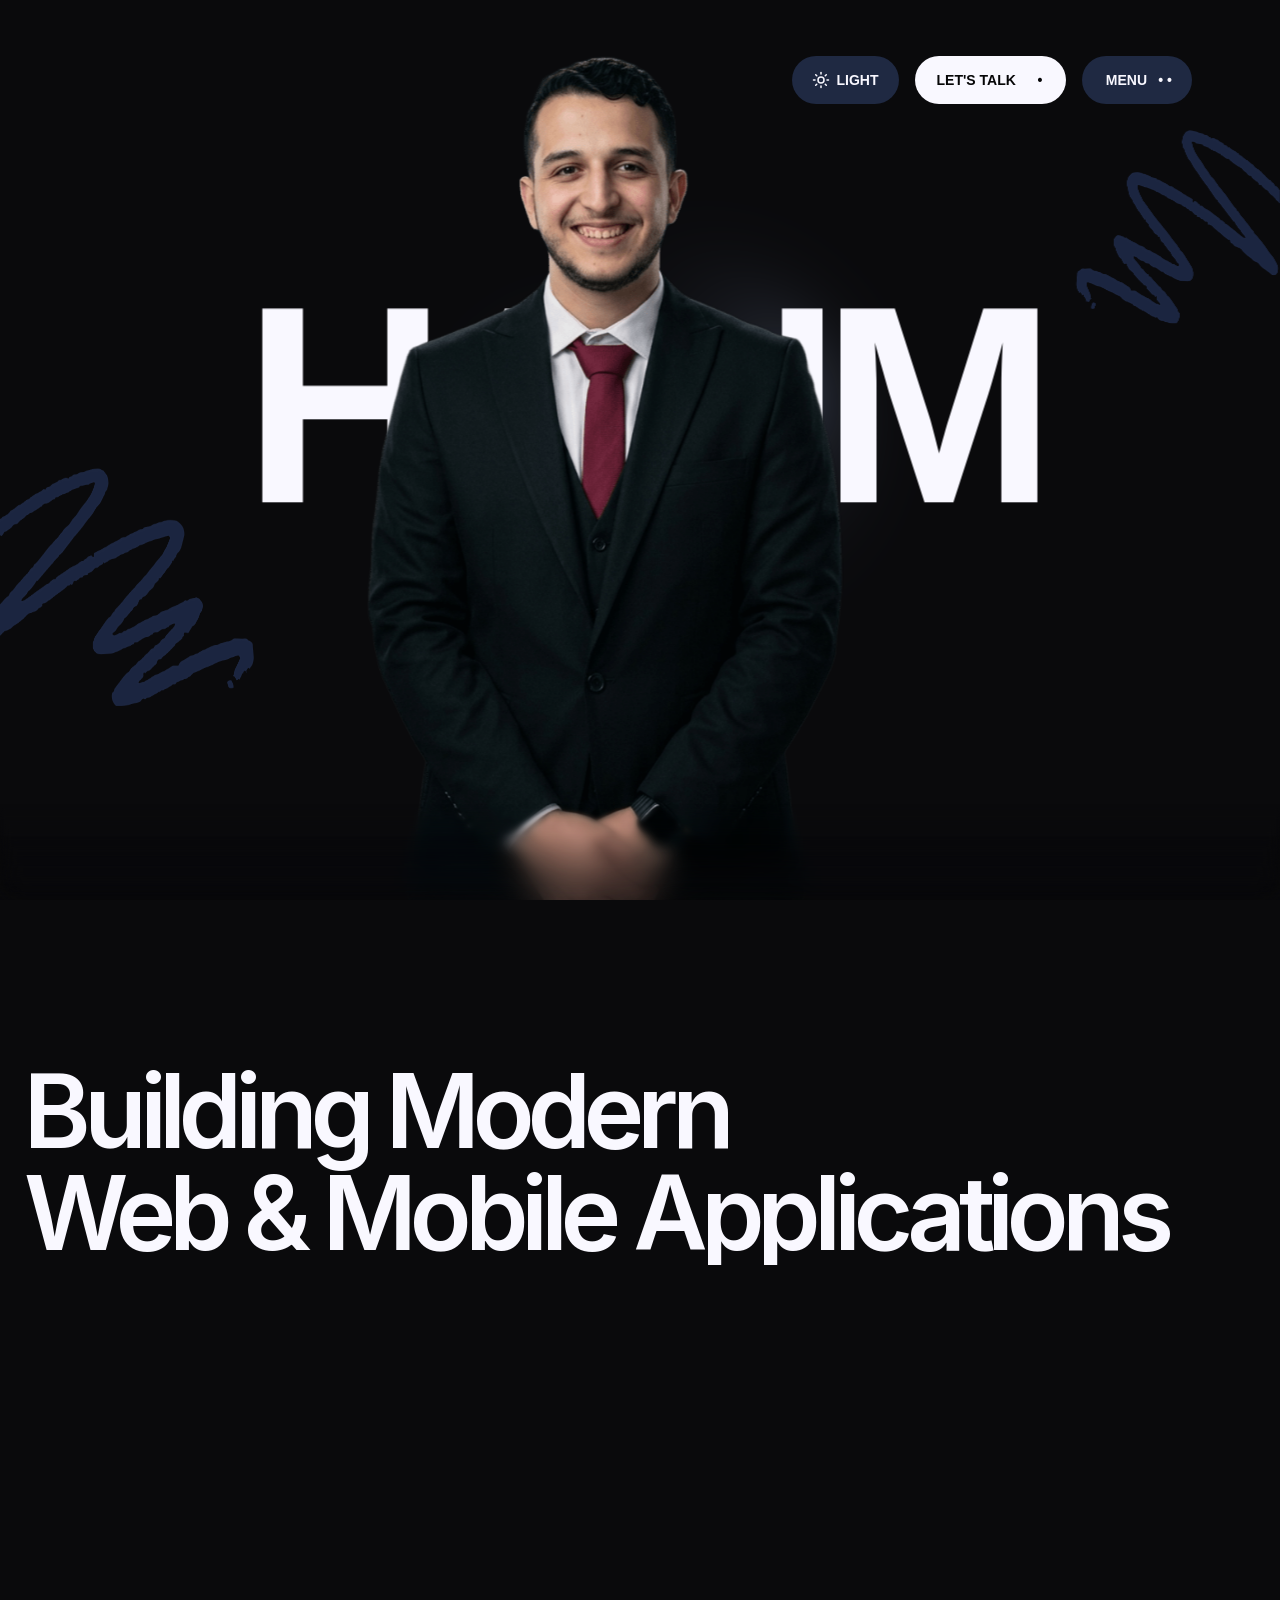
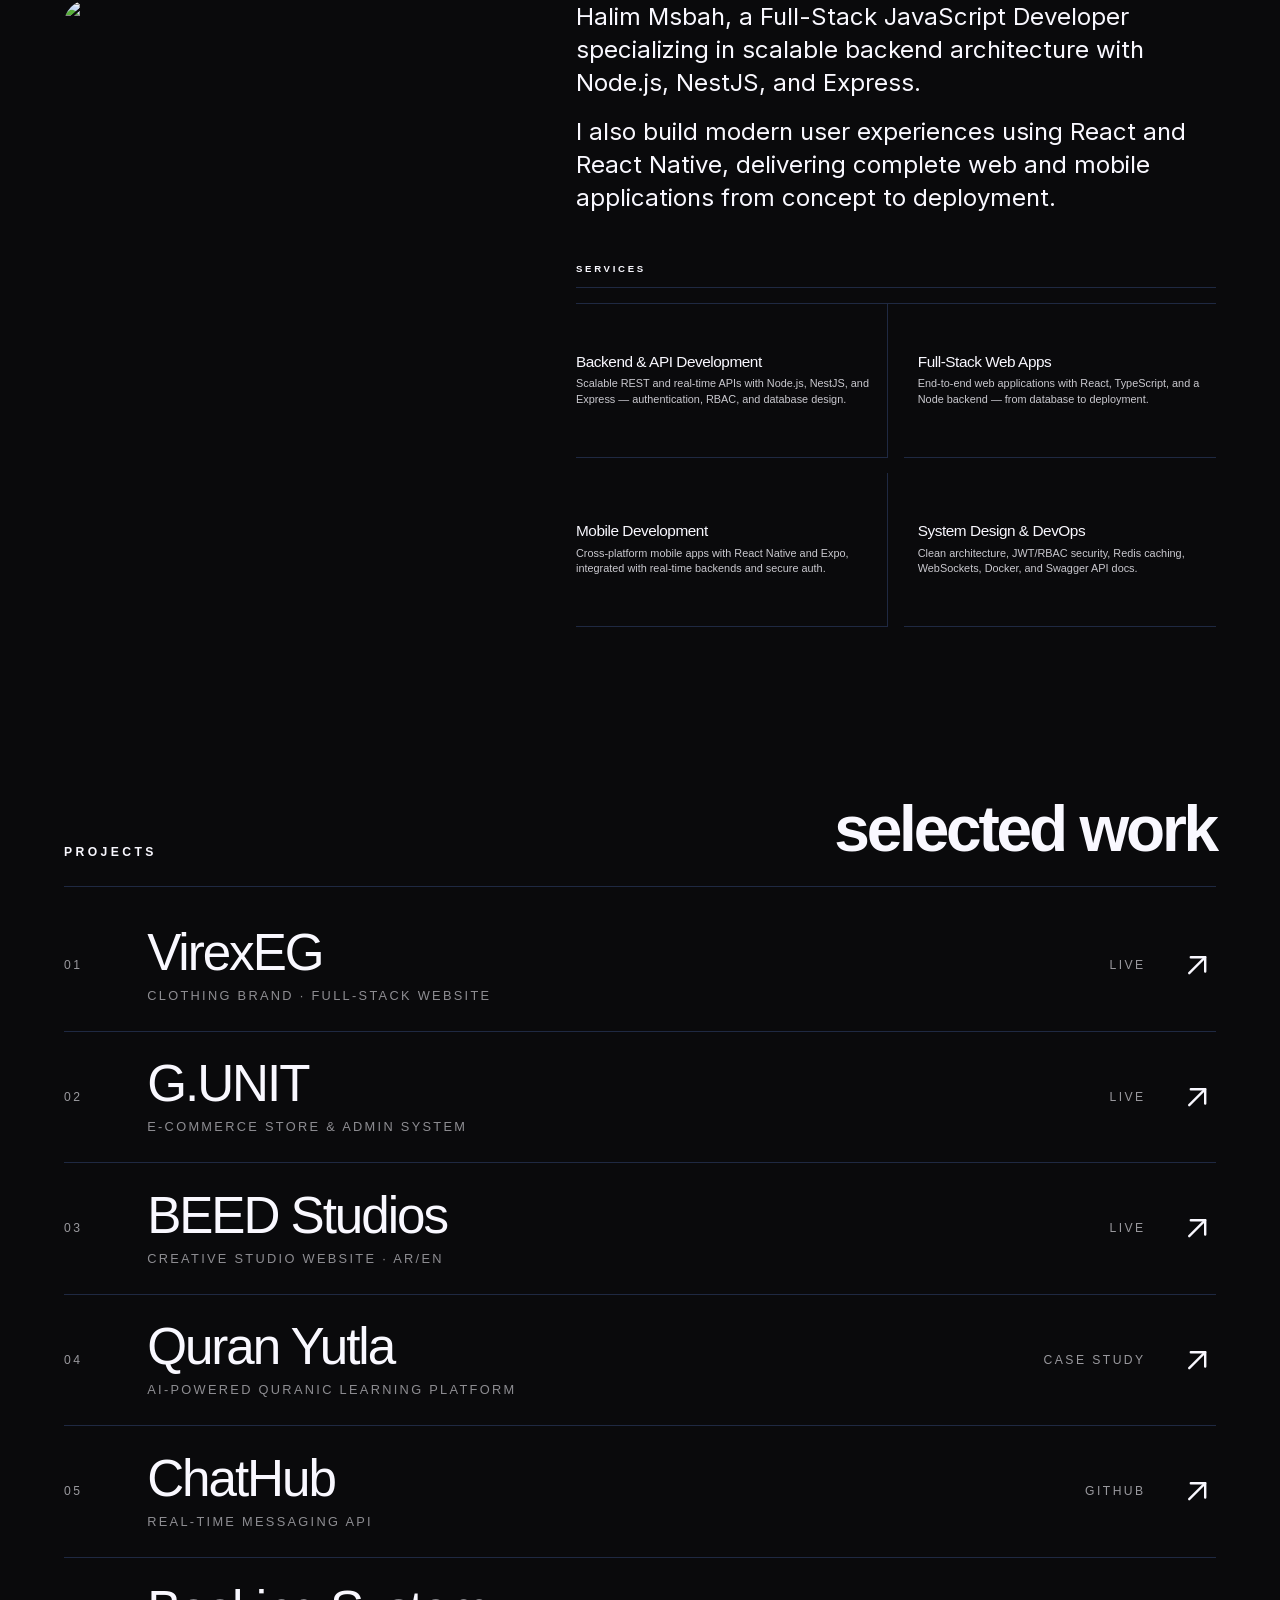
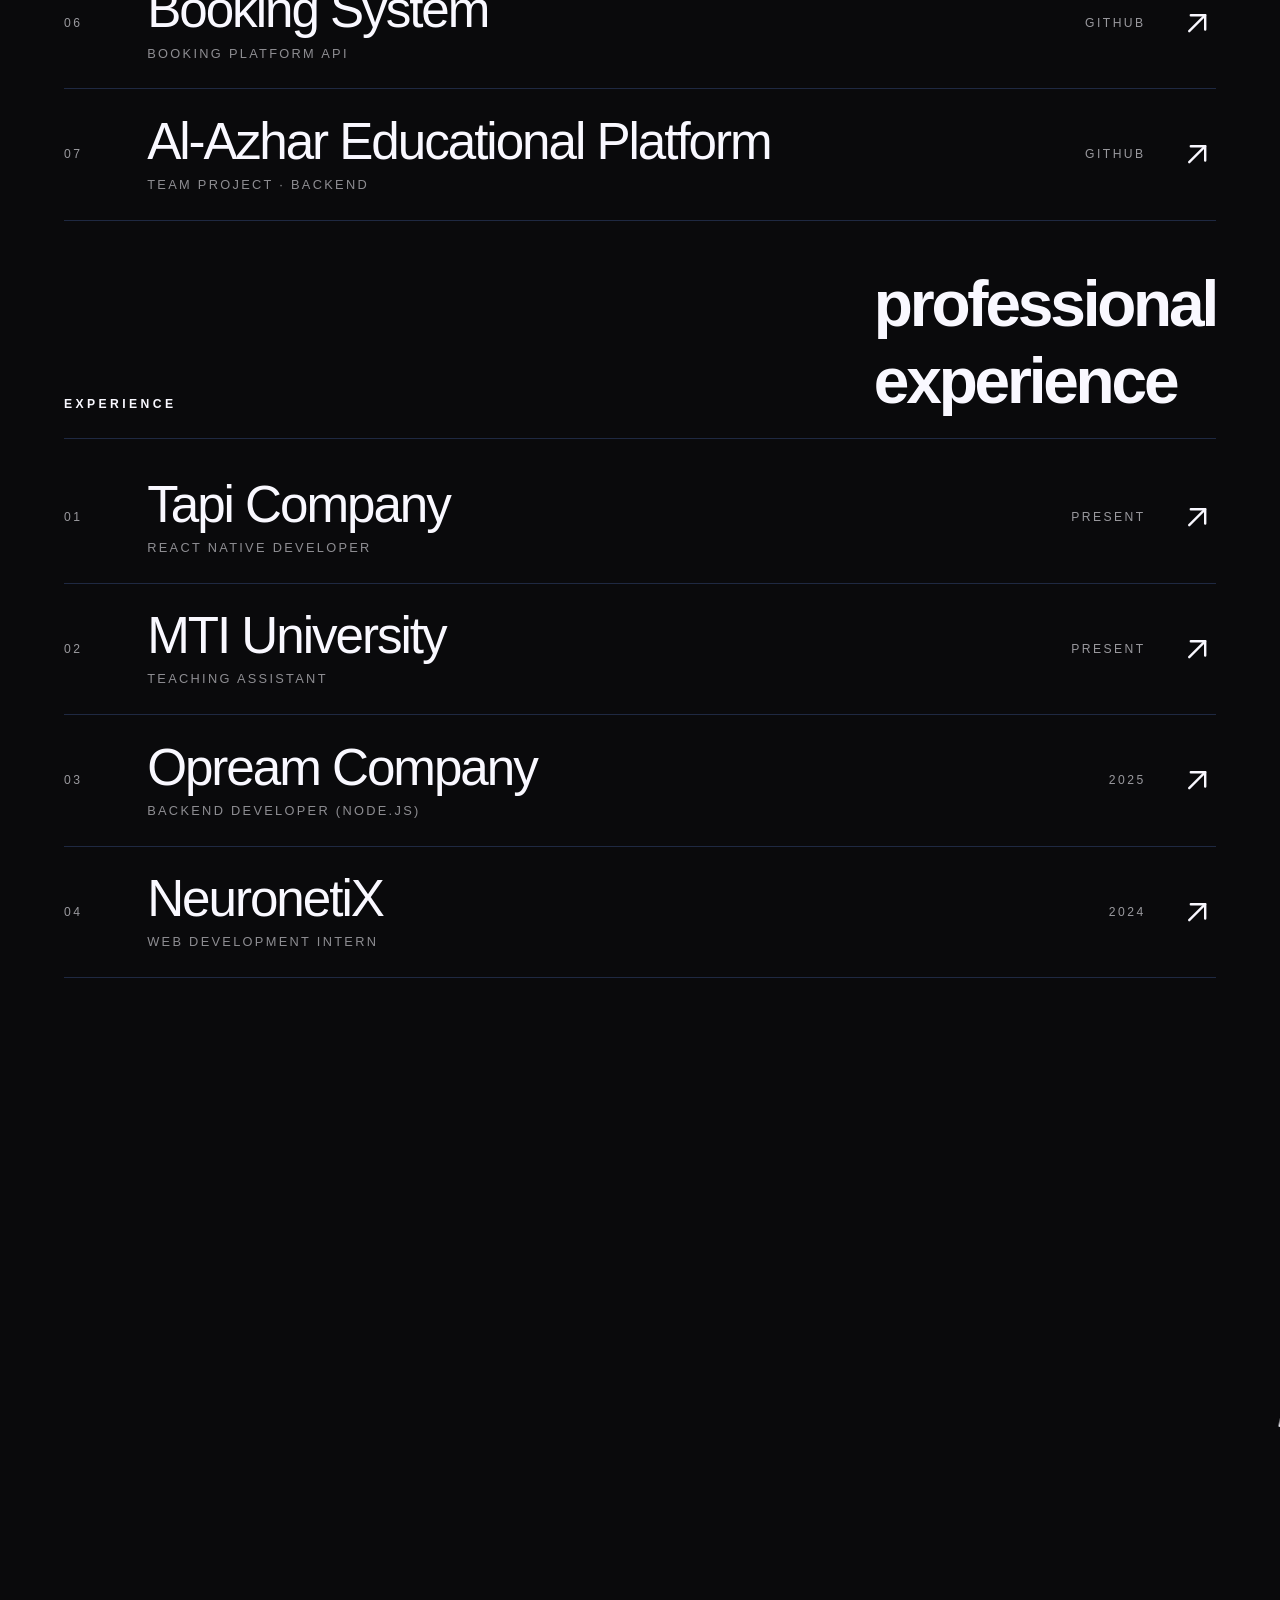
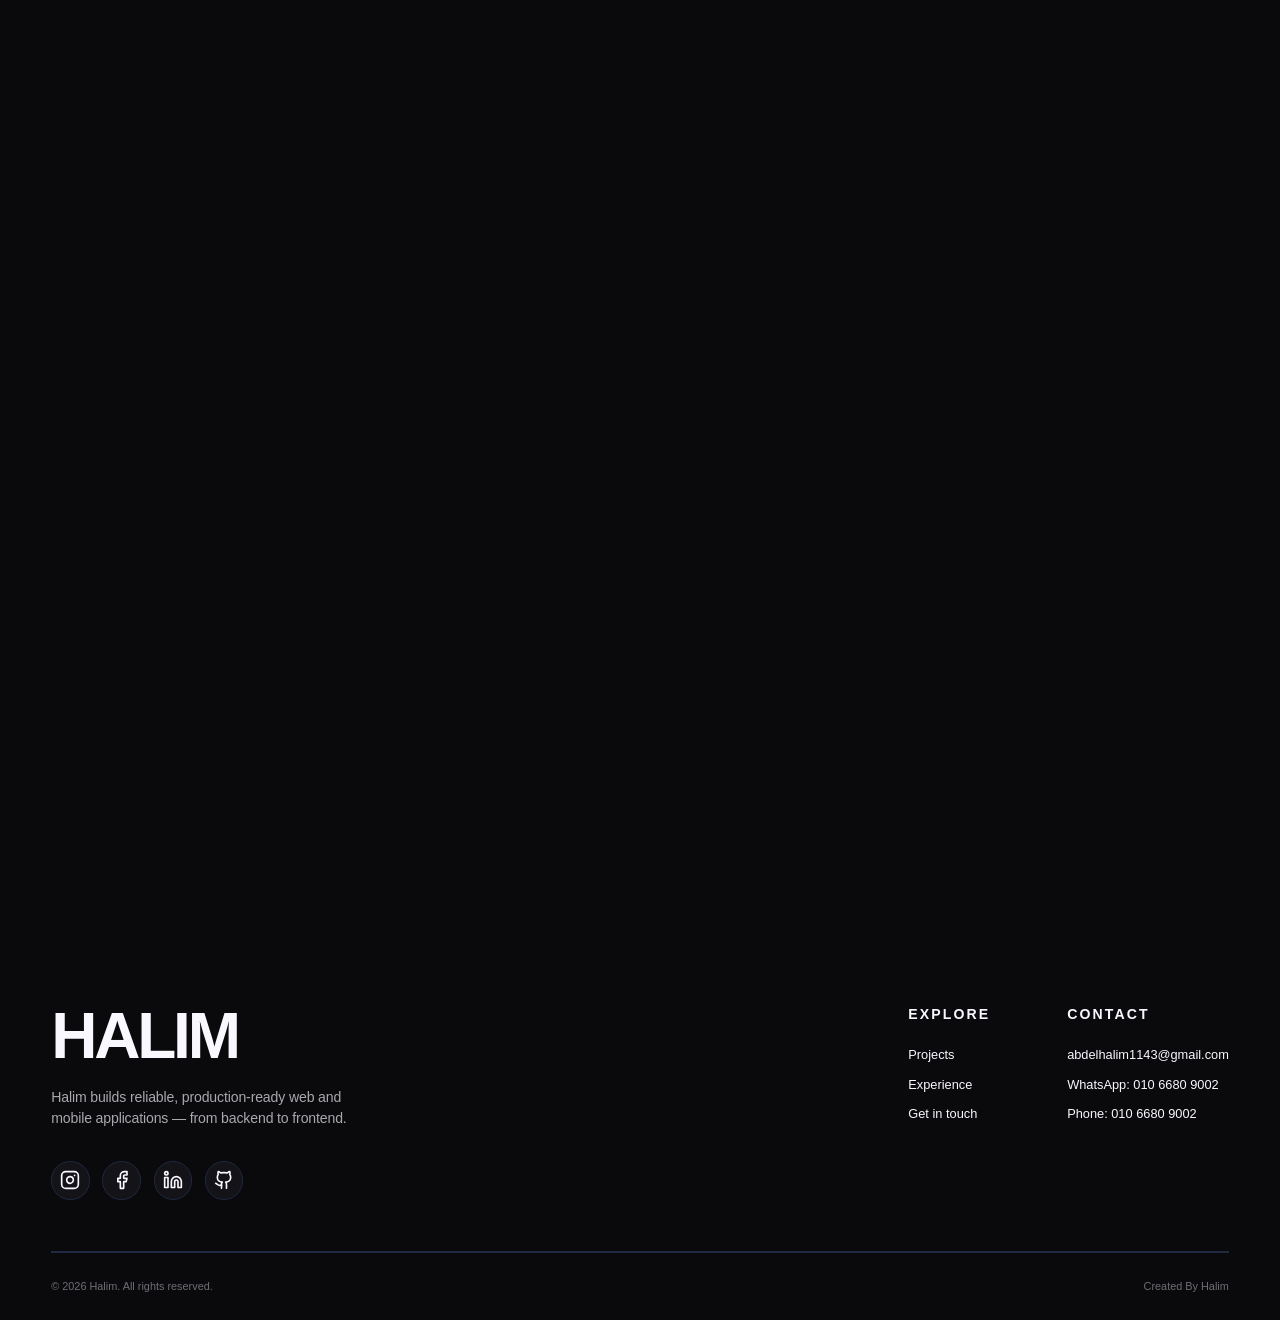
==== commit cc6eb71f: "Rename homepage chunk to bust immutable cache The chunk was edited in place, so browsers and the CDN" ====
--- a/index.html
+++ b/index.html
@@ -1,4 +1,4 @@
-<!DOCTYPE html><html lang="en" class="__variable_8b3a0b" data-theme="dark"><head><meta charSet="utf-8"/><meta name="viewport" content="width=device-width, initial-scale=1"/><meta name="viewport" content="width=device-width, initial-scale=1"/><link rel="preload" href="/_next/static/media/e4af272ccee01ff0-s.p.woff2" as="font" crossorigin="" type="font/woff2"/><link rel="preload" as="image" href="/Svg_Stroke.png"/><link rel="preload" as="image" href="/Portfolio_Img-4.png"/><link rel="preload" as="image" href="/_next/static/media/d7e3f658-ad2c-4625-a3eb-165e8d54403c.9d6558c1.jpg" fetchPriority="high"/><link rel="stylesheet" href="/_next/static/css/f23457f5d2fcbbe9.css" data-precedence="next"/><link rel="stylesheet" href="/_next/static/css/5d00af4f8243bc3b.css" data-precedence="next"/><link rel="preload" as="script" fetchPriority="low" href="/_next/static/chunks/webpack-51fd88904cb727a4.js"/><script src="/_next/static/chunks/fd9d1056-4d3f1e57bab8b203.js" async=""></script><script src="/_next/static/chunks/117-f2f88c3b986827c5.js" async=""></script><script src="/_next/static/chunks/main-app-4684b162bcc8109d.js" async=""></script><script src="/_next/static/chunks/b536a0f1-ac849d69fdb5e5a5.js" async=""></script><script src="/_next/static/chunks/c15bf2b0-19ff368ffb2158b2.js" async=""></script><script src="/_next/static/chunks/90-edf0309097420f80.js" async=""></script><script src="/_next/static/chunks/898-c90d972335443fe6.js" async=""></script><script src="/_next/static/chunks/123-94c5fc3eafb35863.js" async=""></script><script src="/_next/static/chunks/app/page-c58870aa1b0ae101.js" async=""></script><title>HALIM</title><meta name="description" content="Abdelhalim Msbah — Full-Stack Developer. Node.js, NestJS, React and React Native."/><link rel="icon" href="/icon.png"/><meta name="next-size-adjust"/><script>
+<!DOCTYPE html><html lang="en" class="__variable_8b3a0b" data-theme="dark"><head><meta charSet="utf-8"/><meta name="viewport" content="width=device-width, initial-scale=1"/><meta name="viewport" content="width=device-width, initial-scale=1"/><link rel="preload" href="/_next/static/media/e4af272ccee01ff0-s.p.woff2" as="font" crossorigin="" type="font/woff2"/><link rel="preload" as="image" href="/Svg_Stroke.png"/><link rel="preload" as="image" href="/Portfolio_Img-4.png"/><link rel="preload" as="image" href="/_next/static/media/d7e3f658-ad2c-4625-a3eb-165e8d54403c.9d6558c1.jpg" fetchPriority="high"/><link rel="stylesheet" href="/_next/static/css/f23457f5d2fcbbe9.css" data-precedence="next"/><link rel="stylesheet" href="/_next/static/css/5d00af4f8243bc3b.css" data-precedence="next"/><link rel="preload" as="script" fetchPriority="low" href="/_next/static/chunks/webpack-51fd88904cb727a4.js"/><script src="/_next/static/chunks/fd9d1056-4d3f1e57bab8b203.js" async=""></script><script src="/_next/static/chunks/117-f2f88c3b986827c5.js" async=""></script><script src="/_next/static/chunks/main-app-4684b162bcc8109d.js" async=""></script><script src="/_next/static/chunks/b536a0f1-ac849d69fdb5e5a5.js" async=""></script><script src="/_next/static/chunks/c15bf2b0-19ff368ffb2158b2.js" async=""></script><script src="/_next/static/chunks/90-edf0309097420f80.js" async=""></script><script src="/_next/static/chunks/898-c90d972335443fe6.js" async=""></script><script src="/_next/static/chunks/123-94c5fc3eafb35863.js" async=""></script><script src="/_next/static/chunks/app/page-643e065b0ae1g2un.js" async=""></script><title>HALIM</title><meta name="description" content="Abdelhalim Msbah — Full-Stack Developer. Node.js, NestJS, React and React Native."/><link rel="icon" href="/icon.png"/><meta name="next-size-adjust"/><script>
 (function () {
   try {
     var saved = localStorage.getItem('theme');
@@ -8,4 +8,4 @@
     document.documentElement.dataset.theme = 'dark';
   }
 })();
-</script><script src="/_next/static/chunks/polyfills-42372ed130431b0a.js" noModule=""></script><script defer src="/_vercel/insights/script.js"></script></head><body class="__className_8b3a0b"><!--$--><div class="bg-bg text-fg h-auto w-screen overflow-x-hidden"><div class="fixed top-0 left-0 z-[100001] w-full py-5 lg:hidden px-5"><div class="flex items-center justify-between w-full font-extrabold"><a aria-label="Home" class="tracking-wider font-semibold text-2xl cursor-pointer text-fg" style="letter-spacing:-0.03em" href="/">HALIM</a><button type="button" aria-label="Open menu" aria-expanded="false" class="nav_btn_sm flex items-center justify-center cursor-pointer"><div class="text-[0.55rem] leading-none" style="transform:rotate(0deg)">⬤ ⬤</div></button></div></div><div class="fixed inset-0 z-[100000] lg:hidden transition-opacity duration-300 opacity-0 pointer-events-none" aria-hidden="true"><div class="absolute inset-0 bg-bg"></div><div class="relative z-10 h-full w-full flex flex-col pt-24 pb-8 px-6"><nav class="flex flex-col gap-1"><a href="#" class="flex items-center justify-between py-4 border-b border-theme-border text-fg text-3xl font-semibold transition-colors duration-200 hover:text-brblue" style="letter-spacing:-0.03em;transform:translateY(20px);opacity:0;transition:transform 0.4s ease 0.05s, opacity 0.4s ease 0.05s, color 0.2s ease"><span>HOME</span><span class="text-fg-muted text-base">0<!-- -->1</span></a><a href="#about" class="flex items-center justify-between py-4 border-b border-theme-border text-fg text-3xl font-semibold transition-colors duration-200 hover:text-brblue" style="letter-spacing:-0.03em;transform:translateY(20px);opacity:0;transition:transform 0.4s ease 0.1s, opacity 0.4s ease 0.1s, color 0.2s ease"><span>ABOUT</span><span class="text-fg-muted text-base">0<!-- -->2</span></a><a href="#projects-section" class="flex items-center justify-between py-4 border-b border-theme-border text-fg text-3xl font-semibold transition-colors duration-200 hover:text-brblue" style="letter-spacing:-0.03em;transform:translateY(20px);opacity:0;transition:transform 0.4s ease 0.15000000000000002s, opacity 0.4s ease 0.15000000000000002s, color 0.2s ease"><span>WORK</span><span class="text-fg-muted text-base">0<!-- -->3</span></a><a href="#contact-section" class="flex items-center justify-between py-4 border-b border-theme-border text-fg text-3xl font-semibold transition-colors duration-200 hover:text-brblue" style="letter-spacing:-0.03em;transform:translateY(20px);opacity:0;transition:transform 0.4s ease 0.2s, opacity 0.4s ease 0.2s, color 0.2s ease"><span>CONTACT</span><span class="text-fg-muted text-base">0<!-- -->4</span></a></nav><div class="mt-auto pt-8 flex flex-col gap-3"><p class="text-fg-muted text-xs tracking-[0.2em] uppercase">Theme</p><button type="button" aria-label="Toggle theme" aria-pressed="false" class="flex items-center justify-center gap-2 border-2 border-fg text-fg rounded-full px-5 py-4 text-sm tracking-[0.2em] font-semibold cursor-pointer hover:bg-fg hover:text-bg transition-colors duration-200"><svg xmlns="http://www.w3.org/2000/svg" width="18" height="18" viewBox="0 0 24 24" fill="none" stroke="currentColor" stroke-width="2" stroke-linecap="round" stroke-linejoin="round" style="margin-right:0.4rem" aria-hidden="true"><path d="M21 12.79A9 9 0 1 1 11.21 3 7 7 0 0 0 21 12.79z"></path></svg>DARK</button><p class="text-fg-muted text-xs tracking-[0.2em] uppercase mt-2">Get in touch</p><a href="mailto:abdelhalim1143@gmail.com" class="flex items-center justify-between bg-fg text-bg rounded-full px-5 py-4 text-sm tracking-[0.2em] font-semibold"><span>EMAIL</span><span aria-hidden="true">↗</span></a><a href="https://wa.me/201066809002" target="_blank" rel="noopener noreferrer" class="flex items-center justify-between border-2 border-fg text-fg rounded-full px-5 py-4 text-sm tracking-[0.2em] font-semibold"><span>WHATSAPP</span><span aria-hidden="true">↗</span></a></div></div></div><div class="fixed top-0 left-0 w-full px-6 lg:px-20 z-[100001] "><div class="items-start justify-between hidden lg:flex pt-14 pb-10"><div class="tracking-wider font-AeonikMedium text-4xl"><a aria-label="Home" href="/"></a></div><div class="hidden lg:flex items-center justify-around font-AeonikMedium"><div class="flex"><div style="opacity:0;transform:translate3d(0,20px,0) rotate(4deg)"><button type="button" aria-label="Toggle theme" aria-pressed="false" class="nav_btn_lg nav_btn_light flex items-center justify-center hover:bg-brblue py-6 cursor-pointer"><svg xmlns="http://www.w3.org/2000/svg" width="18" height="18" viewBox="0 0 24 24" fill="none" stroke="currentColor" stroke-width="2" stroke-linecap="round" stroke-linejoin="round" style="margin-right:0.4rem" aria-hidden="true"><path d="M21 12.79A9 9 0 1 1 11.21 3 7 7 0 0 0 21 12.79z"></path></svg>DARK</button></div><div style="opacity:0;transform:translate3d(0,20px,0) rotate(4deg)"><a href="mailto:abdelhalim1143@gmail.com" aria-label="Email abdelhalim1143@gmail.com" class="nav_btn_lg nav_btn_dark flex items-center justify-center hover:bg-brblue py-6"><span style="opacity:0;transform:translate3d(-10px,0,0)" class="opacity-0">➔</span><span style="transform:none">LET&#x27;S TALK  </span><span style="opacity:1;transform:none"> • </span></a></div><div style="opacity:0;transform:translate3d(0,20px,0) rotate(4deg)"><div class="absolute top-[4rem] right-0 w-[20rem] "><div class="rounded-xl bg-bg-alt text-fg flex flex-col font-Aeonik text-3xl p-8" style="opacity:0;transform:translate3d(0,100px,0) rotate(20deg)"><a href="#" class="flex items-center justify-between transition-colors duration-200 hover:text-brblue cursor-pointer pb-3"><span>HOME</span><span class="text-fg-muted">•</span></a><a href="#about" class="flex items-center justify-between transition-colors duration-200 hover:text-brblue cursor-pointer py-3"><span>ABOUT</span><span class="text-fg-muted">•</span></a><a href="#projects-section" class="flex items-center justify-between transition-colors duration-200 hover:text-brblue cursor-pointer py-3"><span>WORK</span><span class="text-fg-muted">•</span></a><a href="#contact-section" class="flex items-center justify-between transition-colors duration-200 hover:text-brblue cursor-pointer pt-3"><span>CONTACT</span><span class="text-fg-muted">•</span></a></div><div class="rounded-xl bg-bg-alt text-fg flex flex-col p-8 my-2" style="opacity:0;transform:translate3d(0,100px,0) rotate(-20deg)"><div class="font-Aeonik text-3xl leading-tight">Got an idea?<br/>Let&#x27;s talk.</div><div class="flex flex-col gap-2 mt-5"><a href="mailto:abdelhalim1143@gmail.com" class="flex items-center justify-between bg-fg text-bg rounded-xl px-4 py-3 text-sm tracking-widest font-semibold transition-transform duration-200 hover:-translate-y-0.5"><span>EMAIL</span><span aria-hidden="true">↗</span></a><a href="https://wa.me/201066809002" target="_blank" rel="noopener noreferrer" class="flex items-center justify-between border-2 border-fg text-fg rounded-xl px-4 py-3 text-sm tracking-widest font-semibold transition-colors duration-200 hover:bg-accent-soft"><span>WHATSAPP</span><span aria-hidden="true">↗</span></a></div></div></div><div class="nav_btn_lg py-6 flex items-center justify-center cursor-pointer transition-colors duration-200 bg-brgray hover:bg-bg-alt"><div class="flex flex-col h-6 items-center justify-center"><div style="opacity:1;transform:translate3d(0,10px,0)">MENU  </div><div style="opacity:0;transform:translate3d(0,10px,0)">CLOSE  </div></div><div style="transform:rotate(0deg)">• •</div></div></div></div></div></div></div><div id="loader"><div id="loader-counter">0</div></div><div id="hero-section"><div id="hero-bg-fluid"><div class="liquid-ether-container "></div></div><div class="hero-layer" data-depth="0.20" style="z-index:4"><div id="hero-stroke-2"><img src="/Svg_Stroke.png" alt="" draggable="false"/></div></div><div class="hero-layer" data-depth="0.10" style="z-index:5"><div id="hero-heading"><span><span class="hero-char" style="display:inline-block">H</span><span class="hero-char" style="display:inline-block">A</span><span class="hero-char" style="display:inline-block">L</span><span class="hero-char" style="display:inline-block">I</span><span class="hero-char" style="display:inline-block">M</span></span></div></div><div class="hero-layer" data-depth="0.50" style="z-index:10"><div id="hero-img"><img src="/Portfolio_Img-4.png" alt="" draggable="false"/></div></div><div class="hero-layer" data-depth="0.30" style="z-index:11"><div id="hero-stroke-1"><img src="/Svg_Stroke.png" alt="" draggable="false"/></div></div><div class="hero-end-line"></div></div><div id="about" class="h-auto md:h-[140vh] relative mt-16 md:mt-[10rem] flex flex-col md:block pb-16 md:pb-0 gap-8 md:gap-0"><svg class="squigggle absolute top-[-10%] left-1/2 -translate-x-1/2 w-[120vw] h-full z-0" fill="none" xmlns="http://www.w3.org/2000/svg"><path d="M1588 1052.5C1563.5 1002.5 1503.4 1295.7 1413 1288.5C1300 1279.5 1318.5 976.5 1145.5 942.5C972.5 908.501 1011.5 1109.5 827 1142.5C642.5 1175.5 640.5 963.5 366 804C146.4 676.4 73.1667 792.5 64 866.5C65.5 916.5 106.8 1011.8 260 993C396 976.311 647.5 927.5 677.5 547.5C707.5 167.5 246.5 -47 82.5 66C-81.5 179 -189.5 31.5 -189.5 31.5" style="stroke-width:50;stroke-linecap:round" stroke="url(#paint0_linear_5_4)" stroke-dashoffset="-4291"></path><defs><linearGradient id="paint0_linear_5_4" x1="35" y1="-17" x2="605" y2="444" gradientUnits="userSpaceOnUse"><stop stop-color="#0016EC"></stop><stop offset="1" stop-color="#4A83FF" stop-opacity="1"></stop></linearGradient></defs></svg><h2 class="w-full z-10 relative px-4 md:px-0 md:pl-6 font-semibold text-[13vw] sm:text-[10vw] md:text-[9rem] text-center md:text-left leading-[1.1] md:leading-none overflow-hidden" style="letter-spacing:-0.07em;white-space:nowrap;font-size:clamp(1.6rem,8vw,7rem)"><div class="flex justify-center md:justify-start">Building Modern </div><div class="flex justify-center md:justify-start">Web &amp; Mobile Applications</div></h2><div class="relative md:absolute mx-auto md:mx-0 mt-4 md:mt-0 md:top-[60vh] md:left-16 md:translate-x-0 md:translate-y-0 z-30 w-[82vw] md:w-[28vw] max-w-[22rem] md:max-w-[500px] aspect-[3/4] md:aspect-[856/1024] overflow-hidden rounded-3xl" style="transform:none"><img alt="Featured portrait" fetchPriority="high" decoding="async" data-nimg="fill" class="object-cover" style="position:absolute;height:100%;width:100%;left:0;top:0;right:0;bottom:0;color:transparent" src="/_next/static/media/d7e3f658-ad2c-4625-a3eb-165e8d54403c.9d6558c1.jpg"/></div><div class="relative md:absolute md:top-[60vh] left-0 md:left-[45vw] w-full md:w-[50vw] md:-translate-x-0 md:mt-0 z-10 flex flex-col md:items-start items-center px-5 md:px-0"><div class="w-full md:w-full text-base md:text-2xl flex flex-col gap-3 md:gap-4 leading-relaxed md:leading-snug text-center md:text-left"><p>Halim Msbah, a Full-Stack JavaScript Developer specializing in scalable backend architecture with Node.js, NestJS, and Express.</p><p>I also build modern user experiences using React and React Native, delivering complete web and mobile applications from concept to deployment.</p></div><div class="about-inline-services w-full md:w-full mt-8 md:mt-12 h-auto md:h-[36vh]"><div class="about-inline-services__head"><span class="about-inline-services__label">SERVICES</span></div><div class="about-inline-services__grid"><article class="about-inline-services__item"><h4>Backend &amp; API Development</h4><p>Scalable REST and real-time APIs with Node.js, NestJS, and Express — authentication, RBAC, and database design.</p></article><article class="about-inline-services__item"><h4>Full-Stack Web Apps</h4><p>End-to-end web applications with React, TypeScript, and a Node backend — from database to deployment.</p></article><article class="about-inline-services__item"><h4>Mobile Development</h4><p>Cross-platform mobile apps with React Native and Expo, integrated with real-time backends and secure auth.</p></article><article class="about-inline-services__item"><h4>System Design &amp; DevOps</h4><p>Clean architecture, JWT/RBAC security, Redis caching, WebSockets, Docker, and Swagger API docs.</p></article></div></div></div></div><section id="projects-section"><div class="pj-head"><span class="pj-label">PROJECTS</span><h2 class="pj-title" style="white-space:nowrap"><div class="pj-title-line">selected work</div></h2></div><ul class="pj-list"><li class="pj-row"><a class="pj-link" href="/projects/virexeg/" target="_blank" rel="noopener noreferrer"><span class="pj-num">01</span><div class="pj-meta"><span class="pj-name">VirexEG</span><span class="pj-role">Clothing Brand · Full-Stack Website</span></div><span class="pj-kind">Live</span><span class="pj-arrow" aria-hidden="true"><svg viewBox="0 0 24 24" width="100%" height="100%" fill="none" stroke="currentColor" stroke-width="1.5" stroke-linecap="round" stroke-linejoin="round"><path d="M7 17 17 7"></path><path d="M8 7h9v9"></path></svg></span></a></li><li class="pj-row"><a class="pj-link" href="/projects/g-unit/" target="_blank" rel="noopener noreferrer"><span class="pj-num">02</span><div class="pj-meta"><span class="pj-name">G.UNIT</span><span class="pj-role">E-commerce Store &amp; Admin System</span></div><span class="pj-kind">Live</span><span class="pj-arrow" aria-hidden="true"><svg viewBox="0 0 24 24" width="100%" height="100%" fill="none" stroke="currentColor" stroke-width="1.5" stroke-linecap="round" stroke-linejoin="round"><path d="M7 17 17 7"></path><path d="M8 7h9v9"></path></svg></span></a></li><li class="pj-row"><a class="pj-link" href="/projects/beed-studios/" target="_blank" rel="noopener noreferrer"><span class="pj-num">03</span><div class="pj-meta"><span class="pj-name">BEED Studios</span><span class="pj-role">Creative Studio Website · AR/EN</span></div><span class="pj-kind">Live</span><span class="pj-arrow" aria-hidden="true"><svg viewBox="0 0 24 24" width="100%" height="100%" fill="none" stroke="currentColor" stroke-width="1.5" stroke-linecap="round" stroke-linejoin="round"><path d="M7 17 17 7"></path><path d="M8 7h9v9"></path></svg></span></a></li><li class="pj-row"><a class="pj-link" href="/projects/quran-yutla/" target="_blank" rel="noopener noreferrer"><span class="pj-num">04</span><div class="pj-meta"><span class="pj-name">Quran Yutla</span><span class="pj-role">AI-Powered Quranic Learning Platform</span></div><span class="pj-kind">Case Study</span><span class="pj-arrow" aria-hidden="true"><svg viewBox="0 0 24 24" width="100%" height="100%" fill="none" stroke="currentColor" stroke-width="1.5" stroke-linecap="round" stroke-linejoin="round"><path d="M7 17 17 7"></path><path d="M8 7h9v9"></path></svg></span></a></li><li class="pj-row"><a class="pj-link" href="https://github.com/Halimmsbah/ChatHub" target="_blank" rel="noopener noreferrer"><span class="pj-num">05</span><div class="pj-meta"><span class="pj-name">ChatHub</span><span class="pj-role">Real-Time Messaging API</span></div><span class="pj-kind">GitHub</span><span class="pj-arrow" aria-hidden="true"><svg viewBox="0 0 24 24" width="100%" height="100%" fill="none" stroke="currentColor" stroke-width="1.5" stroke-linecap="round" stroke-linejoin="round"><path d="M7 17 17 7"></path><path d="M8 7h9v9"></path></svg></span></a></li><li class="pj-row"><a class="pj-link" href="https://github.com/Halimmsbah/Booking-App" target="_blank" rel="noopener noreferrer"><span class="pj-num">06</span><div class="pj-meta"><span class="pj-name">Booking System</span><span class="pj-role">Booking Platform API</span></div><span class="pj-kind">GitHub</span><span class="pj-arrow" aria-hidden="true"><svg viewBox="0 0 24 24" width="100%" height="100%" fill="none" stroke="currentColor" stroke-width="1.5" stroke-linecap="round" stroke-linejoin="round"><path d="M7 17 17 7"></path><path d="M8 7h9v9"></path></svg></span></a></li><li class="pj-row"><a class="pj-link" href="https://github.com/Halimmsbah" target="_blank" rel="noopener noreferrer"><span class="pj-num">07</span><div class="pj-meta"><span class="pj-name">Al-Azhar Educational Platform</span><span class="pj-role">Team Project · Backend</span></div><span class="pj-kind">GitHub</span><span class="pj-arrow" aria-hidden="true"><svg viewBox="0 0 24 24" width="100%" height="100%" fill="none" stroke="currentColor" stroke-width="1.5" stroke-linecap="round" stroke-linejoin="round"><path d="M7 17 17 7"></path><path d="M8 7h9v9"></path></svg></span></a></li></ul><div id="ventures" class="pj-head pj-head--secondary"><span class="pj-label">EXPERIENCE</span><h2 class="pj-title" style="display:flex;flex-direction:column;gap:0.2em;perspective:1000px"><div class="pj-title-line">professional</div><div class="pj-title-line">experience</div></h2></div><ul class="pj-list"><li class="pj-row"><div class="pj-link pj-link--static"><span class="pj-num">01</span><div class="pj-meta"><span class="pj-name">Tapi Company</span><span class="pj-role">React Native Developer</span></div><span class="pj-kind">Present</span><span class="pj-arrow" aria-hidden="true"><svg viewBox="0 0 24 24" width="100%" height="100%" fill="none" stroke="currentColor" stroke-width="1.5" stroke-linecap="round" stroke-linejoin="round"><path d="M7 17 17 7"></path><path d="M8 7h9v9"></path></svg></span></div></li><li class="pj-row"><div class="pj-link pj-link--static"><span class="pj-num">02</span><div class="pj-meta"><span class="pj-name">MTI University</span><span class="pj-role">Teaching Assistant</span></div><span class="pj-kind">Present</span><span class="pj-arrow" aria-hidden="true"><svg viewBox="0 0 24 24" width="100%" height="100%" fill="none" stroke="currentColor" stroke-width="1.5" stroke-linecap="round" stroke-linejoin="round"><path d="M7 17 17 7"></path><path d="M8 7h9v9"></path></svg></span></div></li><li class="pj-row"><div class="pj-link pj-link--static"><span class="pj-num">03</span><div class="pj-meta"><span class="pj-name">Opream Company</span><span class="pj-role">Backend Developer (Node.js)</span></div><span class="pj-kind">2025</span><span class="pj-arrow" aria-hidden="true"><svg viewBox="0 0 24 24" width="100%" height="100%" fill="none" stroke="currentColor" stroke-width="1.5" stroke-linecap="round" stroke-linejoin="round"><path d="M7 17 17 7"></path><path d="M8 7h9v9"></path></svg></span></div></li><li class="pj-row"><div class="pj-link pj-link--static"><span class="pj-num">04</span><div class="pj-meta"><span class="pj-name">NeuronetiX</span><span class="pj-role">Web Development Intern</span></div><span class="pj-kind">2024</span><span class="pj-arrow" aria-hidden="true"><svg viewBox="0 0 24 24" width="100%" height="100%" fill="none" stroke="currentColor" stroke-width="1.5" stroke-linecap="round" stroke-linejoin="round"><path d="M7 17 17 7"></path><path d="M8 7h9v9"></path></svg></span></div></li></ul></section><section class="Horizontal"><div class="hs-sticky"><h3 class="Horizontal__text heading-xl"><span class="hs-word" style="display:inline-block;white-space:nowrap"><span class="hs-char" style="display:inline-block">I</span><span class="hs-char" style="display:inline-block"> </span></span><span class="hs-word" style="display:inline-block;white-space:nowrap"><span class="hs-char" style="display:inline-block">B</span><span class="hs-char" style="display:inline-block">u</span><span class="hs-char" style="display:inline-block">i</span><span class="hs-char" style="display:inline-block">l</span><span class="hs-char" style="display:inline-block">d</span><span class="hs-char" style="display:inline-block"> </span></span><span class="hs-word" style="display:inline-block;white-space:nowrap"><span class="hs-char" style="display:inline-block">M</span><span class="hs-char" style="display:inline-block">o</span><span class="hs-char" style="display:inline-block">d</span><span class="hs-char" style="display:inline-block">e</span><span class="hs-char" style="display:inline-block">r</span><span class="hs-char" style="display:inline-block">n</span><span class="hs-char" style="display:inline-block"> </span></span><span class="hs-word" style="display:inline-block;white-space:nowrap"><span class="hs-char" style="display:inline-block">W</span><span class="hs-char" style="display:inline-block">e</span><span class="hs-char" style="display:inline-block">b</span><span class="hs-char" style="display:inline-block"> </span></span><span class="hs-word" style="display:inline-block;white-space:nowrap"><span class="hs-char" style="display:inline-block">&amp;</span><span class="hs-char" style="display:inline-block"> </span></span><span class="hs-word" style="display:inline-block;white-space:nowrap"><span class="hs-char" style="display:inline-block">M</span><span class="hs-char" style="display:inline-block">o</span><span class="hs-char" style="display:inline-block">b</span><span class="hs-char" style="display:inline-block">i</span><span class="hs-char" style="display:inline-block">l</span><span class="hs-char" style="display:inline-block">e</span><span class="hs-char" style="display:inline-block"> </span></span><span class="hs-word" style="display:inline-block;white-space:nowrap"><span class="hs-char" style="display:inline-block">A</span><span class="hs-char" style="display:inline-block">p</span><span class="hs-char" style="display:inline-block">p</span><span class="hs-char" style="display:inline-block">l</span><span class="hs-char" style="display:inline-block">i</span><span class="hs-char" style="display:inline-block">c</span><span class="hs-char" style="display:inline-block">a</span><span class="hs-char" style="display:inline-block">t</span><span class="hs-char" style="display:inline-block">i</span><span class="hs-char" style="display:inline-block">o</span><span class="hs-char" style="display:inline-block">n</span><span class="hs-char" style="display:inline-block">s</span><span class="hs-char" style="display:inline-block">.</span></span></h3></div></section><section id="contact-section"><div id="ct-eyebrow"><span class="ct-char" style="display:inline-block">h</span><span class="ct-char" style="display:inline-block">a</span><span class="ct-char" style="display:inline-block">v</span><span class="ct-char" style="display:inline-block">e</span><span class="ct-char" style="display:inline-block"> </span><span class="ct-char" style="display:inline-block">a</span><span class="ct-char" style="display:inline-block"> </span><span class="ct-char" style="display:inline-block">p</span><span class="ct-char" style="display:inline-block">r</span><span class="ct-char" style="display:inline-block">o</span><span class="ct-char" style="display:inline-block">j</span><span class="ct-char" style="display:inline-block">e</span><span class="ct-char" style="display:inline-block">c</span><span class="ct-char" style="display:inline-block">t</span><span class="ct-char" style="display:inline-block"> </span><span class="ct-char" style="display:inline-block">i</span><span class="ct-char" style="display:inline-block">n</span><span class="ct-char" style="display:inline-block"> </span><span class="ct-char" style="display:inline-block">m</span><span class="ct-char" style="display:inline-block">i</span><span class="ct-char" style="display:inline-block">n</span><span class="ct-char" style="display:inline-block">d</span><span class="ct-char" style="display:inline-block">?</span></div><h2 id="ct-headline" style="white-space:nowrap"><span class="ct-char" style="display:inline-block">l</span><span class="ct-char" style="display:inline-block">e</span><span class="ct-char" style="display:inline-block">t</span><span class="ct-char" style="display:inline-block">&#x27;</span><span class="ct-char" style="display:inline-block">s</span><span class="ct-char" style="display:inline-block"> </span><span class="ct-char" style="display:inline-block">t</span><span class="ct-char" style="display:inline-block">a</span><span class="ct-char" style="display:inline-block">l</span><span class="ct-char" style="display:inline-block">k</span><span class="ct-char" style="display:inline-block">.</span></h2><a id="ct-email" href="mailto:abdelhalim1143@gmail.com" aria-label="Email abdelhalim1143@gmail.com">abdelhalim1143@gmail.com</a><div id="ct-actions"><a id="ct-btn" href="mailto:abdelhalim1143@gmail.com"><span>SAY HELLO</span><svg width="18" height="18" viewBox="0 0 24 24" fill="none" stroke="currentColor" stroke-width="2" stroke-linecap="round" stroke-linejoin="round" aria-hidden="true"><path d="M7 17 17 7"></path><path d="M7 7h10v10"></path></svg></a><a id="ct-btn-secondary" href="https://wa.me/201066809002" target="_blank" rel="noopener noreferrer"><span>WHATSAPP</span><svg width="18" height="18" viewBox="0 0 24 24" fill="none" stroke="currentColor" stroke-width="2" stroke-linecap="round" stroke-linejoin="round" aria-hidden="true"><path d="M7 17 17 7"></path><path d="M7 7h10v10"></path></svg></a></div></section><footer id="main-footer"><div class="footer-top"><div class="footer-brand"><h1 class="f-logo">HALIM</h1><p class="f-desc">Halim builds reliable, production-ready web and <br/>mobile applications — from backend to frontend.</p><div class="f-socials"><a href="https://www.instagram.com/halimmsbah/?hl=en" target="_blank" rel="noopener noreferrer" aria-label="Instagram"><svg xmlns="http://www.w3.org/2000/svg" width="20" height="20" viewBox="0 0 24 24" fill="none" stroke="currentColor" stroke-width="2" stroke-linecap="round" stroke-linejoin="round"><rect width="20" height="20" x="2" y="2" rx="5" ry="5"></rect><path d="M16 11.37A4 4 0 1 1 12.63 8 4 4 0 0 1 16 11.37z"></path><line x1="17.5" x2="17.51" y1="6.5" y2="6.5"></line></svg></a><a href="https://web.facebook.com/Halimmsbah?locale=ar_AR" target="_blank" rel="noopener noreferrer" aria-label="Facebook"><svg xmlns="http://www.w3.org/2000/svg" width="20" height="20" viewBox="0 0 24 24" fill="none" stroke="currentColor" stroke-width="2" stroke-linecap="round" stroke-linejoin="round"><path d="M18 2h-3a5 5 0 0 0-5 5v3H7v4h3v8h4v-8h3l1-4h-4V7a1 1 0 0 1 1-1h3z"></path></svg></a><a href="https://www.linkedin.com/in/abdelhalim-msbah-124069253/" target="_blank" rel="noopener noreferrer" aria-label="LinkedIn"><svg xmlns="http://www.w3.org/2000/svg" width="20" height="20" viewBox="0 0 24 24" fill="none" stroke="currentColor" stroke-width="2" stroke-linecap="round" stroke-linejoin="round"><path d="M16 8a6 6 0 0 1 6 6v7h-4v-7a2 2 0 0 0-4 0v7h-4v-7a6 6 0 0 1 6-6z"></path><rect width="4" height="12" x="2" y="9"></rect><circle cx="4" cy="4" r="2"></circle></svg></a><a href="https://github.com/Halimmsbah" target="_blank" rel="noopener noreferrer" aria-label="GitHub"><svg xmlns="http://www.w3.org/2000/svg" width="20" height="20" viewBox="0 0 24 24" fill="none" stroke="currentColor" stroke-width="2" stroke-linecap="round" stroke-linejoin="round"><path d="M15 22v-4a4.8 4.8 0 0 0-1-3.5c3 0 6-2 6-5.5.08-1.25-.27-2.48-1-3.5.28-1.15.28-2.35 0-3.5 0 0-1 0-3 1.5-2.64-.5-5.36-.5-8 0C6 2 5 2 5 2c-.3 1.15-.3 2.35 0 3.5A5.4 5.4 0 0 0 4 9c0 3.5 3 5.5 6 5.5-.39.49-.68 1.05-.85 1.65-.17.6-.22 1.23-.15 1.85v4"></path><path d="M9 18c-4.51 2-5-2-7-2"></path></svg></a></div></div><div class="footer-links"><div class="f-col"><h3>EXPLORE</h3><a href="#projects-section">Projects</a><a href="#ventures">Experience</a><a href="#contact-section">Get in touch</a></div><div class="f-col"><h3>CONTACT</h3><a href="mailto:abdelhalim1143@gmail.com">abdelhalim1143@gmail.com</a><a href="https://wa.me/201066809002" target="_blank" rel="noopener noreferrer">WhatsApp: 010 6680 9002</a><a href="tel:+201066809002">Phone: 010 6680 9002</a></div></div></div><div class="footer-bottom"><p>© <!-- -->2026<!-- --> Halim. All rights reserved.</p><p>Created By Halim</p></div></footer><div aria-hidden="true" style="position:fixed;inset:0;pointer-events:none;z-index:99999"><div class="gradual-blur gradual-blur-parent " style="position:absolute;pointer-events:none;opacity:1;z-index:1;height:6rem;width:100%;bottom:0;left:0;right:0"><div class="gradual-blur-inner" style="position:relative;width:100%;height:100%"><div style="position:absolute;inset:0;mask-image:linear-gradient(to bottom, transparent 0%, black 16.7%, black 33.3%, transparent 50%);-webkit-mask-image:linear-gradient(to bottom, transparent 0%, black 16.7%, black 33.3%, transparent 50%);backdrop-filter:blur(0.181rem);-webkit-backdrop-filter:blur(0.181rem);opacity:0.9"></div><div style="position:absolute;inset:0;mask-image:linear-gradient(to bottom, transparent 16.7%, black 33.3%, black 50%, transparent 66.7%);-webkit-mask-image:linear-gradient(to bottom, transparent 16.7%, black 33.3%, black 50%, transparent 66.7%);backdrop-filter:blur(0.319rem);-webkit-backdrop-filter:blur(0.319rem);opacity:0.9"></div><div style="position:absolute;inset:0;mask-image:linear-gradient(to bottom, transparent 33.3%, black 50%, black 66.7%, transparent 83.3%);-webkit-mask-image:linear-gradient(to bottom, transparent 33.3%, black 50%, black 66.7%, transparent 83.3%);backdrop-filter:blur(0.500rem);-webkit-backdrop-filter:blur(0.500rem);opacity:0.9"></div><div style="position:absolute;inset:0;mask-image:linear-gradient(to bottom, transparent 50%, black 66.7%, black 83.3%, transparent 100%);-webkit-mask-image:linear-gradient(to bottom, transparent 50%, black 66.7%, black 83.3%, transparent 100%);backdrop-filter:blur(0.681rem);-webkit-backdrop-filter:blur(0.681rem);opacity:0.9"></div><div style="position:absolute;inset:0;mask-image:linear-gradient(to bottom, transparent 66.7%, black 83.3%, black 100%);-webkit-mask-image:linear-gradient(to bottom, transparent 66.7%, black 83.3%, black 100%);backdrop-filter:blur(0.819rem);-webkit-backdrop-filter:blur(0.819rem);opacity:0.9"></div><div style="position:absolute;inset:0;mask-image:linear-gradient(to bottom, transparent 83.3%, black 100%);-webkit-mask-image:linear-gradient(to bottom, transparent 83.3%, black 100%);backdrop-filter:blur(0.875rem);-webkit-backdrop-filter:blur(0.875rem);opacity:0.9"></div></div></div></div></div><!--/$--><script data-cfasync="false" src="/cdn-cgi/scripts/5c5dd728/cloudflare-static/email-decode.min.js"></script><script src="/_next/static/chunks/webpack-51fd88904cb727a4.js" async=""></script><script>(self.__next_f=self.__next_f||[]).push([0]);self.__next_f.push([2,null])</script><script>self.__next_f.push([1,"1:HL[\"/_next/static/media/e4af272ccee01ff0-s.p.woff2\",\"font\",{\"crossOrigin\":\"\",\"type\":\"font/woff2\"}]\n2:HL[\"/_next/static/css/f23457f5d2fcbbe9.css\",\"style\"]\n3:HL[\"/_next/static/css/5d00af4f8243bc3b.css\",\"style\"]\n"])</script><script>self.__next_f.push([1,"4:I[2846,[],\"\"]\n6:I[9107,[],\"ClientPageRoot\"]\n7:I[7057,[\"689\",\"static/chunks/b536a0f1-ac849d69fdb5e5a5.js\",\"922\",\"static/chunks/c15bf2b0-19ff368ffb2158b2.js\",\"90\",\"static/chunks/90-edf0309097420f80.js\",\"898\",\"static/chunks/898-c90d972335443fe6.js\",\"123\",\"static/chunks/123-94c5fc3eafb35863.js\",\"931\",\"static/chunks/app/page-c58870aa1b0ae101.js\"],\"default\",1]\n8:I[4707,[],\"\"]\n9:I[6423,[],\"\"]\nb:I[1060,[],\"\"]\nc:[]\n"])</script><script>self.__next_f.push([1,"0:[\"$\",\"$L4\",null,{\"buildId\":\"VLRolFgP-3DTdpRp677Wd\",\"assetPrefix\":\"\",\"urlParts\":[\"\",\"\"],\"initialTree\":[\"\",{\"children\":[\"__PAGE__\",{}]},\"$undefined\",\"$undefined\",true],\"initialSeedData\":[\"\",{\"children\":[\"__PAGE__\",{},[[\"$L5\",[\"$\",\"$L6\",null,{\"props\":{\"params\":{},\"searchParams\":{}},\"Component\":\"$7\"}],[[\"$\",\"link\",\"0\",{\"rel\":\"stylesheet\",\"href\":\"/_next/static/css/5d00af4f8243bc3b.css\",\"precedence\":\"next\",\"crossOrigin\":\"$undefined\"}]]],null],null]},[[[[\"$\",\"link\",\"0\",{\"rel\":\"stylesheet\",\"href\":\"/_next/static/css/f23457f5d2fcbbe9.css\",\"precedence\":\"next\",\"crossOrigin\":\"$undefined\"}]],[\"$\",\"html\",null,{\"lang\":\"en\",\"className\":\"__variable_8b3a0b\",\"data-theme\":\"dark\",\"children\":[[\"$\",\"head\",null,{\"children\":[[\"$\",\"meta\",null,{\"name\":\"viewport\",\"content\":\"width=device-width, initial-scale=1\"}],[\"$\",\"script\",null,{\"dangerouslySetInnerHTML\":{\"__html\":\"\\n(function () {\\n  try {\\n    var saved = localStorage.getItem('theme');\\n    var theme = saved === 'light' ? 'light' : 'dark';\\n    document.documentElement.dataset.theme = theme;\\n  } catch (e) {\\n    document.documentElement.dataset.theme = 'dark';\\n  }\\n})();\\n\"}}]]}],[\"$\",\"body\",null,{\"className\":\"__className_8b3a0b\",\"children\":[\"$\",\"$L8\",null,{\"parallelRouterKey\":\"children\",\"segmentPath\":[\"children\"],\"error\":\"$undefined\",\"errorStyles\":\"$undefined\",\"errorScripts\":\"$undefined\",\"template\":[\"$\",\"$L9\",null,{}],\"templateStyles\":\"$undefined\",\"templateScripts\":\"$undefined\",\"notFound\":[[\"$\",\"title\",null,{\"children\":\"404: This page could not be found.\"}],[\"$\",\"div\",null,{\"style\":{\"fontFamily\":\"system-ui,\\\"Segoe UI\\\",Roboto,Helvetica,Arial,sans-serif,\\\"Apple Color Emoji\\\",\\\"Segoe UI Emoji\\\"\",\"height\":\"100vh\",\"textAlign\":\"center\",\"display\":\"flex\",\"flexDirection\":\"column\",\"alignItems\":\"center\",\"justifyContent\":\"center\"},\"children\":[\"$\",\"div\",null,{\"children\":[[\"$\",\"style\",null,{\"dangerouslySetInnerHTML\":{\"__html\":\"body{color:#000;background:#fff;margin:0}.next-error-h1{border-right:1px solid rgba(0,0,0,.3)}@media (prefers-color-scheme:dark){body{color:#fff;background:#000}.next-error-h1{border-right:1px solid rgba(255,255,255,.3)}}\"}}],[\"$\",\"h1\",null,{\"className\":\"next-error-h1\",\"style\":{\"display\":\"inline-block\",\"margin\":\"0 20px 0 0\",\"padding\":\"0 23px 0 0\",\"fontSize\":24,\"fontWeight\":500,\"verticalAlign\":\"top\",\"lineHeight\":\"49px\"},\"children\":\"404\"}],[\"$\",\"div\",null,{\"style\":{\"display\":\"inline-block\"},\"children\":[\"$\",\"h2\",null,{\"style\":{\"fontSize\":14,\"fontWeight\":400,\"lineHeight\":\"49px\",\"margin\":0},\"children\":\"This page could not be found.\"}]}]]}]}]],\"notFoundStyles\":[]}]}]]}]],null],null],\"couldBeIntercepted\":false,\"initialHead\":[null,\"$La\"],\"globalErrorComponent\":\"$b\",\"missingSlots\":\"$Wc\"}]\n"])</script><script>self.__next_f.push([1,"a:[[\"$\",\"meta\",\"0\",{\"name\":\"viewport\",\"content\":\"width=device-width, initial-scale=1\"}],[\"$\",\"meta\",\"1\",{\"charSet\":\"utf-8\"}],[\"$\",\"title\",\"2\",{\"children\":\"HALIM\"}],[\"$\",\"meta\",\"3\",{\"name\":\"description\",\"content\":\"Abdelhalim Msbah — Full-Stack Developer. Node.js, NestJS, React and React Native.\"}],[\"$\",\"link\",\"4\",{\"rel\":\"icon\",\"href\":\"/icon.png\"}],[\"$\",\"meta\",\"5\",{\"name\":\"next-size-adjust\"}]]\n5:null\n"])</script></body></html>+</script><script src="/_next/static/chunks/polyfills-42372ed130431b0a.js" noModule=""></script><script defer src="/_vercel/insights/script.js"></script></head><body class="__className_8b3a0b"><!--$--><div class="bg-bg text-fg h-auto w-screen overflow-x-hidden"><div class="fixed top-0 left-0 z-[100001] w-full py-5 lg:hidden px-5"><div class="flex items-center justify-between w-full font-extrabold"><a aria-label="Home" class="tracking-wider font-semibold text-2xl cursor-pointer text-fg" style="letter-spacing:-0.03em" href="/">HALIM</a><button type="button" aria-label="Open menu" aria-expanded="false" class="nav_btn_sm flex items-center justify-center cursor-pointer"><div class="text-[0.55rem] leading-none" style="transform:rotate(0deg)">⬤ ⬤</div></button></div></div><div class="fixed inset-0 z-[100000] lg:hidden transition-opacity duration-300 opacity-0 pointer-events-none" aria-hidden="true"><div class="absolute inset-0 bg-bg"></div><div class="relative z-10 h-full w-full flex flex-col pt-24 pb-8 px-6"><nav class="flex flex-col gap-1"><a href="#" class="flex items-center justify-between py-4 border-b border-theme-border text-fg text-3xl font-semibold transition-colors duration-200 hover:text-brblue" style="letter-spacing:-0.03em;transform:translateY(20px);opacity:0;transition:transform 0.4s ease 0.05s, opacity 0.4s ease 0.05s, color 0.2s ease"><span>HOME</span><span class="text-fg-muted text-base">0<!-- -->1</span></a><a href="#about" class="flex items-center justify-between py-4 border-b border-theme-border text-fg text-3xl font-semibold transition-colors duration-200 hover:text-brblue" style="letter-spacing:-0.03em;transform:translateY(20px);opacity:0;transition:transform 0.4s ease 0.1s, opacity 0.4s ease 0.1s, color 0.2s ease"><span>ABOUT</span><span class="text-fg-muted text-base">0<!-- -->2</span></a><a href="#projects-section" class="flex items-center justify-between py-4 border-b border-theme-border text-fg text-3xl font-semibold transition-colors duration-200 hover:text-brblue" style="letter-spacing:-0.03em;transform:translateY(20px);opacity:0;transition:transform 0.4s ease 0.15000000000000002s, opacity 0.4s ease 0.15000000000000002s, color 0.2s ease"><span>WORK</span><span class="text-fg-muted text-base">0<!-- -->3</span></a><a href="#contact-section" class="flex items-center justify-between py-4 border-b border-theme-border text-fg text-3xl font-semibold transition-colors duration-200 hover:text-brblue" style="letter-spacing:-0.03em;transform:translateY(20px);opacity:0;transition:transform 0.4s ease 0.2s, opacity 0.4s ease 0.2s, color 0.2s ease"><span>CONTACT</span><span class="text-fg-muted text-base">0<!-- -->4</span></a></nav><div class="mt-auto pt-8 flex flex-col gap-3"><p class="text-fg-muted text-xs tracking-[0.2em] uppercase">Theme</p><button type="button" aria-label="Toggle theme" aria-pressed="false" class="flex items-center justify-center gap-2 border-2 border-fg text-fg rounded-full px-5 py-4 text-sm tracking-[0.2em] font-semibold cursor-pointer hover:bg-fg hover:text-bg transition-colors duration-200"><svg xmlns="http://www.w3.org/2000/svg" width="18" height="18" viewBox="0 0 24 24" fill="none" stroke="currentColor" stroke-width="2" stroke-linecap="round" stroke-linejoin="round" style="margin-right:0.4rem" aria-hidden="true"><path d="M21 12.79A9 9 0 1 1 11.21 3 7 7 0 0 0 21 12.79z"></path></svg>DARK</button><p class="text-fg-muted text-xs tracking-[0.2em] uppercase mt-2">Get in touch</p><a href="mailto:abdelhalim1143@gmail.com" class="flex items-center justify-between bg-fg text-bg rounded-full px-5 py-4 text-sm tracking-[0.2em] font-semibold"><span>EMAIL</span><span aria-hidden="true">↗</span></a><a href="https://wa.me/201066809002" target="_blank" rel="noopener noreferrer" class="flex items-center justify-between border-2 border-fg text-fg rounded-full px-5 py-4 text-sm tracking-[0.2em] font-semibold"><span>WHATSAPP</span><span aria-hidden="true">↗</span></a></div></div></div><div class="fixed top-0 left-0 w-full px-6 lg:px-20 z-[100001] "><div class="items-start justify-between hidden lg:flex pt-14 pb-10"><div class="tracking-wider font-AeonikMedium text-4xl"><a aria-label="Home" href="/"></a></div><div class="hidden lg:flex items-center justify-around font-AeonikMedium"><div class="flex"><div style="opacity:0;transform:translate3d(0,20px,0) rotate(4deg)"><button type="button" aria-label="Toggle theme" aria-pressed="false" class="nav_btn_lg nav_btn_light flex items-center justify-center hover:bg-brblue py-6 cursor-pointer"><svg xmlns="http://www.w3.org/2000/svg" width="18" height="18" viewBox="0 0 24 24" fill="none" stroke="currentColor" stroke-width="2" stroke-linecap="round" stroke-linejoin="round" style="margin-right:0.4rem" aria-hidden="true"><path d="M21 12.79A9 9 0 1 1 11.21 3 7 7 0 0 0 21 12.79z"></path></svg>DARK</button></div><div style="opacity:0;transform:translate3d(0,20px,0) rotate(4deg)"><a href="mailto:abdelhalim1143@gmail.com" aria-label="Email abdelhalim1143@gmail.com" class="nav_btn_lg nav_btn_dark flex items-center justify-center hover:bg-brblue py-6"><span style="opacity:0;transform:translate3d(-10px,0,0)" class="opacity-0">➔</span><span style="transform:none">LET&#x27;S TALK  </span><span style="opacity:1;transform:none"> • </span></a></div><div style="opacity:0;transform:translate3d(0,20px,0) rotate(4deg)"><div class="absolute top-[4rem] right-0 w-[20rem] "><div class="rounded-xl bg-bg-alt text-fg flex flex-col font-Aeonik text-3xl p-8" style="opacity:0;transform:translate3d(0,100px,0) rotate(20deg)"><a href="#" class="flex items-center justify-between transition-colors duration-200 hover:text-brblue cursor-pointer pb-3"><span>HOME</span><span class="text-fg-muted">•</span></a><a href="#about" class="flex items-center justify-between transition-colors duration-200 hover:text-brblue cursor-pointer py-3"><span>ABOUT</span><span class="text-fg-muted">•</span></a><a href="#projects-section" class="flex items-center justify-between transition-colors duration-200 hover:text-brblue cursor-pointer py-3"><span>WORK</span><span class="text-fg-muted">•</span></a><a href="#contact-section" class="flex items-center justify-between transition-colors duration-200 hover:text-brblue cursor-pointer pt-3"><span>CONTACT</span><span class="text-fg-muted">•</span></a></div><div class="rounded-xl bg-bg-alt text-fg flex flex-col p-8 my-2" style="opacity:0;transform:translate3d(0,100px,0) rotate(-20deg)"><div class="font-Aeonik text-3xl leading-tight">Got an idea?<br/>Let&#x27;s talk.</div><div class="flex flex-col gap-2 mt-5"><a href="mailto:abdelhalim1143@gmail.com" class="flex items-center justify-between bg-fg text-bg rounded-xl px-4 py-3 text-sm tracking-widest font-semibold transition-transform duration-200 hover:-translate-y-0.5"><span>EMAIL</span><span aria-hidden="true">↗</span></a><a href="https://wa.me/201066809002" target="_blank" rel="noopener noreferrer" class="flex items-center justify-between border-2 border-fg text-fg rounded-xl px-4 py-3 text-sm tracking-widest font-semibold transition-colors duration-200 hover:bg-accent-soft"><span>WHATSAPP</span><span aria-hidden="true">↗</span></a></div></div></div><div class="nav_btn_lg py-6 flex items-center justify-center cursor-pointer transition-colors duration-200 bg-brgray hover:bg-bg-alt"><div class="flex flex-col h-6 items-center justify-center"><div style="opacity:1;transform:translate3d(0,10px,0)">MENU  </div><div style="opacity:0;transform:translate3d(0,10px,0)">CLOSE  </div></div><div style="transform:rotate(0deg)">• •</div></div></div></div></div></div></div><div id="loader"><div id="loader-counter">0</div></div><div id="hero-section"><div id="hero-bg-fluid"><div class="liquid-ether-container "></div></div><div class="hero-layer" data-depth="0.20" style="z-index:4"><div id="hero-stroke-2"><img src="/Svg_Stroke.png" alt="" draggable="false"/></div></div><div class="hero-layer" data-depth="0.10" style="z-index:5"><div id="hero-heading"><span><span class="hero-char" style="display:inline-block">H</span><span class="hero-char" style="display:inline-block">A</span><span class="hero-char" style="display:inline-block">L</span><span class="hero-char" style="display:inline-block">I</span><span class="hero-char" style="display:inline-block">M</span></span></div></div><div class="hero-layer" data-depth="0.50" style="z-index:10"><div id="hero-img"><img src="/Portfolio_Img-4.png" alt="" draggable="false"/></div></div><div class="hero-layer" data-depth="0.30" style="z-index:11"><div id="hero-stroke-1"><img src="/Svg_Stroke.png" alt="" draggable="false"/></div></div><div class="hero-end-line"></div></div><div id="about" class="h-auto md:h-[140vh] relative mt-16 md:mt-[10rem] flex flex-col md:block pb-16 md:pb-0 gap-8 md:gap-0"><svg class="squigggle absolute top-[-10%] left-1/2 -translate-x-1/2 w-[120vw] h-full z-0" fill="none" xmlns="http://www.w3.org/2000/svg"><path d="M1588 1052.5C1563.5 1002.5 1503.4 1295.7 1413 1288.5C1300 1279.5 1318.5 976.5 1145.5 942.5C972.5 908.501 1011.5 1109.5 827 1142.5C642.5 1175.5 640.5 963.5 366 804C146.4 676.4 73.1667 792.5 64 866.5C65.5 916.5 106.8 1011.8 260 993C396 976.311 647.5 927.5 677.5 547.5C707.5 167.5 246.5 -47 82.5 66C-81.5 179 -189.5 31.5 -189.5 31.5" style="stroke-width:50;stroke-linecap:round" stroke="url(#paint0_linear_5_4)" stroke-dashoffset="-4291"></path><defs><linearGradient id="paint0_linear_5_4" x1="35" y1="-17" x2="605" y2="444" gradientUnits="userSpaceOnUse"><stop stop-color="#0016EC"></stop><stop offset="1" stop-color="#4A83FF" stop-opacity="1"></stop></linearGradient></defs></svg><h2 class="w-full z-10 relative px-4 md:px-0 md:pl-6 font-semibold text-[13vw] sm:text-[10vw] md:text-[9rem] text-center md:text-left leading-[1.1] md:leading-none overflow-hidden" style="letter-spacing:-0.07em;white-space:nowrap;font-size:clamp(1.6rem,8vw,7rem)"><div class="flex justify-center md:justify-start">Building Modern </div><div class="flex justify-center md:justify-start">Web &amp; Mobile Applications</div></h2><div class="relative md:absolute mx-auto md:mx-0 mt-4 md:mt-0 md:top-[60vh] md:left-16 md:translate-x-0 md:translate-y-0 z-30 w-[82vw] md:w-[28vw] max-w-[22rem] md:max-w-[500px] aspect-[3/4] md:aspect-[856/1024] overflow-hidden rounded-3xl" style="transform:none"><img alt="Featured portrait" fetchPriority="high" decoding="async" data-nimg="fill" class="object-cover" style="position:absolute;height:100%;width:100%;left:0;top:0;right:0;bottom:0;color:transparent" src="/_next/static/media/d7e3f658-ad2c-4625-a3eb-165e8d54403c.9d6558c1.jpg"/></div><div class="relative md:absolute md:top-[60vh] left-0 md:left-[45vw] w-full md:w-[50vw] md:-translate-x-0 md:mt-0 z-10 flex flex-col md:items-start items-center px-5 md:px-0"><div class="w-full md:w-full text-base md:text-2xl flex flex-col gap-3 md:gap-4 leading-relaxed md:leading-snug text-center md:text-left"><p>Halim Msbah, a Full-Stack JavaScript Developer specializing in scalable backend architecture with Node.js, NestJS, and Express.</p><p>I also build modern user experiences using React and React Native, delivering complete web and mobile applications from concept to deployment.</p></div><div class="about-inline-services w-full md:w-full mt-8 md:mt-12 h-auto md:h-[36vh]"><div class="about-inline-services__head"><span class="about-inline-services__label">SERVICES</span></div><div class="about-inline-services__grid"><article class="about-inline-services__item"><h4>Backend &amp; API Development</h4><p>Scalable REST and real-time APIs with Node.js, NestJS, and Express — authentication, RBAC, and database design.</p></article><article class="about-inline-services__item"><h4>Full-Stack Web Apps</h4><p>End-to-end web applications with React, TypeScript, and a Node backend — from database to deployment.</p></article><article class="about-inline-services__item"><h4>Mobile Development</h4><p>Cross-platform mobile apps with React Native and Expo, integrated with real-time backends and secure auth.</p></article><article class="about-inline-services__item"><h4>System Design &amp; DevOps</h4><p>Clean architecture, JWT/RBAC security, Redis caching, WebSockets, Docker, and Swagger API docs.</p></article></div></div></div></div><section id="projects-section"><div class="pj-head"><span class="pj-label">PROJECTS</span><h2 class="pj-title" style="white-space:nowrap"><div class="pj-title-line">selected work</div></h2></div><ul class="pj-list"><li class="pj-row"><a class="pj-link" href="/projects/virexeg/" target="_blank" rel="noopener noreferrer"><span class="pj-num">01</span><div class="pj-meta"><span class="pj-name">VirexEG</span><span class="pj-role">Clothing Brand · Full-Stack Website</span></div><span class="pj-kind">Live</span><span class="pj-arrow" aria-hidden="true"><svg viewBox="0 0 24 24" width="100%" height="100%" fill="none" stroke="currentColor" stroke-width="1.5" stroke-linecap="round" stroke-linejoin="round"><path d="M7 17 17 7"></path><path d="M8 7h9v9"></path></svg></span></a></li><li class="pj-row"><a class="pj-link" href="/projects/g-unit/" target="_blank" rel="noopener noreferrer"><span class="pj-num">02</span><div class="pj-meta"><span class="pj-name">G.UNIT</span><span class="pj-role">E-commerce Store &amp; Admin System</span></div><span class="pj-kind">Live</span><span class="pj-arrow" aria-hidden="true"><svg viewBox="0 0 24 24" width="100%" height="100%" fill="none" stroke="currentColor" stroke-width="1.5" stroke-linecap="round" stroke-linejoin="round"><path d="M7 17 17 7"></path><path d="M8 7h9v9"></path></svg></span></a></li><li class="pj-row"><a class="pj-link" href="/projects/beed-studios/" target="_blank" rel="noopener noreferrer"><span class="pj-num">03</span><div class="pj-meta"><span class="pj-name">BEED Studios</span><span class="pj-role">Creative Studio Website · AR/EN</span></div><span class="pj-kind">Live</span><span class="pj-arrow" aria-hidden="true"><svg viewBox="0 0 24 24" width="100%" height="100%" fill="none" stroke="currentColor" stroke-width="1.5" stroke-linecap="round" stroke-linejoin="round"><path d="M7 17 17 7"></path><path d="M8 7h9v9"></path></svg></span></a></li><li class="pj-row"><a class="pj-link" href="/projects/quran-yutla/" target="_blank" rel="noopener noreferrer"><span class="pj-num">04</span><div class="pj-meta"><span class="pj-name">Quran Yutla</span><span class="pj-role">AI-Powered Quranic Learning Platform</span></div><span class="pj-kind">Case Study</span><span class="pj-arrow" aria-hidden="true"><svg viewBox="0 0 24 24" width="100%" height="100%" fill="none" stroke="currentColor" stroke-width="1.5" stroke-linecap="round" stroke-linejoin="round"><path d="M7 17 17 7"></path><path d="M8 7h9v9"></path></svg></span></a></li><li class="pj-row"><a class="pj-link" href="https://github.com/Halimmsbah/ChatHub" target="_blank" rel="noopener noreferrer"><span class="pj-num">05</span><div class="pj-meta"><span class="pj-name">ChatHub</span><span class="pj-role">Real-Time Messaging API</span></div><span class="pj-kind">GitHub</span><span class="pj-arrow" aria-hidden="true"><svg viewBox="0 0 24 24" width="100%" height="100%" fill="none" stroke="currentColor" stroke-width="1.5" stroke-linecap="round" stroke-linejoin="round"><path d="M7 17 17 7"></path><path d="M8 7h9v9"></path></svg></span></a></li><li class="pj-row"><a class="pj-link" href="https://github.com/Halimmsbah/Booking-App" target="_blank" rel="noopener noreferrer"><span class="pj-num">06</span><div class="pj-meta"><span class="pj-name">Booking System</span><span class="pj-role">Booking Platform API</span></div><span class="pj-kind">GitHub</span><span class="pj-arrow" aria-hidden="true"><svg viewBox="0 0 24 24" width="100%" height="100%" fill="none" stroke="currentColor" stroke-width="1.5" stroke-linecap="round" stroke-linejoin="round"><path d="M7 17 17 7"></path><path d="M8 7h9v9"></path></svg></span></a></li><li class="pj-row"><a class="pj-link" href="https://github.com/Halimmsbah" target="_blank" rel="noopener noreferrer"><span class="pj-num">07</span><div class="pj-meta"><span class="pj-name">Al-Azhar Educational Platform</span><span class="pj-role">Team Project · Backend</span></div><span class="pj-kind">GitHub</span><span class="pj-arrow" aria-hidden="true"><svg viewBox="0 0 24 24" width="100%" height="100%" fill="none" stroke="currentColor" stroke-width="1.5" stroke-linecap="round" stroke-linejoin="round"><path d="M7 17 17 7"></path><path d="M8 7h9v9"></path></svg></span></a></li></ul><div id="ventures" class="pj-head pj-head--secondary"><span class="pj-label">EXPERIENCE</span><h2 class="pj-title" style="display:flex;flex-direction:column;gap:0.2em;perspective:1000px"><div class="pj-title-line">professional</div><div class="pj-title-line">experience</div></h2></div><ul class="pj-list"><li class="pj-row"><div class="pj-link pj-link--static"><span class="pj-num">01</span><div class="pj-meta"><span class="pj-name">Tapi Company</span><span class="pj-role">React Native Developer</span></div><span class="pj-kind">Present</span><span class="pj-arrow" aria-hidden="true"><svg viewBox="0 0 24 24" width="100%" height="100%" fill="none" stroke="currentColor" stroke-width="1.5" stroke-linecap="round" stroke-linejoin="round"><path d="M7 17 17 7"></path><path d="M8 7h9v9"></path></svg></span></div></li><li class="pj-row"><div class="pj-link pj-link--static"><span class="pj-num">02</span><div class="pj-meta"><span class="pj-name">MTI University</span><span class="pj-role">Teaching Assistant</span></div><span class="pj-kind">Present</span><span class="pj-arrow" aria-hidden="true"><svg viewBox="0 0 24 24" width="100%" height="100%" fill="none" stroke="currentColor" stroke-width="1.5" stroke-linecap="round" stroke-linejoin="round"><path d="M7 17 17 7"></path><path d="M8 7h9v9"></path></svg></span></div></li><li class="pj-row"><div class="pj-link pj-link--static"><span class="pj-num">03</span><div class="pj-meta"><span class="pj-name">Opream Company</span><span class="pj-role">Backend Developer (Node.js)</span></div><span class="pj-kind">2025</span><span class="pj-arrow" aria-hidden="true"><svg viewBox="0 0 24 24" width="100%" height="100%" fill="none" stroke="currentColor" stroke-width="1.5" stroke-linecap="round" stroke-linejoin="round"><path d="M7 17 17 7"></path><path d="M8 7h9v9"></path></svg></span></div></li><li class="pj-row"><div class="pj-link pj-link--static"><span class="pj-num">04</span><div class="pj-meta"><span class="pj-name">NeuronetiX</span><span class="pj-role">Web Development Intern</span></div><span class="pj-kind">2024</span><span class="pj-arrow" aria-hidden="true"><svg viewBox="0 0 24 24" width="100%" height="100%" fill="none" stroke="currentColor" stroke-width="1.5" stroke-linecap="round" stroke-linejoin="round"><path d="M7 17 17 7"></path><path d="M8 7h9v9"></path></svg></span></div></li></ul></section><section class="Horizontal"><div class="hs-sticky"><h3 class="Horizontal__text heading-xl"><span class="hs-word" style="display:inline-block;white-space:nowrap"><span class="hs-char" style="display:inline-block">I</span><span class="hs-char" style="display:inline-block"> </span></span><span class="hs-word" style="display:inline-block;white-space:nowrap"><span class="hs-char" style="display:inline-block">B</span><span class="hs-char" style="display:inline-block">u</span><span class="hs-char" style="display:inline-block">i</span><span class="hs-char" style="display:inline-block">l</span><span class="hs-char" style="display:inline-block">d</span><span class="hs-char" style="display:inline-block"> </span></span><span class="hs-word" style="display:inline-block;white-space:nowrap"><span class="hs-char" style="display:inline-block">M</span><span class="hs-char" style="display:inline-block">o</span><span class="hs-char" style="display:inline-block">d</span><span class="hs-char" style="display:inline-block">e</span><span class="hs-char" style="display:inline-block">r</span><span class="hs-char" style="display:inline-block">n</span><span class="hs-char" style="display:inline-block"> </span></span><span class="hs-word" style="display:inline-block;white-space:nowrap"><span class="hs-char" style="display:inline-block">W</span><span class="hs-char" style="display:inline-block">e</span><span class="hs-char" style="display:inline-block">b</span><span class="hs-char" style="display:inline-block"> </span></span><span class="hs-word" style="display:inline-block;white-space:nowrap"><span class="hs-char" style="display:inline-block">&amp;</span><span class="hs-char" style="display:inline-block"> </span></span><span class="hs-word" style="display:inline-block;white-space:nowrap"><span class="hs-char" style="display:inline-block">M</span><span class="hs-char" style="display:inline-block">o</span><span class="hs-char" style="display:inline-block">b</span><span class="hs-char" style="display:inline-block">i</span><span class="hs-char" style="display:inline-block">l</span><span class="hs-char" style="display:inline-block">e</span><span class="hs-char" style="display:inline-block"> </span></span><span class="hs-word" style="display:inline-block;white-space:nowrap"><span class="hs-char" style="display:inline-block">A</span><span class="hs-char" style="display:inline-block">p</span><span class="hs-char" style="display:inline-block">p</span><span class="hs-char" style="display:inline-block">l</span><span class="hs-char" style="display:inline-block">i</span><span class="hs-char" style="display:inline-block">c</span><span class="hs-char" style="display:inline-block">a</span><span class="hs-char" style="display:inline-block">t</span><span class="hs-char" style="display:inline-block">i</span><span class="hs-char" style="display:inline-block">o</span><span class="hs-char" style="display:inline-block">n</span><span class="hs-char" style="display:inline-block">s</span><span class="hs-char" style="display:inline-block">.</span></span></h3></div></section><section id="contact-section"><div id="ct-eyebrow"><span class="ct-char" style="display:inline-block">h</span><span class="ct-char" style="display:inline-block">a</span><span class="ct-char" style="display:inline-block">v</span><span class="ct-char" style="display:inline-block">e</span><span class="ct-char" style="display:inline-block"> </span><span class="ct-char" style="display:inline-block">a</span><span class="ct-char" style="display:inline-block"> </span><span class="ct-char" style="display:inline-block">p</span><span class="ct-char" style="display:inline-block">r</span><span class="ct-char" style="display:inline-block">o</span><span class="ct-char" style="display:inline-block">j</span><span class="ct-char" style="display:inline-block">e</span><span class="ct-char" style="display:inline-block">c</span><span class="ct-char" style="display:inline-block">t</span><span class="ct-char" style="display:inline-block"> </span><span class="ct-char" style="display:inline-block">i</span><span class="ct-char" style="display:inline-block">n</span><span class="ct-char" style="display:inline-block"> </span><span class="ct-char" style="display:inline-block">m</span><span class="ct-char" style="display:inline-block">i</span><span class="ct-char" style="display:inline-block">n</span><span class="ct-char" style="display:inline-block">d</span><span class="ct-char" style="display:inline-block">?</span></div><h2 id="ct-headline" style="white-space:nowrap"><span class="ct-char" style="display:inline-block">l</span><span class="ct-char" style="display:inline-block">e</span><span class="ct-char" style="display:inline-block">t</span><span class="ct-char" style="display:inline-block">&#x27;</span><span class="ct-char" style="display:inline-block">s</span><span class="ct-char" style="display:inline-block"> </span><span class="ct-char" style="display:inline-block">t</span><span class="ct-char" style="display:inline-block">a</span><span class="ct-char" style="display:inline-block">l</span><span class="ct-char" style="display:inline-block">k</span><span class="ct-char" style="display:inline-block">.</span></h2><a id="ct-email" href="mailto:abdelhalim1143@gmail.com" aria-label="Email abdelhalim1143@gmail.com">abdelhalim1143@gmail.com</a><div id="ct-actions"><a id="ct-btn" href="mailto:abdelhalim1143@gmail.com"><span>SAY HELLO</span><svg width="18" height="18" viewBox="0 0 24 24" fill="none" stroke="currentColor" stroke-width="2" stroke-linecap="round" stroke-linejoin="round" aria-hidden="true"><path d="M7 17 17 7"></path><path d="M7 7h10v10"></path></svg></a><a id="ct-btn-secondary" href="https://wa.me/201066809002" target="_blank" rel="noopener noreferrer"><span>WHATSAPP</span><svg width="18" height="18" viewBox="0 0 24 24" fill="none" stroke="currentColor" stroke-width="2" stroke-linecap="round" stroke-linejoin="round" aria-hidden="true"><path d="M7 17 17 7"></path><path d="M7 7h10v10"></path></svg></a></div></section><footer id="main-footer"><div class="footer-top"><div class="footer-brand"><h1 class="f-logo">HALIM</h1><p class="f-desc">Halim builds reliable, production-ready web and <br/>mobile applications — from backend to frontend.</p><div class="f-socials"><a href="https://www.instagram.com/halimmsbah/?hl=en" target="_blank" rel="noopener noreferrer" aria-label="Instagram"><svg xmlns="http://www.w3.org/2000/svg" width="20" height="20" viewBox="0 0 24 24" fill="none" stroke="currentColor" stroke-width="2" stroke-linecap="round" stroke-linejoin="round"><rect width="20" height="20" x="2" y="2" rx="5" ry="5"></rect><path d="M16 11.37A4 4 0 1 1 12.63 8 4 4 0 0 1 16 11.37z"></path><line x1="17.5" x2="17.51" y1="6.5" y2="6.5"></line></svg></a><a href="https://web.facebook.com/Halimmsbah?locale=ar_AR" target="_blank" rel="noopener noreferrer" aria-label="Facebook"><svg xmlns="http://www.w3.org/2000/svg" width="20" height="20" viewBox="0 0 24 24" fill="none" stroke="currentColor" stroke-width="2" stroke-linecap="round" stroke-linejoin="round"><path d="M18 2h-3a5 5 0 0 0-5 5v3H7v4h3v8h4v-8h3l1-4h-4V7a1 1 0 0 1 1-1h3z"></path></svg></a><a href="https://www.linkedin.com/in/abdelhalim-msbah-124069253/" target="_blank" rel="noopener noreferrer" aria-label="LinkedIn"><svg xmlns="http://www.w3.org/2000/svg" width="20" height="20" viewBox="0 0 24 24" fill="none" stroke="currentColor" stroke-width="2" stroke-linecap="round" stroke-linejoin="round"><path d="M16 8a6 6 0 0 1 6 6v7h-4v-7a2 2 0 0 0-4 0v7h-4v-7a6 6 0 0 1 6-6z"></path><rect width="4" height="12" x="2" y="9"></rect><circle cx="4" cy="4" r="2"></circle></svg></a><a href="https://github.com/Halimmsbah" target="_blank" rel="noopener noreferrer" aria-label="GitHub"><svg xmlns="http://www.w3.org/2000/svg" width="20" height="20" viewBox="0 0 24 24" fill="none" stroke="currentColor" stroke-width="2" stroke-linecap="round" stroke-linejoin="round"><path d="M15 22v-4a4.8 4.8 0 0 0-1-3.5c3 0 6-2 6-5.5.08-1.25-.27-2.48-1-3.5.28-1.15.28-2.35 0-3.5 0 0-1 0-3 1.5-2.64-.5-5.36-.5-8 0C6 2 5 2 5 2c-.3 1.15-.3 2.35 0 3.5A5.4 5.4 0 0 0 4 9c0 3.5 3 5.5 6 5.5-.39.49-.68 1.05-.85 1.65-.17.6-.22 1.23-.15 1.85v4"></path><path d="M9 18c-4.51 2-5-2-7-2"></path></svg></a></div></div><div class="footer-links"><div class="f-col"><h3>EXPLORE</h3><a href="#projects-section">Projects</a><a href="#ventures">Experience</a><a href="#contact-section">Get in touch</a></div><div class="f-col"><h3>CONTACT</h3><a href="mailto:abdelhalim1143@gmail.com">abdelhalim1143@gmail.com</a><a href="https://wa.me/201066809002" target="_blank" rel="noopener noreferrer">WhatsApp: 010 6680 9002</a><a href="tel:+201066809002">Phone: 010 6680 9002</a></div></div></div><div class="footer-bottom"><p>© <!-- -->2026<!-- --> Halim. All rights reserved.</p><p>Created By Halim</p></div></footer><div aria-hidden="true" style="position:fixed;inset:0;pointer-events:none;z-index:99999"><div class="gradual-blur gradual-blur-parent " style="position:absolute;pointer-events:none;opacity:1;z-index:1;height:6rem;width:100%;bottom:0;left:0;right:0"><div class="gradual-blur-inner" style="position:relative;width:100%;height:100%"><div style="position:absolute;inset:0;mask-image:linear-gradient(to bottom, transparent 0%, black 16.7%, black 33.3%, transparent 50%);-webkit-mask-image:linear-gradient(to bottom, transparent 0%, black 16.7%, black 33.3%, transparent 50%);backdrop-filter:blur(0.181rem);-webkit-backdrop-filter:blur(0.181rem);opacity:0.9"></div><div style="position:absolute;inset:0;mask-image:linear-gradient(to bottom, transparent 16.7%, black 33.3%, black 50%, transparent 66.7%);-webkit-mask-image:linear-gradient(to bottom, transparent 16.7%, black 33.3%, black 50%, transparent 66.7%);backdrop-filter:blur(0.319rem);-webkit-backdrop-filter:blur(0.319rem);opacity:0.9"></div><div style="position:absolute;inset:0;mask-image:linear-gradient(to bottom, transparent 33.3%, black 50%, black 66.7%, transparent 83.3%);-webkit-mask-image:linear-gradient(to bottom, transparent 33.3%, black 50%, black 66.7%, transparent 83.3%);backdrop-filter:blur(0.500rem);-webkit-backdrop-filter:blur(0.500rem);opacity:0.9"></div><div style="position:absolute;inset:0;mask-image:linear-gradient(to bottom, transparent 50%, black 66.7%, black 83.3%, transparent 100%);-webkit-mask-image:linear-gradient(to bottom, transparent 50%, black 66.7%, black 83.3%, transparent 100%);backdrop-filter:blur(0.681rem);-webkit-backdrop-filter:blur(0.681rem);opacity:0.9"></div><div style="position:absolute;inset:0;mask-image:linear-gradient(to bottom, transparent 66.7%, black 83.3%, black 100%);-webkit-mask-image:linear-gradient(to bottom, transparent 66.7%, black 83.3%, black 100%);backdrop-filter:blur(0.819rem);-webkit-backdrop-filter:blur(0.819rem);opacity:0.9"></div><div style="position:absolute;inset:0;mask-image:linear-gradient(to bottom, transparent 83.3%, black 100%);-webkit-mask-image:linear-gradient(to bottom, transparent 83.3%, black 100%);backdrop-filter:blur(0.875rem);-webkit-backdrop-filter:blur(0.875rem);opacity:0.9"></div></div></div></div></div><!--/$--><script data-cfasync="false" src="/cdn-cgi/scripts/5c5dd728/cloudflare-static/email-decode.min.js"></script><script src="/_next/static/chunks/webpack-51fd88904cb727a4.js" async=""></script><script>(self.__next_f=self.__next_f||[]).push([0]);self.__next_f.push([2,null])</script><script>self.__next_f.push([1,"1:HL[\"/_next/static/media/e4af272ccee01ff0-s.p.woff2\",\"font\",{\"crossOrigin\":\"\",\"type\":\"font/woff2\"}]\n2:HL[\"/_next/static/css/f23457f5d2fcbbe9.css\",\"style\"]\n3:HL[\"/_next/static/css/5d00af4f8243bc3b.css\",\"style\"]\n"])</script><script>self.__next_f.push([1,"4:I[2846,[],\"\"]\n6:I[9107,[],\"ClientPageRoot\"]\n7:I[7057,[\"689\",\"static/chunks/b536a0f1-ac849d69fdb5e5a5.js\",\"922\",\"static/chunks/c15bf2b0-19ff368ffb2158b2.js\",\"90\",\"static/chunks/90-edf0309097420f80.js\",\"898\",\"static/chunks/898-c90d972335443fe6.js\",\"123\",\"static/chunks/123-94c5fc3eafb35863.js\",\"931\",\"static/chunks/app/page-643e065b0ae1g2un.js\"],\"default\",1]\n8:I[4707,[],\"\"]\n9:I[6423,[],\"\"]\nb:I[1060,[],\"\"]\nc:[]\n"])</script><script>self.__next_f.push([1,"0:[\"$\",\"$L4\",null,{\"buildId\":\"VLRolFgP-3DTdpRp677Wd\",\"assetPrefix\":\"\",\"urlParts\":[\"\",\"\"],\"initialTree\":[\"\",{\"children\":[\"__PAGE__\",{}]},\"$undefined\",\"$undefined\",true],\"initialSeedData\":[\"\",{\"children\":[\"__PAGE__\",{},[[\"$L5\",[\"$\",\"$L6\",null,{\"props\":{\"params\":{},\"searchParams\":{}},\"Component\":\"$7\"}],[[\"$\",\"link\",\"0\",{\"rel\":\"stylesheet\",\"href\":\"/_next/static/css/5d00af4f8243bc3b.css\",\"precedence\":\"next\",\"crossOrigin\":\"$undefined\"}]]],null],null]},[[[[\"$\",\"link\",\"0\",{\"rel\":\"stylesheet\",\"href\":\"/_next/static/css/f23457f5d2fcbbe9.css\",\"precedence\":\"next\",\"crossOrigin\":\"$undefined\"}]],[\"$\",\"html\",null,{\"lang\":\"en\",\"className\":\"__variable_8b3a0b\",\"data-theme\":\"dark\",\"children\":[[\"$\",\"head\",null,{\"children\":[[\"$\",\"meta\",null,{\"name\":\"viewport\",\"content\":\"width=device-width, initial-scale=1\"}],[\"$\",\"script\",null,{\"dangerouslySetInnerHTML\":{\"__html\":\"\\n(function () {\\n  try {\\n    var saved = localStorage.getItem('theme');\\n    var theme = saved === 'light' ? 'light' : 'dark';\\n    document.documentElement.dataset.theme = theme;\\n  } catch (e) {\\n    document.documentElement.dataset.theme = 'dark';\\n  }\\n})();\\n\"}}]]}],[\"$\",\"body\",null,{\"className\":\"__className_8b3a0b\",\"children\":[\"$\",\"$L8\",null,{\"parallelRouterKey\":\"children\",\"segmentPath\":[\"children\"],\"error\":\"$undefined\",\"errorStyles\":\"$undefined\",\"errorScripts\":\"$undefined\",\"template\":[\"$\",\"$L9\",null,{}],\"templateStyles\":\"$undefined\",\"templateScripts\":\"$undefined\",\"notFound\":[[\"$\",\"title\",null,{\"children\":\"404: This page could not be found.\"}],[\"$\",\"div\",null,{\"style\":{\"fontFamily\":\"system-ui,\\\"Segoe UI\\\",Roboto,Helvetica,Arial,sans-serif,\\\"Apple Color Emoji\\\",\\\"Segoe UI Emoji\\\"\",\"height\":\"100vh\",\"textAlign\":\"center\",\"display\":\"flex\",\"flexDirection\":\"column\",\"alignItems\":\"center\",\"justifyContent\":\"center\"},\"children\":[\"$\",\"div\",null,{\"children\":[[\"$\",\"style\",null,{\"dangerouslySetInnerHTML\":{\"__html\":\"body{color:#000;background:#fff;margin:0}.next-error-h1{border-right:1px solid rgba(0,0,0,.3)}@media (prefers-color-scheme:dark){body{color:#fff;background:#000}.next-error-h1{border-right:1px solid rgba(255,255,255,.3)}}\"}}],[\"$\",\"h1\",null,{\"className\":\"next-error-h1\",\"style\":{\"display\":\"inline-block\",\"margin\":\"0 20px 0 0\",\"padding\":\"0 23px 0 0\",\"fontSize\":24,\"fontWeight\":500,\"verticalAlign\":\"top\",\"lineHeight\":\"49px\"},\"children\":\"404\"}],[\"$\",\"div\",null,{\"style\":{\"display\":\"inline-block\"},\"children\":[\"$\",\"h2\",null,{\"style\":{\"fontSize\":14,\"fontWeight\":400,\"lineHeight\":\"49px\",\"margin\":0},\"children\":\"This page could not be found.\"}]}]]}]}]],\"notFoundStyles\":[]}]}]]}]],null],null],\"couldBeIntercepted\":false,\"initialHead\":[null,\"$La\"],\"globalErrorComponent\":\"$b\",\"missingSlots\":\"$Wc\"}]\n"])</script><script>self.__next_f.push([1,"a:[[\"$\",\"meta\",\"0\",{\"name\":\"viewport\",\"content\":\"width=device-width, initial-scale=1\"}],[\"$\",\"meta\",\"1\",{\"charSet\":\"utf-8\"}],[\"$\",\"title\",\"2\",{\"children\":\"HALIM\"}],[\"$\",\"meta\",\"3\",{\"name\":\"description\",\"content\":\"Abdelhalim Msbah — Full-Stack Developer. Node.js, NestJS, React and React Native.\"}],[\"$\",\"link\",\"4\",{\"rel\":\"icon\",\"href\":\"/icon.png\"}],[\"$\",\"meta\",\"5\",{\"name\":\"next-size-adjust\"}]]\n5:null\n"])</script></body></html>
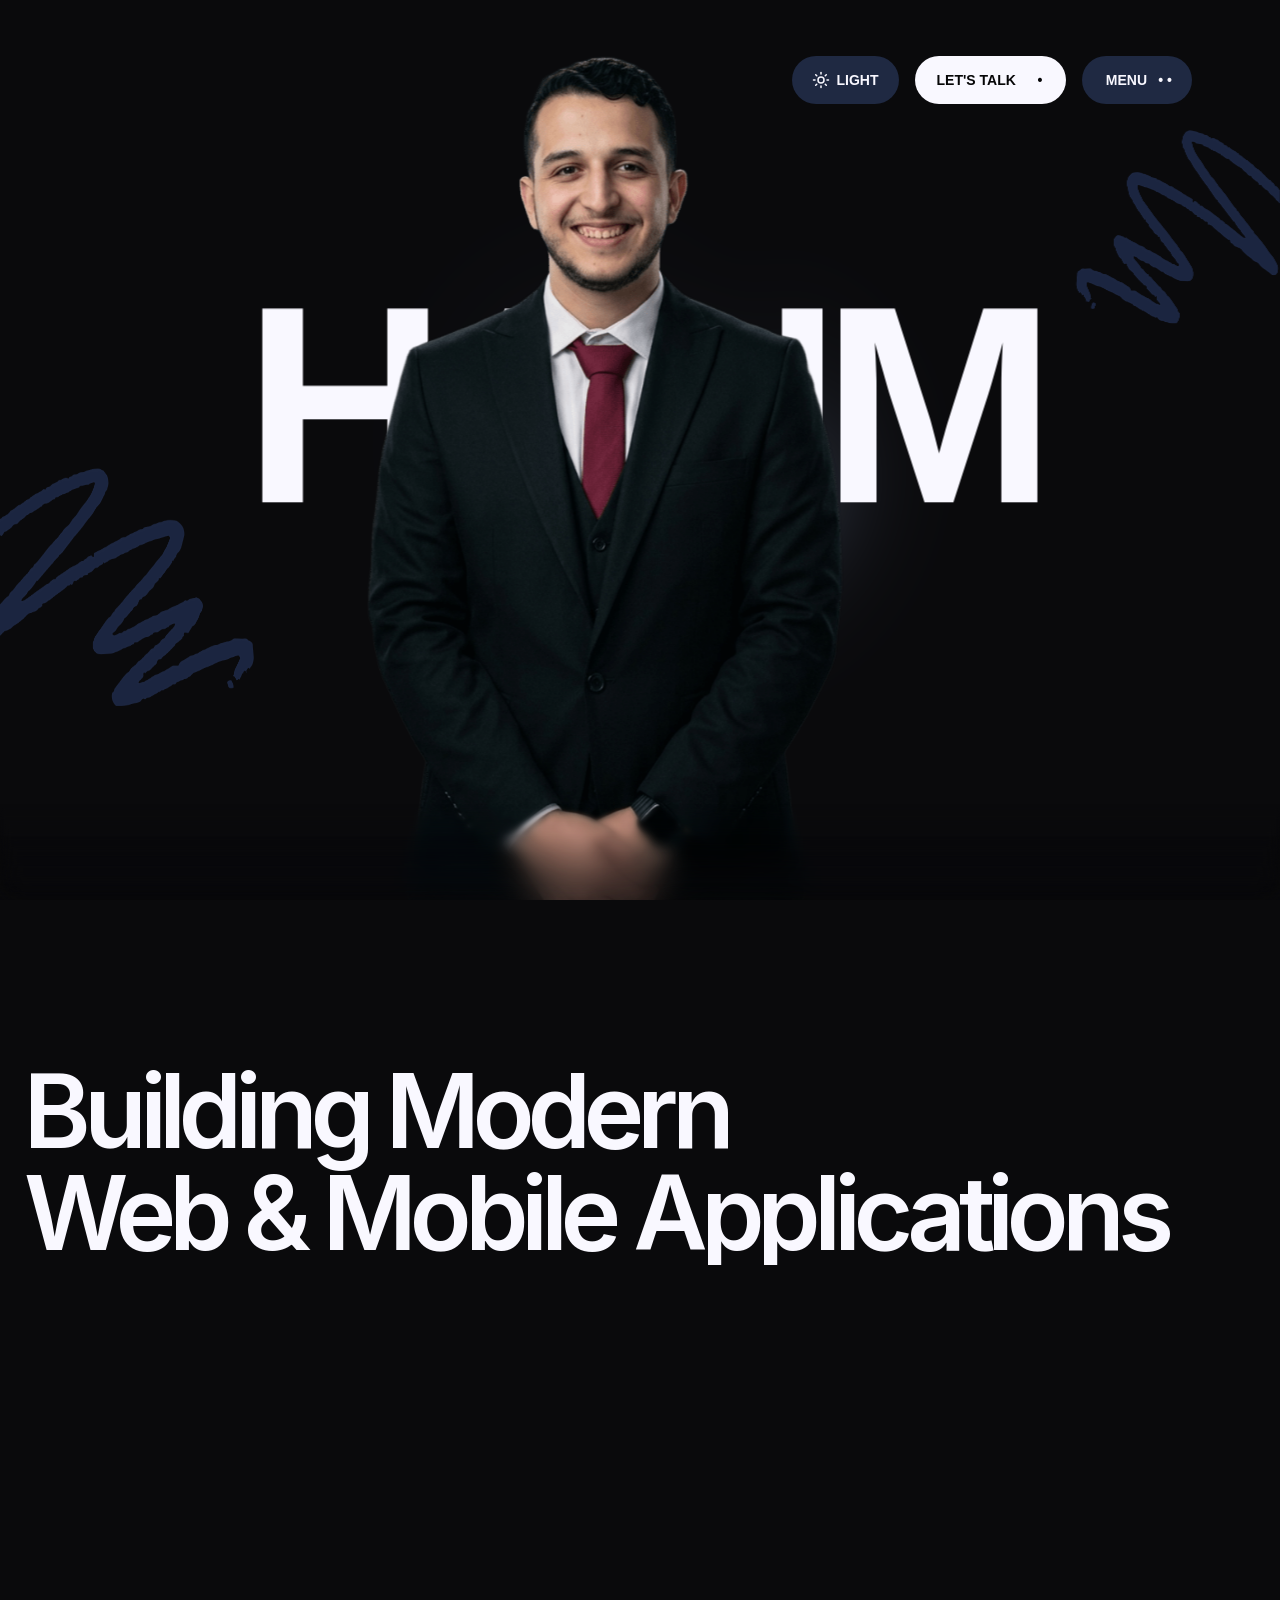
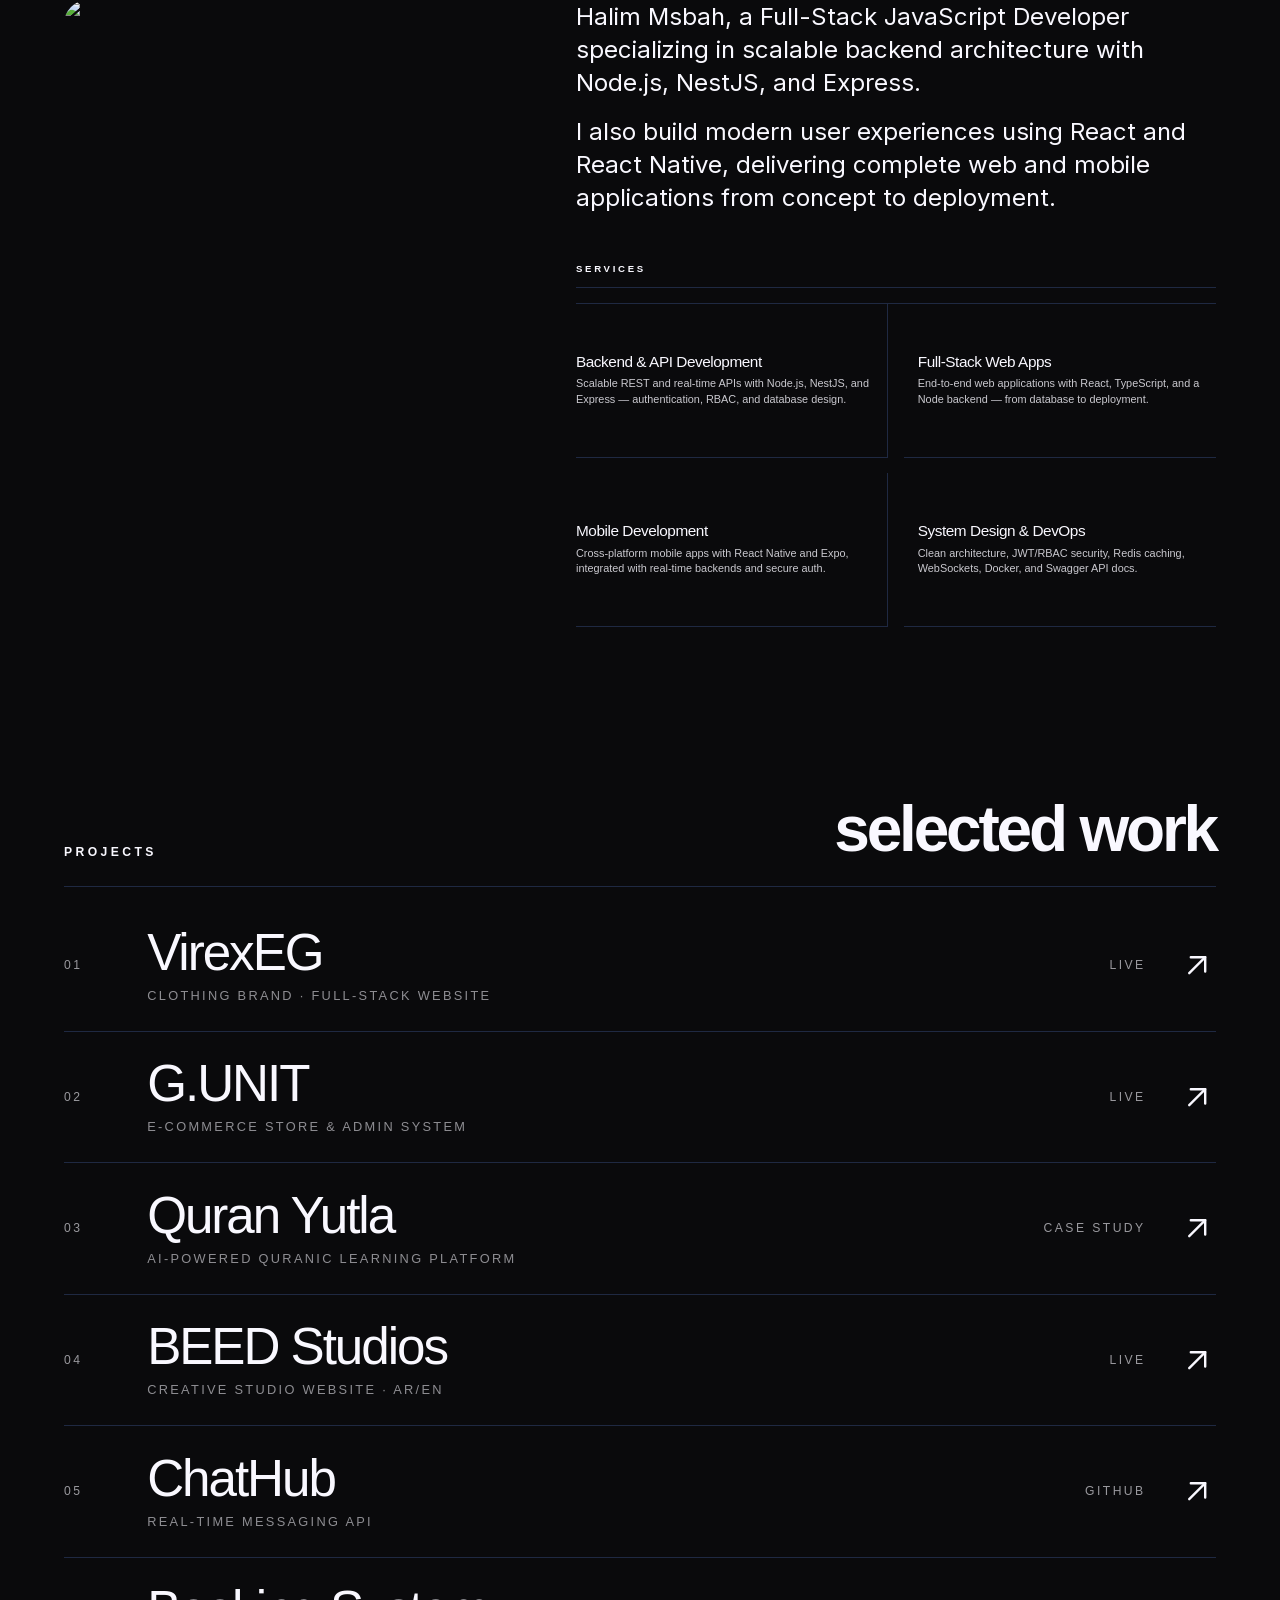
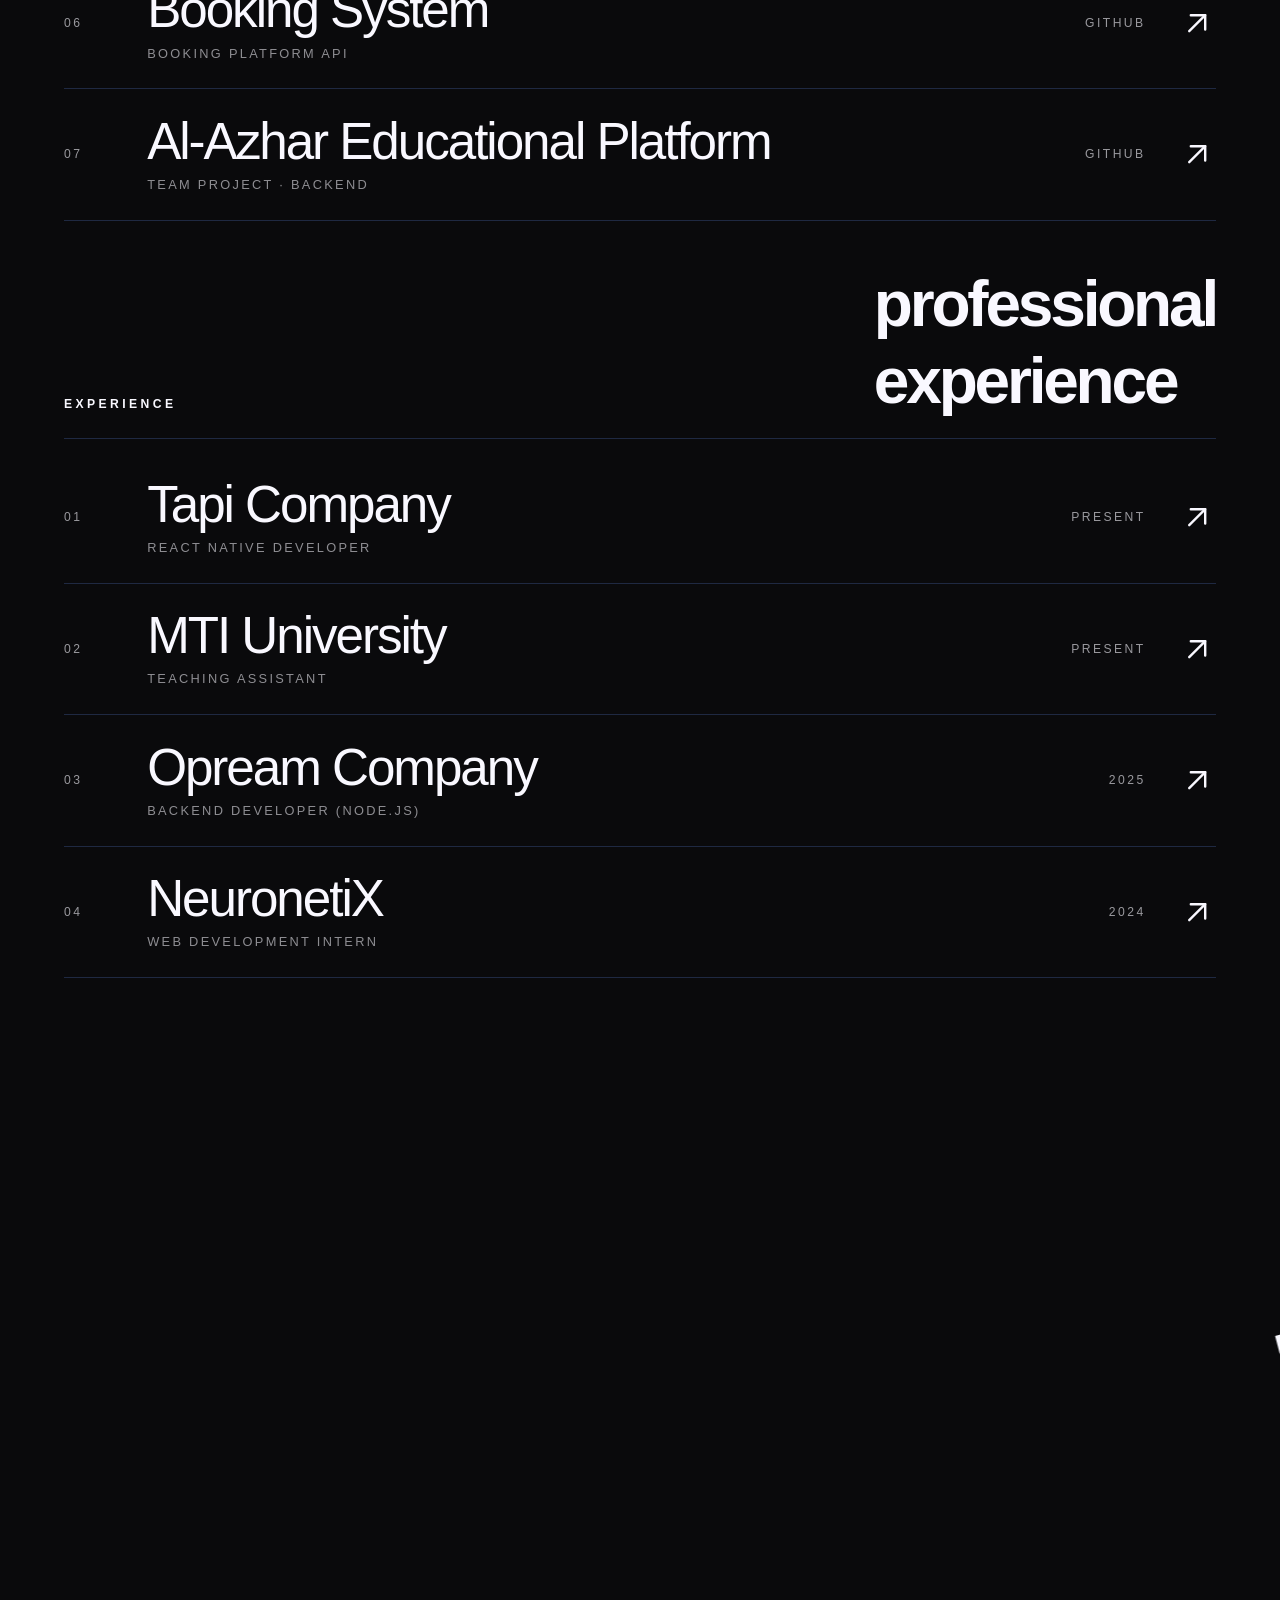
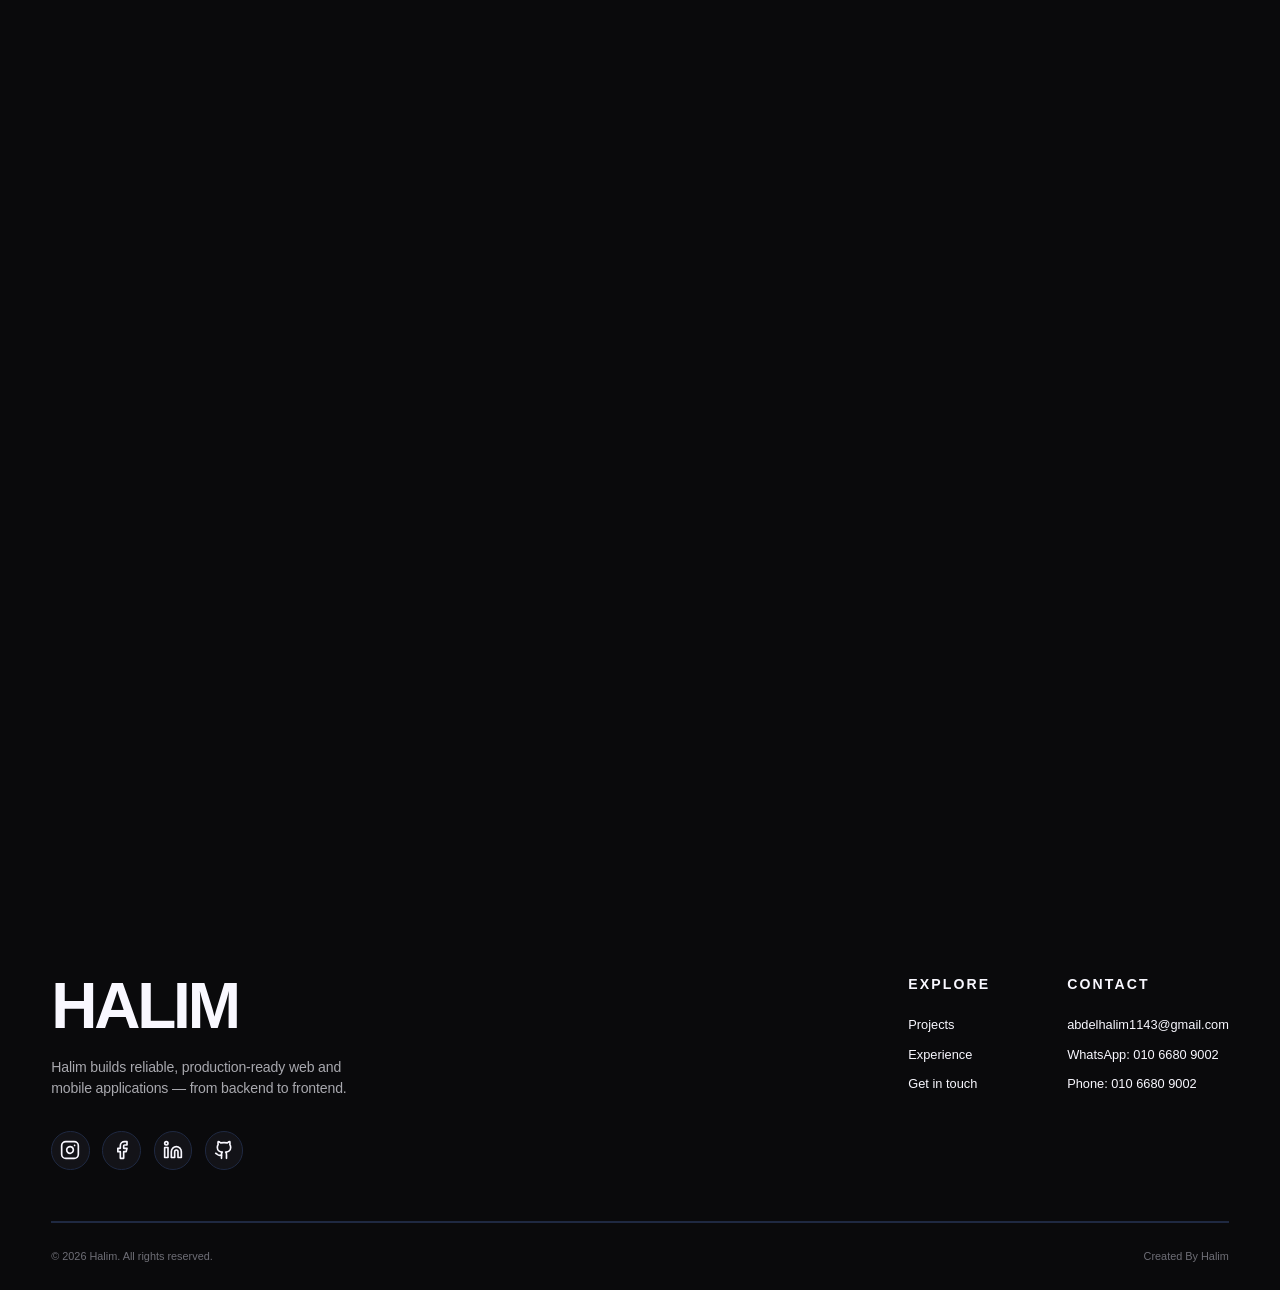
==== commit 7da77eb0: "Move Quran Yutla to project 03 Swap Quran Yutla and BEED Studios on the homepage, project crumbs and" ====
--- a/index.html
+++ b/index.html
@@ -1,4 +1,4 @@
-<!DOCTYPE html><html lang="en" class="__variable_8b3a0b" data-theme="dark"><head><meta charSet="utf-8"/><meta name="viewport" content="width=device-width, initial-scale=1"/><meta name="viewport" content="width=device-width, initial-scale=1"/><link rel="preload" href="/_next/static/media/e4af272ccee01ff0-s.p.woff2" as="font" crossorigin="" type="font/woff2"/><link rel="preload" as="image" href="/Svg_Stroke.png"/><link rel="preload" as="image" href="/Portfolio_Img-4.png"/><link rel="preload" as="image" href="/_next/static/media/d7e3f658-ad2c-4625-a3eb-165e8d54403c.9d6558c1.jpg" fetchPriority="high"/><link rel="stylesheet" href="/_next/static/css/f23457f5d2fcbbe9.css" data-precedence="next"/><link rel="stylesheet" href="/_next/static/css/5d00af4f8243bc3b.css" data-precedence="next"/><link rel="preload" as="script" fetchPriority="low" href="/_next/static/chunks/webpack-51fd88904cb727a4.js"/><script src="/_next/static/chunks/fd9d1056-4d3f1e57bab8b203.js" async=""></script><script src="/_next/static/chunks/117-f2f88c3b986827c5.js" async=""></script><script src="/_next/static/chunks/main-app-4684b162bcc8109d.js" async=""></script><script src="/_next/static/chunks/b536a0f1-ac849d69fdb5e5a5.js" async=""></script><script src="/_next/static/chunks/c15bf2b0-19ff368ffb2158b2.js" async=""></script><script src="/_next/static/chunks/90-edf0309097420f80.js" async=""></script><script src="/_next/static/chunks/898-c90d972335443fe6.js" async=""></script><script src="/_next/static/chunks/123-94c5fc3eafb35863.js" async=""></script><script src="/_next/static/chunks/app/page-643e065b0ae1g2un.js" async=""></script><title>HALIM</title><meta name="description" content="Abdelhalim Msbah — Full-Stack Developer. Node.js, NestJS, React and React Native."/><link rel="icon" href="/icon.png"/><meta name="next-size-adjust"/><script>
+<!DOCTYPE html><html lang="en" class="__variable_8b3a0b" data-theme="dark"><head><meta charSet="utf-8"/><meta name="viewport" content="width=device-width, initial-scale=1"/><meta name="viewport" content="width=device-width, initial-scale=1"/><link rel="preload" href="/_next/static/media/e4af272ccee01ff0-s.p.woff2" as="font" crossorigin="" type="font/woff2"/><link rel="preload" as="image" href="/Svg_Stroke.png"/><link rel="preload" as="image" href="/Portfolio_Img-4.png"/><link rel="preload" as="image" href="/_next/static/media/d7e3f658-ad2c-4625-a3eb-165e8d54403c.9d6558c1.jpg" fetchPriority="high"/><link rel="stylesheet" href="/_next/static/css/f23457f5d2fcbbe9.css" data-precedence="next"/><link rel="stylesheet" href="/_next/static/css/5d00af4f8243bc3b.css" data-precedence="next"/><link rel="preload" as="script" fetchPriority="low" href="/_next/static/chunks/webpack-51fd88904cb727a4.js"/><script src="/_next/static/chunks/fd9d1056-4d3f1e57bab8b203.js" async=""></script><script src="/_next/static/chunks/117-f2f88c3b986827c5.js" async=""></script><script src="/_next/static/chunks/main-app-4684b162bcc8109d.js" async=""></script><script src="/_next/static/chunks/b536a0f1-ac849d69fdb5e5a5.js" async=""></script><script src="/_next/static/chunks/c15bf2b0-19ff368ffb2158b2.js" async=""></script><script src="/_next/static/chunks/90-edf0309097420f80.js" async=""></script><script src="/_next/static/chunks/898-c90d972335443fe6.js" async=""></script><script src="/_next/static/chunks/123-94c5fc3eafb35863.js" async=""></script><script src="/_next/static/chunks/app/page-7c3a9e1f4d2b8q03.js" async=""></script><title>HALIM</title><meta name="description" content="Abdelhalim Msbah — Full-Stack Developer. Node.js, NestJS, React and React Native."/><link rel="icon" href="/icon.png"/><meta name="next-size-adjust"/><script>
 (function () {
   try {
     var saved = localStorage.getItem('theme');
@@ -8,4 +8,4 @@
     document.documentElement.dataset.theme = 'dark';
   }
 })();
-</script><script src="/_next/static/chunks/polyfills-42372ed130431b0a.js" noModule=""></script><script defer src="/_vercel/insights/script.js"></script></head><body class="__className_8b3a0b"><!--$--><div class="bg-bg text-fg h-auto w-screen overflow-x-hidden"><div class="fixed top-0 left-0 z-[100001] w-full py-5 lg:hidden px-5"><div class="flex items-center justify-between w-full font-extrabold"><a aria-label="Home" class="tracking-wider font-semibold text-2xl cursor-pointer text-fg" style="letter-spacing:-0.03em" href="/">HALIM</a><button type="button" aria-label="Open menu" aria-expanded="false" class="nav_btn_sm flex items-center justify-center cursor-pointer"><div class="text-[0.55rem] leading-none" style="transform:rotate(0deg)">⬤ ⬤</div></button></div></div><div class="fixed inset-0 z-[100000] lg:hidden transition-opacity duration-300 opacity-0 pointer-events-none" aria-hidden="true"><div class="absolute inset-0 bg-bg"></div><div class="relative z-10 h-full w-full flex flex-col pt-24 pb-8 px-6"><nav class="flex flex-col gap-1"><a href="#" class="flex items-center justify-between py-4 border-b border-theme-border text-fg text-3xl font-semibold transition-colors duration-200 hover:text-brblue" style="letter-spacing:-0.03em;transform:translateY(20px);opacity:0;transition:transform 0.4s ease 0.05s, opacity 0.4s ease 0.05s, color 0.2s ease"><span>HOME</span><span class="text-fg-muted text-base">0<!-- -->1</span></a><a href="#about" class="flex items-center justify-between py-4 border-b border-theme-border text-fg text-3xl font-semibold transition-colors duration-200 hover:text-brblue" style="letter-spacing:-0.03em;transform:translateY(20px);opacity:0;transition:transform 0.4s ease 0.1s, opacity 0.4s ease 0.1s, color 0.2s ease"><span>ABOUT</span><span class="text-fg-muted text-base">0<!-- -->2</span></a><a href="#projects-section" class="flex items-center justify-between py-4 border-b border-theme-border text-fg text-3xl font-semibold transition-colors duration-200 hover:text-brblue" style="letter-spacing:-0.03em;transform:translateY(20px);opacity:0;transition:transform 0.4s ease 0.15000000000000002s, opacity 0.4s ease 0.15000000000000002s, color 0.2s ease"><span>WORK</span><span class="text-fg-muted text-base">0<!-- -->3</span></a><a href="#contact-section" class="flex items-center justify-between py-4 border-b border-theme-border text-fg text-3xl font-semibold transition-colors duration-200 hover:text-brblue" style="letter-spacing:-0.03em;transform:translateY(20px);opacity:0;transition:transform 0.4s ease 0.2s, opacity 0.4s ease 0.2s, color 0.2s ease"><span>CONTACT</span><span class="text-fg-muted text-base">0<!-- -->4</span></a></nav><div class="mt-auto pt-8 flex flex-col gap-3"><p class="text-fg-muted text-xs tracking-[0.2em] uppercase">Theme</p><button type="button" aria-label="Toggle theme" aria-pressed="false" class="flex items-center justify-center gap-2 border-2 border-fg text-fg rounded-full px-5 py-4 text-sm tracking-[0.2em] font-semibold cursor-pointer hover:bg-fg hover:text-bg transition-colors duration-200"><svg xmlns="http://www.w3.org/2000/svg" width="18" height="18" viewBox="0 0 24 24" fill="none" stroke="currentColor" stroke-width="2" stroke-linecap="round" stroke-linejoin="round" style="margin-right:0.4rem" aria-hidden="true"><path d="M21 12.79A9 9 0 1 1 11.21 3 7 7 0 0 0 21 12.79z"></path></svg>DARK</button><p class="text-fg-muted text-xs tracking-[0.2em] uppercase mt-2">Get in touch</p><a href="mailto:abdelhalim1143@gmail.com" class="flex items-center justify-between bg-fg text-bg rounded-full px-5 py-4 text-sm tracking-[0.2em] font-semibold"><span>EMAIL</span><span aria-hidden="true">↗</span></a><a href="https://wa.me/201066809002" target="_blank" rel="noopener noreferrer" class="flex items-center justify-between border-2 border-fg text-fg rounded-full px-5 py-4 text-sm tracking-[0.2em] font-semibold"><span>WHATSAPP</span><span aria-hidden="true">↗</span></a></div></div></div><div class="fixed top-0 left-0 w-full px-6 lg:px-20 z-[100001] "><div class="items-start justify-between hidden lg:flex pt-14 pb-10"><div class="tracking-wider font-AeonikMedium text-4xl"><a aria-label="Home" href="/"></a></div><div class="hidden lg:flex items-center justify-around font-AeonikMedium"><div class="flex"><div style="opacity:0;transform:translate3d(0,20px,0) rotate(4deg)"><button type="button" aria-label="Toggle theme" aria-pressed="false" class="nav_btn_lg nav_btn_light flex items-center justify-center hover:bg-brblue py-6 cursor-pointer"><svg xmlns="http://www.w3.org/2000/svg" width="18" height="18" viewBox="0 0 24 24" fill="none" stroke="currentColor" stroke-width="2" stroke-linecap="round" stroke-linejoin="round" style="margin-right:0.4rem" aria-hidden="true"><path d="M21 12.79A9 9 0 1 1 11.21 3 7 7 0 0 0 21 12.79z"></path></svg>DARK</button></div><div style="opacity:0;transform:translate3d(0,20px,0) rotate(4deg)"><a href="mailto:abdelhalim1143@gmail.com" aria-label="Email abdelhalim1143@gmail.com" class="nav_btn_lg nav_btn_dark flex items-center justify-center hover:bg-brblue py-6"><span style="opacity:0;transform:translate3d(-10px,0,0)" class="opacity-0">➔</span><span style="transform:none">LET&#x27;S TALK  </span><span style="opacity:1;transform:none"> • </span></a></div><div style="opacity:0;transform:translate3d(0,20px,0) rotate(4deg)"><div class="absolute top-[4rem] right-0 w-[20rem] "><div class="rounded-xl bg-bg-alt text-fg flex flex-col font-Aeonik text-3xl p-8" style="opacity:0;transform:translate3d(0,100px,0) rotate(20deg)"><a href="#" class="flex items-center justify-between transition-colors duration-200 hover:text-brblue cursor-pointer pb-3"><span>HOME</span><span class="text-fg-muted">•</span></a><a href="#about" class="flex items-center justify-between transition-colors duration-200 hover:text-brblue cursor-pointer py-3"><span>ABOUT</span><span class="text-fg-muted">•</span></a><a href="#projects-section" class="flex items-center justify-between transition-colors duration-200 hover:text-brblue cursor-pointer py-3"><span>WORK</span><span class="text-fg-muted">•</span></a><a href="#contact-section" class="flex items-center justify-between transition-colors duration-200 hover:text-brblue cursor-pointer pt-3"><span>CONTACT</span><span class="text-fg-muted">•</span></a></div><div class="rounded-xl bg-bg-alt text-fg flex flex-col p-8 my-2" style="opacity:0;transform:translate3d(0,100px,0) rotate(-20deg)"><div class="font-Aeonik text-3xl leading-tight">Got an idea?<br/>Let&#x27;s talk.</div><div class="flex flex-col gap-2 mt-5"><a href="mailto:abdelhalim1143@gmail.com" class="flex items-center justify-between bg-fg text-bg rounded-xl px-4 py-3 text-sm tracking-widest font-semibold transition-transform duration-200 hover:-translate-y-0.5"><span>EMAIL</span><span aria-hidden="true">↗</span></a><a href="https://wa.me/201066809002" target="_blank" rel="noopener noreferrer" class="flex items-center justify-between border-2 border-fg text-fg rounded-xl px-4 py-3 text-sm tracking-widest font-semibold transition-colors duration-200 hover:bg-accent-soft"><span>WHATSAPP</span><span aria-hidden="true">↗</span></a></div></div></div><div class="nav_btn_lg py-6 flex items-center justify-center cursor-pointer transition-colors duration-200 bg-brgray hover:bg-bg-alt"><div class="flex flex-col h-6 items-center justify-center"><div style="opacity:1;transform:translate3d(0,10px,0)">MENU  </div><div style="opacity:0;transform:translate3d(0,10px,0)">CLOSE  </div></div><div style="transform:rotate(0deg)">• •</div></div></div></div></div></div></div><div id="loader"><div id="loader-counter">0</div></div><div id="hero-section"><div id="hero-bg-fluid"><div class="liquid-ether-container "></div></div><div class="hero-layer" data-depth="0.20" style="z-index:4"><div id="hero-stroke-2"><img src="/Svg_Stroke.png" alt="" draggable="false"/></div></div><div class="hero-layer" data-depth="0.10" style="z-index:5"><div id="hero-heading"><span><span class="hero-char" style="display:inline-block">H</span><span class="hero-char" style="display:inline-block">A</span><span class="hero-char" style="display:inline-block">L</span><span class="hero-char" style="display:inline-block">I</span><span class="hero-char" style="display:inline-block">M</span></span></div></div><div class="hero-layer" data-depth="0.50" style="z-index:10"><div id="hero-img"><img src="/Portfolio_Img-4.png" alt="" draggable="false"/></div></div><div class="hero-layer" data-depth="0.30" style="z-index:11"><div id="hero-stroke-1"><img src="/Svg_Stroke.png" alt="" draggable="false"/></div></div><div class="hero-end-line"></div></div><div id="about" class="h-auto md:h-[140vh] relative mt-16 md:mt-[10rem] flex flex-col md:block pb-16 md:pb-0 gap-8 md:gap-0"><svg class="squigggle absolute top-[-10%] left-1/2 -translate-x-1/2 w-[120vw] h-full z-0" fill="none" xmlns="http://www.w3.org/2000/svg"><path d="M1588 1052.5C1563.5 1002.5 1503.4 1295.7 1413 1288.5C1300 1279.5 1318.5 976.5 1145.5 942.5C972.5 908.501 1011.5 1109.5 827 1142.5C642.5 1175.5 640.5 963.5 366 804C146.4 676.4 73.1667 792.5 64 866.5C65.5 916.5 106.8 1011.8 260 993C396 976.311 647.5 927.5 677.5 547.5C707.5 167.5 246.5 -47 82.5 66C-81.5 179 -189.5 31.5 -189.5 31.5" style="stroke-width:50;stroke-linecap:round" stroke="url(#paint0_linear_5_4)" stroke-dashoffset="-4291"></path><defs><linearGradient id="paint0_linear_5_4" x1="35" y1="-17" x2="605" y2="444" gradientUnits="userSpaceOnUse"><stop stop-color="#0016EC"></stop><stop offset="1" stop-color="#4A83FF" stop-opacity="1"></stop></linearGradient></defs></svg><h2 class="w-full z-10 relative px-4 md:px-0 md:pl-6 font-semibold text-[13vw] sm:text-[10vw] md:text-[9rem] text-center md:text-left leading-[1.1] md:leading-none overflow-hidden" style="letter-spacing:-0.07em;white-space:nowrap;font-size:clamp(1.6rem,8vw,7rem)"><div class="flex justify-center md:justify-start">Building Modern </div><div class="flex justify-center md:justify-start">Web &amp; Mobile Applications</div></h2><div class="relative md:absolute mx-auto md:mx-0 mt-4 md:mt-0 md:top-[60vh] md:left-16 md:translate-x-0 md:translate-y-0 z-30 w-[82vw] md:w-[28vw] max-w-[22rem] md:max-w-[500px] aspect-[3/4] md:aspect-[856/1024] overflow-hidden rounded-3xl" style="transform:none"><img alt="Featured portrait" fetchPriority="high" decoding="async" data-nimg="fill" class="object-cover" style="position:absolute;height:100%;width:100%;left:0;top:0;right:0;bottom:0;color:transparent" src="/_next/static/media/d7e3f658-ad2c-4625-a3eb-165e8d54403c.9d6558c1.jpg"/></div><div class="relative md:absolute md:top-[60vh] left-0 md:left-[45vw] w-full md:w-[50vw] md:-translate-x-0 md:mt-0 z-10 flex flex-col md:items-start items-center px-5 md:px-0"><div class="w-full md:w-full text-base md:text-2xl flex flex-col gap-3 md:gap-4 leading-relaxed md:leading-snug text-center md:text-left"><p>Halim Msbah, a Full-Stack JavaScript Developer specializing in scalable backend architecture with Node.js, NestJS, and Express.</p><p>I also build modern user experiences using React and React Native, delivering complete web and mobile applications from concept to deployment.</p></div><div class="about-inline-services w-full md:w-full mt-8 md:mt-12 h-auto md:h-[36vh]"><div class="about-inline-services__head"><span class="about-inline-services__label">SERVICES</span></div><div class="about-inline-services__grid"><article class="about-inline-services__item"><h4>Backend &amp; API Development</h4><p>Scalable REST and real-time APIs with Node.js, NestJS, and Express — authentication, RBAC, and database design.</p></article><article class="about-inline-services__item"><h4>Full-Stack Web Apps</h4><p>End-to-end web applications with React, TypeScript, and a Node backend — from database to deployment.</p></article><article class="about-inline-services__item"><h4>Mobile Development</h4><p>Cross-platform mobile apps with React Native and Expo, integrated with real-time backends and secure auth.</p></article><article class="about-inline-services__item"><h4>System Design &amp; DevOps</h4><p>Clean architecture, JWT/RBAC security, Redis caching, WebSockets, Docker, and Swagger API docs.</p></article></div></div></div></div><section id="projects-section"><div class="pj-head"><span class="pj-label">PROJECTS</span><h2 class="pj-title" style="white-space:nowrap"><div class="pj-title-line">selected work</div></h2></div><ul class="pj-list"><li class="pj-row"><a class="pj-link" href="/projects/virexeg/" target="_blank" rel="noopener noreferrer"><span class="pj-num">01</span><div class="pj-meta"><span class="pj-name">VirexEG</span><span class="pj-role">Clothing Brand · Full-Stack Website</span></div><span class="pj-kind">Live</span><span class="pj-arrow" aria-hidden="true"><svg viewBox="0 0 24 24" width="100%" height="100%" fill="none" stroke="currentColor" stroke-width="1.5" stroke-linecap="round" stroke-linejoin="round"><path d="M7 17 17 7"></path><path d="M8 7h9v9"></path></svg></span></a></li><li class="pj-row"><a class="pj-link" href="/projects/g-unit/" target="_blank" rel="noopener noreferrer"><span class="pj-num">02</span><div class="pj-meta"><span class="pj-name">G.UNIT</span><span class="pj-role">E-commerce Store &amp; Admin System</span></div><span class="pj-kind">Live</span><span class="pj-arrow" aria-hidden="true"><svg viewBox="0 0 24 24" width="100%" height="100%" fill="none" stroke="currentColor" stroke-width="1.5" stroke-linecap="round" stroke-linejoin="round"><path d="M7 17 17 7"></path><path d="M8 7h9v9"></path></svg></span></a></li><li class="pj-row"><a class="pj-link" href="/projects/beed-studios/" target="_blank" rel="noopener noreferrer"><span class="pj-num">03</span><div class="pj-meta"><span class="pj-name">BEED Studios</span><span class="pj-role">Creative Studio Website · AR/EN</span></div><span class="pj-kind">Live</span><span class="pj-arrow" aria-hidden="true"><svg viewBox="0 0 24 24" width="100%" height="100%" fill="none" stroke="currentColor" stroke-width="1.5" stroke-linecap="round" stroke-linejoin="round"><path d="M7 17 17 7"></path><path d="M8 7h9v9"></path></svg></span></a></li><li class="pj-row"><a class="pj-link" href="/projects/quran-yutla/" target="_blank" rel="noopener noreferrer"><span class="pj-num">04</span><div class="pj-meta"><span class="pj-name">Quran Yutla</span><span class="pj-role">AI-Powered Quranic Learning Platform</span></div><span class="pj-kind">Case Study</span><span class="pj-arrow" aria-hidden="true"><svg viewBox="0 0 24 24" width="100%" height="100%" fill="none" stroke="currentColor" stroke-width="1.5" stroke-linecap="round" stroke-linejoin="round"><path d="M7 17 17 7"></path><path d="M8 7h9v9"></path></svg></span></a></li><li class="pj-row"><a class="pj-link" href="https://github.com/Halimmsbah/ChatHub" target="_blank" rel="noopener noreferrer"><span class="pj-num">05</span><div class="pj-meta"><span class="pj-name">ChatHub</span><span class="pj-role">Real-Time Messaging API</span></div><span class="pj-kind">GitHub</span><span class="pj-arrow" aria-hidden="true"><svg viewBox="0 0 24 24" width="100%" height="100%" fill="none" stroke="currentColor" stroke-width="1.5" stroke-linecap="round" stroke-linejoin="round"><path d="M7 17 17 7"></path><path d="M8 7h9v9"></path></svg></span></a></li><li class="pj-row"><a class="pj-link" href="https://github.com/Halimmsbah/Booking-App" target="_blank" rel="noopener noreferrer"><span class="pj-num">06</span><div class="pj-meta"><span class="pj-name">Booking System</span><span class="pj-role">Booking Platform API</span></div><span class="pj-kind">GitHub</span><span class="pj-arrow" aria-hidden="true"><svg viewBox="0 0 24 24" width="100%" height="100%" fill="none" stroke="currentColor" stroke-width="1.5" stroke-linecap="round" stroke-linejoin="round"><path d="M7 17 17 7"></path><path d="M8 7h9v9"></path></svg></span></a></li><li class="pj-row"><a class="pj-link" href="https://github.com/Halimmsbah" target="_blank" rel="noopener noreferrer"><span class="pj-num">07</span><div class="pj-meta"><span class="pj-name">Al-Azhar Educational Platform</span><span class="pj-role">Team Project · Backend</span></div><span class="pj-kind">GitHub</span><span class="pj-arrow" aria-hidden="true"><svg viewBox="0 0 24 24" width="100%" height="100%" fill="none" stroke="currentColor" stroke-width="1.5" stroke-linecap="round" stroke-linejoin="round"><path d="M7 17 17 7"></path><path d="M8 7h9v9"></path></svg></span></a></li></ul><div id="ventures" class="pj-head pj-head--secondary"><span class="pj-label">EXPERIENCE</span><h2 class="pj-title" style="display:flex;flex-direction:column;gap:0.2em;perspective:1000px"><div class="pj-title-line">professional</div><div class="pj-title-line">experience</div></h2></div><ul class="pj-list"><li class="pj-row"><div class="pj-link pj-link--static"><span class="pj-num">01</span><div class="pj-meta"><span class="pj-name">Tapi Company</span><span class="pj-role">React Native Developer</span></div><span class="pj-kind">Present</span><span class="pj-arrow" aria-hidden="true"><svg viewBox="0 0 24 24" width="100%" height="100%" fill="none" stroke="currentColor" stroke-width="1.5" stroke-linecap="round" stroke-linejoin="round"><path d="M7 17 17 7"></path><path d="M8 7h9v9"></path></svg></span></div></li><li class="pj-row"><div class="pj-link pj-link--static"><span class="pj-num">02</span><div class="pj-meta"><span class="pj-name">MTI University</span><span class="pj-role">Teaching Assistant</span></div><span class="pj-kind">Present</span><span class="pj-arrow" aria-hidden="true"><svg viewBox="0 0 24 24" width="100%" height="100%" fill="none" stroke="currentColor" stroke-width="1.5" stroke-linecap="round" stroke-linejoin="round"><path d="M7 17 17 7"></path><path d="M8 7h9v9"></path></svg></span></div></li><li class="pj-row"><div class="pj-link pj-link--static"><span class="pj-num">03</span><div class="pj-meta"><span class="pj-name">Opream Company</span><span class="pj-role">Backend Developer (Node.js)</span></div><span class="pj-kind">2025</span><span class="pj-arrow" aria-hidden="true"><svg viewBox="0 0 24 24" width="100%" height="100%" fill="none" stroke="currentColor" stroke-width="1.5" stroke-linecap="round" stroke-linejoin="round"><path d="M7 17 17 7"></path><path d="M8 7h9v9"></path></svg></span></div></li><li class="pj-row"><div class="pj-link pj-link--static"><span class="pj-num">04</span><div class="pj-meta"><span class="pj-name">NeuronetiX</span><span class="pj-role">Web Development Intern</span></div><span class="pj-kind">2024</span><span class="pj-arrow" aria-hidden="true"><svg viewBox="0 0 24 24" width="100%" height="100%" fill="none" stroke="currentColor" stroke-width="1.5" stroke-linecap="round" stroke-linejoin="round"><path d="M7 17 17 7"></path><path d="M8 7h9v9"></path></svg></span></div></li></ul></section><section class="Horizontal"><div class="hs-sticky"><h3 class="Horizontal__text heading-xl"><span class="hs-word" style="display:inline-block;white-space:nowrap"><span class="hs-char" style="display:inline-block">I</span><span class="hs-char" style="display:inline-block"> </span></span><span class="hs-word" style="display:inline-block;white-space:nowrap"><span class="hs-char" style="display:inline-block">B</span><span class="hs-char" style="display:inline-block">u</span><span class="hs-char" style="display:inline-block">i</span><span class="hs-char" style="display:inline-block">l</span><span class="hs-char" style="display:inline-block">d</span><span class="hs-char" style="display:inline-block"> </span></span><span class="hs-word" style="display:inline-block;white-space:nowrap"><span class="hs-char" style="display:inline-block">M</span><span class="hs-char" style="display:inline-block">o</span><span class="hs-char" style="display:inline-block">d</span><span class="hs-char" style="display:inline-block">e</span><span class="hs-char" style="display:inline-block">r</span><span class="hs-char" style="display:inline-block">n</span><span class="hs-char" style="display:inline-block"> </span></span><span class="hs-word" style="display:inline-block;white-space:nowrap"><span class="hs-char" style="display:inline-block">W</span><span class="hs-char" style="display:inline-block">e</span><span class="hs-char" style="display:inline-block">b</span><span class="hs-char" style="display:inline-block"> </span></span><span class="hs-word" style="display:inline-block;white-space:nowrap"><span class="hs-char" style="display:inline-block">&amp;</span><span class="hs-char" style="display:inline-block"> </span></span><span class="hs-word" style="display:inline-block;white-space:nowrap"><span class="hs-char" style="display:inline-block">M</span><span class="hs-char" style="display:inline-block">o</span><span class="hs-char" style="display:inline-block">b</span><span class="hs-char" style="display:inline-block">i</span><span class="hs-char" style="display:inline-block">l</span><span class="hs-char" style="display:inline-block">e</span><span class="hs-char" style="display:inline-block"> </span></span><span class="hs-word" style="display:inline-block;white-space:nowrap"><span class="hs-char" style="display:inline-block">A</span><span class="hs-char" style="display:inline-block">p</span><span class="hs-char" style="display:inline-block">p</span><span class="hs-char" style="display:inline-block">l</span><span class="hs-char" style="display:inline-block">i</span><span class="hs-char" style="display:inline-block">c</span><span class="hs-char" style="display:inline-block">a</span><span class="hs-char" style="display:inline-block">t</span><span class="hs-char" style="display:inline-block">i</span><span class="hs-char" style="display:inline-block">o</span><span class="hs-char" style="display:inline-block">n</span><span class="hs-char" style="display:inline-block">s</span><span class="hs-char" style="display:inline-block">.</span></span></h3></div></section><section id="contact-section"><div id="ct-eyebrow"><span class="ct-char" style="display:inline-block">h</span><span class="ct-char" style="display:inline-block">a</span><span class="ct-char" style="display:inline-block">v</span><span class="ct-char" style="display:inline-block">e</span><span class="ct-char" style="display:inline-block"> </span><span class="ct-char" style="display:inline-block">a</span><span class="ct-char" style="display:inline-block"> </span><span class="ct-char" style="display:inline-block">p</span><span class="ct-char" style="display:inline-block">r</span><span class="ct-char" style="display:inline-block">o</span><span class="ct-char" style="display:inline-block">j</span><span class="ct-char" style="display:inline-block">e</span><span class="ct-char" style="display:inline-block">c</span><span class="ct-char" style="display:inline-block">t</span><span class="ct-char" style="display:inline-block"> </span><span class="ct-char" style="display:inline-block">i</span><span class="ct-char" style="display:inline-block">n</span><span class="ct-char" style="display:inline-block"> </span><span class="ct-char" style="display:inline-block">m</span><span class="ct-char" style="display:inline-block">i</span><span class="ct-char" style="display:inline-block">n</span><span class="ct-char" style="display:inline-block">d</span><span class="ct-char" style="display:inline-block">?</span></div><h2 id="ct-headline" style="white-space:nowrap"><span class="ct-char" style="display:inline-block">l</span><span class="ct-char" style="display:inline-block">e</span><span class="ct-char" style="display:inline-block">t</span><span class="ct-char" style="display:inline-block">&#x27;</span><span class="ct-char" style="display:inline-block">s</span><span class="ct-char" style="display:inline-block"> </span><span class="ct-char" style="display:inline-block">t</span><span class="ct-char" style="display:inline-block">a</span><span class="ct-char" style="display:inline-block">l</span><span class="ct-char" style="display:inline-block">k</span><span class="ct-char" style="display:inline-block">.</span></h2><a id="ct-email" href="mailto:abdelhalim1143@gmail.com" aria-label="Email abdelhalim1143@gmail.com">abdelhalim1143@gmail.com</a><div id="ct-actions"><a id="ct-btn" href="mailto:abdelhalim1143@gmail.com"><span>SAY HELLO</span><svg width="18" height="18" viewBox="0 0 24 24" fill="none" stroke="currentColor" stroke-width="2" stroke-linecap="round" stroke-linejoin="round" aria-hidden="true"><path d="M7 17 17 7"></path><path d="M7 7h10v10"></path></svg></a><a id="ct-btn-secondary" href="https://wa.me/201066809002" target="_blank" rel="noopener noreferrer"><span>WHATSAPP</span><svg width="18" height="18" viewBox="0 0 24 24" fill="none" stroke="currentColor" stroke-width="2" stroke-linecap="round" stroke-linejoin="round" aria-hidden="true"><path d="M7 17 17 7"></path><path d="M7 7h10v10"></path></svg></a></div></section><footer id="main-footer"><div class="footer-top"><div class="footer-brand"><h1 class="f-logo">HALIM</h1><p class="f-desc">Halim builds reliable, production-ready web and <br/>mobile applications — from backend to frontend.</p><div class="f-socials"><a href="https://www.instagram.com/halimmsbah/?hl=en" target="_blank" rel="noopener noreferrer" aria-label="Instagram"><svg xmlns="http://www.w3.org/2000/svg" width="20" height="20" viewBox="0 0 24 24" fill="none" stroke="currentColor" stroke-width="2" stroke-linecap="round" stroke-linejoin="round"><rect width="20" height="20" x="2" y="2" rx="5" ry="5"></rect><path d="M16 11.37A4 4 0 1 1 12.63 8 4 4 0 0 1 16 11.37z"></path><line x1="17.5" x2="17.51" y1="6.5" y2="6.5"></line></svg></a><a href="https://web.facebook.com/Halimmsbah?locale=ar_AR" target="_blank" rel="noopener noreferrer" aria-label="Facebook"><svg xmlns="http://www.w3.org/2000/svg" width="20" height="20" viewBox="0 0 24 24" fill="none" stroke="currentColor" stroke-width="2" stroke-linecap="round" stroke-linejoin="round"><path d="M18 2h-3a5 5 0 0 0-5 5v3H7v4h3v8h4v-8h3l1-4h-4V7a1 1 0 0 1 1-1h3z"></path></svg></a><a href="https://www.linkedin.com/in/abdelhalim-msbah-124069253/" target="_blank" rel="noopener noreferrer" aria-label="LinkedIn"><svg xmlns="http://www.w3.org/2000/svg" width="20" height="20" viewBox="0 0 24 24" fill="none" stroke="currentColor" stroke-width="2" stroke-linecap="round" stroke-linejoin="round"><path d="M16 8a6 6 0 0 1 6 6v7h-4v-7a2 2 0 0 0-4 0v7h-4v-7a6 6 0 0 1 6-6z"></path><rect width="4" height="12" x="2" y="9"></rect><circle cx="4" cy="4" r="2"></circle></svg></a><a href="https://github.com/Halimmsbah" target="_blank" rel="noopener noreferrer" aria-label="GitHub"><svg xmlns="http://www.w3.org/2000/svg" width="20" height="20" viewBox="0 0 24 24" fill="none" stroke="currentColor" stroke-width="2" stroke-linecap="round" stroke-linejoin="round"><path d="M15 22v-4a4.8 4.8 0 0 0-1-3.5c3 0 6-2 6-5.5.08-1.25-.27-2.48-1-3.5.28-1.15.28-2.35 0-3.5 0 0-1 0-3 1.5-2.64-.5-5.36-.5-8 0C6 2 5 2 5 2c-.3 1.15-.3 2.35 0 3.5A5.4 5.4 0 0 0 4 9c0 3.5 3 5.5 6 5.5-.39.49-.68 1.05-.85 1.65-.17.6-.22 1.23-.15 1.85v4"></path><path d="M9 18c-4.51 2-5-2-7-2"></path></svg></a></div></div><div class="footer-links"><div class="f-col"><h3>EXPLORE</h3><a href="#projects-section">Projects</a><a href="#ventures">Experience</a><a href="#contact-section">Get in touch</a></div><div class="f-col"><h3>CONTACT</h3><a href="mailto:abdelhalim1143@gmail.com">abdelhalim1143@gmail.com</a><a href="https://wa.me/201066809002" target="_blank" rel="noopener noreferrer">WhatsApp: 010 6680 9002</a><a href="tel:+201066809002">Phone: 010 6680 9002</a></div></div></div><div class="footer-bottom"><p>© <!-- -->2026<!-- --> Halim. All rights reserved.</p><p>Created By Halim</p></div></footer><div aria-hidden="true" style="position:fixed;inset:0;pointer-events:none;z-index:99999"><div class="gradual-blur gradual-blur-parent " style="position:absolute;pointer-events:none;opacity:1;z-index:1;height:6rem;width:100%;bottom:0;left:0;right:0"><div class="gradual-blur-inner" style="position:relative;width:100%;height:100%"><div style="position:absolute;inset:0;mask-image:linear-gradient(to bottom, transparent 0%, black 16.7%, black 33.3%, transparent 50%);-webkit-mask-image:linear-gradient(to bottom, transparent 0%, black 16.7%, black 33.3%, transparent 50%);backdrop-filter:blur(0.181rem);-webkit-backdrop-filter:blur(0.181rem);opacity:0.9"></div><div style="position:absolute;inset:0;mask-image:linear-gradient(to bottom, transparent 16.7%, black 33.3%, black 50%, transparent 66.7%);-webkit-mask-image:linear-gradient(to bottom, transparent 16.7%, black 33.3%, black 50%, transparent 66.7%);backdrop-filter:blur(0.319rem);-webkit-backdrop-filter:blur(0.319rem);opacity:0.9"></div><div style="position:absolute;inset:0;mask-image:linear-gradient(to bottom, transparent 33.3%, black 50%, black 66.7%, transparent 83.3%);-webkit-mask-image:linear-gradient(to bottom, transparent 33.3%, black 50%, black 66.7%, transparent 83.3%);backdrop-filter:blur(0.500rem);-webkit-backdrop-filter:blur(0.500rem);opacity:0.9"></div><div style="position:absolute;inset:0;mask-image:linear-gradient(to bottom, transparent 50%, black 66.7%, black 83.3%, transparent 100%);-webkit-mask-image:linear-gradient(to bottom, transparent 50%, black 66.7%, black 83.3%, transparent 100%);backdrop-filter:blur(0.681rem);-webkit-backdrop-filter:blur(0.681rem);opacity:0.9"></div><div style="position:absolute;inset:0;mask-image:linear-gradient(to bottom, transparent 66.7%, black 83.3%, black 100%);-webkit-mask-image:linear-gradient(to bottom, transparent 66.7%, black 83.3%, black 100%);backdrop-filter:blur(0.819rem);-webkit-backdrop-filter:blur(0.819rem);opacity:0.9"></div><div style="position:absolute;inset:0;mask-image:linear-gradient(to bottom, transparent 83.3%, black 100%);-webkit-mask-image:linear-gradient(to bottom, transparent 83.3%, black 100%);backdrop-filter:blur(0.875rem);-webkit-backdrop-filter:blur(0.875rem);opacity:0.9"></div></div></div></div></div><!--/$--><script data-cfasync="false" src="/cdn-cgi/scripts/5c5dd728/cloudflare-static/email-decode.min.js"></script><script src="/_next/static/chunks/webpack-51fd88904cb727a4.js" async=""></script><script>(self.__next_f=self.__next_f||[]).push([0]);self.__next_f.push([2,null])</script><script>self.__next_f.push([1,"1:HL[\"/_next/static/media/e4af272ccee01ff0-s.p.woff2\",\"font\",{\"crossOrigin\":\"\",\"type\":\"font/woff2\"}]\n2:HL[\"/_next/static/css/f23457f5d2fcbbe9.css\",\"style\"]\n3:HL[\"/_next/static/css/5d00af4f8243bc3b.css\",\"style\"]\n"])</script><script>self.__next_f.push([1,"4:I[2846,[],\"\"]\n6:I[9107,[],\"ClientPageRoot\"]\n7:I[7057,[\"689\",\"static/chunks/b536a0f1-ac849d69fdb5e5a5.js\",\"922\",\"static/chunks/c15bf2b0-19ff368ffb2158b2.js\",\"90\",\"static/chunks/90-edf0309097420f80.js\",\"898\",\"static/chunks/898-c90d972335443fe6.js\",\"123\",\"static/chunks/123-94c5fc3eafb35863.js\",\"931\",\"static/chunks/app/page-643e065b0ae1g2un.js\"],\"default\",1]\n8:I[4707,[],\"\"]\n9:I[6423,[],\"\"]\nb:I[1060,[],\"\"]\nc:[]\n"])</script><script>self.__next_f.push([1,"0:[\"$\",\"$L4\",null,{\"buildId\":\"VLRolFgP-3DTdpRp677Wd\",\"assetPrefix\":\"\",\"urlParts\":[\"\",\"\"],\"initialTree\":[\"\",{\"children\":[\"__PAGE__\",{}]},\"$undefined\",\"$undefined\",true],\"initialSeedData\":[\"\",{\"children\":[\"__PAGE__\",{},[[\"$L5\",[\"$\",\"$L6\",null,{\"props\":{\"params\":{},\"searchParams\":{}},\"Component\":\"$7\"}],[[\"$\",\"link\",\"0\",{\"rel\":\"stylesheet\",\"href\":\"/_next/static/css/5d00af4f8243bc3b.css\",\"precedence\":\"next\",\"crossOrigin\":\"$undefined\"}]]],null],null]},[[[[\"$\",\"link\",\"0\",{\"rel\":\"stylesheet\",\"href\":\"/_next/static/css/f23457f5d2fcbbe9.css\",\"precedence\":\"next\",\"crossOrigin\":\"$undefined\"}]],[\"$\",\"html\",null,{\"lang\":\"en\",\"className\":\"__variable_8b3a0b\",\"data-theme\":\"dark\",\"children\":[[\"$\",\"head\",null,{\"children\":[[\"$\",\"meta\",null,{\"name\":\"viewport\",\"content\":\"width=device-width, initial-scale=1\"}],[\"$\",\"script\",null,{\"dangerouslySetInnerHTML\":{\"__html\":\"\\n(function () {\\n  try {\\n    var saved = localStorage.getItem('theme');\\n    var theme = saved === 'light' ? 'light' : 'dark';\\n    document.documentElement.dataset.theme = theme;\\n  } catch (e) {\\n    document.documentElement.dataset.theme = 'dark';\\n  }\\n})();\\n\"}}]]}],[\"$\",\"body\",null,{\"className\":\"__className_8b3a0b\",\"children\":[\"$\",\"$L8\",null,{\"parallelRouterKey\":\"children\",\"segmentPath\":[\"children\"],\"error\":\"$undefined\",\"errorStyles\":\"$undefined\",\"errorScripts\":\"$undefined\",\"template\":[\"$\",\"$L9\",null,{}],\"templateStyles\":\"$undefined\",\"templateScripts\":\"$undefined\",\"notFound\":[[\"$\",\"title\",null,{\"children\":\"404: This page could not be found.\"}],[\"$\",\"div\",null,{\"style\":{\"fontFamily\":\"system-ui,\\\"Segoe UI\\\",Roboto,Helvetica,Arial,sans-serif,\\\"Apple Color Emoji\\\",\\\"Segoe UI Emoji\\\"\",\"height\":\"100vh\",\"textAlign\":\"center\",\"display\":\"flex\",\"flexDirection\":\"column\",\"alignItems\":\"center\",\"justifyContent\":\"center\"},\"children\":[\"$\",\"div\",null,{\"children\":[[\"$\",\"style\",null,{\"dangerouslySetInnerHTML\":{\"__html\":\"body{color:#000;background:#fff;margin:0}.next-error-h1{border-right:1px solid rgba(0,0,0,.3)}@media (prefers-color-scheme:dark){body{color:#fff;background:#000}.next-error-h1{border-right:1px solid rgba(255,255,255,.3)}}\"}}],[\"$\",\"h1\",null,{\"className\":\"next-error-h1\",\"style\":{\"display\":\"inline-block\",\"margin\":\"0 20px 0 0\",\"padding\":\"0 23px 0 0\",\"fontSize\":24,\"fontWeight\":500,\"verticalAlign\":\"top\",\"lineHeight\":\"49px\"},\"children\":\"404\"}],[\"$\",\"div\",null,{\"style\":{\"display\":\"inline-block\"},\"children\":[\"$\",\"h2\",null,{\"style\":{\"fontSize\":14,\"fontWeight\":400,\"lineHeight\":\"49px\",\"margin\":0},\"children\":\"This page could not be found.\"}]}]]}]}]],\"notFoundStyles\":[]}]}]]}]],null],null],\"couldBeIntercepted\":false,\"initialHead\":[null,\"$La\"],\"globalErrorComponent\":\"$b\",\"missingSlots\":\"$Wc\"}]\n"])</script><script>self.__next_f.push([1,"a:[[\"$\",\"meta\",\"0\",{\"name\":\"viewport\",\"content\":\"width=device-width, initial-scale=1\"}],[\"$\",\"meta\",\"1\",{\"charSet\":\"utf-8\"}],[\"$\",\"title\",\"2\",{\"children\":\"HALIM\"}],[\"$\",\"meta\",\"3\",{\"name\":\"description\",\"content\":\"Abdelhalim Msbah — Full-Stack Developer. Node.js, NestJS, React and React Native.\"}],[\"$\",\"link\",\"4\",{\"rel\":\"icon\",\"href\":\"/icon.png\"}],[\"$\",\"meta\",\"5\",{\"name\":\"next-size-adjust\"}]]\n5:null\n"])</script></body></html>+</script><script src="/_next/static/chunks/polyfills-42372ed130431b0a.js" noModule=""></script><script defer src="/_vercel/insights/script.js"></script></head><body class="__className_8b3a0b"><!--$--><div class="bg-bg text-fg h-auto w-screen overflow-x-hidden"><div class="fixed top-0 left-0 z-[100001] w-full py-5 lg:hidden px-5"><div class="flex items-center justify-between w-full font-extrabold"><a aria-label="Home" class="tracking-wider font-semibold text-2xl cursor-pointer text-fg" style="letter-spacing:-0.03em" href="/">HALIM</a><button type="button" aria-label="Open menu" aria-expanded="false" class="nav_btn_sm flex items-center justify-center cursor-pointer"><div class="text-[0.55rem] leading-none" style="transform:rotate(0deg)">⬤ ⬤</div></button></div></div><div class="fixed inset-0 z-[100000] lg:hidden transition-opacity duration-300 opacity-0 pointer-events-none" aria-hidden="true"><div class="absolute inset-0 bg-bg"></div><div class="relative z-10 h-full w-full flex flex-col pt-24 pb-8 px-6"><nav class="flex flex-col gap-1"><a href="#" class="flex items-center justify-between py-4 border-b border-theme-border text-fg text-3xl font-semibold transition-colors duration-200 hover:text-brblue" style="letter-spacing:-0.03em;transform:translateY(20px);opacity:0;transition:transform 0.4s ease 0.05s, opacity 0.4s ease 0.05s, color 0.2s ease"><span>HOME</span><span class="text-fg-muted text-base">0<!-- -->1</span></a><a href="#about" class="flex items-center justify-between py-4 border-b border-theme-border text-fg text-3xl font-semibold transition-colors duration-200 hover:text-brblue" style="letter-spacing:-0.03em;transform:translateY(20px);opacity:0;transition:transform 0.4s ease 0.1s, opacity 0.4s ease 0.1s, color 0.2s ease"><span>ABOUT</span><span class="text-fg-muted text-base">0<!-- -->2</span></a><a href="#projects-section" class="flex items-center justify-between py-4 border-b border-theme-border text-fg text-3xl font-semibold transition-colors duration-200 hover:text-brblue" style="letter-spacing:-0.03em;transform:translateY(20px);opacity:0;transition:transform 0.4s ease 0.15000000000000002s, opacity 0.4s ease 0.15000000000000002s, color 0.2s ease"><span>WORK</span><span class="text-fg-muted text-base">0<!-- -->3</span></a><a href="#contact-section" class="flex items-center justify-between py-4 border-b border-theme-border text-fg text-3xl font-semibold transition-colors duration-200 hover:text-brblue" style="letter-spacing:-0.03em;transform:translateY(20px);opacity:0;transition:transform 0.4s ease 0.2s, opacity 0.4s ease 0.2s, color 0.2s ease"><span>CONTACT</span><span class="text-fg-muted text-base">0<!-- -->4</span></a></nav><div class="mt-auto pt-8 flex flex-col gap-3"><p class="text-fg-muted text-xs tracking-[0.2em] uppercase">Theme</p><button type="button" aria-label="Toggle theme" aria-pressed="false" class="flex items-center justify-center gap-2 border-2 border-fg text-fg rounded-full px-5 py-4 text-sm tracking-[0.2em] font-semibold cursor-pointer hover:bg-fg hover:text-bg transition-colors duration-200"><svg xmlns="http://www.w3.org/2000/svg" width="18" height="18" viewBox="0 0 24 24" fill="none" stroke="currentColor" stroke-width="2" stroke-linecap="round" stroke-linejoin="round" style="margin-right:0.4rem" aria-hidden="true"><path d="M21 12.79A9 9 0 1 1 11.21 3 7 7 0 0 0 21 12.79z"></path></svg>DARK</button><p class="text-fg-muted text-xs tracking-[0.2em] uppercase mt-2">Get in touch</p><a href="mailto:abdelhalim1143@gmail.com" class="flex items-center justify-between bg-fg text-bg rounded-full px-5 py-4 text-sm tracking-[0.2em] font-semibold"><span>EMAIL</span><span aria-hidden="true">↗</span></a><a href="https://wa.me/201066809002" target="_blank" rel="noopener noreferrer" class="flex items-center justify-between border-2 border-fg text-fg rounded-full px-5 py-4 text-sm tracking-[0.2em] font-semibold"><span>WHATSAPP</span><span aria-hidden="true">↗</span></a></div></div></div><div class="fixed top-0 left-0 w-full px-6 lg:px-20 z-[100001] "><div class="items-start justify-between hidden lg:flex pt-14 pb-10"><div class="tracking-wider font-AeonikMedium text-4xl"><a aria-label="Home" href="/"></a></div><div class="hidden lg:flex items-center justify-around font-AeonikMedium"><div class="flex"><div style="opacity:0;transform:translate3d(0,20px,0) rotate(4deg)"><button type="button" aria-label="Toggle theme" aria-pressed="false" class="nav_btn_lg nav_btn_light flex items-center justify-center hover:bg-brblue py-6 cursor-pointer"><svg xmlns="http://www.w3.org/2000/svg" width="18" height="18" viewBox="0 0 24 24" fill="none" stroke="currentColor" stroke-width="2" stroke-linecap="round" stroke-linejoin="round" style="margin-right:0.4rem" aria-hidden="true"><path d="M21 12.79A9 9 0 1 1 11.21 3 7 7 0 0 0 21 12.79z"></path></svg>DARK</button></div><div style="opacity:0;transform:translate3d(0,20px,0) rotate(4deg)"><a href="mailto:abdelhalim1143@gmail.com" aria-label="Email abdelhalim1143@gmail.com" class="nav_btn_lg nav_btn_dark flex items-center justify-center hover:bg-brblue py-6"><span style="opacity:0;transform:translate3d(-10px,0,0)" class="opacity-0">➔</span><span style="transform:none">LET&#x27;S TALK  </span><span style="opacity:1;transform:none"> • </span></a></div><div style="opacity:0;transform:translate3d(0,20px,0) rotate(4deg)"><div class="absolute top-[4rem] right-0 w-[20rem] "><div class="rounded-xl bg-bg-alt text-fg flex flex-col font-Aeonik text-3xl p-8" style="opacity:0;transform:translate3d(0,100px,0) rotate(20deg)"><a href="#" class="flex items-center justify-between transition-colors duration-200 hover:text-brblue cursor-pointer pb-3"><span>HOME</span><span class="text-fg-muted">•</span></a><a href="#about" class="flex items-center justify-between transition-colors duration-200 hover:text-brblue cursor-pointer py-3"><span>ABOUT</span><span class="text-fg-muted">•</span></a><a href="#projects-section" class="flex items-center justify-between transition-colors duration-200 hover:text-brblue cursor-pointer py-3"><span>WORK</span><span class="text-fg-muted">•</span></a><a href="#contact-section" class="flex items-center justify-between transition-colors duration-200 hover:text-brblue cursor-pointer pt-3"><span>CONTACT</span><span class="text-fg-muted">•</span></a></div><div class="rounded-xl bg-bg-alt text-fg flex flex-col p-8 my-2" style="opacity:0;transform:translate3d(0,100px,0) rotate(-20deg)"><div class="font-Aeonik text-3xl leading-tight">Got an idea?<br/>Let&#x27;s talk.</div><div class="flex flex-col gap-2 mt-5"><a href="mailto:abdelhalim1143@gmail.com" class="flex items-center justify-between bg-fg text-bg rounded-xl px-4 py-3 text-sm tracking-widest font-semibold transition-transform duration-200 hover:-translate-y-0.5"><span>EMAIL</span><span aria-hidden="true">↗</span></a><a href="https://wa.me/201066809002" target="_blank" rel="noopener noreferrer" class="flex items-center justify-between border-2 border-fg text-fg rounded-xl px-4 py-3 text-sm tracking-widest font-semibold transition-colors duration-200 hover:bg-accent-soft"><span>WHATSAPP</span><span aria-hidden="true">↗</span></a></div></div></div><div class="nav_btn_lg py-6 flex items-center justify-center cursor-pointer transition-colors duration-200 bg-brgray hover:bg-bg-alt"><div class="flex flex-col h-6 items-center justify-center"><div style="opacity:1;transform:translate3d(0,10px,0)">MENU  </div><div style="opacity:0;transform:translate3d(0,10px,0)">CLOSE  </div></div><div style="transform:rotate(0deg)">• •</div></div></div></div></div></div></div><div id="loader"><div id="loader-counter">0</div></div><div id="hero-section"><div id="hero-bg-fluid"><div class="liquid-ether-container "></div></div><div class="hero-layer" data-depth="0.20" style="z-index:4"><div id="hero-stroke-2"><img src="/Svg_Stroke.png" alt="" draggable="false"/></div></div><div class="hero-layer" data-depth="0.10" style="z-index:5"><div id="hero-heading"><span><span class="hero-char" style="display:inline-block">H</span><span class="hero-char" style="display:inline-block">A</span><span class="hero-char" style="display:inline-block">L</span><span class="hero-char" style="display:inline-block">I</span><span class="hero-char" style="display:inline-block">M</span></span></div></div><div class="hero-layer" data-depth="0.50" style="z-index:10"><div id="hero-img"><img src="/Portfolio_Img-4.png" alt="" draggable="false"/></div></div><div class="hero-layer" data-depth="0.30" style="z-index:11"><div id="hero-stroke-1"><img src="/Svg_Stroke.png" alt="" draggable="false"/></div></div><div class="hero-end-line"></div></div><div id="about" class="h-auto md:h-[140vh] relative mt-16 md:mt-[10rem] flex flex-col md:block pb-16 md:pb-0 gap-8 md:gap-0"><svg class="squigggle absolute top-[-10%] left-1/2 -translate-x-1/2 w-[120vw] h-full z-0" fill="none" xmlns="http://www.w3.org/2000/svg"><path d="M1588 1052.5C1563.5 1002.5 1503.4 1295.7 1413 1288.5C1300 1279.5 1318.5 976.5 1145.5 942.5C972.5 908.501 1011.5 1109.5 827 1142.5C642.5 1175.5 640.5 963.5 366 804C146.4 676.4 73.1667 792.5 64 866.5C65.5 916.5 106.8 1011.8 260 993C396 976.311 647.5 927.5 677.5 547.5C707.5 167.5 246.5 -47 82.5 66C-81.5 179 -189.5 31.5 -189.5 31.5" style="stroke-width:50;stroke-linecap:round" stroke="url(#paint0_linear_5_4)" stroke-dashoffset="-4291"></path><defs><linearGradient id="paint0_linear_5_4" x1="35" y1="-17" x2="605" y2="444" gradientUnits="userSpaceOnUse"><stop stop-color="#0016EC"></stop><stop offset="1" stop-color="#4A83FF" stop-opacity="1"></stop></linearGradient></defs></svg><h2 class="w-full z-10 relative px-4 md:px-0 md:pl-6 font-semibold text-[13vw] sm:text-[10vw] md:text-[9rem] text-center md:text-left leading-[1.1] md:leading-none overflow-hidden" style="letter-spacing:-0.07em;white-space:nowrap;font-size:clamp(1.6rem,8vw,7rem)"><div class="flex justify-center md:justify-start">Building Modern </div><div class="flex justify-center md:justify-start">Web &amp; Mobile Applications</div></h2><div class="relative md:absolute mx-auto md:mx-0 mt-4 md:mt-0 md:top-[60vh] md:left-16 md:translate-x-0 md:translate-y-0 z-30 w-[82vw] md:w-[28vw] max-w-[22rem] md:max-w-[500px] aspect-[3/4] md:aspect-[856/1024] overflow-hidden rounded-3xl" style="transform:none"><img alt="Featured portrait" fetchPriority="high" decoding="async" data-nimg="fill" class="object-cover" style="position:absolute;height:100%;width:100%;left:0;top:0;right:0;bottom:0;color:transparent" src="/_next/static/media/d7e3f658-ad2c-4625-a3eb-165e8d54403c.9d6558c1.jpg"/></div><div class="relative md:absolute md:top-[60vh] left-0 md:left-[45vw] w-full md:w-[50vw] md:-translate-x-0 md:mt-0 z-10 flex flex-col md:items-start items-center px-5 md:px-0"><div class="w-full md:w-full text-base md:text-2xl flex flex-col gap-3 md:gap-4 leading-relaxed md:leading-snug text-center md:text-left"><p>Halim Msbah, a Full-Stack JavaScript Developer specializing in scalable backend architecture with Node.js, NestJS, and Express.</p><p>I also build modern user experiences using React and React Native, delivering complete web and mobile applications from concept to deployment.</p></div><div class="about-inline-services w-full md:w-full mt-8 md:mt-12 h-auto md:h-[36vh]"><div class="about-inline-services__head"><span class="about-inline-services__label">SERVICES</span></div><div class="about-inline-services__grid"><article class="about-inline-services__item"><h4>Backend &amp; API Development</h4><p>Scalable REST and real-time APIs with Node.js, NestJS, and Express — authentication, RBAC, and database design.</p></article><article class="about-inline-services__item"><h4>Full-Stack Web Apps</h4><p>End-to-end web applications with React, TypeScript, and a Node backend — from database to deployment.</p></article><article class="about-inline-services__item"><h4>Mobile Development</h4><p>Cross-platform mobile apps with React Native and Expo, integrated with real-time backends and secure auth.</p></article><article class="about-inline-services__item"><h4>System Design &amp; DevOps</h4><p>Clean architecture, JWT/RBAC security, Redis caching, WebSockets, Docker, and Swagger API docs.</p></article></div></div></div></div><section id="projects-section"><div class="pj-head"><span class="pj-label">PROJECTS</span><h2 class="pj-title" style="white-space:nowrap"><div class="pj-title-line">selected work</div></h2></div><ul class="pj-list"><li class="pj-row"><a class="pj-link" href="/projects/virexeg/" target="_blank" rel="noopener noreferrer"><span class="pj-num">01</span><div class="pj-meta"><span class="pj-name">VirexEG</span><span class="pj-role">Clothing Brand · Full-Stack Website</span></div><span class="pj-kind">Live</span><span class="pj-arrow" aria-hidden="true"><svg viewBox="0 0 24 24" width="100%" height="100%" fill="none" stroke="currentColor" stroke-width="1.5" stroke-linecap="round" stroke-linejoin="round"><path d="M7 17 17 7"></path><path d="M8 7h9v9"></path></svg></span></a></li><li class="pj-row"><a class="pj-link" href="/projects/g-unit/" target="_blank" rel="noopener noreferrer"><span class="pj-num">02</span><div class="pj-meta"><span class="pj-name">G.UNIT</span><span class="pj-role">E-commerce Store &amp; Admin System</span></div><span class="pj-kind">Live</span><span class="pj-arrow" aria-hidden="true"><svg viewBox="0 0 24 24" width="100%" height="100%" fill="none" stroke="currentColor" stroke-width="1.5" stroke-linecap="round" stroke-linejoin="round"><path d="M7 17 17 7"></path><path d="M8 7h9v9"></path></svg></span></a></li><li class="pj-row"><a class="pj-link" href="/projects/quran-yutla/" target="_blank" rel="noopener noreferrer"><span class="pj-num">03</span><div class="pj-meta"><span class="pj-name">Quran Yutla</span><span class="pj-role">AI-Powered Quranic Learning Platform</span></div><span class="pj-kind">Case Study</span><span class="pj-arrow" aria-hidden="true"><svg viewBox="0 0 24 24" width="100%" height="100%" fill="none" stroke="currentColor" stroke-width="1.5" stroke-linecap="round" stroke-linejoin="round"><path d="M7 17 17 7"></path><path d="M8 7h9v9"></path></svg></span></a></li><li class="pj-row"><a class="pj-link" href="/projects/beed-studios/" target="_blank" rel="noopener noreferrer"><span class="pj-num">04</span><div class="pj-meta"><span class="pj-name">BEED Studios</span><span class="pj-role">Creative Studio Website · AR/EN</span></div><span class="pj-kind">Live</span><span class="pj-arrow" aria-hidden="true"><svg viewBox="0 0 24 24" width="100%" height="100%" fill="none" stroke="currentColor" stroke-width="1.5" stroke-linecap="round" stroke-linejoin="round"><path d="M7 17 17 7"></path><path d="M8 7h9v9"></path></svg></span></a></li><li class="pj-row"><a class="pj-link" href="https://github.com/Halimmsbah/ChatHub" target="_blank" rel="noopener noreferrer"><span class="pj-num">05</span><div class="pj-meta"><span class="pj-name">ChatHub</span><span class="pj-role">Real-Time Messaging API</span></div><span class="pj-kind">GitHub</span><span class="pj-arrow" aria-hidden="true"><svg viewBox="0 0 24 24" width="100%" height="100%" fill="none" stroke="currentColor" stroke-width="1.5" stroke-linecap="round" stroke-linejoin="round"><path d="M7 17 17 7"></path><path d="M8 7h9v9"></path></svg></span></a></li><li class="pj-row"><a class="pj-link" href="https://github.com/Halimmsbah/Booking-App" target="_blank" rel="noopener noreferrer"><span class="pj-num">06</span><div class="pj-meta"><span class="pj-name">Booking System</span><span class="pj-role">Booking Platform API</span></div><span class="pj-kind">GitHub</span><span class="pj-arrow" aria-hidden="true"><svg viewBox="0 0 24 24" width="100%" height="100%" fill="none" stroke="currentColor" stroke-width="1.5" stroke-linecap="round" stroke-linejoin="round"><path d="M7 17 17 7"></path><path d="M8 7h9v9"></path></svg></span></a></li><li class="pj-row"><a class="pj-link" href="https://github.com/Halimmsbah" target="_blank" rel="noopener noreferrer"><span class="pj-num">07</span><div class="pj-meta"><span class="pj-name">Al-Azhar Educational Platform</span><span class="pj-role">Team Project · Backend</span></div><span class="pj-kind">GitHub</span><span class="pj-arrow" aria-hidden="true"><svg viewBox="0 0 24 24" width="100%" height="100%" fill="none" stroke="currentColor" stroke-width="1.5" stroke-linecap="round" stroke-linejoin="round"><path d="M7 17 17 7"></path><path d="M8 7h9v9"></path></svg></span></a></li></ul><div id="ventures" class="pj-head pj-head--secondary"><span class="pj-label">EXPERIENCE</span><h2 class="pj-title" style="display:flex;flex-direction:column;gap:0.2em;perspective:1000px"><div class="pj-title-line">professional</div><div class="pj-title-line">experience</div></h2></div><ul class="pj-list"><li class="pj-row"><div class="pj-link pj-link--static"><span class="pj-num">01</span><div class="pj-meta"><span class="pj-name">Tapi Company</span><span class="pj-role">React Native Developer</span></div><span class="pj-kind">Present</span><span class="pj-arrow" aria-hidden="true"><svg viewBox="0 0 24 24" width="100%" height="100%" fill="none" stroke="currentColor" stroke-width="1.5" stroke-linecap="round" stroke-linejoin="round"><path d="M7 17 17 7"></path><path d="M8 7h9v9"></path></svg></span></div></li><li class="pj-row"><div class="pj-link pj-link--static"><span class="pj-num">02</span><div class="pj-meta"><span class="pj-name">MTI University</span><span class="pj-role">Teaching Assistant</span></div><span class="pj-kind">Present</span><span class="pj-arrow" aria-hidden="true"><svg viewBox="0 0 24 24" width="100%" height="100%" fill="none" stroke="currentColor" stroke-width="1.5" stroke-linecap="round" stroke-linejoin="round"><path d="M7 17 17 7"></path><path d="M8 7h9v9"></path></svg></span></div></li><li class="pj-row"><div class="pj-link pj-link--static"><span class="pj-num">03</span><div class="pj-meta"><span class="pj-name">Opream Company</span><span class="pj-role">Backend Developer (Node.js)</span></div><span class="pj-kind">2025</span><span class="pj-arrow" aria-hidden="true"><svg viewBox="0 0 24 24" width="100%" height="100%" fill="none" stroke="currentColor" stroke-width="1.5" stroke-linecap="round" stroke-linejoin="round"><path d="M7 17 17 7"></path><path d="M8 7h9v9"></path></svg></span></div></li><li class="pj-row"><div class="pj-link pj-link--static"><span class="pj-num">04</span><div class="pj-meta"><span class="pj-name">NeuronetiX</span><span class="pj-role">Web Development Intern</span></div><span class="pj-kind">2024</span><span class="pj-arrow" aria-hidden="true"><svg viewBox="0 0 24 24" width="100%" height="100%" fill="none" stroke="currentColor" stroke-width="1.5" stroke-linecap="round" stroke-linejoin="round"><path d="M7 17 17 7"></path><path d="M8 7h9v9"></path></svg></span></div></li></ul></section><section class="Horizontal"><div class="hs-sticky"><h3 class="Horizontal__text heading-xl"><span class="hs-word" style="display:inline-block;white-space:nowrap"><span class="hs-char" style="display:inline-block">I</span><span class="hs-char" style="display:inline-block"> </span></span><span class="hs-word" style="display:inline-block;white-space:nowrap"><span class="hs-char" style="display:inline-block">B</span><span class="hs-char" style="display:inline-block">u</span><span class="hs-char" style="display:inline-block">i</span><span class="hs-char" style="display:inline-block">l</span><span class="hs-char" style="display:inline-block">d</span><span class="hs-char" style="display:inline-block"> </span></span><span class="hs-word" style="display:inline-block;white-space:nowrap"><span class="hs-char" style="display:inline-block">M</span><span class="hs-char" style="display:inline-block">o</span><span class="hs-char" style="display:inline-block">d</span><span class="hs-char" style="display:inline-block">e</span><span class="hs-char" style="display:inline-block">r</span><span class="hs-char" style="display:inline-block">n</span><span class="hs-char" style="display:inline-block"> </span></span><span class="hs-word" style="display:inline-block;white-space:nowrap"><span class="hs-char" style="display:inline-block">W</span><span class="hs-char" style="display:inline-block">e</span><span class="hs-char" style="display:inline-block">b</span><span class="hs-char" style="display:inline-block"> </span></span><span class="hs-word" style="display:inline-block;white-space:nowrap"><span class="hs-char" style="display:inline-block">&amp;</span><span class="hs-char" style="display:inline-block"> </span></span><span class="hs-word" style="display:inline-block;white-space:nowrap"><span class="hs-char" style="display:inline-block">M</span><span class="hs-char" style="display:inline-block">o</span><span class="hs-char" style="display:inline-block">b</span><span class="hs-char" style="display:inline-block">i</span><span class="hs-char" style="display:inline-block">l</span><span class="hs-char" style="display:inline-block">e</span><span class="hs-char" style="display:inline-block"> </span></span><span class="hs-word" style="display:inline-block;white-space:nowrap"><span class="hs-char" style="display:inline-block">A</span><span class="hs-char" style="display:inline-block">p</span><span class="hs-char" style="display:inline-block">p</span><span class="hs-char" style="display:inline-block">l</span><span class="hs-char" style="display:inline-block">i</span><span class="hs-char" style="display:inline-block">c</span><span class="hs-char" style="display:inline-block">a</span><span class="hs-char" style="display:inline-block">t</span><span class="hs-char" style="display:inline-block">i</span><span class="hs-char" style="display:inline-block">o</span><span class="hs-char" style="display:inline-block">n</span><span class="hs-char" style="display:inline-block">s</span><span class="hs-char" style="display:inline-block">.</span></span></h3></div></section><section id="contact-section"><div id="ct-eyebrow"><span class="ct-char" style="display:inline-block">h</span><span class="ct-char" style="display:inline-block">a</span><span class="ct-char" style="display:inline-block">v</span><span class="ct-char" style="display:inline-block">e</span><span class="ct-char" style="display:inline-block"> </span><span class="ct-char" style="display:inline-block">a</span><span class="ct-char" style="display:inline-block"> </span><span class="ct-char" style="display:inline-block">p</span><span class="ct-char" style="display:inline-block">r</span><span class="ct-char" style="display:inline-block">o</span><span class="ct-char" style="display:inline-block">j</span><span class="ct-char" style="display:inline-block">e</span><span class="ct-char" style="display:inline-block">c</span><span class="ct-char" style="display:inline-block">t</span><span class="ct-char" style="display:inline-block"> </span><span class="ct-char" style="display:inline-block">i</span><span class="ct-char" style="display:inline-block">n</span><span class="ct-char" style="display:inline-block"> </span><span class="ct-char" style="display:inline-block">m</span><span class="ct-char" style="display:inline-block">i</span><span class="ct-char" style="display:inline-block">n</span><span class="ct-char" style="display:inline-block">d</span><span class="ct-char" style="display:inline-block">?</span></div><h2 id="ct-headline" style="white-space:nowrap"><span class="ct-char" style="display:inline-block">l</span><span class="ct-char" style="display:inline-block">e</span><span class="ct-char" style="display:inline-block">t</span><span class="ct-char" style="display:inline-block">&#x27;</span><span class="ct-char" style="display:inline-block">s</span><span class="ct-char" style="display:inline-block"> </span><span class="ct-char" style="display:inline-block">t</span><span class="ct-char" style="display:inline-block">a</span><span class="ct-char" style="display:inline-block">l</span><span class="ct-char" style="display:inline-block">k</span><span class="ct-char" style="display:inline-block">.</span></h2><a id="ct-email" href="mailto:abdelhalim1143@gmail.com" aria-label="Email abdelhalim1143@gmail.com">abdelhalim1143@gmail.com</a><div id="ct-actions"><a id="ct-btn" href="mailto:abdelhalim1143@gmail.com"><span>SAY HELLO</span><svg width="18" height="18" viewBox="0 0 24 24" fill="none" stroke="currentColor" stroke-width="2" stroke-linecap="round" stroke-linejoin="round" aria-hidden="true"><path d="M7 17 17 7"></path><path d="M7 7h10v10"></path></svg></a><a id="ct-btn-secondary" href="https://wa.me/201066809002" target="_blank" rel="noopener noreferrer"><span>WHATSAPP</span><svg width="18" height="18" viewBox="0 0 24 24" fill="none" stroke="currentColor" stroke-width="2" stroke-linecap="round" stroke-linejoin="round" aria-hidden="true"><path d="M7 17 17 7"></path><path d="M7 7h10v10"></path></svg></a></div></section><footer id="main-footer"><div class="footer-top"><div class="footer-brand"><h1 class="f-logo">HALIM</h1><p class="f-desc">Halim builds reliable, production-ready web and <br/>mobile applications — from backend to frontend.</p><div class="f-socials"><a href="https://www.instagram.com/halimmsbah/?hl=en" target="_blank" rel="noopener noreferrer" aria-label="Instagram"><svg xmlns="http://www.w3.org/2000/svg" width="20" height="20" viewBox="0 0 24 24" fill="none" stroke="currentColor" stroke-width="2" stroke-linecap="round" stroke-linejoin="round"><rect width="20" height="20" x="2" y="2" rx="5" ry="5"></rect><path d="M16 11.37A4 4 0 1 1 12.63 8 4 4 0 0 1 16 11.37z"></path><line x1="17.5" x2="17.51" y1="6.5" y2="6.5"></line></svg></a><a href="https://web.facebook.com/Halimmsbah?locale=ar_AR" target="_blank" rel="noopener noreferrer" aria-label="Facebook"><svg xmlns="http://www.w3.org/2000/svg" width="20" height="20" viewBox="0 0 24 24" fill="none" stroke="currentColor" stroke-width="2" stroke-linecap="round" stroke-linejoin="round"><path d="M18 2h-3a5 5 0 0 0-5 5v3H7v4h3v8h4v-8h3l1-4h-4V7a1 1 0 0 1 1-1h3z"></path></svg></a><a href="https://www.linkedin.com/in/abdelhalim-msbah-124069253/" target="_blank" rel="noopener noreferrer" aria-label="LinkedIn"><svg xmlns="http://www.w3.org/2000/svg" width="20" height="20" viewBox="0 0 24 24" fill="none" stroke="currentColor" stroke-width="2" stroke-linecap="round" stroke-linejoin="round"><path d="M16 8a6 6 0 0 1 6 6v7h-4v-7a2 2 0 0 0-4 0v7h-4v-7a6 6 0 0 1 6-6z"></path><rect width="4" height="12" x="2" y="9"></rect><circle cx="4" cy="4" r="2"></circle></svg></a><a href="https://github.com/Halimmsbah" target="_blank" rel="noopener noreferrer" aria-label="GitHub"><svg xmlns="http://www.w3.org/2000/svg" width="20" height="20" viewBox="0 0 24 24" fill="none" stroke="currentColor" stroke-width="2" stroke-linecap="round" stroke-linejoin="round"><path d="M15 22v-4a4.8 4.8 0 0 0-1-3.5c3 0 6-2 6-5.5.08-1.25-.27-2.48-1-3.5.28-1.15.28-2.35 0-3.5 0 0-1 0-3 1.5-2.64-.5-5.36-.5-8 0C6 2 5 2 5 2c-.3 1.15-.3 2.35 0 3.5A5.4 5.4 0 0 0 4 9c0 3.5 3 5.5 6 5.5-.39.49-.68 1.05-.85 1.65-.17.6-.22 1.23-.15 1.85v4"></path><path d="M9 18c-4.51 2-5-2-7-2"></path></svg></a></div></div><div class="footer-links"><div class="f-col"><h3>EXPLORE</h3><a href="#projects-section">Projects</a><a href="#ventures">Experience</a><a href="#contact-section">Get in touch</a></div><div class="f-col"><h3>CONTACT</h3><a href="mailto:abdelhalim1143@gmail.com">abdelhalim1143@gmail.com</a><a href="https://wa.me/201066809002" target="_blank" rel="noopener noreferrer">WhatsApp: 010 6680 9002</a><a href="tel:+201066809002">Phone: 010 6680 9002</a></div></div></div><div class="footer-bottom"><p>© <!-- -->2026<!-- --> Halim. All rights reserved.</p><p>Created By Halim</p></div></footer><div aria-hidden="true" style="position:fixed;inset:0;pointer-events:none;z-index:99999"><div class="gradual-blur gradual-blur-parent " style="position:absolute;pointer-events:none;opacity:1;z-index:1;height:6rem;width:100%;bottom:0;left:0;right:0"><div class="gradual-blur-inner" style="position:relative;width:100%;height:100%"><div style="position:absolute;inset:0;mask-image:linear-gradient(to bottom, transparent 0%, black 16.7%, black 33.3%, transparent 50%);-webkit-mask-image:linear-gradient(to bottom, transparent 0%, black 16.7%, black 33.3%, transparent 50%);backdrop-filter:blur(0.181rem);-webkit-backdrop-filter:blur(0.181rem);opacity:0.9"></div><div style="position:absolute;inset:0;mask-image:linear-gradient(to bottom, transparent 16.7%, black 33.3%, black 50%, transparent 66.7%);-webkit-mask-image:linear-gradient(to bottom, transparent 16.7%, black 33.3%, black 50%, transparent 66.7%);backdrop-filter:blur(0.319rem);-webkit-backdrop-filter:blur(0.319rem);opacity:0.9"></div><div style="position:absolute;inset:0;mask-image:linear-gradient(to bottom, transparent 33.3%, black 50%, black 66.7%, transparent 83.3%);-webkit-mask-image:linear-gradient(to bottom, transparent 33.3%, black 50%, black 66.7%, transparent 83.3%);backdrop-filter:blur(0.500rem);-webkit-backdrop-filter:blur(0.500rem);opacity:0.9"></div><div style="position:absolute;inset:0;mask-image:linear-gradient(to bottom, transparent 50%, black 66.7%, black 83.3%, transparent 100%);-webkit-mask-image:linear-gradient(to bottom, transparent 50%, black 66.7%, black 83.3%, transparent 100%);backdrop-filter:blur(0.681rem);-webkit-backdrop-filter:blur(0.681rem);opacity:0.9"></div><div style="position:absolute;inset:0;mask-image:linear-gradient(to bottom, transparent 66.7%, black 83.3%, black 100%);-webkit-mask-image:linear-gradient(to bottom, transparent 66.7%, black 83.3%, black 100%);backdrop-filter:blur(0.819rem);-webkit-backdrop-filter:blur(0.819rem);opacity:0.9"></div><div style="position:absolute;inset:0;mask-image:linear-gradient(to bottom, transparent 83.3%, black 100%);-webkit-mask-image:linear-gradient(to bottom, transparent 83.3%, black 100%);backdrop-filter:blur(0.875rem);-webkit-backdrop-filter:blur(0.875rem);opacity:0.9"></div></div></div></div></div><!--/$--><script data-cfasync="false" src="/cdn-cgi/scripts/5c5dd728/cloudflare-static/email-decode.min.js"></script><script src="/_next/static/chunks/webpack-51fd88904cb727a4.js" async=""></script><script>(self.__next_f=self.__next_f||[]).push([0]);self.__next_f.push([2,null])</script><script>self.__next_f.push([1,"1:HL[\"/_next/static/media/e4af272ccee01ff0-s.p.woff2\",\"font\",{\"crossOrigin\":\"\",\"type\":\"font/woff2\"}]\n2:HL[\"/_next/static/css/f23457f5d2fcbbe9.css\",\"style\"]\n3:HL[\"/_next/static/css/5d00af4f8243bc3b.css\",\"style\"]\n"])</script><script>self.__next_f.push([1,"4:I[2846,[],\"\"]\n6:I[9107,[],\"ClientPageRoot\"]\n7:I[7057,[\"689\",\"static/chunks/b536a0f1-ac849d69fdb5e5a5.js\",\"922\",\"static/chunks/c15bf2b0-19ff368ffb2158b2.js\",\"90\",\"static/chunks/90-edf0309097420f80.js\",\"898\",\"static/chunks/898-c90d972335443fe6.js\",\"123\",\"static/chunks/123-94c5fc3eafb35863.js\",\"931\",\"static/chunks/app/page-7c3a9e1f4d2b8q03.js\"],\"default\",1]\n8:I[4707,[],\"\"]\n9:I[6423,[],\"\"]\nb:I[1060,[],\"\"]\nc:[]\n"])</script><script>self.__next_f.push([1,"0:[\"$\",\"$L4\",null,{\"buildId\":\"VLRolFgP-3DTdpRp677Wd\",\"assetPrefix\":\"\",\"urlParts\":[\"\",\"\"],\"initialTree\":[\"\",{\"children\":[\"__PAGE__\",{}]},\"$undefined\",\"$undefined\",true],\"initialSeedData\":[\"\",{\"children\":[\"__PAGE__\",{},[[\"$L5\",[\"$\",\"$L6\",null,{\"props\":{\"params\":{},\"searchParams\":{}},\"Component\":\"$7\"}],[[\"$\",\"link\",\"0\",{\"rel\":\"stylesheet\",\"href\":\"/_next/static/css/5d00af4f8243bc3b.css\",\"precedence\":\"next\",\"crossOrigin\":\"$undefined\"}]]],null],null]},[[[[\"$\",\"link\",\"0\",{\"rel\":\"stylesheet\",\"href\":\"/_next/static/css/f23457f5d2fcbbe9.css\",\"precedence\":\"next\",\"crossOrigin\":\"$undefined\"}]],[\"$\",\"html\",null,{\"lang\":\"en\",\"className\":\"__variable_8b3a0b\",\"data-theme\":\"dark\",\"children\":[[\"$\",\"head\",null,{\"children\":[[\"$\",\"meta\",null,{\"name\":\"viewport\",\"content\":\"width=device-width, initial-scale=1\"}],[\"$\",\"script\",null,{\"dangerouslySetInnerHTML\":{\"__html\":\"\\n(function () {\\n  try {\\n    var saved = localStorage.getItem('theme');\\n    var theme = saved === 'light' ? 'light' : 'dark';\\n    document.documentElement.dataset.theme = theme;\\n  } catch (e) {\\n    document.documentElement.dataset.theme = 'dark';\\n  }\\n})();\\n\"}}]]}],[\"$\",\"body\",null,{\"className\":\"__className_8b3a0b\",\"children\":[\"$\",\"$L8\",null,{\"parallelRouterKey\":\"children\",\"segmentPath\":[\"children\"],\"error\":\"$undefined\",\"errorStyles\":\"$undefined\",\"errorScripts\":\"$undefined\",\"template\":[\"$\",\"$L9\",null,{}],\"templateStyles\":\"$undefined\",\"templateScripts\":\"$undefined\",\"notFound\":[[\"$\",\"title\",null,{\"children\":\"404: This page could not be found.\"}],[\"$\",\"div\",null,{\"style\":{\"fontFamily\":\"system-ui,\\\"Segoe UI\\\",Roboto,Helvetica,Arial,sans-serif,\\\"Apple Color Emoji\\\",\\\"Segoe UI Emoji\\\"\",\"height\":\"100vh\",\"textAlign\":\"center\",\"display\":\"flex\",\"flexDirection\":\"column\",\"alignItems\":\"center\",\"justifyContent\":\"center\"},\"children\":[\"$\",\"div\",null,{\"children\":[[\"$\",\"style\",null,{\"dangerouslySetInnerHTML\":{\"__html\":\"body{color:#000;background:#fff;margin:0}.next-error-h1{border-right:1px solid rgba(0,0,0,.3)}@media (prefers-color-scheme:dark){body{color:#fff;background:#000}.next-error-h1{border-right:1px solid rgba(255,255,255,.3)}}\"}}],[\"$\",\"h1\",null,{\"className\":\"next-error-h1\",\"style\":{\"display\":\"inline-block\",\"margin\":\"0 20px 0 0\",\"padding\":\"0 23px 0 0\",\"fontSize\":24,\"fontWeight\":500,\"verticalAlign\":\"top\",\"lineHeight\":\"49px\"},\"children\":\"404\"}],[\"$\",\"div\",null,{\"style\":{\"display\":\"inline-block\"},\"children\":[\"$\",\"h2\",null,{\"style\":{\"fontSize\":14,\"fontWeight\":400,\"lineHeight\":\"49px\",\"margin\":0},\"children\":\"This page could not be found.\"}]}]]}]}]],\"notFoundStyles\":[]}]}]]}]],null],null],\"couldBeIntercepted\":false,\"initialHead\":[null,\"$La\"],\"globalErrorComponent\":\"$b\",\"missingSlots\":\"$Wc\"}]\n"])</script><script>self.__next_f.push([1,"a:[[\"$\",\"meta\",\"0\",{\"name\":\"viewport\",\"content\":\"width=device-width, initial-scale=1\"}],[\"$\",\"meta\",\"1\",{\"charSet\":\"utf-8\"}],[\"$\",\"title\",\"2\",{\"children\":\"HALIM\"}],[\"$\",\"meta\",\"3\",{\"name\":\"description\",\"content\":\"Abdelhalim Msbah — Full-Stack Developer. Node.js, NestJS, React and React Native.\"}],[\"$\",\"link\",\"4\",{\"rel\":\"icon\",\"href\":\"/icon.png\"}],[\"$\",\"meta\",\"5\",{\"name\":\"next-size-adjust\"}]]\n5:null\n"])</script></body></html>
